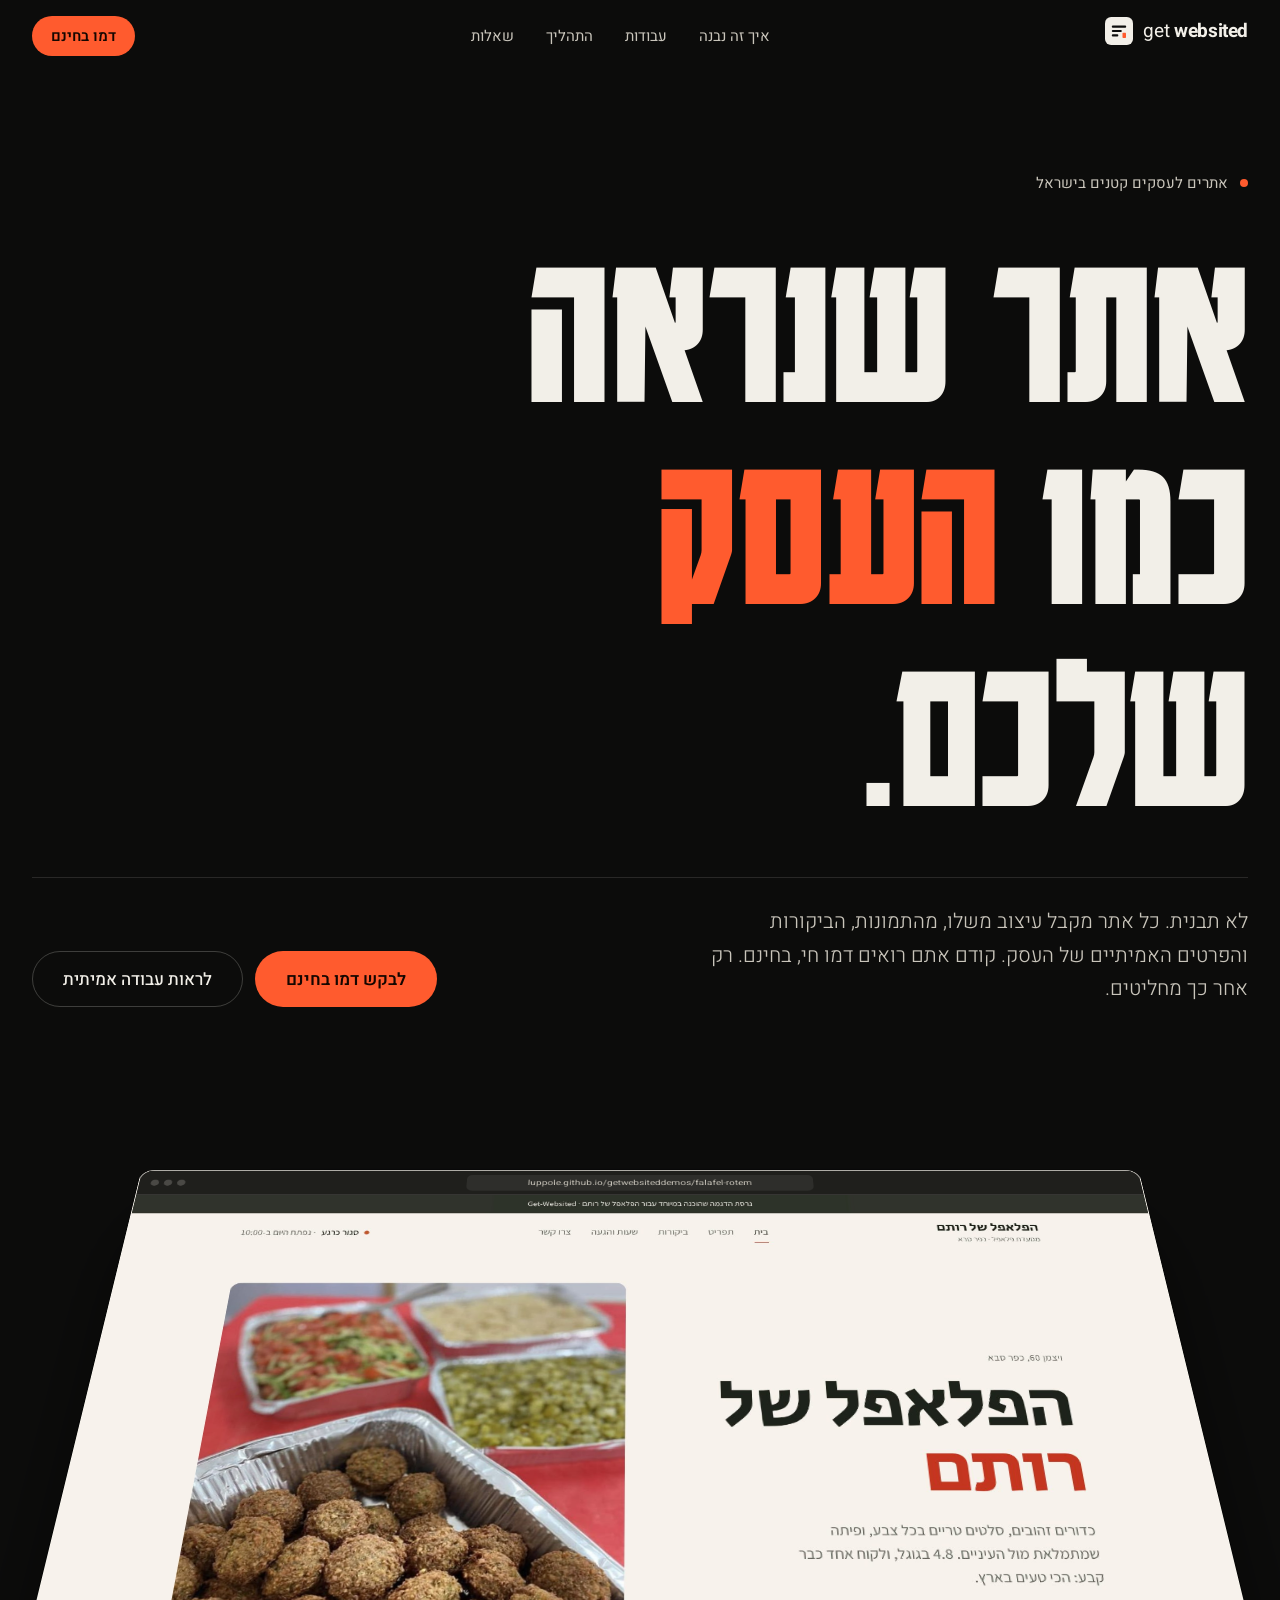
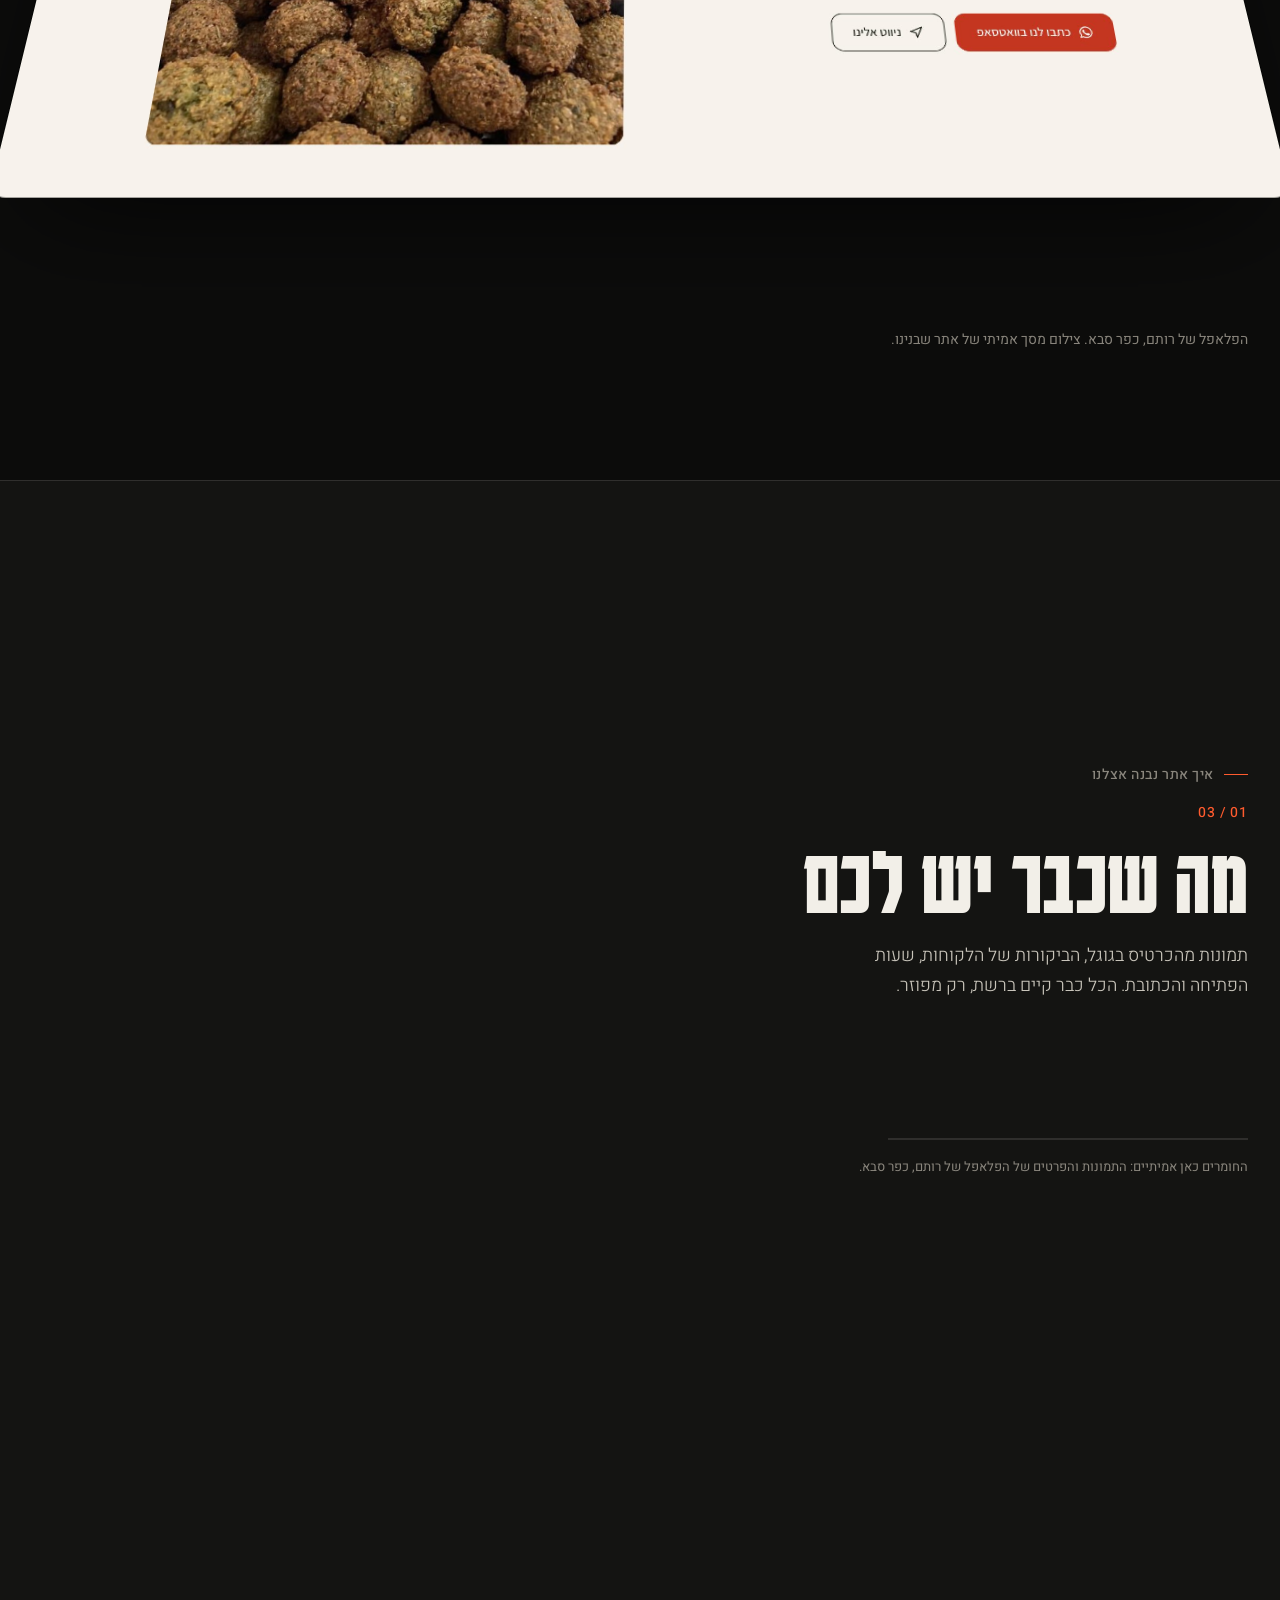
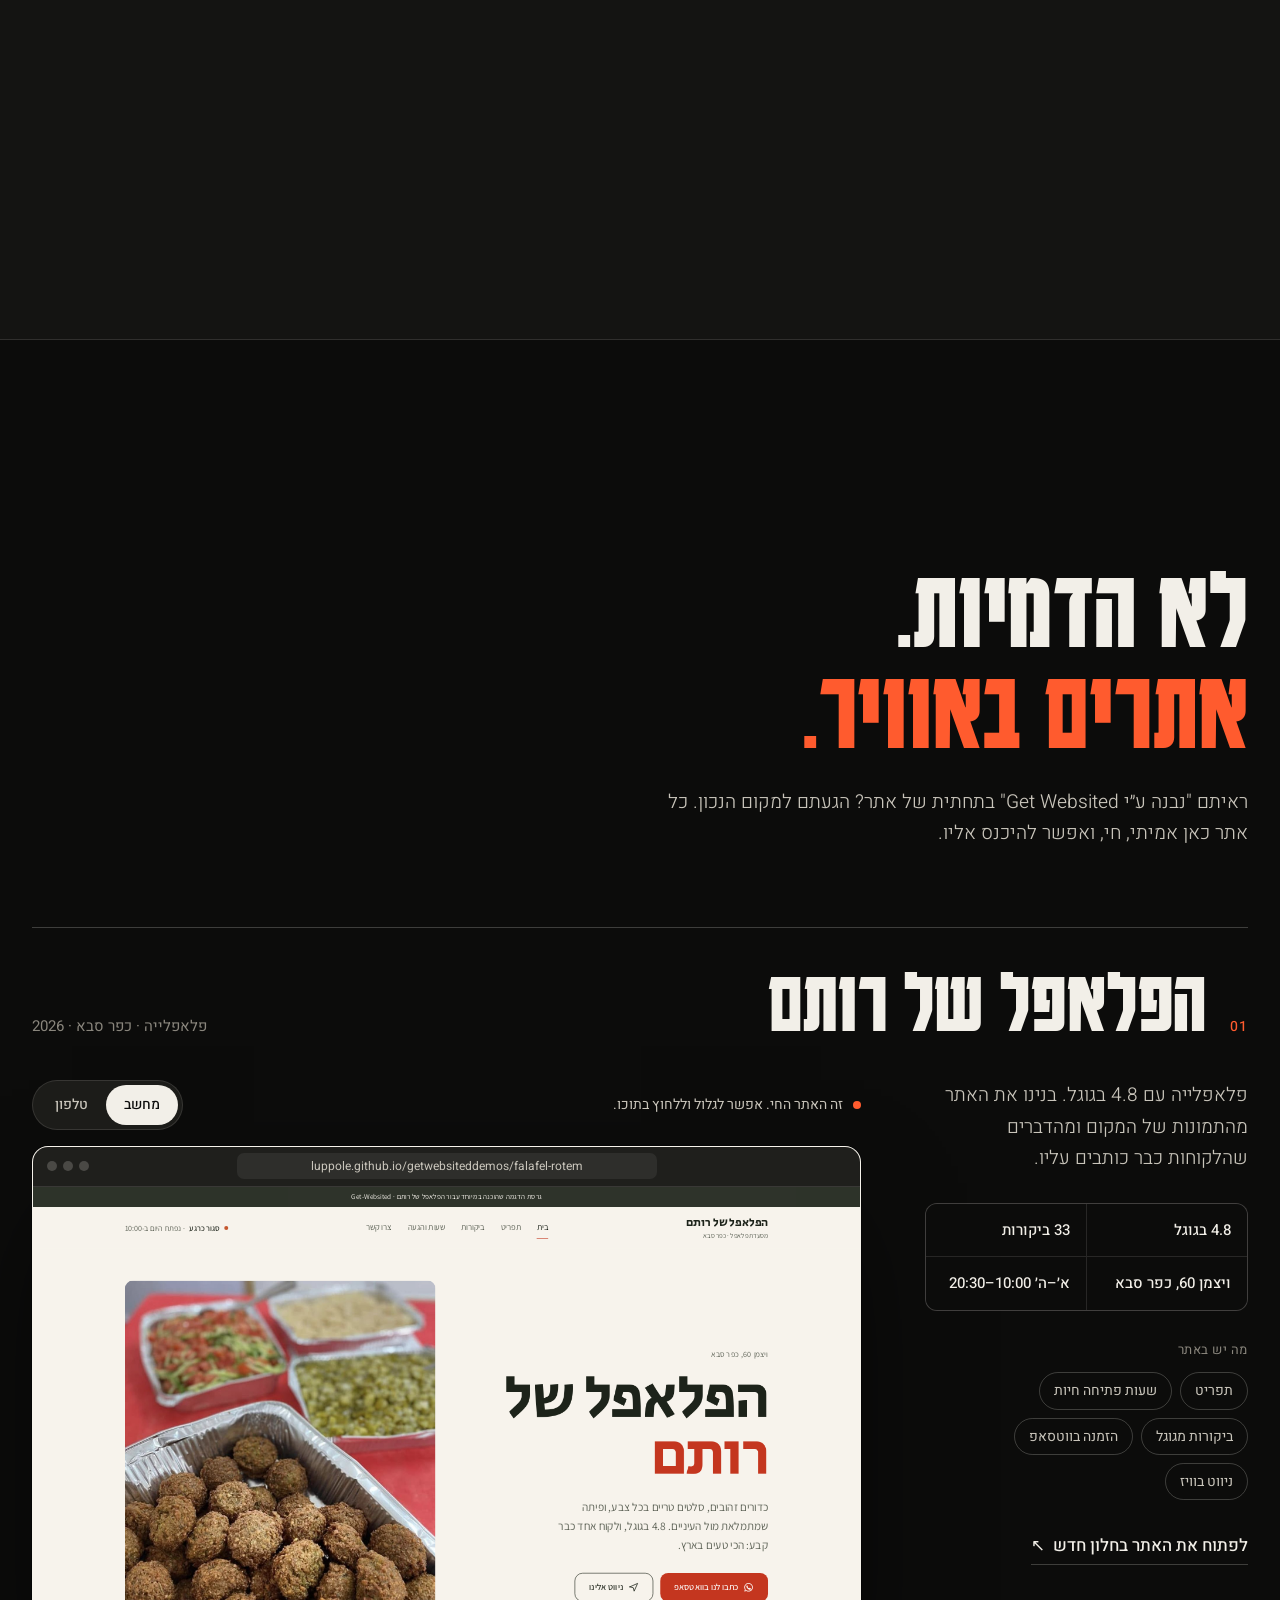
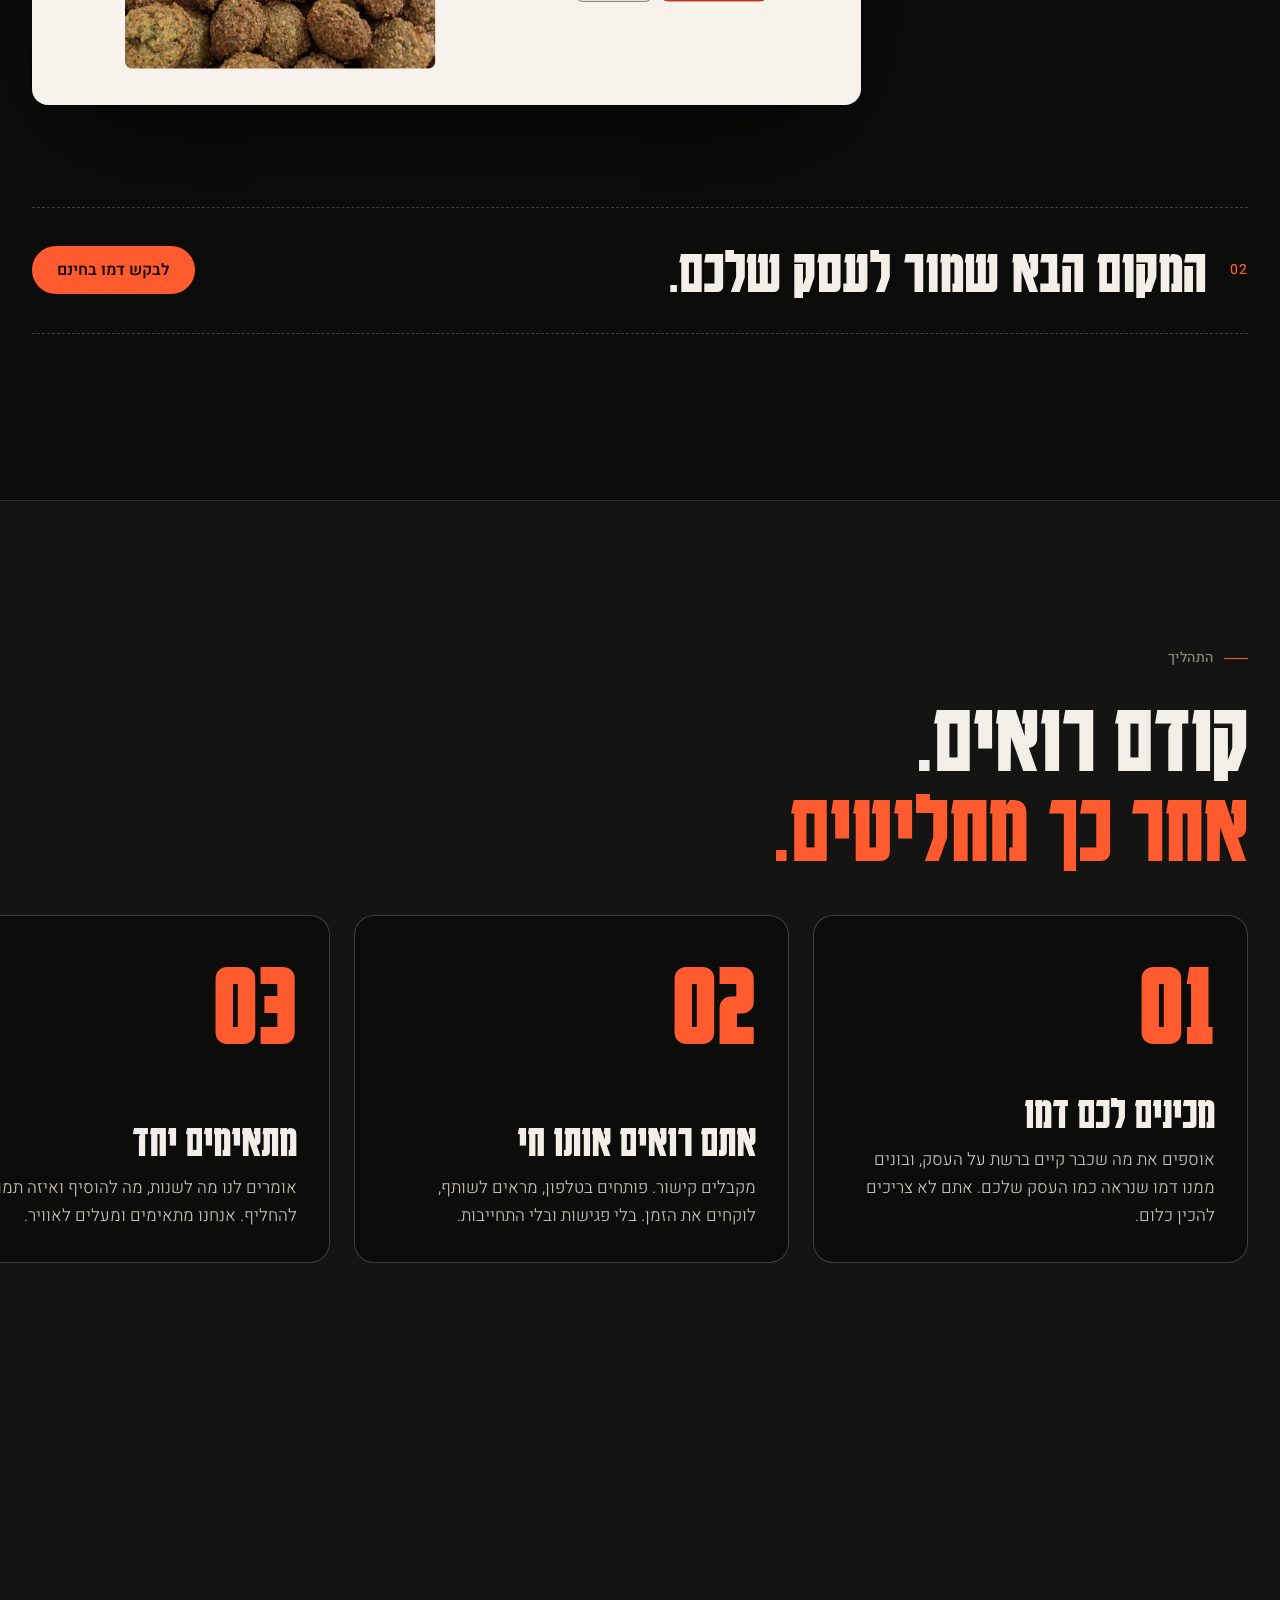
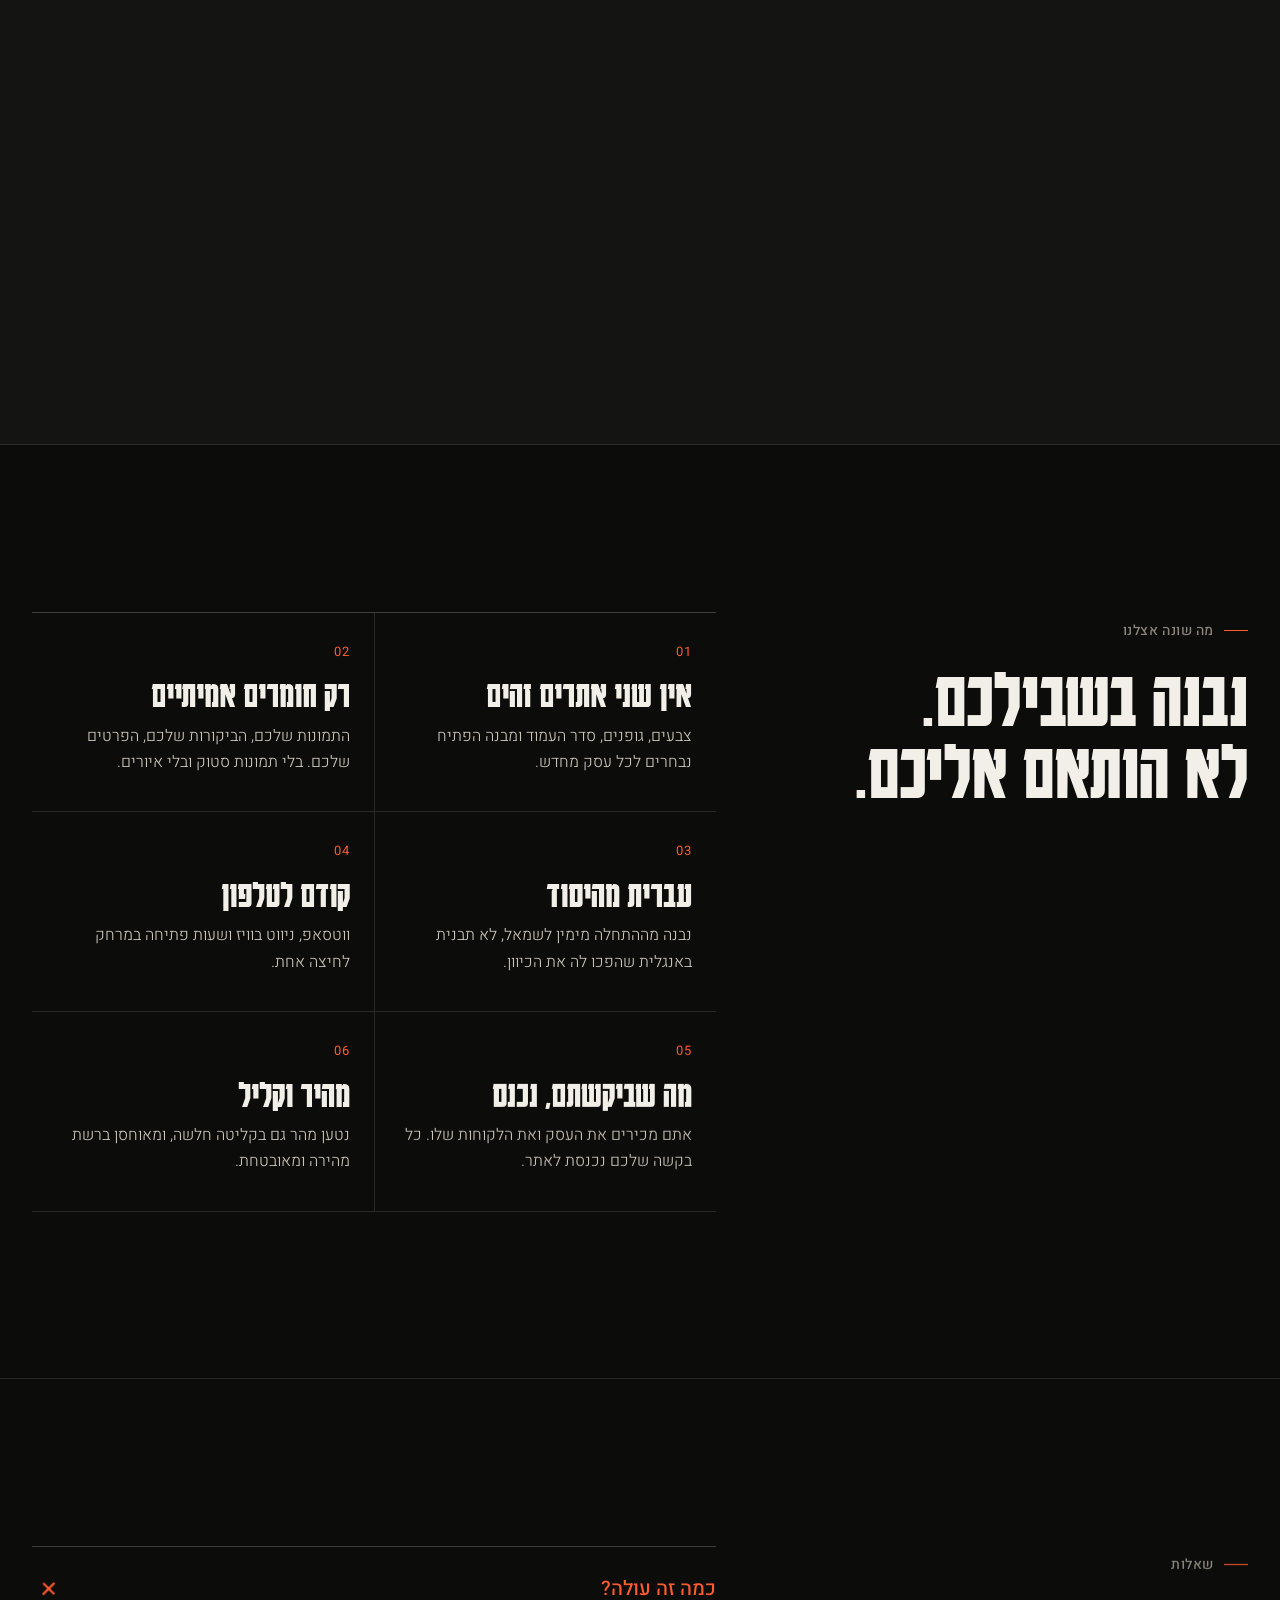
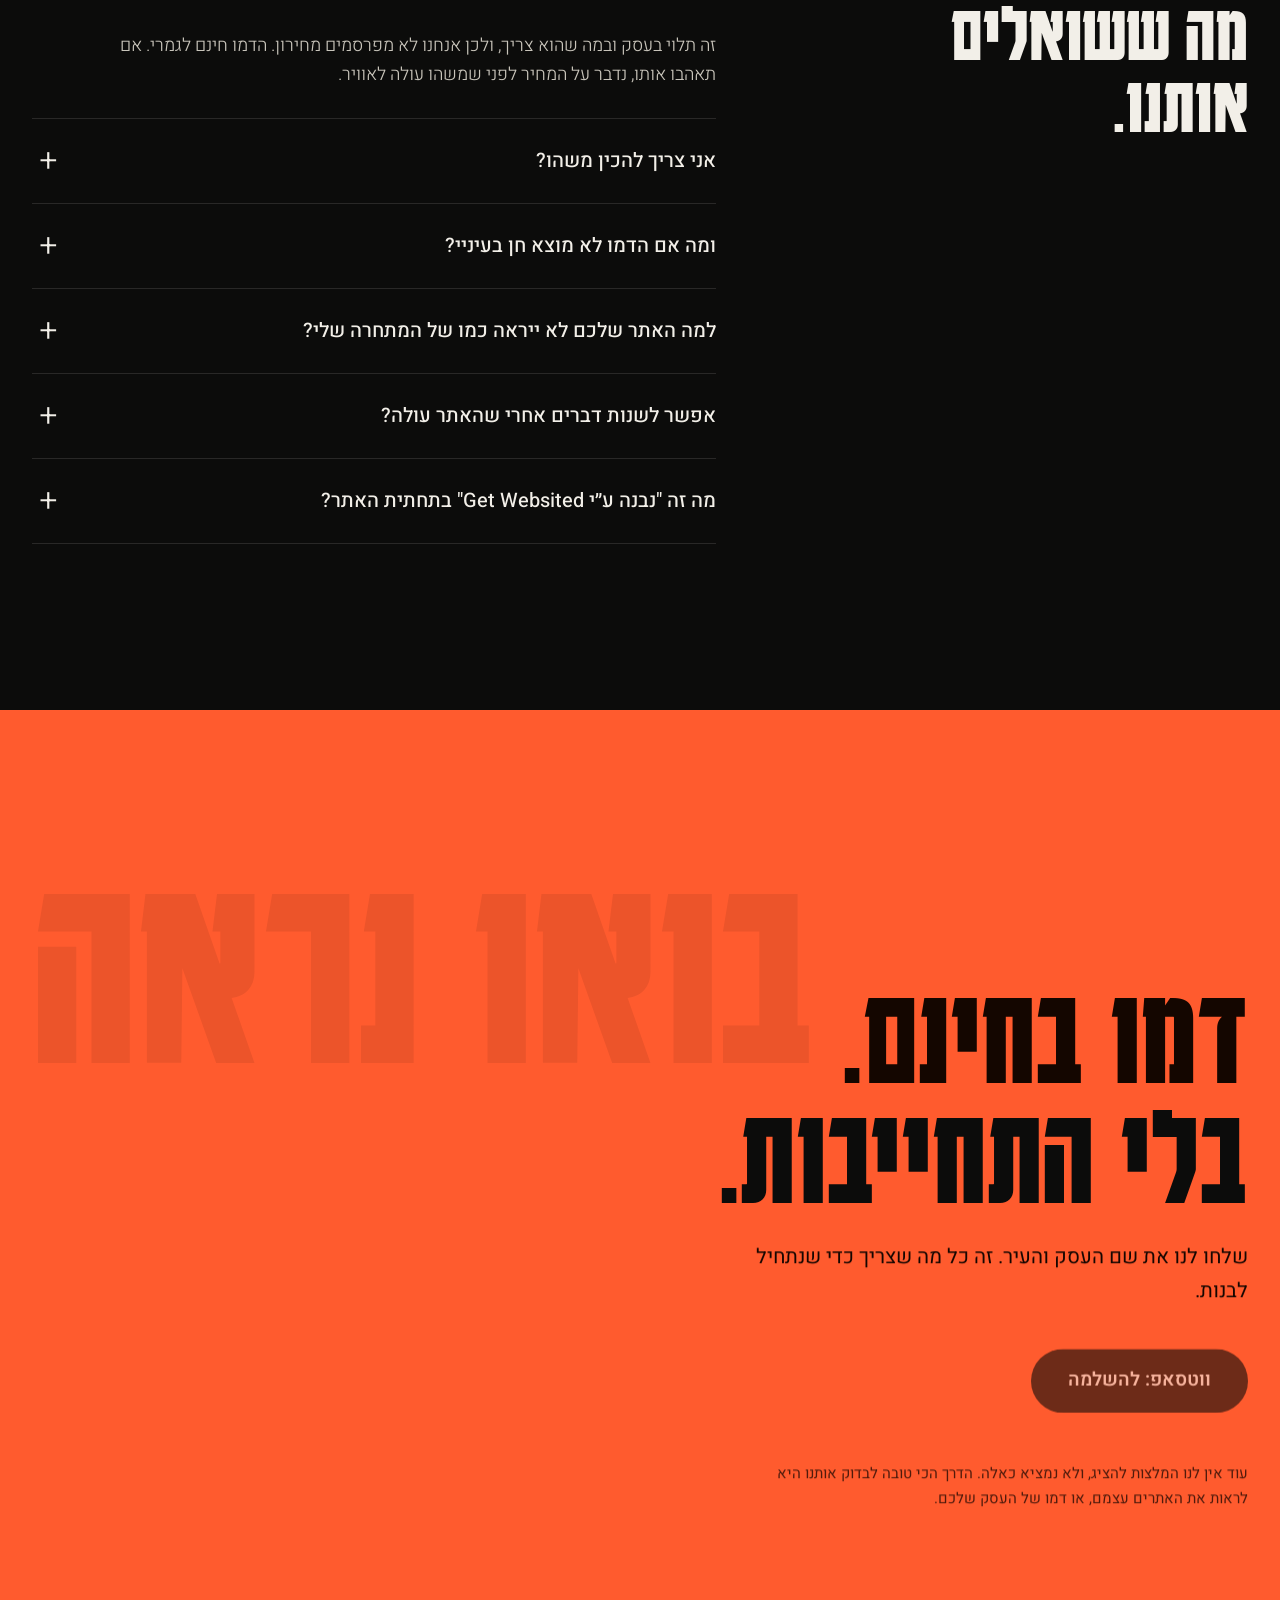
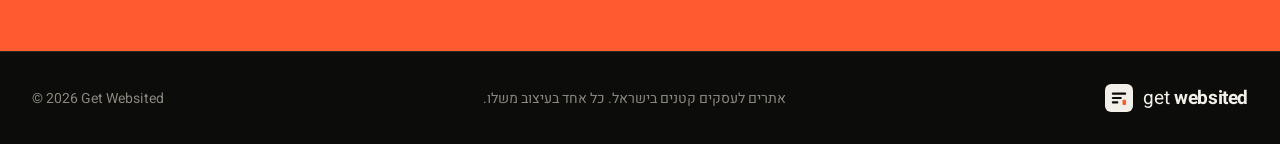
==== index.html @ 69a95e25 "Redesign Get Websited company site Dark editorial look, live embedded demo site, scroll story from r" ====
<!DOCTYPE html>
<html lang="he" dir="rtl">
  <head>
    <meta charset="UTF-8" />
    <meta name="viewport" content="width=device-width, initial-scale=1, viewport-fit=cover" />
    <title>Get Websited | אתרים לעסקים קטנים, כל אחד בעיצוב משלו</title>
    <meta name="description" content="אנחנו בונים אתרים לעסקים קטנים בישראל מהתמונות, הביקורות והפרטים האמיתיים של העסק. קודם רואים דמו בחינם, אחר כך מחליטים." />
    <meta name="theme-color" content="#0c0c0b" />
    <meta property="og:type" content="website" />
    <meta property="og:title" content="Get Websited | אתרים לעסקים קטנים" />
    <meta property="og:description" content="כל אתר בעיצוב משלו, מהחומרים האמיתיים של העסק. קודם דמו בחינם, אחר כך מחליטים." />
    <meta property="og:locale" content="he_IL" />
    <meta property="og:image" content="https://luppole.github.io/getwebsiteddemos/work/falafel-rotem/desktop.jpg" />
    <link rel="icon" href="./favicon.svg" type="image/svg+xml" />
    <link rel="preconnect" href="https://fonts.googleapis.com" />
    <link rel="preconnect" href="https://fonts.gstatic.com" crossorigin />
    <link href="https://fonts.googleapis.com/css2?family=Karantina:wght@400;700&family=Heebo:wght@300;400;500;600;700&display=swap" rel="stylesheet" />
    <script type="module" crossorigin src="./assets/index-DUPj18Sz.js"></script>
    <link rel="stylesheet" crossorigin href="./assets/index-DL4v3IeG.css">
  </head>
  <body>
    <div id="root"></div>
  </body>
</html>
---- assets/index-DL4v3IeG.css ----
:root{--bg: #0c0c0b;--bg-2: #141412;--bg-3: #1c1c19;--fg: #f2efe8;--fg-2: #c9c5bb;--muted: #8a867d;--line: rgba(242, 239, 232, .12);--line-2: rgba(242, 239, 232, .22);--accent: #ff5b2e;--accent-2: #ff7a52;--display: "Karantina", "Heebo", system-ui, sans-serif;--sans: "Heebo", "Assistant", system-ui, sans-serif;--ease: cubic-bezier(.22, 1, .36, 1);--r: 16px}*,*:before,*:after{box-sizing:border-box}html{scroll-behavior:smooth;scroll-padding-top:84px;-webkit-text-size-adjust:100%;background:var(--bg)}@media(prefers-reduced-motion:reduce){html{scroll-behavior:auto}}body{margin:0;background:var(--bg);color:var(--fg);font:400 17px/1.65 var(--sans);-webkit-font-smoothing:antialiased;overflow-x:clip}img{display:block;max-width:100%}a{color:inherit}h1,h2,h3,p{margin:0}ul,ol{margin:0;padding:0;list-style:none}button{font:inherit;color:inherit}::selection{background:var(--accent);color:var(--bg)}:focus-visible{outline:2px solid var(--accent);outline-offset:3px;border-radius:6px}.skip{position:absolute;inset-inline-start:16px;top:-60px;z-index:100;background:var(--fg);color:var(--bg);padding:10px 16px;border-radius:8px;text-decoration:none}.skip:focus{top:16px}.wrap{width:min(1280px,100% - 64px);margin-inline:auto}@media(max-width:640px){.wrap{width:calc(100% - 40px)}}.is-accent{color:var(--accent)}.dot{display:inline-block;width:8px;height:8px;border-radius:50%;background:var(--accent);box-shadow:0 0 #ff5b2e99;animation:pulse 2.4s infinite;flex:none}@keyframes pulse{0%{box-shadow:0 0 #ff5b2e8c}70%{box-shadow:0 0 0 10px #ff5b2e00}to{box-shadow:0 0 #ff5b2e00}}@media(prefers-reduced-motion:reduce){.dot{animation:none}}.logo{display:inline-flex;align-items:center;gap:10px;font:400 19px/1 var(--sans);letter-spacing:-.02em}.logo-word{display:inline-flex;gap:.25em}.logo-websited{font-weight:700}.btn{display:inline-flex;align-items:center;justify-content:center;gap:8px;min-height:48px;padding:0 24px;border-radius:999px;font:500 16px/1 var(--sans);text-decoration:none;white-space:nowrap;border:1px solid transparent;cursor:pointer;transition:transform .25s var(--ease),background-color .2s,border-color .2s,color .2s}.btn:hover{transform:translateY(-2px)}.btn:active{transform:translateY(0) scale(.98)}.btn-sm{min-height:40px;padding:0 18px;font-size:15px}.btn-lg{min-height:56px;padding:0 30px;font-size:17px}.btn-xl{min-height:64px;padding:0 36px;font-size:19px}.btn-accent{background:var(--accent);color:#140600;font-weight:600}.btn-accent:hover{background:var(--accent-2)}.btn-line{border-color:var(--line-2)}.btn-line:hover{border-color:var(--fg)}.btn.is-placeholder{opacity:.5;cursor:not-allowed;transform:none}.link-arrow{display:inline-flex;gap:8px;align-items:center;font-weight:500;text-decoration:none;border-bottom:1px solid var(--line-2);padding-bottom:4px;transition:border-color .2s}.link-arrow:hover{border-color:var(--accent)}.link-arrow span{transition:transform .25s var(--ease)}.link-arrow:hover span{transform:translate(-3px,-3px)}.header{position:fixed;inset-inline:0;top:0;z-index:50;transition:background-color .3s,border-color .3s;border-bottom:1px solid transparent}.header.is-solid{background:#0c0c0beb;border-bottom-color:var(--line)}.header-row{display:flex;align-items:center;justify-content:space-between;gap:24px;height:72px}.header-logo{text-decoration:none}.header-nav{display:flex;gap:32px;font-size:15px}.header-nav a{text-decoration:none;color:var(--fg-2);transition:color .2s}.header-nav a:hover{color:var(--accent)}.header-progress{position:absolute;inset-inline:0;bottom:-1px;height:2px;background:var(--accent);transform-origin:right}@media(max-width:860px){.header-nav{display:none}}.section{padding-block:clamp(96px,13vw,180px)}.section-head{max-width:900px;margin-bottom:clamp(48px,6vw,88px)}.eyebrow{display:inline-flex;align-items:center;gap:10px;font-size:14px;font-weight:500;letter-spacing:.04em;color:var(--muted);margin-bottom:20px}.eyebrow:before{content:"";width:24px;height:1px;background:var(--accent)}.section-title{font:700 clamp(64px,9vw,140px)/.88 var(--display);letter-spacing:0;text-wrap:balance}.section-lede{margin-top:28px;font-size:clamp(18px,1.5vw,21px);color:var(--fg-2);max-width:54ch;font-weight:300}.hero{padding-top:clamp(120px,14vw,168px);overflow:clip}.hero-kicker{display:inline-flex;align-items:center;gap:12px;font-size:15px;color:var(--fg-2);margin-bottom:clamp(16px,2vw,28px)}.hero-title{font:700 clamp(92px,17.5vw,270px)/.8 var(--display);letter-spacing:-.005em;display:flex;flex-direction:column}.hero-line{display:flex;gap:.18em;flex-wrap:wrap}.word-mask{display:inline-block;overflow:hidden;padding-block:.06em .04em}.word{display:inline-block;transform-origin:right bottom}.hero-foot{display:grid;grid-template-columns:1fr auto;gap:32px 64px;align-items:end;margin-top:clamp(28px,4vw,56px);padding-top:28px;border-top:1px solid var(--line)}.hero-lede{font-size:clamp(18px,1.6vw,22px);font-weight:300;color:var(--fg-2);max-width:50ch}.hero-cta{display:flex;gap:12px;flex-wrap:wrap}.hero-stage{margin-top:clamp(64px,8vw,112px);padding-bottom:clamp(80px,10vw,140px);perspective:1600px}.hero-stage-inner{transform-origin:50% 0%;will-change:transform}.hero-caption{margin-top:18px;font-size:14px;color:var(--muted)}@media(max-width:900px){.hero-foot{grid-template-columns:1fr}}@media(max-width:520px){.hero-cta .btn{flex:1 1 100%}}.browser{border-radius:var(--r);overflow:hidden;background:#f7f3ec;border:1px solid var(--line-2);box-shadow:0 40px 120px -40px #000000e6,0 0 0 1px #0006}.browser-bar{display:flex;align-items:center;gap:12px;height:40px;padding:0 14px;background:#1f1f1c;border-bottom:1px solid var(--line)}.dots{display:inline-flex;gap:6px}.dots i{width:10px;height:10px;border-radius:50%;background:#f2efe833}.dots-ghost{visibility:hidden}.browser-url{flex:1;max-width:420px;margin-inline:auto;text-align:center;font:400 12px/26px var(--sans);color:var(--fg-2);background:#f2efe812;border-radius:7px;overflow:hidden;text-overflow:ellipsis;white-space:nowrap;padding:0 10px}.browser-body img{width:100%}.phone{border-radius:40px;padding:9px;background:#050505;border:1px solid var(--line-2);box-shadow:0 40px 90px -30px #000000e6}.phone-screen{border-radius:31px;overflow:hidden;aspect-ratio:390 / 844;background:#f7f3ec;position:relative}.phone-screen>img{width:100%;height:100%;object-fit:cover;object-position:top}.phone-screen .live{position:absolute;top:0;right:0;bottom:0;left:0;aspect-ratio:auto!important}.live{position:relative;overflow:hidden;background:#f7f3ec}.live-poster{position:absolute;top:0;right:0;bottom:0;left:0;width:100%;height:100%;object-fit:cover;object-position:top;transition:opacity .4s;pointer-events:none}.live iframe{position:absolute;top:0;left:0;border:0;transform-origin:0 0;transition:opacity .4s;background:#f7f3ec}.story{position:relative;height:340vh;background:var(--bg-2);border-block:1px solid var(--line)}.story-sticky{position:sticky;top:0;height:100vh;height:100svh;display:flex;align-items:center;overflow:hidden}.story-grid{display:grid;grid-template-columns:.9fr 1.1fr;gap:48px;align-items:center;height:100%;padding-top:72px}.story-caps{position:relative;min-height:300px}.story-cap{position:absolute;top:0;right:0;bottom:0;left:0}.story-cap.is-static{position:static;margin-bottom:40px}.story-k{display:block;font:500 14px/1 var(--sans);color:var(--accent);margin-bottom:18px;letter-spacing:.06em}.story-cap h2,.story-cap h3{font:700 clamp(60px,7.4vw,116px)/.88 var(--display);margin-bottom:20px}.story-cap p{font-size:clamp(17px,1.4vw,20px);color:var(--fg-2);font-weight:300;max-width:42ch}.story-bar{height:2px;background:var(--line);margin-top:32px;max-width:360px}.story-bar span{display:block;height:100%;background:var(--accent);transform-origin:right}.story-note{margin-top:16px;font-size:13px;color:var(--muted)}.story-stage{position:relative;height:min(78vh,720px)}.piece{position:absolute;top:50%;left:50%;translate:-50% -50%;will-change:transform,opacity}.piece-photo img{border-radius:10px;box-shadow:0 24px 60px -20px #000000e6;border:4px solid #f2efe8;aspect-ratio:3 / 4;object-fit:cover}.piece-chip span{display:inline-block;white-space:nowrap;padding:10px 18px;border-radius:999px;background:var(--fg);color:var(--bg);font-weight:600;font-size:clamp(14px,1.2vw,17px);box-shadow:0 18px 40px -14px #000000e6}.story-phone{position:absolute;top:50%;left:50%;translate:-50% -50%;width:min(300px,46%)}.story-static-grid{display:grid;grid-template-columns:1fr 320px;gap:64px;align-items:center}@media(max-width:900px){.story{height:300vh}.story-grid{grid-template-columns:1fr;grid-template-rows:auto 1fr;gap:8px;padding-top:88px;padding-bottom:24px;align-content:start}.story-caps{min-height:220px}.story-cap h2{font-size:56px;margin-bottom:10px}.story-cap p{font-size:16px}.story-bar,.story-note{display:none}.story-stage{height:58vh;height:58svh}.story-phone{width:min(230px,56%)}.story-static-grid{grid-template-columns:1fr}}.case{border-top:1px solid var(--line-2);padding-top:32px}.case-head{display:grid;grid-template-columns:auto 1fr auto;align-items:baseline;gap:24px;margin-bottom:40px}.case-index{font:500 14px/1 var(--sans);color:var(--accent);letter-spacing:.06em}.case-name{font:700 clamp(56px,7vw,104px)/.9 var(--display)}.case-meta{color:var(--muted);font-size:15px}.case-body{display:grid;grid-template-columns:minmax(260px,.7fr) 1.8fr;gap:clamp(32px,5vw,72px);align-items:start}.case-info{position:sticky;top:104px}.case-idea{font-size:19px;font-weight:300;color:var(--fg-2);margin-bottom:28px}.case-facts{display:grid;grid-template-columns:1fr 1fr;gap:1px;background:var(--line);border:1px solid var(--line);border-radius:12px;overflow:hidden;margin-bottom:28px}.case-facts li{background:var(--bg);padding:14px 16px;font-weight:500;font-size:15px}.case-label{font-size:13px;color:var(--muted);margin-bottom:12px;letter-spacing:.04em}.tags{display:flex;flex-wrap:wrap;gap:8px;margin-bottom:32px}.tags li{font-size:14px;padding:6px 14px;border:1px solid var(--line-2);border-radius:999px;color:var(--fg-2)}.case-toolbar{display:flex;justify-content:space-between;align-items:center;gap:16px;margin-bottom:16px;flex-wrap:wrap}.case-live{display:inline-flex;align-items:center;gap:10px;font-size:14px;color:var(--fg-2)}.case-mobile{display:flex;justify-content:center}.case-mobile .phone{width:min(360px,82%)}.toggle{display:inline-flex;padding:4px;border-radius:999px;background:var(--bg-3);border:1px solid var(--line)}.toggle button{position:relative;border:0;background:none;padding:8px 18px;min-height:38px;border-radius:999px;cursor:pointer;font-size:14px;font-weight:500;color:var(--fg-2)}.toggle button[aria-pressed=true]{color:var(--bg)}.toggle-pill{position:absolute;top:0;right:0;bottom:0;left:0;border-radius:999px;background:var(--fg)}.toggle-label{position:relative}.next-slot{margin-top:clamp(64px,8vw,112px);display:grid;grid-template-columns:auto 1fr auto;align-items:center;gap:24px;padding:32px 0;border-block:1px dashed var(--line-2)}.next-title{font:700 clamp(40px,5vw,72px)/.95 var(--display)}@media(max-width:960px){.case-head{grid-template-columns:1fr;gap:10px}.case-body{grid-template-columns:1fr}.case-info{position:static}.next-slot{grid-template-columns:1fr;justify-items:start}}.process{background:var(--bg-2);border-block:1px solid var(--line)}.process-sticky{position:sticky;top:0;height:100vh;height:100svh;display:flex;flex-direction:column;justify-content:center;gap:clamp(32px,5vh,64px);overflow:hidden}.process-head .section-title{font-size:clamp(64px,8vw,128px)}.process-row{display:flex;gap:24px;padding-inline:max(32px,calc((100vw - 1280px)/2));width:max-content}.pcard{width:clamp(340px,34vw,460px);min-height:340px;flex:none;display:flex;flex-direction:column;justify-content:space-between;gap:40px;padding:32px;border:1px solid var(--line-2);border-radius:20px;background:var(--bg);transition:border-color .3s}.pcard:hover{border-color:var(--accent)}.pcard-num{font:700 clamp(96px,10vw,150px)/.8 var(--display);color:var(--accent)}.pcard-title{font:700 clamp(40px,3.6vw,56px)/.95 var(--display);margin-bottom:12px}.pcard-text{color:var(--fg-2);font-weight:300}.process-list{display:grid;gap:16px;margin-top:40px}.process-list .pcard{width:auto;min-height:0}.process:not(.process-h) .process-head{padding:0}.principles-grid{display:grid;grid-template-columns:.8fr 1.2fr;gap:clamp(40px,6vw,96px);align-items:start}.principles-head{position:sticky;top:120px}.plist{display:grid;grid-template-columns:1fr 1fr;border-top:1px solid var(--line-2)}.plist li{border-bottom:1px solid var(--line)}.plist li:nth-child(odd){border-inline-end:1px solid var(--line)}.pitem{padding:28px 24px 36px;height:100%;transition:background-color .3s}.pitem:hover{background:var(--bg-2)}.pitem-num{display:block;font-size:13px;color:var(--accent);margin-bottom:14px;letter-spacing:.06em}.pitem h3{font:700 clamp(34px,3vw,44px)/.95 var(--display);margin-bottom:10px}.pitem p{color:var(--fg-2);font-weight:300;font-size:16px}@media(max-width:900px){.principles-grid{grid-template-columns:1fr}.principles-head{position:static}}@media(max-width:600px){.plist{grid-template-columns:1fr}.plist li:nth-child(odd){border-inline-end:0}.pitem{padding-inline:0}}.faq{border-top:1px solid var(--line)}.faq-grid{display:grid;grid-template-columns:.8fr 1.2fr;gap:clamp(32px,6vw,96px);align-items:start}.faq-list{border-top:1px solid var(--line-2)}.faq-item{border-bottom:1px solid var(--line)}.faq-item h3{font:inherit}.faq-item button{width:100%;display:flex;justify-content:space-between;align-items:center;gap:24px;padding:26px 0;background:none;border:0;cursor:pointer;text-align:start;font:500 20px/1.4 var(--sans);transition:color .2s}.faq-item button:hover,.faq-item.is-open button{color:var(--accent)}.faq-icon{font:300 32px/1 var(--sans);flex:none;width:32px;text-align:center}.faq-a{overflow:hidden}.faq-a p{padding-bottom:28px;color:var(--fg-2);max-width:60ch;font-weight:300;font-size:18px}@media(max-width:900px){.faq-grid{grid-template-columns:1fr}.faq-grid .section-head{margin-bottom:16px}}.cta{position:relative;background:var(--accent);color:#140600;padding-block:clamp(80px,11vw,160px);overflow:hidden}.cta-big{font:700 clamp(120px,22vw,340px)/.8 var(--display);white-space:nowrap;color:#14060014;margin-bottom:clamp(-120px,-8vw,-40px);pointer-events:none;-webkit-user-select:none;user-select:none}.cta-big span{display:inline-block}.cta-inner{position:relative}.cta-title{font:700 clamp(72px,11vw,176px)/.85 var(--display);margin-bottom:28px}.cta .is-accent{color:var(--bg)}.cta-lede{font-size:clamp(18px,1.6vw,22px);max-width:44ch;margin-bottom:40px}.cta-actions{display:flex;flex-wrap:wrap;gap:12px}.cta .btn-accent{background:var(--bg);color:var(--fg)}.cta .btn-accent:hover{background:#222}.cta .btn-line{border-color:#1406004d}.cta .btn.is-placeholder{opacity:.6}.cta-honest{margin-top:48px;font-size:15px;max-width:60ch;opacity:.75}.footer{border-top:1px solid var(--line);color:var(--muted);font-size:14px}.footer-row{display:flex;align-items:center;justify-content:space-between;gap:16px 32px;flex-wrap:wrap;padding-block:32px}.footer .logo{color:var(--fg)}.principles-head .section-title,.faq-grid .section-title{font-size:clamp(60px,6.4vw,104px)}.case-body>*,.story-grid>*,.principles-grid>*,.faq-grid>*,.hero-foot>*{min-width:0}@media(max-width:600px){.piece-chip span{font-size:12px;padding:7px 12px}}
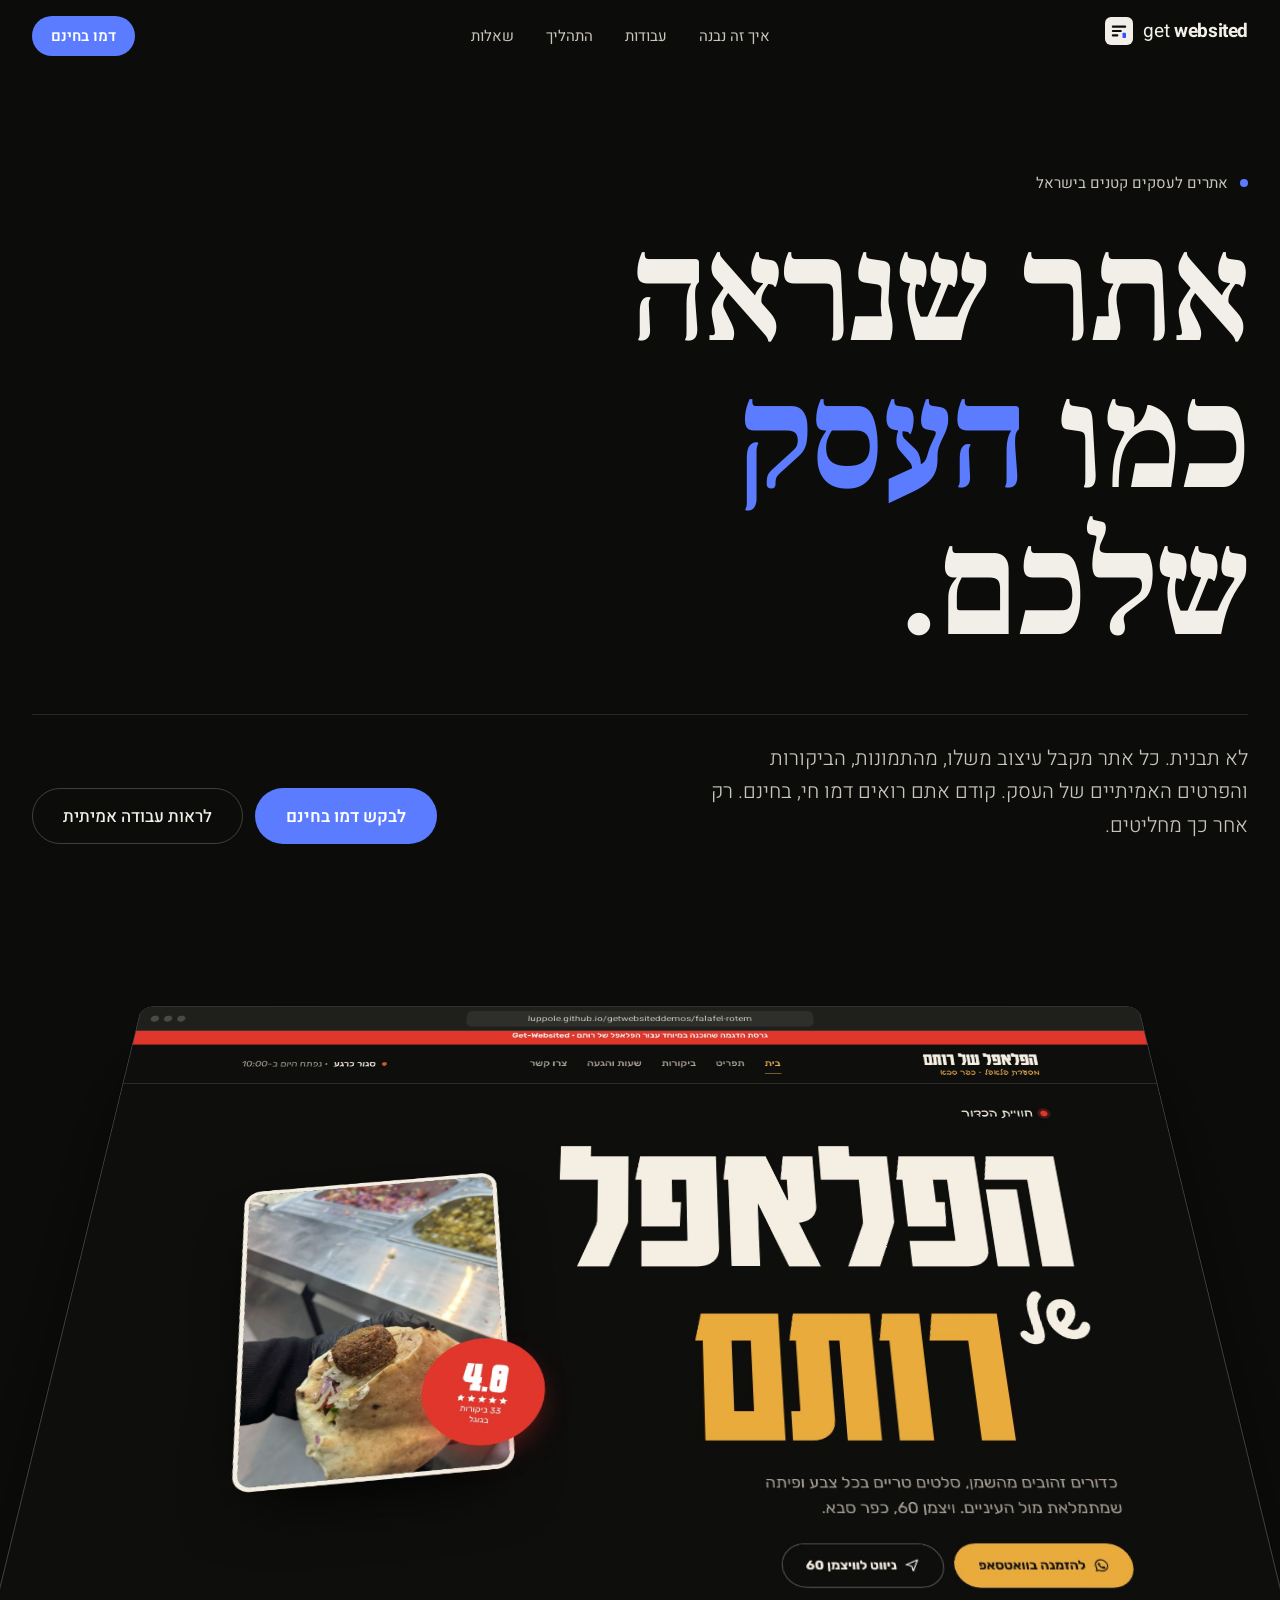
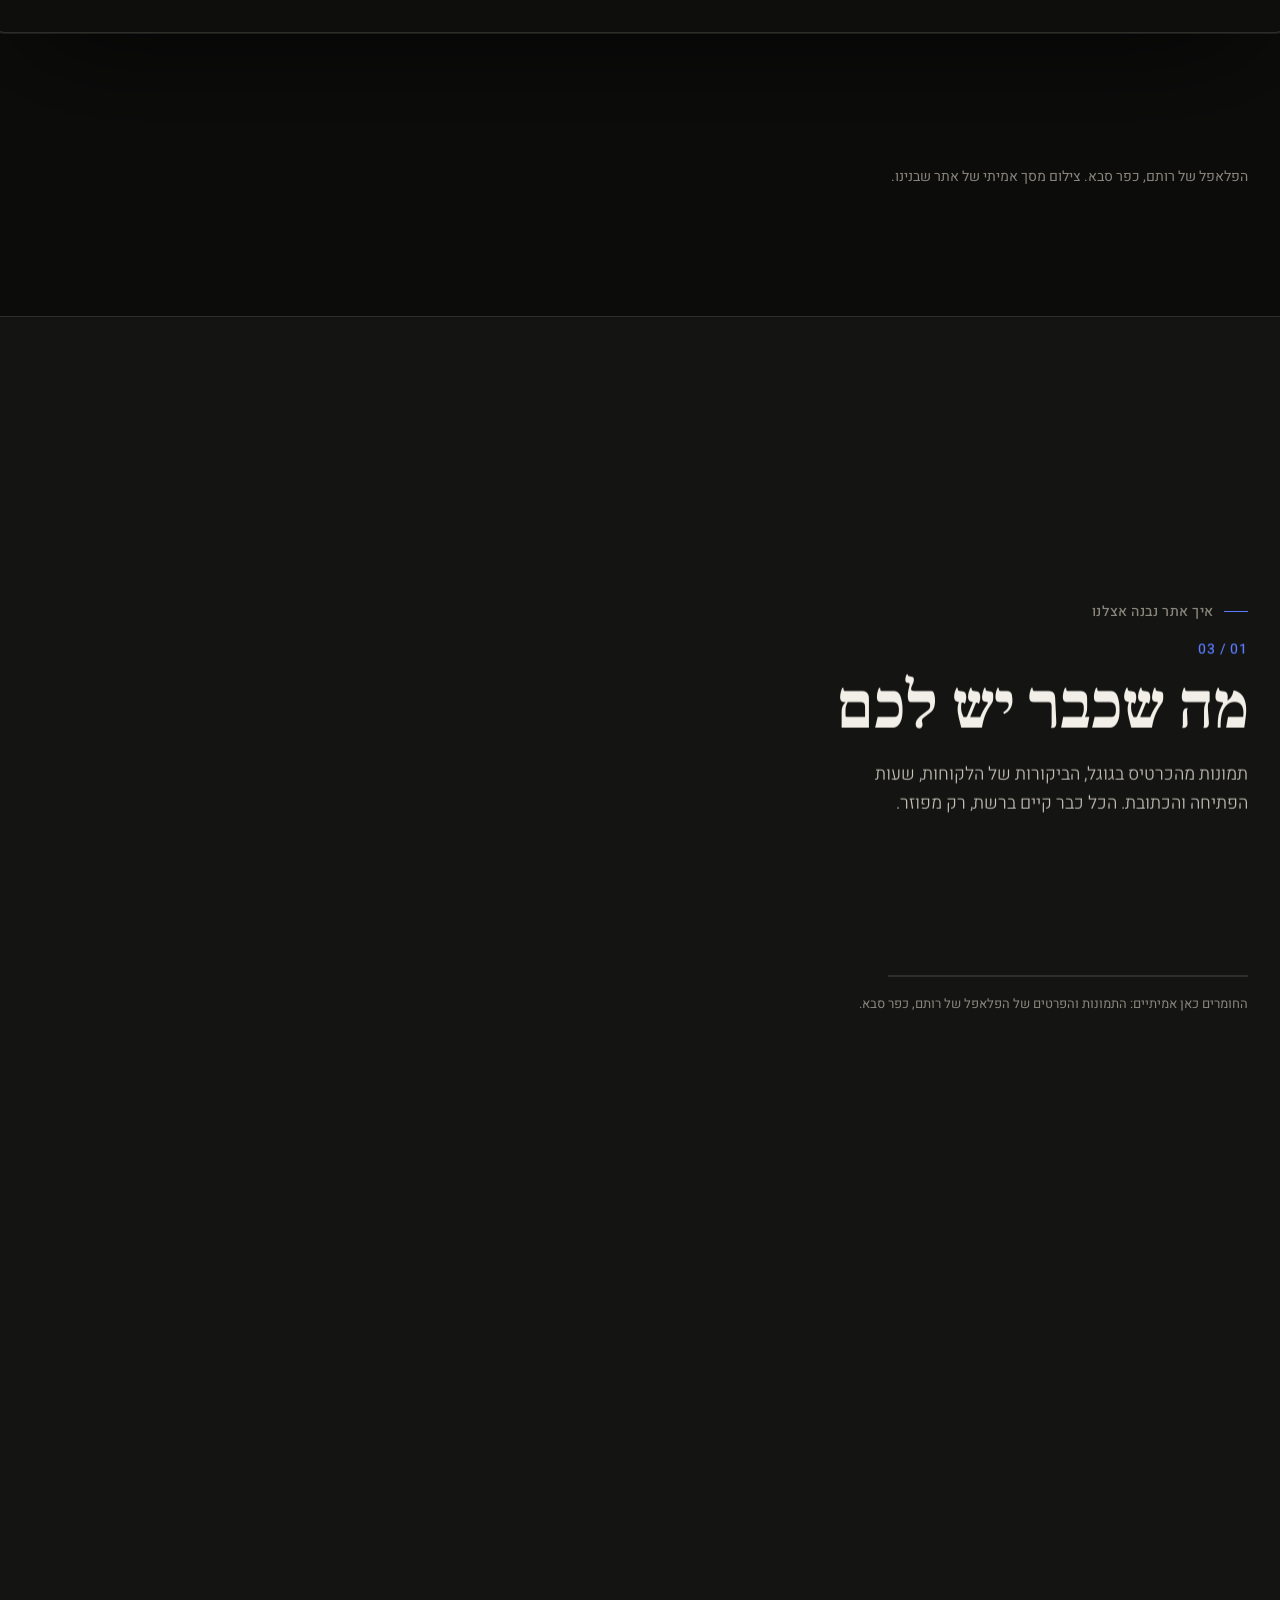
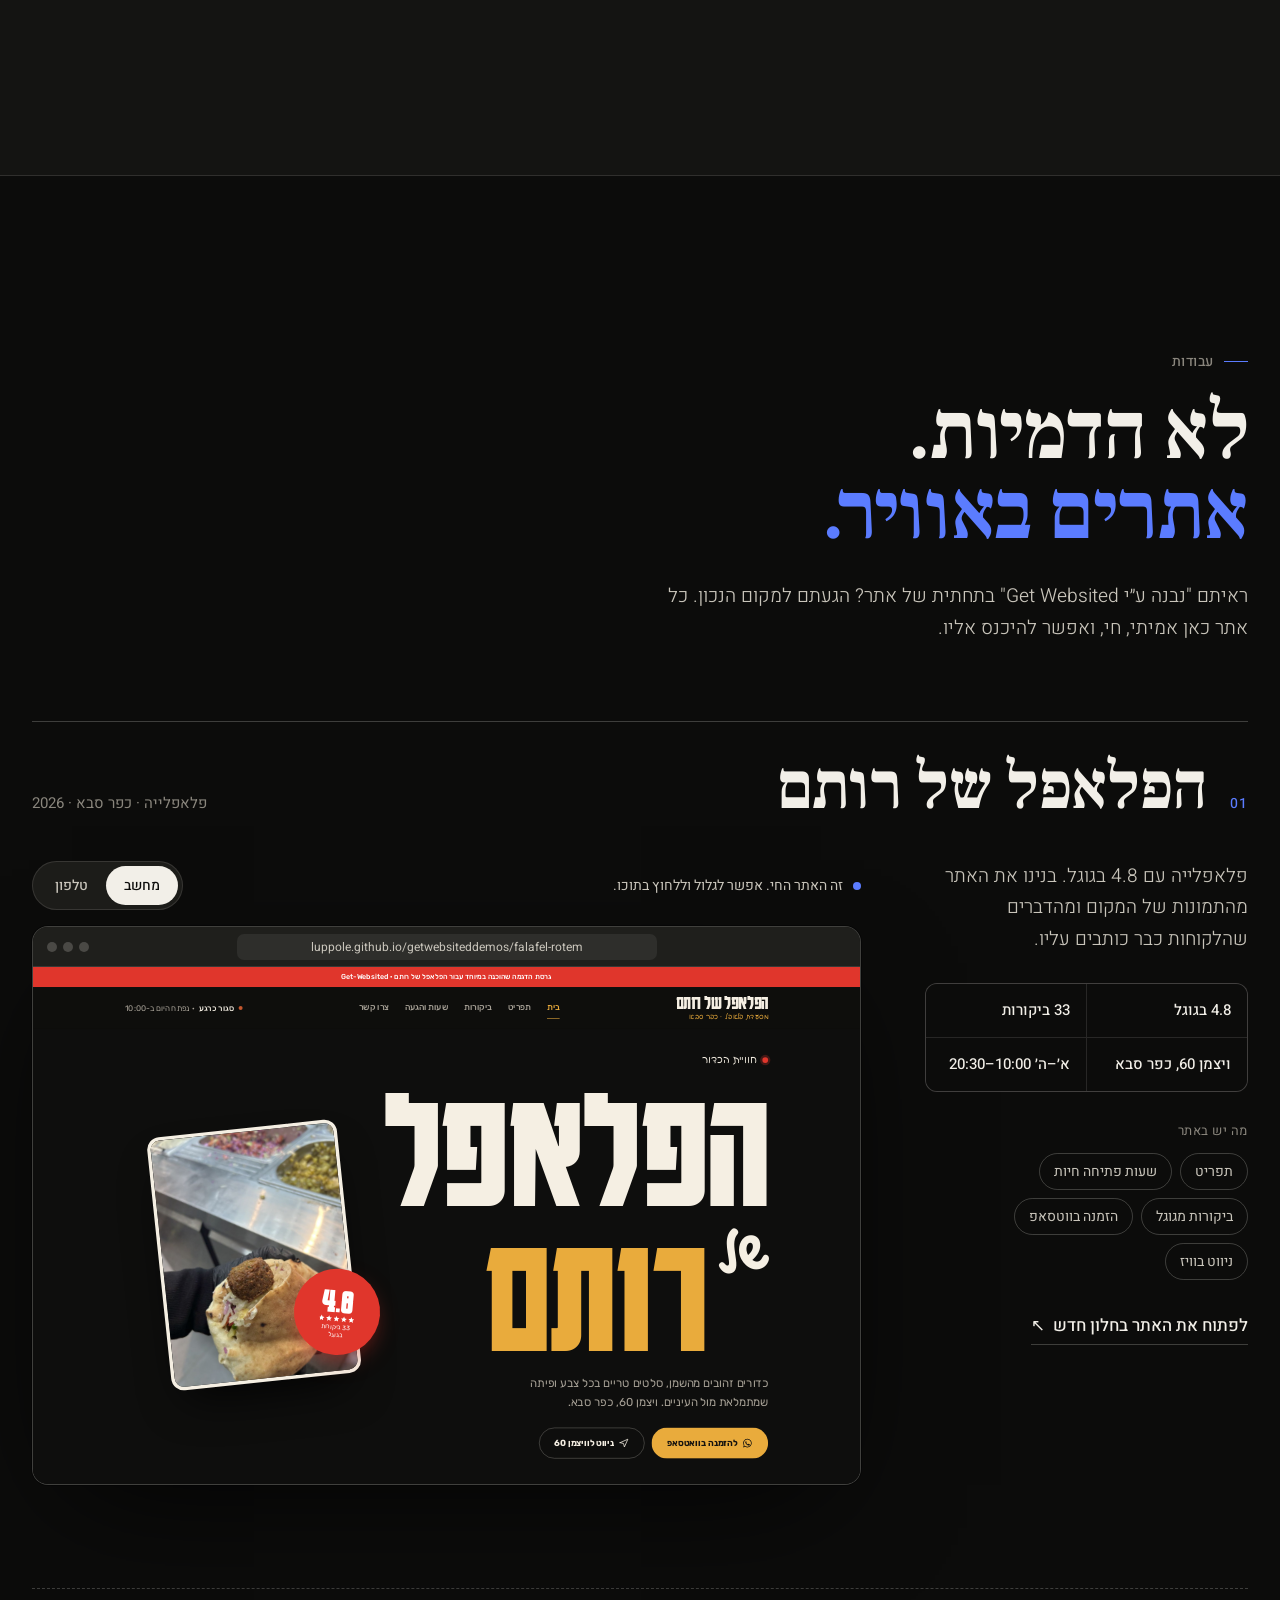
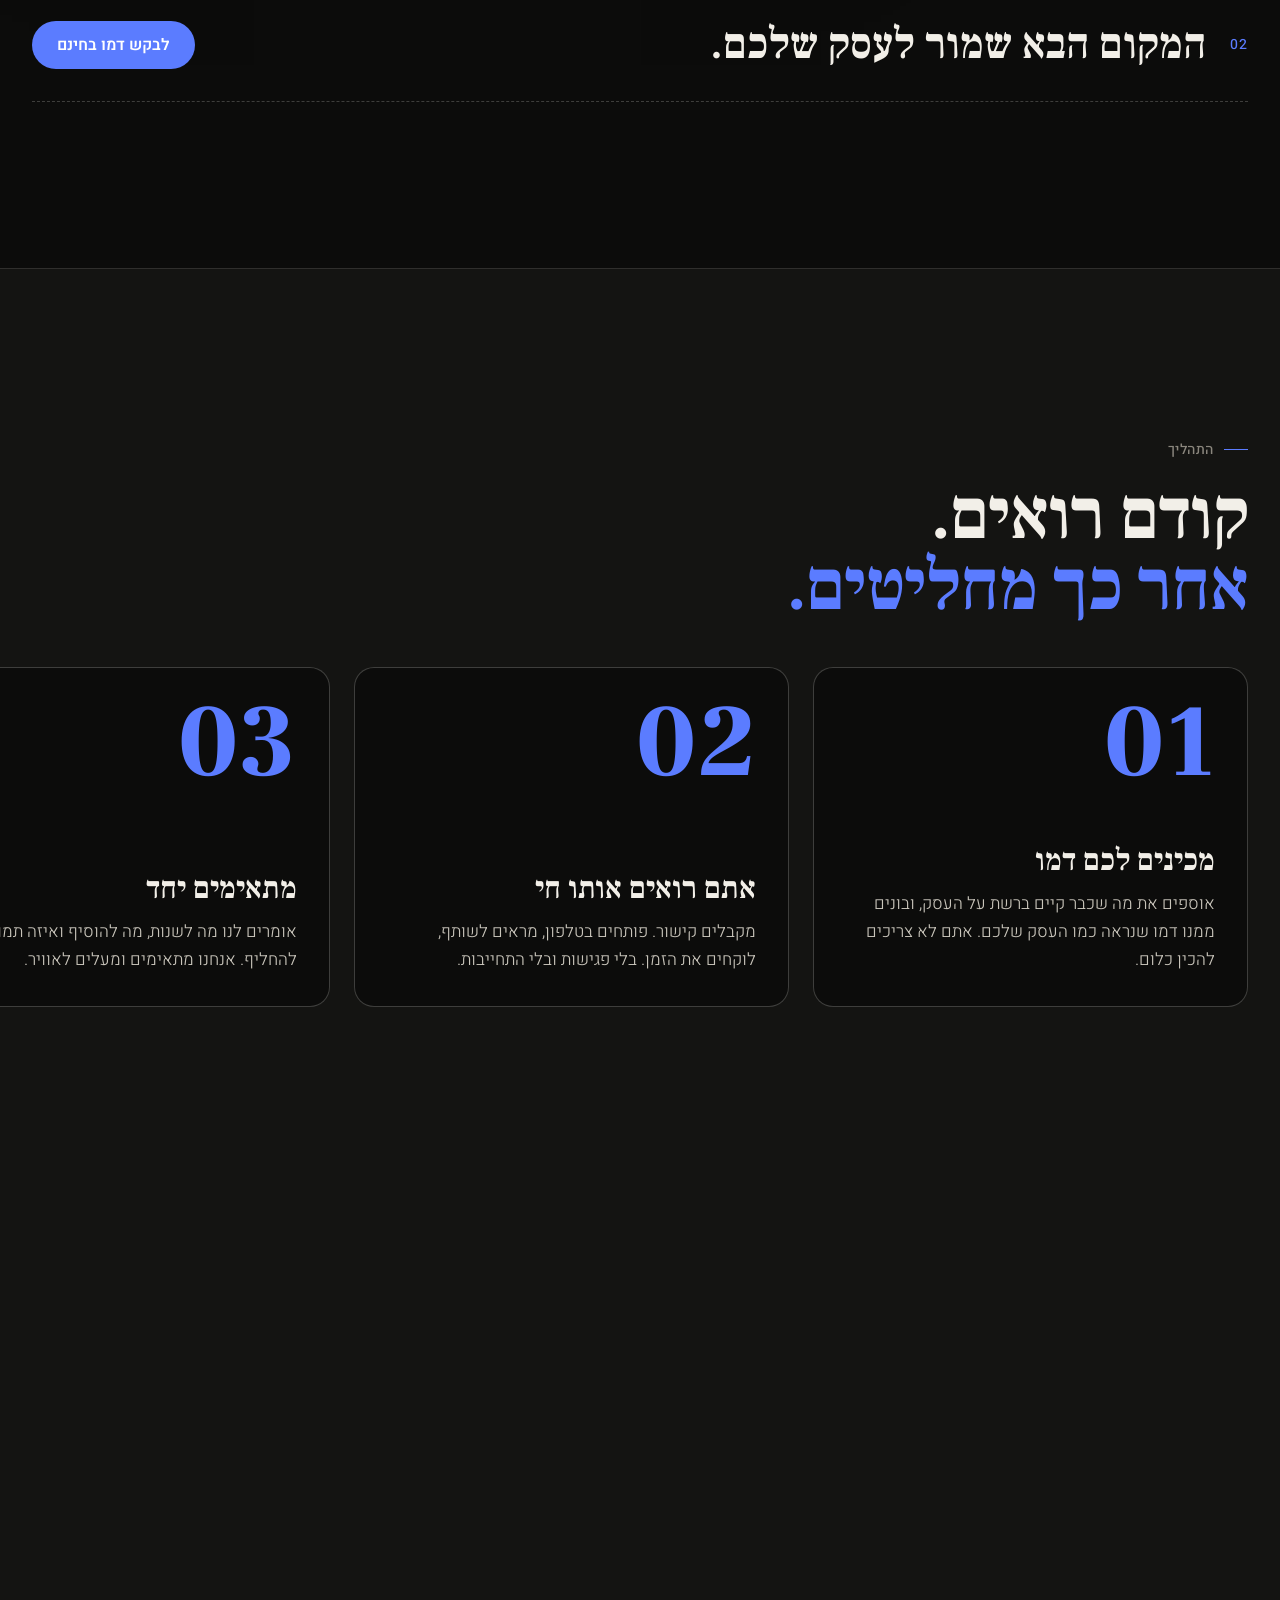
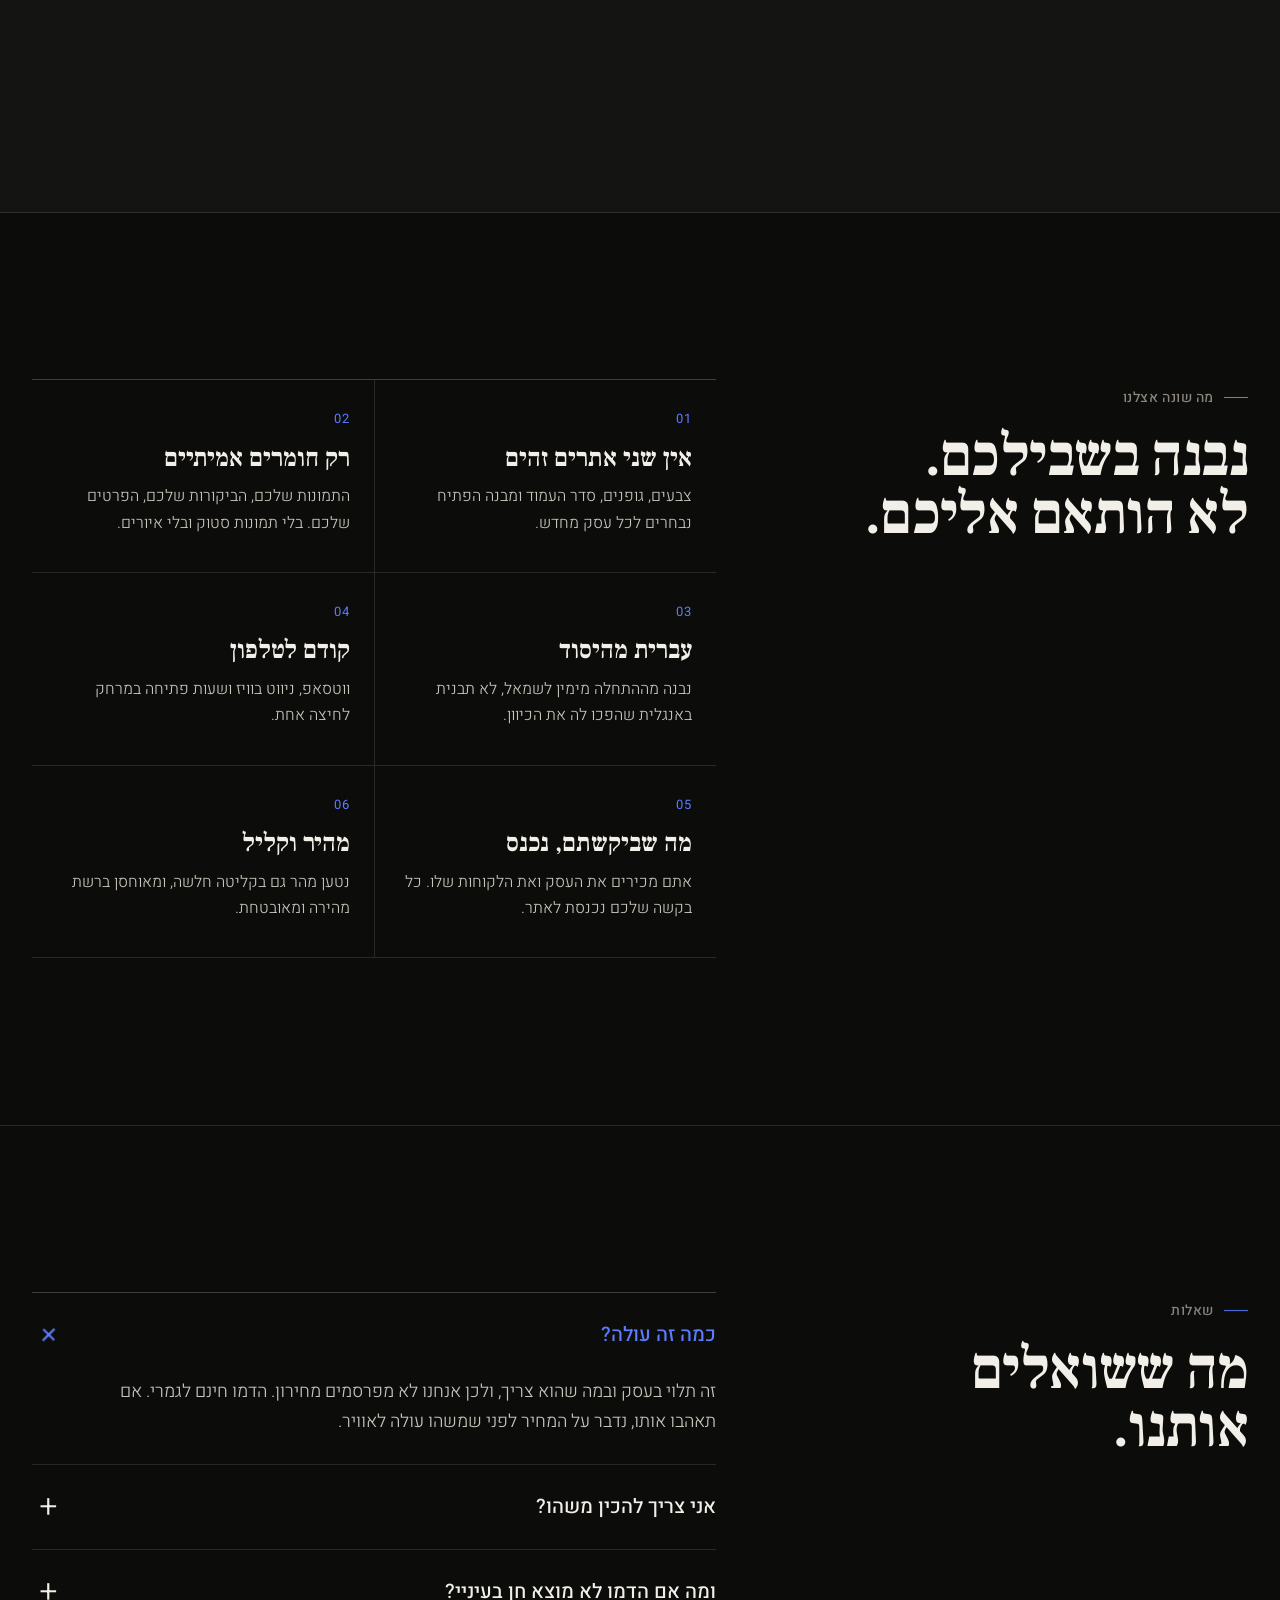
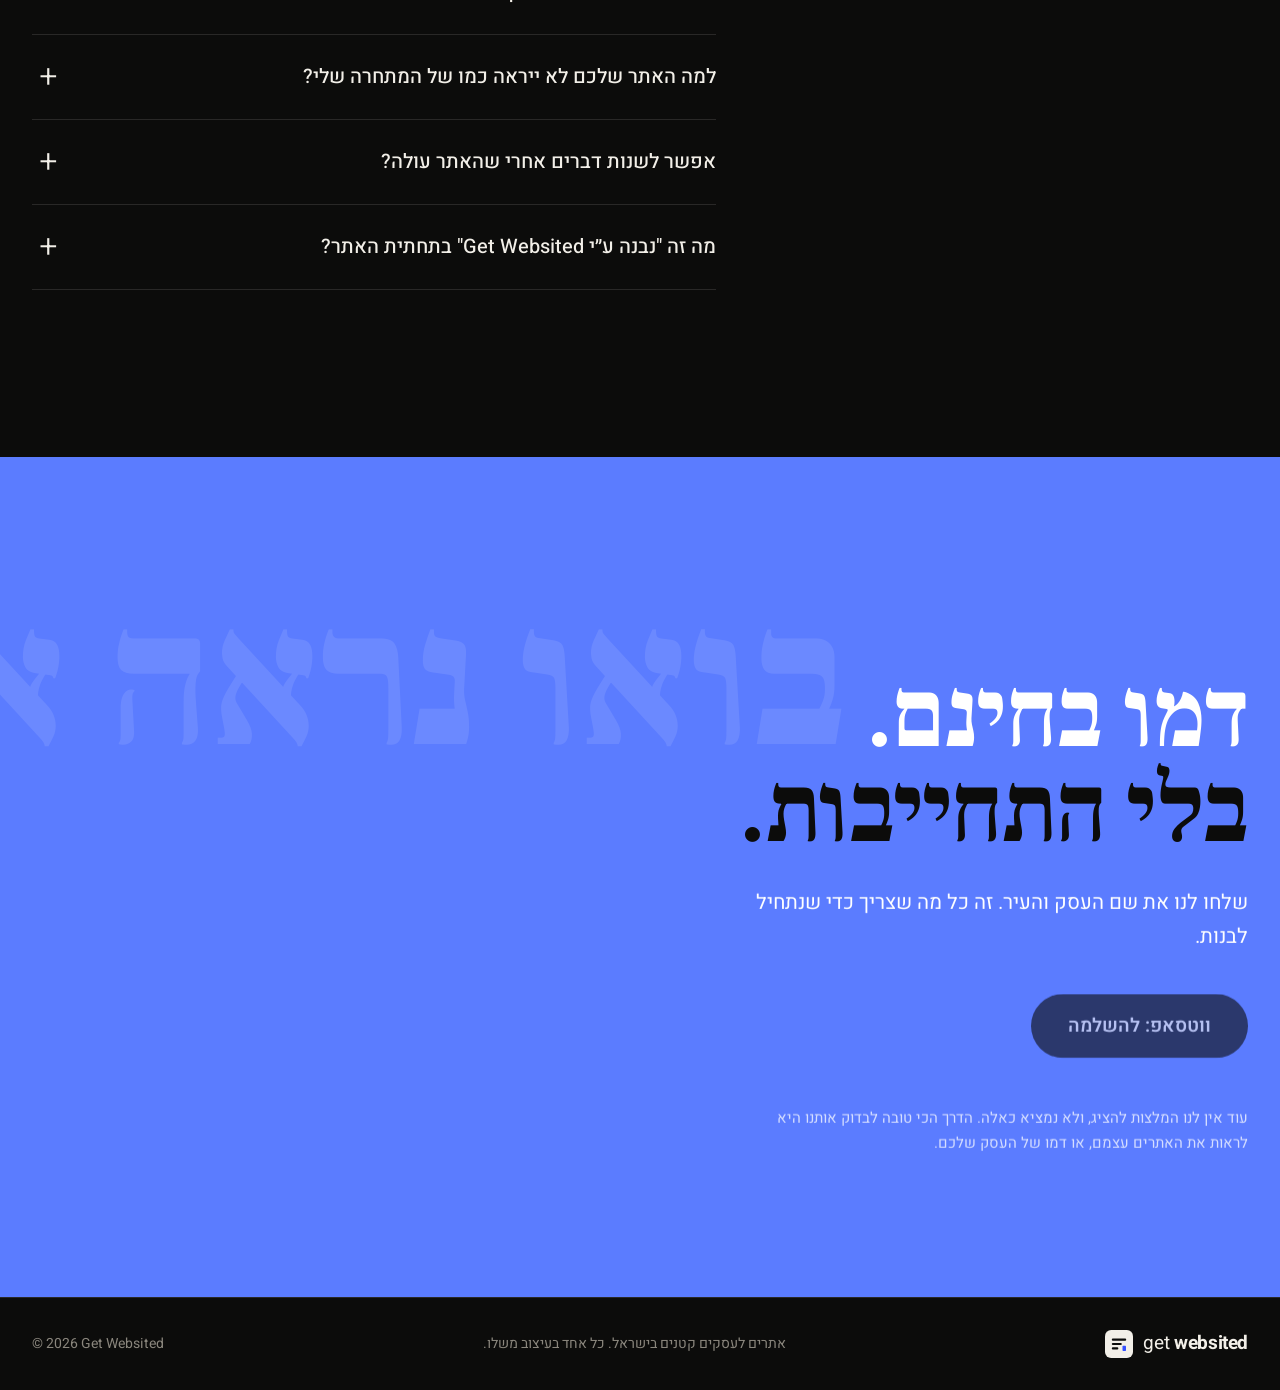
==== commit 6eda8997: "Company site: distinct look from client sites, fresh falafel screenshots Serif display type and the " ====
--- a/index.html
+++ b/index.html
@@ -14,9 +14,9 @@
     <link rel="icon" href="./favicon.svg" type="image/svg+xml" />
     <link rel="preconnect" href="https://fonts.googleapis.com" />
     <link rel="preconnect" href="https://fonts.gstatic.com" crossorigin />
-    <link href="https://fonts.googleapis.com/css2?family=Karantina:wght@400;700&family=Heebo:wght@300;400;500;600;700&display=swap" rel="stylesheet" />
-    <script type="module" crossorigin src="./assets/index-DUPj18Sz.js"></script>
-    <link rel="stylesheet" crossorigin href="./assets/index-DL4v3IeG.css">
+    <link href="https://fonts.googleapis.com/css2?family=Frank+Ruhl+Libre:wght@700;900&family=Heebo:wght@300;400;500;600;700&display=swap" rel="stylesheet" />
+    <script type="module" crossorigin src="./assets/index-CXUCECFC.js"></script>
+    <link rel="stylesheet" crossorigin href="./assets/index-Bu88Hd6n.css">
   </head>
   <body>
     <div id="root"></div>
--- a/assets/index-Bu88Hd6n.css
+++ b/assets/index-Bu88Hd6n.css
@@ -0,0 +1 @@
+:root{--bg: #0c0c0b;--bg-2: #141412;--bg-3: #1c1c19;--fg: #f2efe8;--fg-2: #c9c5bb;--muted: #8a867d;--line: rgba(242, 239, 232, .12);--line-2: rgba(242, 239, 232, .22);--accent: #5b7cff;--accent-2: #7b95ff;--display: "Frank Ruhl Libre", "Times New Roman", serif;--sans: "Heebo", "Assistant", system-ui, sans-serif;--ease: cubic-bezier(.22, 1, .36, 1);--r: 16px}*,*:before,*:after{box-sizing:border-box}html{scroll-behavior:smooth;scroll-padding-top:84px;-webkit-text-size-adjust:100%;background:var(--bg)}@media(prefers-reduced-motion:reduce){html{scroll-behavior:auto}}body{margin:0;background:var(--bg);color:var(--fg);font:400 17px/1.65 var(--sans);-webkit-font-smoothing:antialiased;overflow-x:clip}img{display:block;max-width:100%}a{color:inherit}h1,h2,h3,p{margin:0}ul,ol{margin:0;padding:0;list-style:none}button{font:inherit;color:inherit}::selection{background:var(--accent);color:var(--bg)}:focus-visible{outline:2px solid var(--accent);outline-offset:3px;border-radius:6px}.skip{position:absolute;inset-inline-start:16px;top:-60px;z-index:100;background:var(--fg);color:var(--bg);padding:10px 16px;border-radius:8px;text-decoration:none}.skip:focus{top:16px}.wrap{width:min(1280px,100% - 64px);margin-inline:auto}@media(max-width:640px){.wrap{width:calc(100% - 40px)}}.is-accent{color:var(--accent)}.dot{display:inline-block;width:8px;height:8px;border-radius:50%;background:var(--accent);box-shadow:0 0 #5b7cff99;animation:pulse 2.4s infinite;flex:none}@keyframes pulse{0%{box-shadow:0 0 #5b7cff8c}70%{box-shadow:0 0 0 10px #5b7cff00}to{box-shadow:0 0 #5b7cff00}}@media(prefers-reduced-motion:reduce){.dot{animation:none}}.logo{display:inline-flex;align-items:center;gap:10px;font:400 19px/1 var(--sans);letter-spacing:-.02em}.logo-word{display:inline-flex;gap:.25em}.logo-websited{font-weight:700}.btn{display:inline-flex;align-items:center;justify-content:center;gap:8px;min-height:48px;padding:0 24px;border-radius:999px;font:500 16px/1 var(--sans);text-decoration:none;white-space:nowrap;border:1px solid transparent;cursor:pointer;transition:transform .25s var(--ease),background-color .2s,border-color .2s,color .2s}.btn:hover{transform:translateY(-2px)}.btn:active{transform:translateY(0) scale(.98)}.btn-sm{min-height:40px;padding:0 18px;font-size:15px}.btn-lg{min-height:56px;padding:0 30px;font-size:17px}.btn-xl{min-height:64px;padding:0 36px;font-size:19px}.btn-accent{background:var(--accent);color:#fff;font-weight:600}.btn-accent:hover{background:var(--accent-2)}.btn-line{border-color:var(--line-2)}.btn-line:hover{border-color:var(--fg)}.btn.is-placeholder{opacity:.5;cursor:not-allowed;transform:none}.link-arrow{display:inline-flex;gap:8px;align-items:center;font-weight:500;text-decoration:none;border-bottom:1px solid var(--line-2);padding-bottom:4px;transition:border-color .2s}.link-arrow:hover{border-color:var(--accent)}.link-arrow span{transition:transform .25s var(--ease)}.link-arrow:hover span{transform:translate(-3px,-3px)}.header{position:fixed;inset-inline:0;top:0;z-index:50;transition:background-color .3s,border-color .3s;border-bottom:1px solid transparent}.header.is-solid{background:#0c0c0beb;border-bottom-color:var(--line)}.header-row{display:flex;align-items:center;justify-content:space-between;gap:24px;height:72px}.header-logo{text-decoration:none}.header-nav{display:flex;gap:32px;font-size:15px}.header-nav a{text-decoration:none;color:var(--fg-2);transition:color .2s}.header-nav a:hover{color:var(--accent)}.header-progress{position:absolute;inset-inline:0;bottom:-1px;height:2px;background:var(--accent);transform-origin:right}@media(max-width:860px){.header-nav{display:none}}.section{padding-block:clamp(96px,13vw,180px)}.section-head{max-width:900px;margin-bottom:clamp(48px,6vw,88px)}.eyebrow{display:inline-flex;align-items:center;gap:10px;font-size:14px;font-weight:500;letter-spacing:.04em;color:var(--muted);margin-bottom:20px}.eyebrow:before{content:"";width:24px;height:1px;background:var(--accent)}.section-title{font:700 clamp(48px,6.4vw,100px)/.98 var(--display);letter-spacing:-.01em;text-wrap:balance}.section-lede{margin-top:28px;font-size:clamp(18px,1.5vw,21px);color:var(--fg-2);max-width:54ch;font-weight:300}.hero{padding-top:clamp(120px,14vw,168px);overflow:clip}.hero-kicker{display:inline-flex;align-items:center;gap:12px;font-size:15px;color:var(--fg-2);margin-bottom:clamp(16px,2vw,28px)}.hero-title{font:700 clamp(64px,11.5vw,184px)/.92 var(--display);letter-spacing:-.02em;display:flex;flex-direction:column}.hero-line{display:flex;gap:.22em;flex-wrap:wrap}.word-mask{display:inline-block;overflow:hidden;padding-block:.04em .14em;margin-bottom:-.1em}.word{display:inline-block;transform-origin:right bottom}.hero-foot{display:grid;grid-template-columns:1fr auto;gap:32px 64px;align-items:end;margin-top:clamp(28px,4vw,56px);padding-top:28px;border-top:1px solid var(--line)}.hero-lede{font-size:clamp(18px,1.6vw,22px);font-weight:300;color:var(--fg-2);max-width:50ch}.hero-cta{display:flex;gap:12px;flex-wrap:wrap}.hero-stage{margin-top:clamp(64px,8vw,112px);padding-bottom:clamp(80px,10vw,140px);perspective:1600px}.hero-stage-inner{transform-origin:50% 0%;will-change:transform}.hero-caption{margin-top:18px;font-size:14px;color:var(--muted)}@media(max-width:900px){.hero-foot{grid-template-columns:1fr}}@media(max-width:520px){.hero-cta .btn{flex:1 1 100%}}.browser{border-radius:var(--r);overflow:hidden;background:#0e0e0d;border:1px solid var(--line-2);box-shadow:0 40px 120px -40px #000000e6,0 0 0 1px #0006}.browser-bar{display:flex;align-items:center;gap:12px;height:40px;padding:0 14px;background:#1f1f1c;border-bottom:1px solid var(--line)}.dots{display:inline-flex;gap:6px}.dots i{width:10px;height:10px;border-radius:50%;background:#f2efe833}.dots-ghost{visibility:hidden}.browser-url{flex:1;max-width:420px;margin-inline:auto;text-align:center;font:400 12px/26px var(--sans);color:var(--fg-2);background:#f2efe812;border-radius:7px;overflow:hidden;text-overflow:ellipsis;white-space:nowrap;padding:0 10px}.browser-body img{width:100%}.phone{border-radius:40px;padding:9px;background:#050505;border:1px solid var(--line-2);box-shadow:0 40px 90px -30px #000000e6}.phone-screen{border-radius:31px;overflow:hidden;aspect-ratio:390 / 844;background:#0e0e0d;position:relative}.phone-screen>img{width:100%;height:100%;object-fit:cover;object-position:top}.phone-screen .live{position:absolute;top:0;right:0;bottom:0;left:0;aspect-ratio:auto!important}.live{position:relative;overflow:hidden;background:#0e0e0d}.live-poster{position:absolute;top:0;right:0;bottom:0;left:0;width:100%;height:100%;object-fit:cover;object-position:top;transition:opacity .4s;pointer-events:none}.live iframe{position:absolute;top:0;left:0;border:0;transform-origin:0 0;transition:opacity .4s;background:#0e0e0d}.story{position:relative;height:340vh;background:var(--bg-2);border-block:1px solid var(--line)}.story-sticky{position:sticky;top:0;height:100vh;height:100svh;display:flex;align-items:center;overflow:hidden}.story-grid{display:grid;grid-template-columns:.9fr 1.1fr;gap:48px;align-items:center;height:100%;padding-top:72px}.story-caps{position:relative;min-height:300px}.story-cap{position:absolute;top:0;right:0;bottom:0;left:0}.story-cap.is-static{position:static;margin-bottom:40px}.story-k{display:block;font:500 14px/1 var(--sans);color:var(--accent);margin-bottom:18px;letter-spacing:.06em}.story-cap h2,.story-cap h3{font:700 clamp(44px,5.2vw,84px)/.98 var(--display);letter-spacing:-.01em;margin-bottom:20px}.story-cap p{font-size:clamp(17px,1.4vw,20px);color:var(--fg-2);font-weight:300;max-width:42ch}.story-bar{height:2px;background:var(--line);margin-top:32px;max-width:360px}.story-bar span{display:block;height:100%;background:var(--accent);transform-origin:right}.story-note{margin-top:16px;font-size:13px;color:var(--muted)}.story-stage{position:relative;height:min(78vh,720px)}.piece{position:absolute;top:50%;left:50%;translate:-50% -50%;will-change:transform,opacity}.piece-photo img{border-radius:10px;box-shadow:0 24px 60px -20px #000000e6;border:4px solid #f2efe8;aspect-ratio:3 / 4;object-fit:cover}.piece-chip span{display:inline-block;white-space:nowrap;padding:10px 18px;border-radius:999px;background:var(--fg);color:var(--bg);font-weight:600;font-size:clamp(14px,1.2vw,17px);box-shadow:0 18px 40px -14px #000000e6}.story-phone{position:absolute;top:50%;left:50%;translate:-50% -50%;width:min(300px,46%)}.story-static-grid{display:grid;grid-template-columns:1fr 320px;gap:64px;align-items:center}@media(max-width:900px){.story{height:300vh}.story-grid{grid-template-columns:1fr;grid-template-rows:auto 1fr;gap:8px;padding-top:88px;padding-bottom:24px;align-content:start}.story-caps{min-height:220px}.story-cap h2{font-size:40px;margin-bottom:10px}.story-cap p{font-size:16px}.story-bar,.story-note{display:none}.story-stage{height:58vh;height:58svh}.story-phone{width:min(230px,56%)}.story-static-grid{grid-template-columns:1fr}}.case{border-top:1px solid var(--line-2);padding-top:32px}.case-head{display:grid;grid-template-columns:auto 1fr auto;align-items:baseline;gap:24px;margin-bottom:40px}.case-index{font:500 14px/1 var(--sans);color:var(--accent);letter-spacing:.06em}.case-name{font:700 clamp(44px,5.2vw,80px)/1 var(--display);letter-spacing:-.01em}.case-meta{color:var(--muted);font-size:15px}.case-body{display:grid;grid-template-columns:minmax(260px,.7fr) 1.8fr;gap:clamp(32px,5vw,72px);align-items:start}.case-info{position:sticky;top:104px}.case-idea{font-size:19px;font-weight:300;color:var(--fg-2);margin-bottom:28px}.case-facts{display:grid;grid-template-columns:1fr 1fr;gap:1px;background:var(--line);border:1px solid var(--line);border-radius:12px;overflow:hidden;margin-bottom:28px}.case-facts li{background:var(--bg);padding:14px 16px;font-weight:500;font-size:15px}.case-label{font-size:13px;color:var(--muted);margin-bottom:12px;letter-spacing:.04em}.tags{display:flex;flex-wrap:wrap;gap:8px;margin-bottom:32px}.tags li{font-size:14px;padding:6px 14px;border:1px solid var(--line-2);border-radius:999px;color:var(--fg-2)}.case-toolbar{display:flex;justify-content:space-between;align-items:center;gap:16px;margin-bottom:16px;flex-wrap:wrap}.case-live{display:inline-flex;align-items:center;gap:10px;font-size:14px;color:var(--fg-2)}.case-mobile{display:flex;justify-content:center}.case-mobile .phone{width:min(360px,82%)}.toggle{display:inline-flex;padding:4px;border-radius:999px;background:var(--bg-3);border:1px solid var(--line)}.toggle button{position:relative;border:0;background:none;padding:8px 18px;min-height:38px;border-radius:999px;cursor:pointer;font-size:14px;font-weight:500;color:var(--fg-2)}.toggle button[aria-pressed=true]{color:var(--bg)}.toggle-pill{position:absolute;top:0;right:0;bottom:0;left:0;border-radius:999px;background:var(--fg)}.toggle-label{position:relative}.next-slot{margin-top:clamp(64px,8vw,112px);display:grid;grid-template-columns:auto 1fr auto;align-items:center;gap:24px;padding:32px 0;border-block:1px dashed var(--line-2)}.next-title{font:700 clamp(30px,3.4vw,52px)/1.05 var(--display)}@media(max-width:960px){.case-head{grid-template-columns:1fr;gap:10px}.case-body{grid-template-columns:1fr}.case-info{position:static}.next-slot{grid-template-columns:1fr;justify-items:start}}.process{background:var(--bg-2);border-block:1px solid var(--line)}.process-sticky{position:sticky;top:0;height:100vh;height:100svh;display:flex;flex-direction:column;justify-content:center;gap:clamp(32px,5vh,64px);overflow:hidden}.process-head .section-title{font-size:clamp(48px,5.6vw,92px)}.process-row{display:flex;gap:24px;padding-inline:max(32px,calc((100vw - 1280px)/2));width:max-content}.pcard{width:clamp(340px,34vw,460px);min-height:340px;flex:none;display:flex;flex-direction:column;justify-content:space-between;gap:40px;padding:32px;border:1px solid var(--line-2);border-radius:20px;background:var(--bg);transition:border-color .3s}.pcard:hover{border-color:var(--accent)}.pcard-num{font:900 clamp(80px,8vw,120px)/.85 var(--display);color:var(--accent)}.pcard-title{font:700 clamp(28px,2.4vw,38px)/1.1 var(--display);margin-bottom:12px}.pcard-text{color:var(--fg-2);font-weight:300}.process-list{display:grid;gap:16px;margin-top:40px}.process-list .pcard{width:auto;min-height:0}.process:not(.process-h) .process-head{padding:0}.principles-grid{display:grid;grid-template-columns:.8fr 1.2fr;gap:clamp(40px,6vw,96px);align-items:start}.principles-head{position:sticky;top:120px}.plist{display:grid;grid-template-columns:1fr 1fr;border-top:1px solid var(--line-2)}.plist li{border-bottom:1px solid var(--line)}.plist li:nth-child(odd){border-inline-end:1px solid var(--line)}.pitem{padding:28px 24px 36px;height:100%;transition:background-color .3s}.pitem:hover{background:var(--bg-2)}.pitem-num{display:block;font-size:13px;color:var(--accent);margin-bottom:14px;letter-spacing:.06em}.pitem h3{font:700 clamp(24px,2vw,30px)/1.15 var(--display);margin-bottom:10px}.pitem p{color:var(--fg-2);font-weight:300;font-size:16px}@media(max-width:900px){.principles-grid{grid-template-columns:1fr}.principles-head{position:static}}@media(max-width:600px){.plist{grid-template-columns:1fr}.plist li:nth-child(odd){border-inline-end:0}.pitem{padding-inline:0}}.faq{border-top:1px solid var(--line)}.faq-grid{display:grid;grid-template-columns:.8fr 1.2fr;gap:clamp(32px,6vw,96px);align-items:start}.faq-list{border-top:1px solid var(--line-2)}.faq-item{border-bottom:1px solid var(--line)}.faq-item h3{font:inherit}.faq-item button{width:100%;display:flex;justify-content:space-between;align-items:center;gap:24px;padding:26px 0;background:none;border:0;cursor:pointer;text-align:start;font:500 20px/1.4 var(--sans);transition:color .2s}.faq-item button:hover,.faq-item.is-open button{color:var(--accent)}.faq-icon{font:300 32px/1 var(--sans);flex:none;width:32px;text-align:center}.faq-a{overflow:hidden}.faq-a p{padding-bottom:28px;color:var(--fg-2);max-width:60ch;font-weight:300;font-size:18px}@media(max-width:900px){.faq-grid{grid-template-columns:1fr}.faq-grid .section-head{margin-bottom:16px}}.cta{position:relative;background:var(--accent);color:#fff;padding-block:clamp(80px,11vw,160px);overflow:hidden}.cta-big{font:900 clamp(96px,15vw,240px)/.9 var(--display);white-space:nowrap;color:#ffffff1a;margin-bottom:clamp(-120px,-8vw,-40px);pointer-events:none;-webkit-user-select:none;user-select:none}.cta-big span{display:inline-block}.cta-inner{position:relative}.cta-title{font:700 clamp(52px,7.6vw,124px)/.98 var(--display);letter-spacing:-.015em;margin-bottom:28px}.cta .is-accent{color:var(--bg)}.cta-lede{font-size:clamp(18px,1.6vw,22px);max-width:44ch;margin-bottom:40px}.cta-actions{display:flex;flex-wrap:wrap;gap:12px}.cta .btn-accent{background:var(--bg);color:var(--fg)}.cta .btn-accent:hover{background:#222}.cta .btn-line{border-color:#fff6}.cta .btn.is-placeholder{opacity:.6}.cta-honest{margin-top:48px;font-size:15px;max-width:60ch;opacity:.75}.footer{border-top:1px solid var(--line);color:var(--muted);font-size:14px}.footer-row{display:flex;align-items:center;justify-content:space-between;gap:16px 32px;flex-wrap:wrap;padding-block:32px}.footer .logo{color:var(--fg)}.principles-head .section-title,.faq-grid .section-title{font-size:clamp(44px,4.6vw,76px)}.case-body>*,.story-grid>*,.principles-grid>*,.faq-grid>*,.hero-foot>*{min-width:0}@media(max-width:600px){.piece-chip span{font-size:12px;padding:7px 12px}}.cta-title{color:#fff}
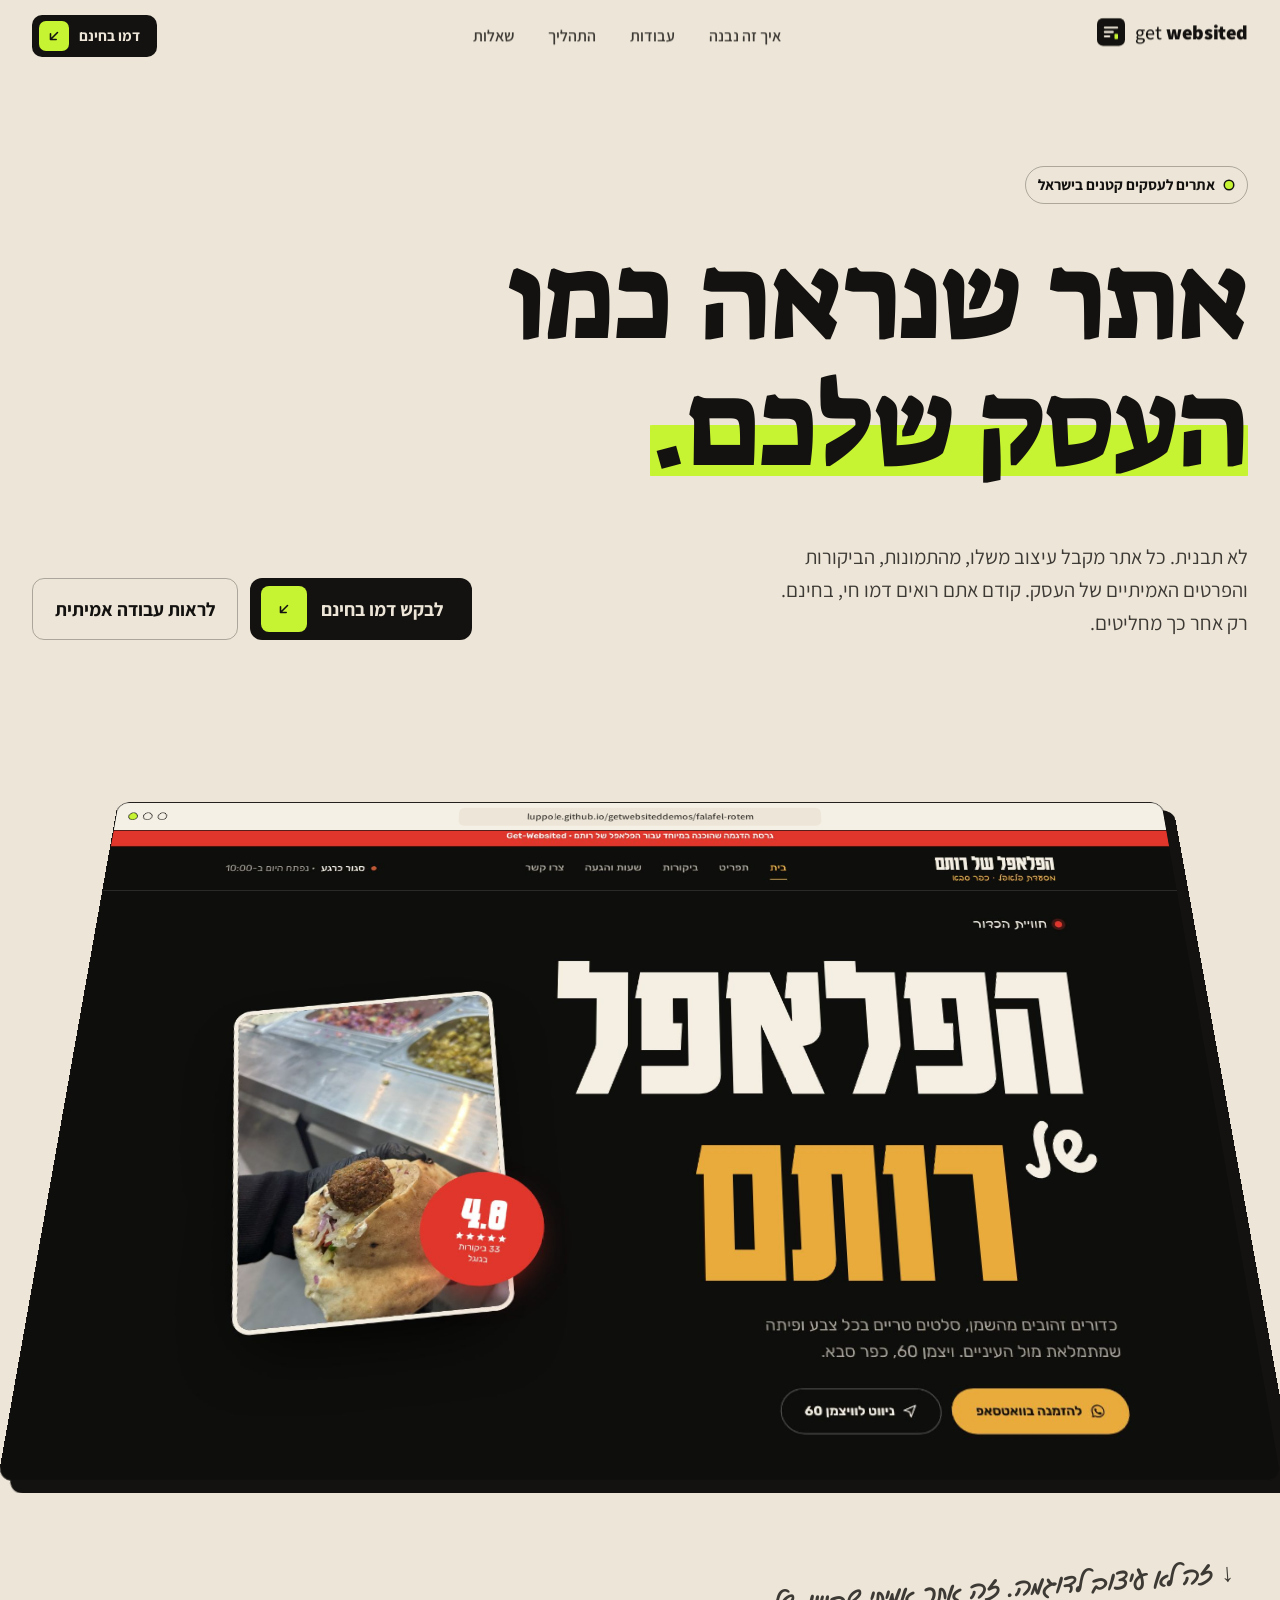
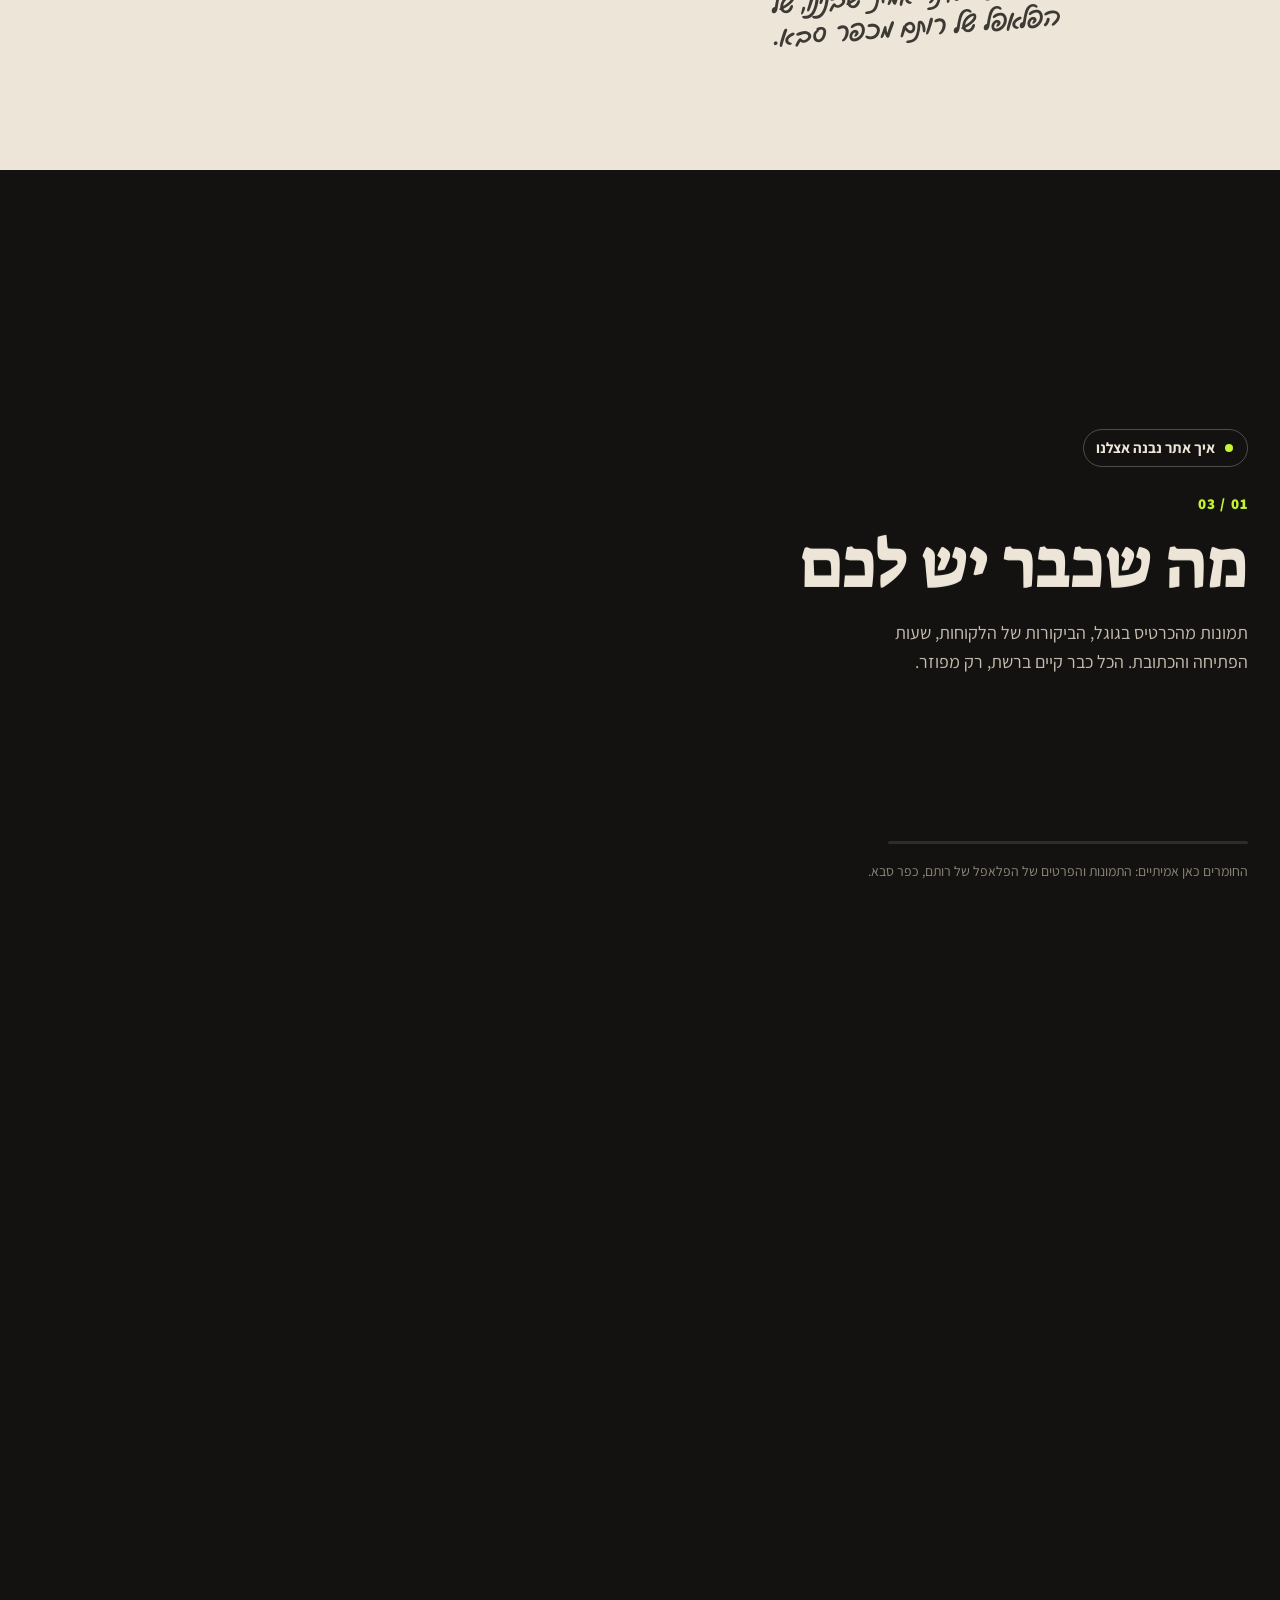
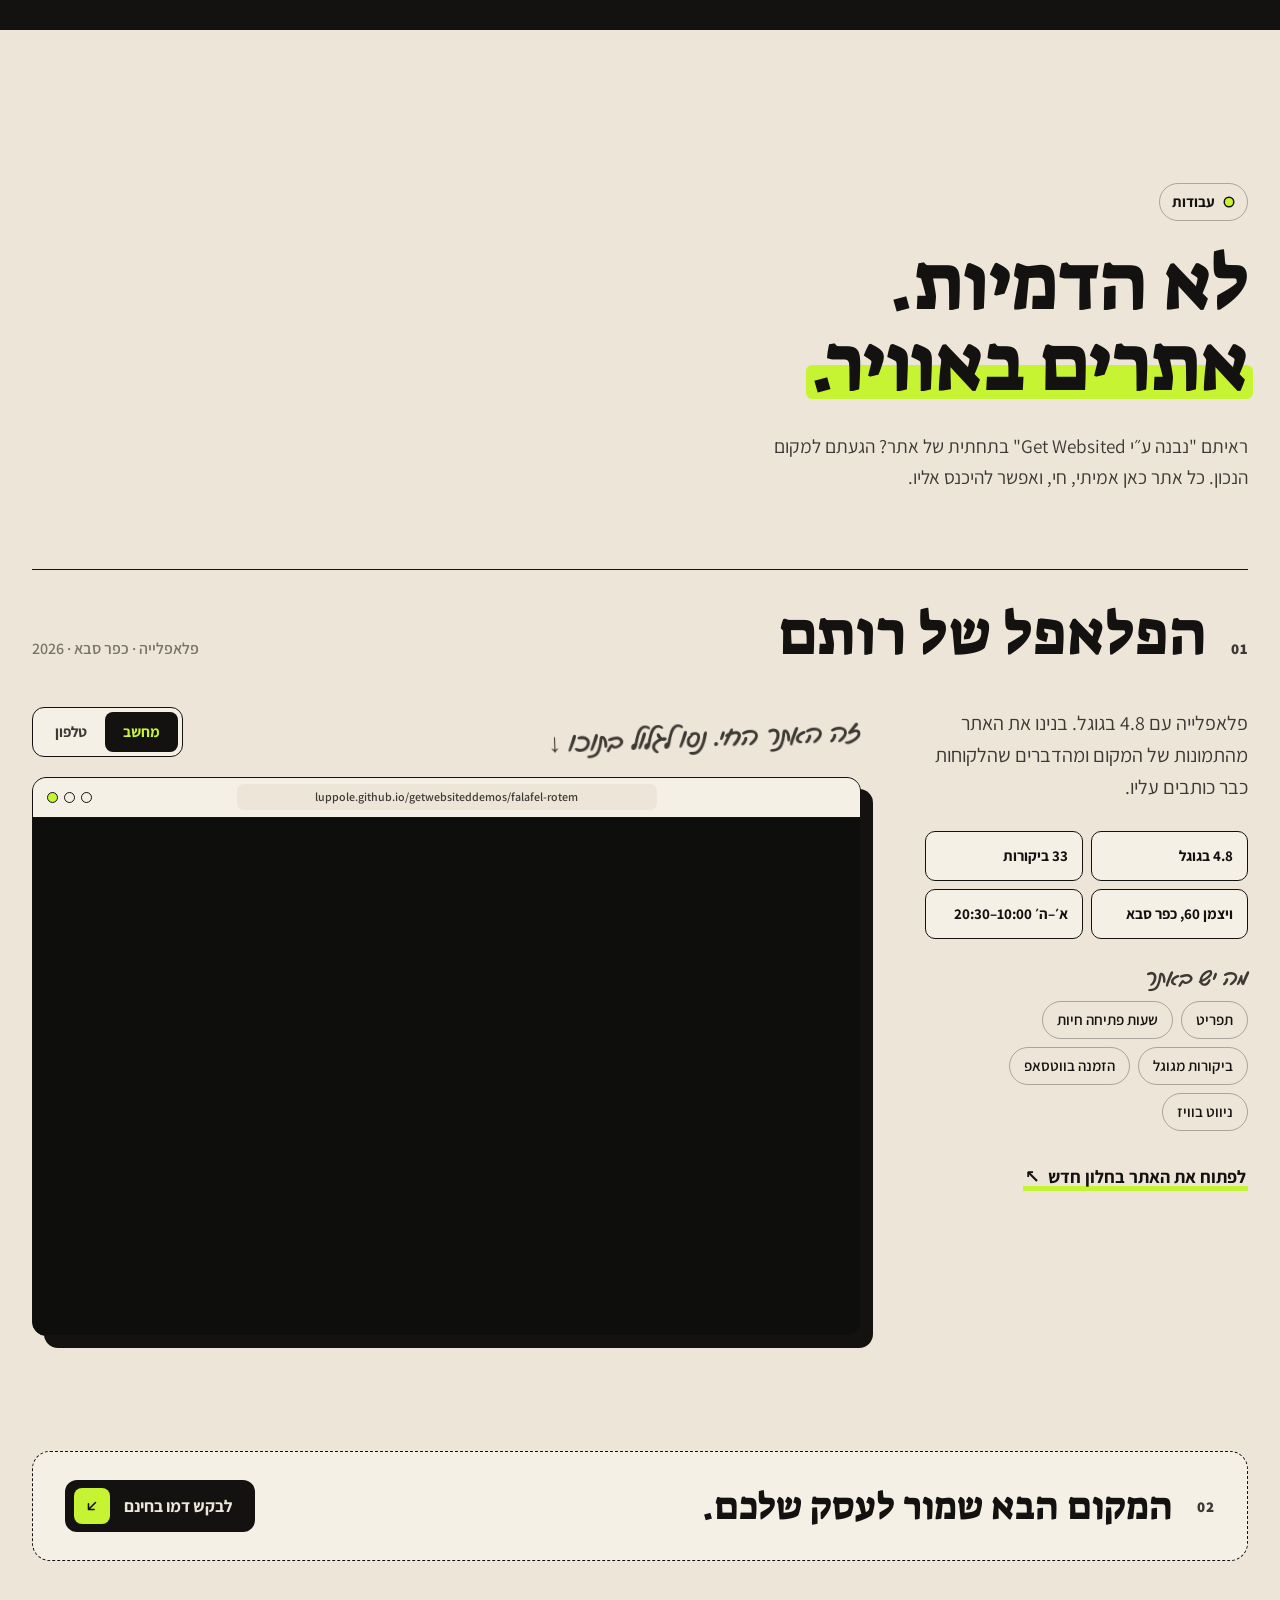
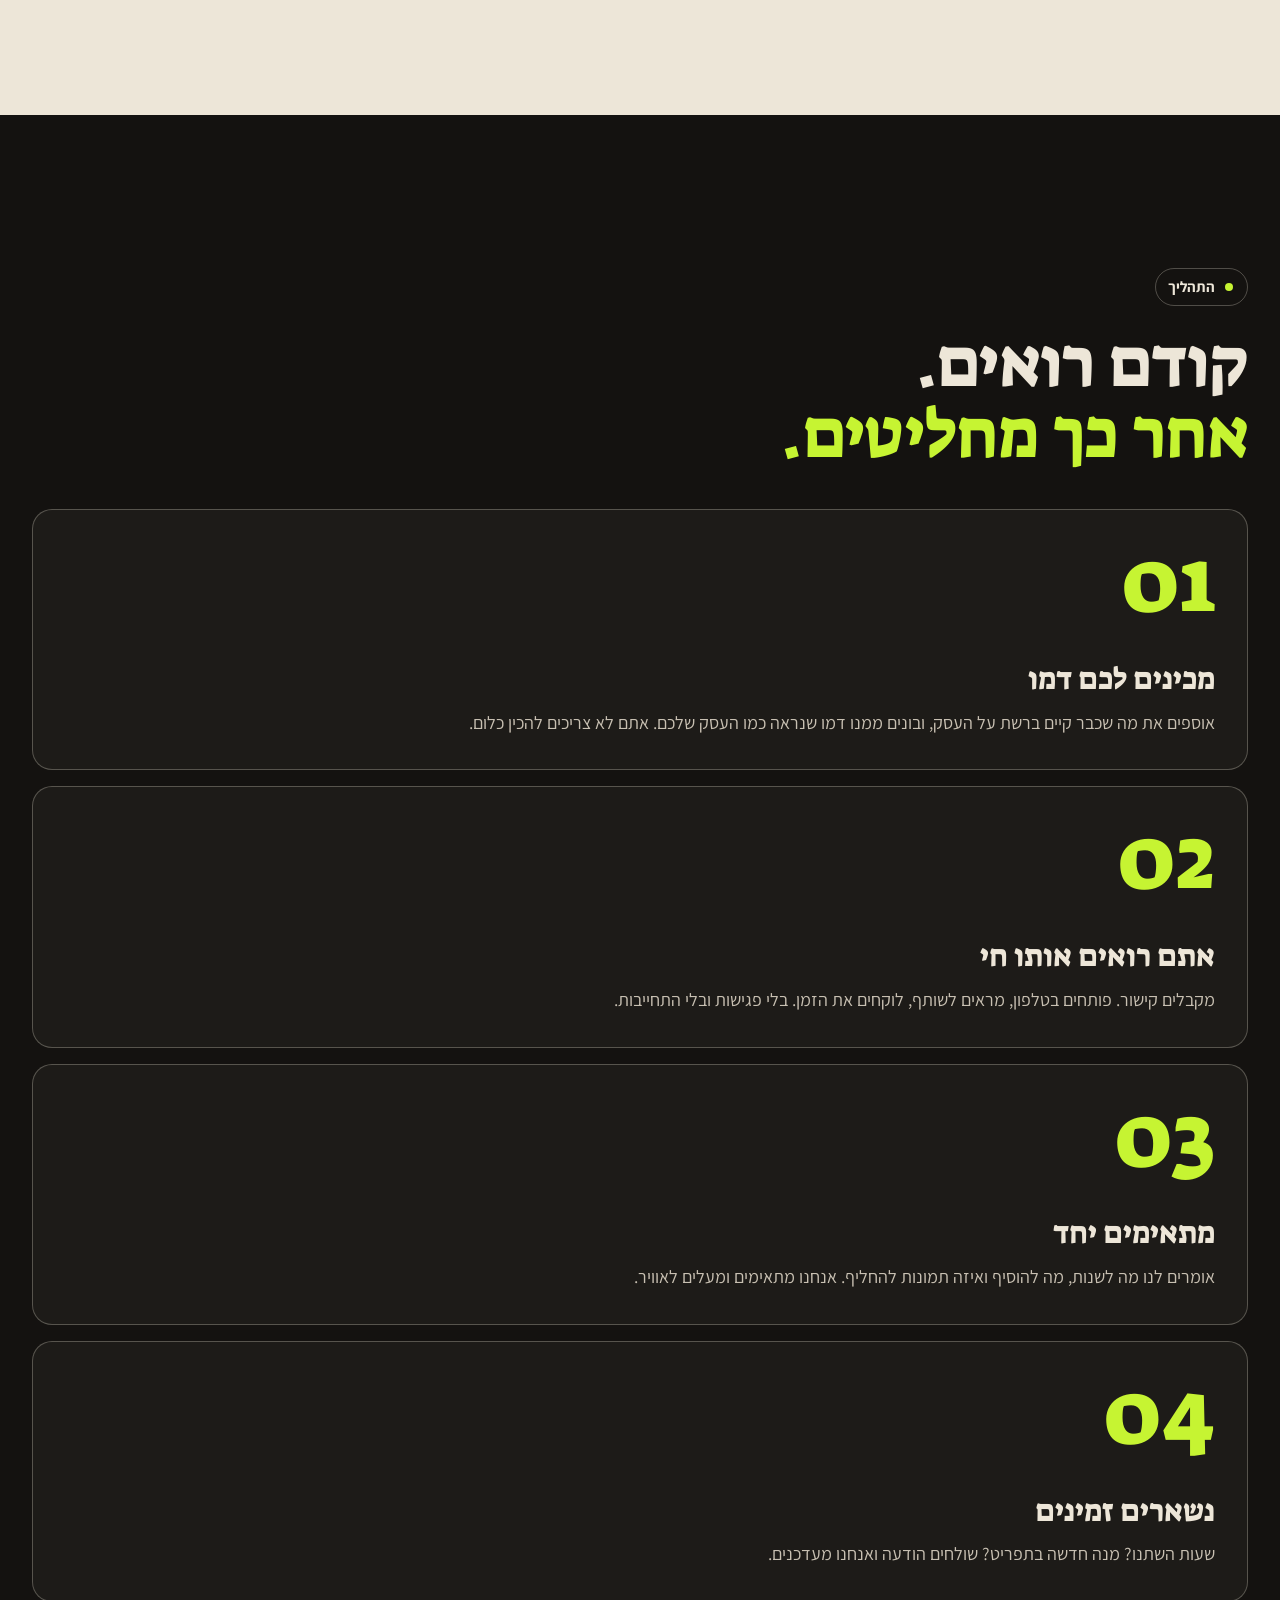
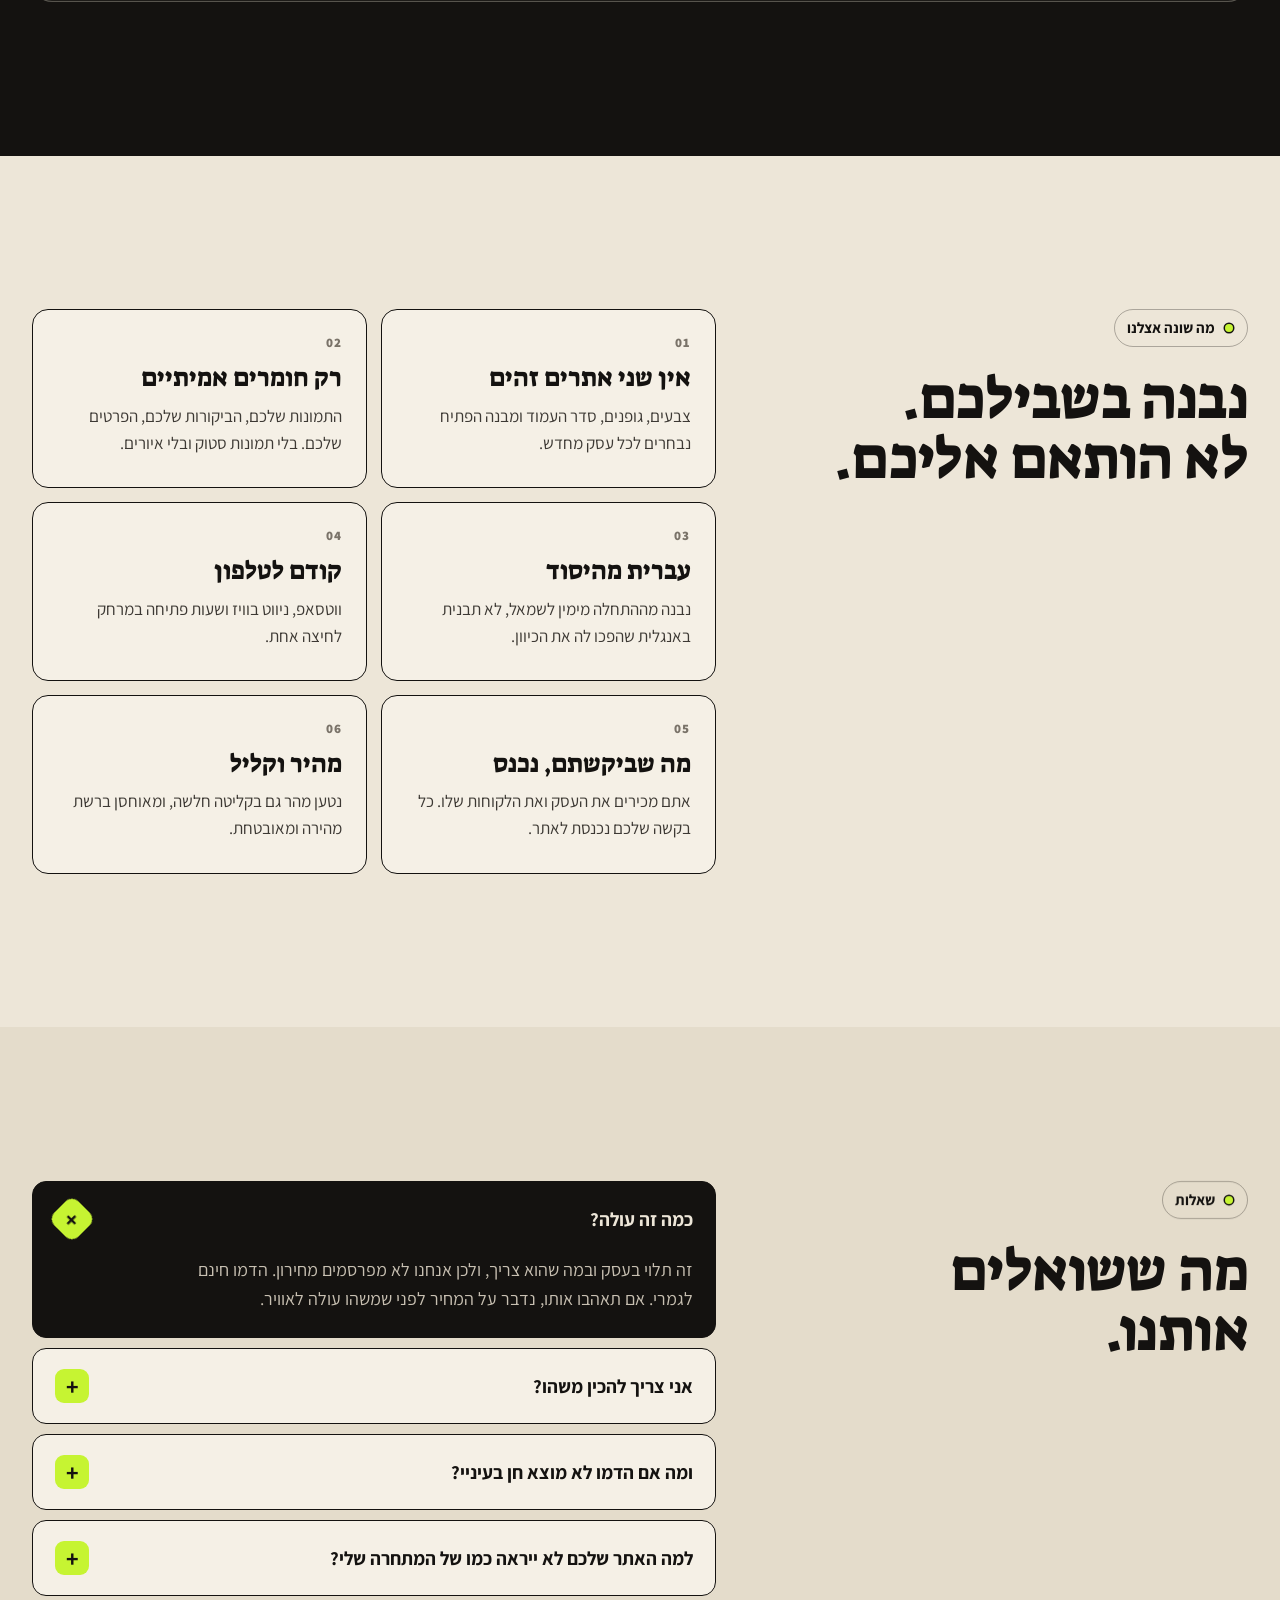
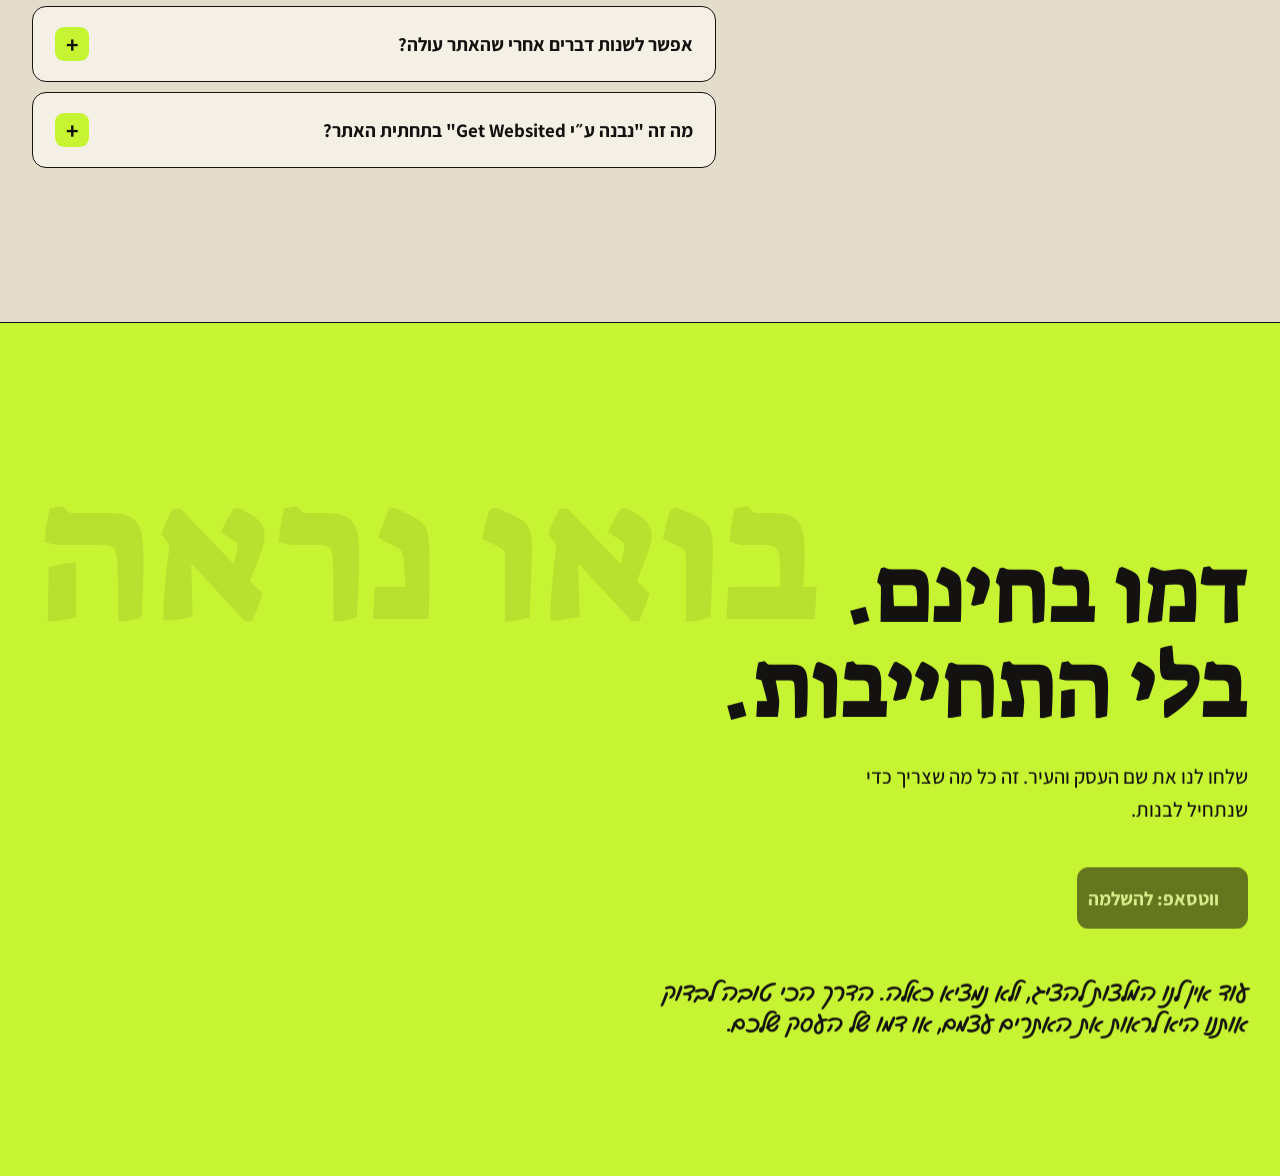
==== commit 219caacd: "Company site: new type, palette and buttons Suez One display with handwritten notes (Gveret Levin), " ====
--- a/index.html
+++ b/index.html
@@ -5,7 +5,7 @@
     <meta name="viewport" content="width=device-width, initial-scale=1, viewport-fit=cover" />
     <title>Get Websited | אתרים לעסקים קטנים, כל אחד בעיצוב משלו</title>
     <meta name="description" content="אנחנו בונים אתרים לעסקים קטנים בישראל מהתמונות, הביקורות והפרטים האמיתיים של העסק. קודם רואים דמו בחינם, אחר כך מחליטים." />
-    <meta name="theme-color" content="#0c0c0b" />
+    <meta name="theme-color" content="#ede6d8" />
     <meta property="og:type" content="website" />
     <meta property="og:title" content="Get Websited | אתרים לעסקים קטנים" />
     <meta property="og:description" content="כל אתר בעיצוב משלו, מהחומרים האמיתיים של העסק. קודם דמו בחינם, אחר כך מחליטים." />
@@ -14,9 +14,9 @@
     <link rel="icon" href="./favicon.svg" type="image/svg+xml" />
     <link rel="preconnect" href="https://fonts.googleapis.com" />
     <link rel="preconnect" href="https://fonts.gstatic.com" crossorigin />
-    <link href="https://fonts.googleapis.com/css2?family=Frank+Ruhl+Libre:wght@700;900&family=Heebo:wght@300;400;500;600;700&display=swap" rel="stylesheet" />
-    <script type="module" crossorigin src="./assets/index-CXUCECFC.js"></script>
-    <link rel="stylesheet" crossorigin href="./assets/index-Bu88Hd6n.css">
+    <link href="https://fonts.googleapis.com/css2?family=Suez+One&family=Gveret+Levin&family=Assistant:wght@300;400;500;600;700;800&display=swap" rel="stylesheet" />
+    <script type="module" crossorigin src="./assets/index-DW4yE-an.js"></script>
+    <link rel="stylesheet" crossorigin href="./assets/index-BqJQcieJ.css">
   </head>
   <body>
     <div id="root"></div>
--- a/assets/index-BqJQcieJ.css
+++ b/assets/index-BqJQcieJ.css
@@ -0,0 +1 @@
+:root{--bg: #ede6d8;--bg-2: #e4dccb;--card: #f5f0e6;--fg: #141210;--fg-2: #3d3934;--muted: #7a7369;--line: rgba(20, 18, 16, .13);--line-2: rgba(20, 18, 16, .3);--lime: #c6f432;--ink: #141210;--display: "Suez One", "Assistant", serif;--hand: "Gveret Levin", "Assistant", cursive;--sans: "Assistant", system-ui, sans-serif;--ease: cubic-bezier(.22, 1, .36, 1);--r: 14px;--logo-paper: #ede6d8}.dark{--bg: #141210;--bg-2: #1d1b18;--card: #1d1b18;--fg: #ede6d8;--fg-2: #c8c0b2;--muted: #8d867b;--line: rgba(237, 230, 216, .12);--line-2: rgba(237, 230, 216, .28);--logo-paper: #141210;background:var(--bg);color:var(--fg)}*,*:before,*:after{box-sizing:border-box}html{scroll-behavior:smooth;scroll-padding-top:84px;-webkit-text-size-adjust:100%;background:var(--bg)}@media(prefers-reduced-motion:reduce){html{scroll-behavior:auto}}body{margin:0;background:var(--bg);color:var(--fg);font:400 18px/1.6 var(--sans);-webkit-font-smoothing:antialiased;overflow-x:clip}img{display:block;max-width:100%}a{color:inherit}h1,h2,h3,p{margin:0}ul,ol{margin:0;padding:0;list-style:none}button{font:inherit;color:inherit}::selection{background:var(--lime);color:var(--ink)}:focus-visible{outline:2px solid var(--fg);outline-offset:3px;border-radius:6px}.skip{position:absolute;inset-inline-start:16px;top:-60px;z-index:100;background:var(--ink);color:var(--bg);padding:10px 16px;border-radius:8px;text-decoration:none}.skip:focus{top:16px}.wrap{width:min(1280px,100% - 64px);margin-inline:auto}@media(max-width:640px){.wrap{width:calc(100% - 40px)}}.mark{position:relative;display:inline-block;white-space:nowrap}.mark-bg{position:absolute;inset-inline:-.06em;bottom:.08em;height:.42em;background:var(--lime);transform-origin:right;border-radius:.08em;z-index:0}.mark-t{position:relative;z-index:1}.dark .mark-bg{height:.1em;bottom:.02em}.dark .mark-t{color:var(--lime)}.note{font:400 clamp(22px,2vw,28px)/1.25 var(--hand);color:var(--fg-2);transform-origin:right center}.logo{display:inline-flex;align-items:center;gap:10px;font:500 20px/1 var(--sans);letter-spacing:-.02em;color:var(--fg)}.logo-word{display:inline-flex;gap:.25em}.logo-websited{font-weight:800}.b{--h: 52px;position:relative;display:inline-flex;align-items:center;gap:14px;height:var(--h);padding-inline:22px 8px;border-radius:12px;font:700 17px/1 var(--sans);text-decoration:none;white-space:nowrap;cursor:pointer;border:1.5px solid transparent;will-change:transform;transition:background-color .25s,color .25s,border-color .25s}.b-sm{--h: 42px;font-size:15px;padding-inline:16px 6px;gap:10px;border-radius:10px}.b-lg{--h: 62px;font-size:19px;padding-inline:28px 10px}.b-roll{position:relative;display:grid;overflow:hidden;height:1.2em;line-height:1.2}.b-t{grid-area:1 / 1;transition:transform .45s var(--ease)}.b-t+.b-t{transform:translateY(110%)}.b:hover .b-t:first-child{transform:translateY(-110%)}.b:hover .b-t+.b-t{transform:translateY(0)}.b-ico{display:grid;place-items:center;width:calc(var(--h) - 16px);height:calc(var(--h) - 16px);border-radius:8px;transition:transform .45s var(--ease),background-color .25s,color .25s}.b-sm .b-ico{width:calc(var(--h) - 12px);height:calc(var(--h) - 12px);border-radius:7px}.b:hover .b-ico{transform:rotate(-45deg)}.b-ink{background:var(--ink);color:#ede6d8}.b-ink .b-ico,.dark .b-ink{background:var(--lime);color:var(--ink)}.dark .b-ink .b-ico{background:var(--ink);color:var(--lime)}.b-lime{background:var(--lime);color:var(--ink)}.b-lime .b-ico{background:var(--ink);color:var(--lime)}.b-ghost{border-color:var(--line-2);color:var(--fg);padding-inline:22px}.b-ghost:hover{border-color:var(--fg)}.b-ghost .b-ico{border:1.5px solid var(--line-2)}.b.is-disabled{opacity:.55;cursor:not-allowed}.b.is-disabled:hover .b-t:first-child{transform:none}.link-arrow{display:inline-flex;gap:8px;align-items:center;font-weight:700;text-decoration:none;background:linear-gradient(var(--lime),var(--lime)) no-repeat right bottom / 100% .3em;padding-inline:2px;transition:background-size .3s var(--ease)}.link-arrow:hover{background-size:100% 100%}.header{position:fixed;inset-inline:0;top:0;z-index:50;transition:background-color .3s,border-color .3s;border-bottom:1px solid transparent}.header.is-solid{background:#ede6d8f0;border-bottom-color:var(--line)}.header-row{display:flex;align-items:center;justify-content:space-between;gap:24px;height:72px}.header-logo{text-decoration:none}.header-nav{display:flex;gap:6px;font-size:16px;font-weight:600}.header-nav a{text-decoration:none;color:var(--fg-2);padding:8px 14px;border-radius:999px;transition:background-color .2s,color .2s}.header-nav a:hover{background:var(--ink);color:var(--lime)}.header-progress{position:absolute;inset-inline:0;bottom:-1px;height:3px;background:var(--lime);transform-origin:right}@media(max-width:860px){.header-nav{display:none}}.section{padding-block:clamp(96px,12vw,168px)}.section-head{max-width:960px;margin-bottom:clamp(48px,6vw,80px)}.eyebrow{display:inline-flex;align-items:center;gap:10px;font-size:15px;font-weight:700;color:var(--fg);margin-bottom:22px;padding:6px 14px 6px 12px;border:1.5px solid var(--line-2);border-radius:999px}.eyebrow:before{content:"";width:8px;height:8px;border-radius:50%;background:var(--lime);box-shadow:0 0 0 1.5px var(--ink)}.section-title{font:400 clamp(46px,6.2vw,96px)/1.02 var(--display);letter-spacing:-.01em;text-wrap:balance}.section-lede{margin-top:26px;font-size:clamp(18px,1.5vw,21px);color:var(--fg-2);max-width:54ch}.hero{padding-top:clamp(124px,13vw,168px);overflow:clip}.hero-kicker{display:inline-flex;align-items:center;gap:10px;font-size:15px;font-weight:700;margin-bottom:clamp(20px,2.4vw,32px);padding:6px 14px 6px 12px;border:1.5px solid var(--line-2);border-radius:999px}.dot{display:inline-block;width:8px;height:8px;border-radius:50%;background:var(--lime);box-shadow:0 0 0 1.5px var(--ink);flex:none}.hero-title{font:400 clamp(56px,9.4vw,152px)/1 var(--display);letter-spacing:-.02em;display:flex;flex-direction:column}.hero-line{display:flex;gap:.22em;flex-wrap:wrap}.word-mask{display:inline-block;overflow:hidden;padding-block:.02em .14em;margin-bottom:-.1em}.word{display:inline-block;transform-origin:right bottom}.hero-foot{display:grid;grid-template-columns:1fr auto;gap:32px 64px;align-items:end;margin-top:clamp(32px,4vw,56px)}.hero-lede{font-size:clamp(19px,1.6vw,23px);color:var(--fg-2);max-width:48ch}.hero-cta{display:flex;gap:12px;flex-wrap:wrap}.hero-stage{position:relative;margin-top:clamp(72px,9vw,120px);padding-bottom:clamp(80px,10vw,140px);perspective:1600px}.hero-stage-inner{transform-origin:50% 0%;will-change:transform}.hero-note{max-width:34ch;margin:0 0 22px auto;text-align:end}@media(max-width:900px){.hero-foot{grid-template-columns:1fr}.hero-stage{margin-top:56px}}.browser{border-radius:var(--r);overflow:hidden;background:#0e0e0d;border:1.5px solid var(--ink);box-shadow:12px 12px 0 var(--ink)}.dark .browser{border-color:var(--line-2);box-shadow:12px 12px 0 var(--lime)}.browser-bar{display:flex;align-items:center;gap:12px;height:40px;padding:0 14px;background:var(--card);border-bottom:1.5px solid var(--ink)}.dark .browser-bar{border-bottom-color:var(--line-2)}.dots{display:inline-flex;gap:6px}.dots i{width:11px;height:11px;border-radius:50%;border:1.5px solid var(--fg)}.dots i:first-child{background:var(--lime)}.dots-ghost{visibility:hidden}.browser-url{flex:1;max-width:420px;margin-inline:auto;text-align:center;font:600 12px/26px var(--sans);color:var(--fg-2);background:var(--bg);border-radius:7px;overflow:hidden;text-overflow:ellipsis;white-space:nowrap;padding:0 10px}.browser-body img{width:100%}.phone{border-radius:40px;padding:9px;background:var(--ink);border:1.5px solid var(--ink);box-shadow:10px 10px 0 var(--lime)}.phone-screen{border-radius:31px;overflow:hidden;aspect-ratio:390 / 844;background:#0e0e0d;position:relative}.phone-screen>img{width:100%;height:100%;object-fit:cover;object-position:top}.phone-screen .live{position:absolute;top:0;right:0;bottom:0;left:0;aspect-ratio:auto!important}.live{position:relative;overflow:hidden;background:#0e0e0d}.live-poster{position:absolute;top:0;right:0;bottom:0;left:0;width:100%;height:100%;object-fit:cover;object-position:top;transition:opacity .4s;pointer-events:none}.live iframe{position:absolute;top:0;left:0;border:0;transform-origin:0 0;transition:opacity .4s;background:#0e0e0d}.story{position:relative;height:340vh}.story-sticky{position:sticky;top:0;height:100vh;height:100svh;display:flex;align-items:center;overflow:hidden}.story-grid{display:grid;grid-template-columns:.9fr 1.1fr;gap:48px;align-items:center;height:100%;padding-top:72px}.story-caps{position:relative;min-height:320px}.story-cap{position:absolute;top:0;right:0;bottom:0;left:0}.story-cap.is-static{position:static;margin-bottom:40px}.story-k{display:inline-block;font:800 15px/1 var(--sans);letter-spacing:.08em;color:var(--lime);margin-bottom:18px}.story-cap h2,.story-cap h3{font:400 clamp(44px,5.4vw,86px)/1.02 var(--display);margin-bottom:20px;letter-spacing:-.01em}.story-cap p{font-size:clamp(18px,1.4vw,21px);color:var(--fg-2);max-width:42ch}.story-bar{height:3px;background:var(--line);margin-top:32px;max-width:360px;border-radius:2px;overflow:hidden}.story-bar span{display:block;height:100%;background:var(--lime);transform-origin:right}.story-note{margin-top:16px;font-size:14px;color:var(--muted)}.story-stage{position:relative;height:min(78vh,720px)}.piece{position:absolute;top:50%;left:50%;translate:-50% -50%;will-change:transform,opacity}.piece-photo img{border-radius:10px;border:5px solid #ede6d8;aspect-ratio:3 / 4;object-fit:cover;box-shadow:8px 8px #00000080}.piece-chip span{display:inline-block;white-space:nowrap;padding:10px 18px;border-radius:999px;background:var(--lime);color:var(--ink);font-weight:800;font-size:clamp(14px,1.2vw,17px);border:1.5px solid var(--ink)}.story-phone{position:absolute;top:50%;left:50%;translate:-50% -50%;width:min(300px,46%)}.story-static-grid{display:grid;grid-template-columns:1fr 320px;gap:64px;align-items:center}@media(max-width:900px){.story{height:300vh}.story-grid{grid-template-columns:1fr;grid-template-rows:auto 1fr;gap:8px;padding-top:88px;padding-bottom:24px;align-content:start}.story-caps{min-height:220px}.story-cap h2{font-size:38px;margin-bottom:10px}.story-cap p{font-size:16px}.story-bar,.story-note{display:none}.story-stage{height:58vh;height:58svh}.story-phone{width:min(230px,56%)}.story-static-grid{grid-template-columns:1fr}}@media(max-width:600px){.piece-chip span{font-size:12px;padding:7px 12px}}.case{border-top:1.5px solid var(--ink);padding-top:32px}.case-head{display:grid;grid-template-columns:auto 1fr auto;align-items:baseline;gap:24px;margin-bottom:40px}.case-index{font:800 15px/1 var(--sans);letter-spacing:.08em;color:var(--fg-2)}.case-name{font:400 clamp(40px,4.8vw,72px)/1.05 var(--display)}.case-meta{color:var(--muted);font-size:16px;font-weight:600}.case-body{display:grid;grid-template-columns:minmax(260px,.7fr) 1.8fr;gap:clamp(32px,5vw,72px);align-items:start}.case-info{position:sticky;top:104px}.case-idea{font-size:20px;color:var(--fg-2);margin-bottom:28px}.case-facts{display:grid;grid-template-columns:1fr 1fr;gap:8px;margin-bottom:28px}.case-facts li{background:var(--card);border:1.5px solid var(--ink);border-radius:10px;padding:12px 14px;font-weight:700;font-size:15px}.case-label{font:400 22px/1 var(--hand);color:var(--fg-2);margin-bottom:12px}.tags{display:flex;flex-wrap:wrap;gap:8px;margin-bottom:32px}.tags li{font-size:15px;font-weight:600;padding:6px 14px;border:1.5px solid var(--line-2);border-radius:999px}.case-toolbar{display:flex;justify-content:space-between;align-items:center;gap:16px;margin-bottom:20px;flex-wrap:wrap}.case-note{font-size:26px}.case-mobile{display:flex;justify-content:center}.case-mobile .phone{width:min(360px,82%)}.toggle{display:inline-flex;padding:4px;border-radius:12px;background:var(--card);border:1.5px solid var(--ink)}.toggle button{position:relative;border:0;background:none;padding:8px 18px;min-height:38px;border-radius:8px;cursor:pointer;font-size:15px;font-weight:700;color:var(--fg-2)}.toggle button[aria-pressed=true]{color:var(--lime)}.toggle-pill{position:absolute;top:0;right:0;bottom:0;left:0;border-radius:8px;background:var(--ink)}.toggle-label{position:relative}.next-slot{margin-top:clamp(80px,9vw,128px);display:grid;grid-template-columns:auto 1fr auto;align-items:center;gap:24px;padding:28px 32px;border:1.5px dashed var(--ink);border-radius:18px;background:var(--card)}.next-title{font:400 clamp(28px,3vw,46px)/1.1 var(--display)}@media(max-width:960px){.case-head{grid-template-columns:1fr;gap:10px}.case-body{grid-template-columns:1fr}.case-info{position:static}.next-slot{grid-template-columns:1fr;justify-items:start;padding:24px}}.process-sticky{position:sticky;top:0;height:100vh;height:100svh;display:flex;flex-direction:column;justify-content:center;gap:clamp(32px,5vh,64px);overflow:hidden}.process-head .section-title{font-size:clamp(44px,5.4vw,88px)}.process-row{display:flex;gap:24px;padding-inline:max(32px,calc((100vw - 1280px)/2));width:max-content}.pcard{width:clamp(340px,34vw,460px);min-height:340px;flex:none;display:flex;flex-direction:column;justify-content:space-between;gap:40px;padding:32px;border:1.5px solid var(--line-2);border-radius:20px;background:var(--card);transition:background-color .35s,color .35s,transform .35s var(--ease)}.pcard:hover{background:var(--lime);color:var(--ink);transform:rotate(-1.2deg)}.pcard:hover .pcard-text,.pcard:hover .pcard-num{color:var(--ink)}.pcard-num{font:400 clamp(72px,7vw,112px)/.9 var(--display);color:var(--lime);transition:color .35s}.pcard-title{font:400 clamp(28px,2.4vw,38px)/1.1 var(--display);margin-bottom:12px}.pcard-text{color:var(--fg-2);transition:color .35s}.process-list{display:grid;gap:16px;margin-top:40px}.process-list .pcard{width:auto;min-height:0}.process:not(.process-h) .process-head{padding:0}.principles-grid{display:grid;grid-template-columns:.8fr 1.2fr;gap:clamp(40px,6vw,96px);align-items:start}.principles-head{position:sticky;top:120px}.principles-head .section-title,.faq-grid .section-title{font-size:clamp(42px,4.6vw,74px)}.plist{display:grid;grid-template-columns:1fr 1fr;gap:14px}.pitem{padding:26px 24px 30px;height:100%;border:1.5px solid var(--ink);border-radius:16px;background:var(--card);transition:transform .35s var(--ease),box-shadow .35s var(--ease)}.pitem:hover{transform:translate(-4px,-4px);box-shadow:6px 6px 0 var(--ink)}.pitem-num{display:block;font:800 13px/1 var(--sans);letter-spacing:.08em;color:var(--muted);margin-bottom:14px}.pitem h3{font:400 clamp(24px,2vw,30px)/1.15 var(--display);margin-bottom:10px}.pitem p{color:var(--fg-2);font-size:17px}@media(max-width:900px){.principles-grid{grid-template-columns:1fr}.principles-head{position:static}}@media(max-width:600px){.plist{grid-template-columns:1fr}}.faq{background:var(--bg-2)}.faq-grid{display:grid;grid-template-columns:.8fr 1.2fr;gap:clamp(32px,6vw,96px);align-items:start}.faq-list{display:grid;gap:10px}.faq-item{border:1.5px solid var(--ink);border-radius:14px;background:var(--card);overflow:hidden;transition:background-color .25s}.faq-item.is-open{background:var(--ink);color:#ede6d8}.faq-item h3{font:inherit}.faq-item button{width:100%;display:flex;justify-content:space-between;align-items:center;gap:24px;padding:20px 22px;background:none;border:0;cursor:pointer;text-align:start;font:700 19px/1.4 var(--sans)}.faq-icon{display:grid;place-items:center;flex:none;width:34px;height:34px;border-radius:9px;background:var(--lime);color:var(--ink);font:700 24px/1 var(--sans)}.faq-a{overflow:hidden}.faq-a p{padding:0 22px 24px;color:#c8c0b2;max-width:60ch;font-size:18px}@media(max-width:900px){.faq-grid{grid-template-columns:1fr}.faq-grid .section-head{margin-bottom:16px}}.cta{position:relative;background:var(--lime);color:var(--ink);padding-block:clamp(80px,11vw,160px);overflow:hidden;border-top:1.5px solid var(--ink)}.cta-big{font:400 clamp(96px,15vw,240px)/.95 var(--display);white-space:nowrap;color:#14121014;margin-bottom:clamp(-120px,-8vw,-40px);pointer-events:none;-webkit-user-select:none;user-select:none}.cta-big span{display:inline-block}.cta-inner{position:relative}.cta-title{font:400 clamp(52px,7.4vw,120px)/1 var(--display);margin-bottom:28px;letter-spacing:-.015em}.cta-lede{font-size:clamp(19px,1.6vw,23px);max-width:44ch;margin-bottom:40px;font-weight:500}.cta-actions{display:flex;flex-wrap:wrap;gap:12px}.cta .b-ink .b-ico{background:var(--lime)}.cta-honest{margin-top:48px;font:400 24px/1.3 var(--hand);max-width:46ch}.footer{color:var(--muted);font-size:15px}.footer-row{display:flex;align-items:center;justify-content:space-between;gap:16px 32px;flex-wrap:wrap;padding-block:32px}.case-body>*,.story-grid>*,.principles-grid>*,.faq-grid>*,.hero-foot>*{min-width:0}
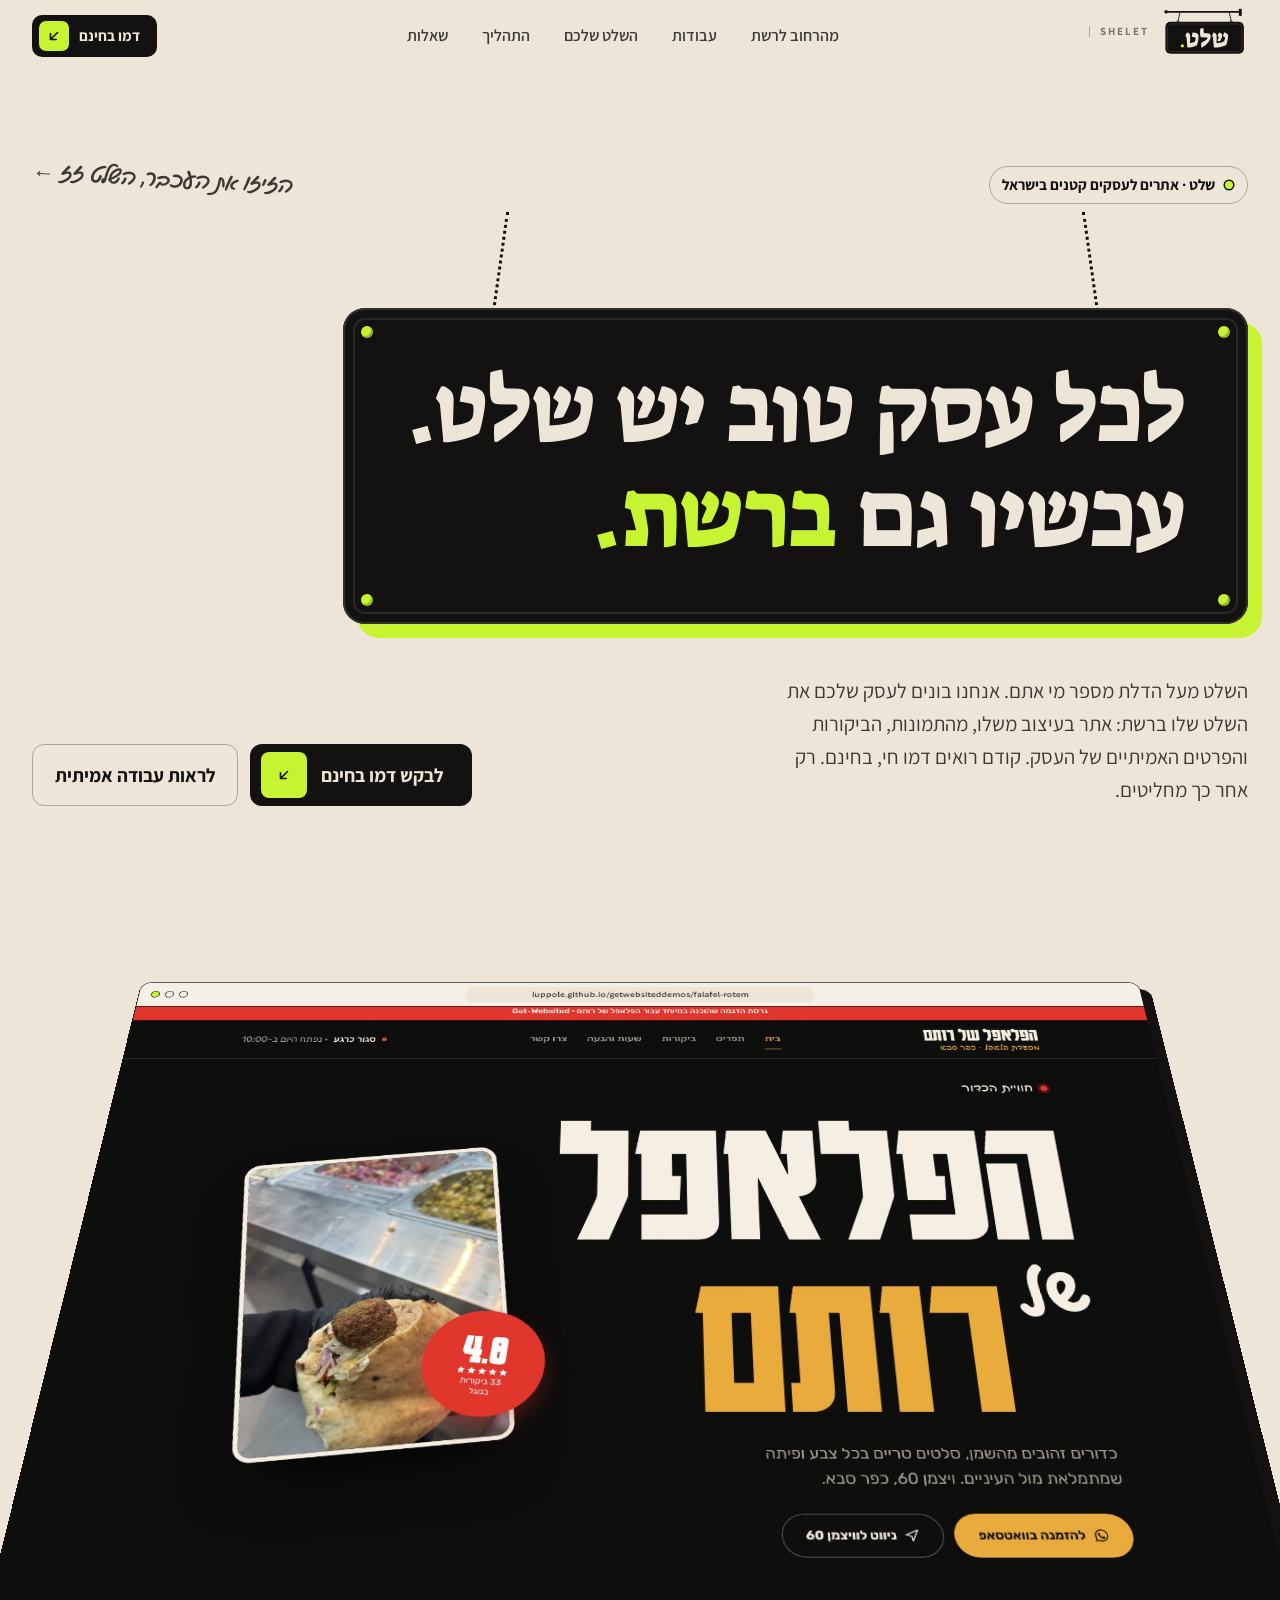
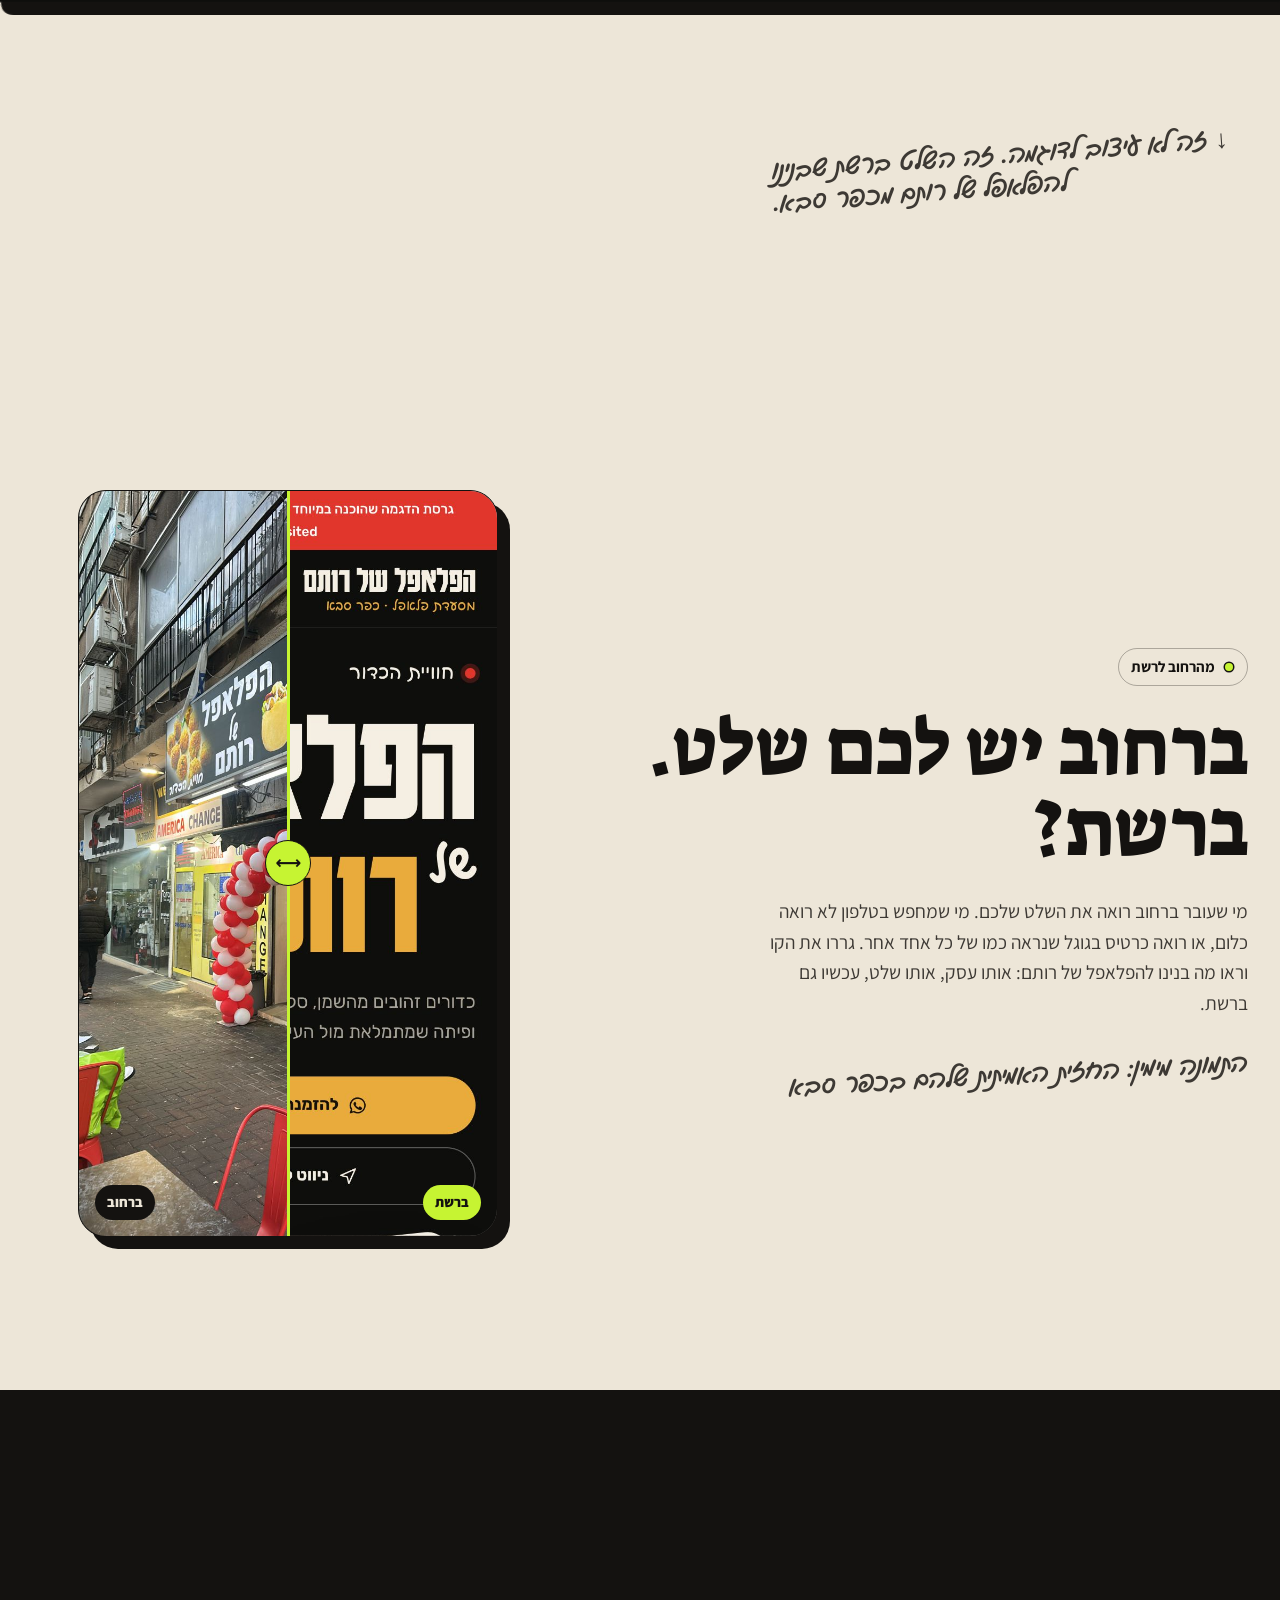
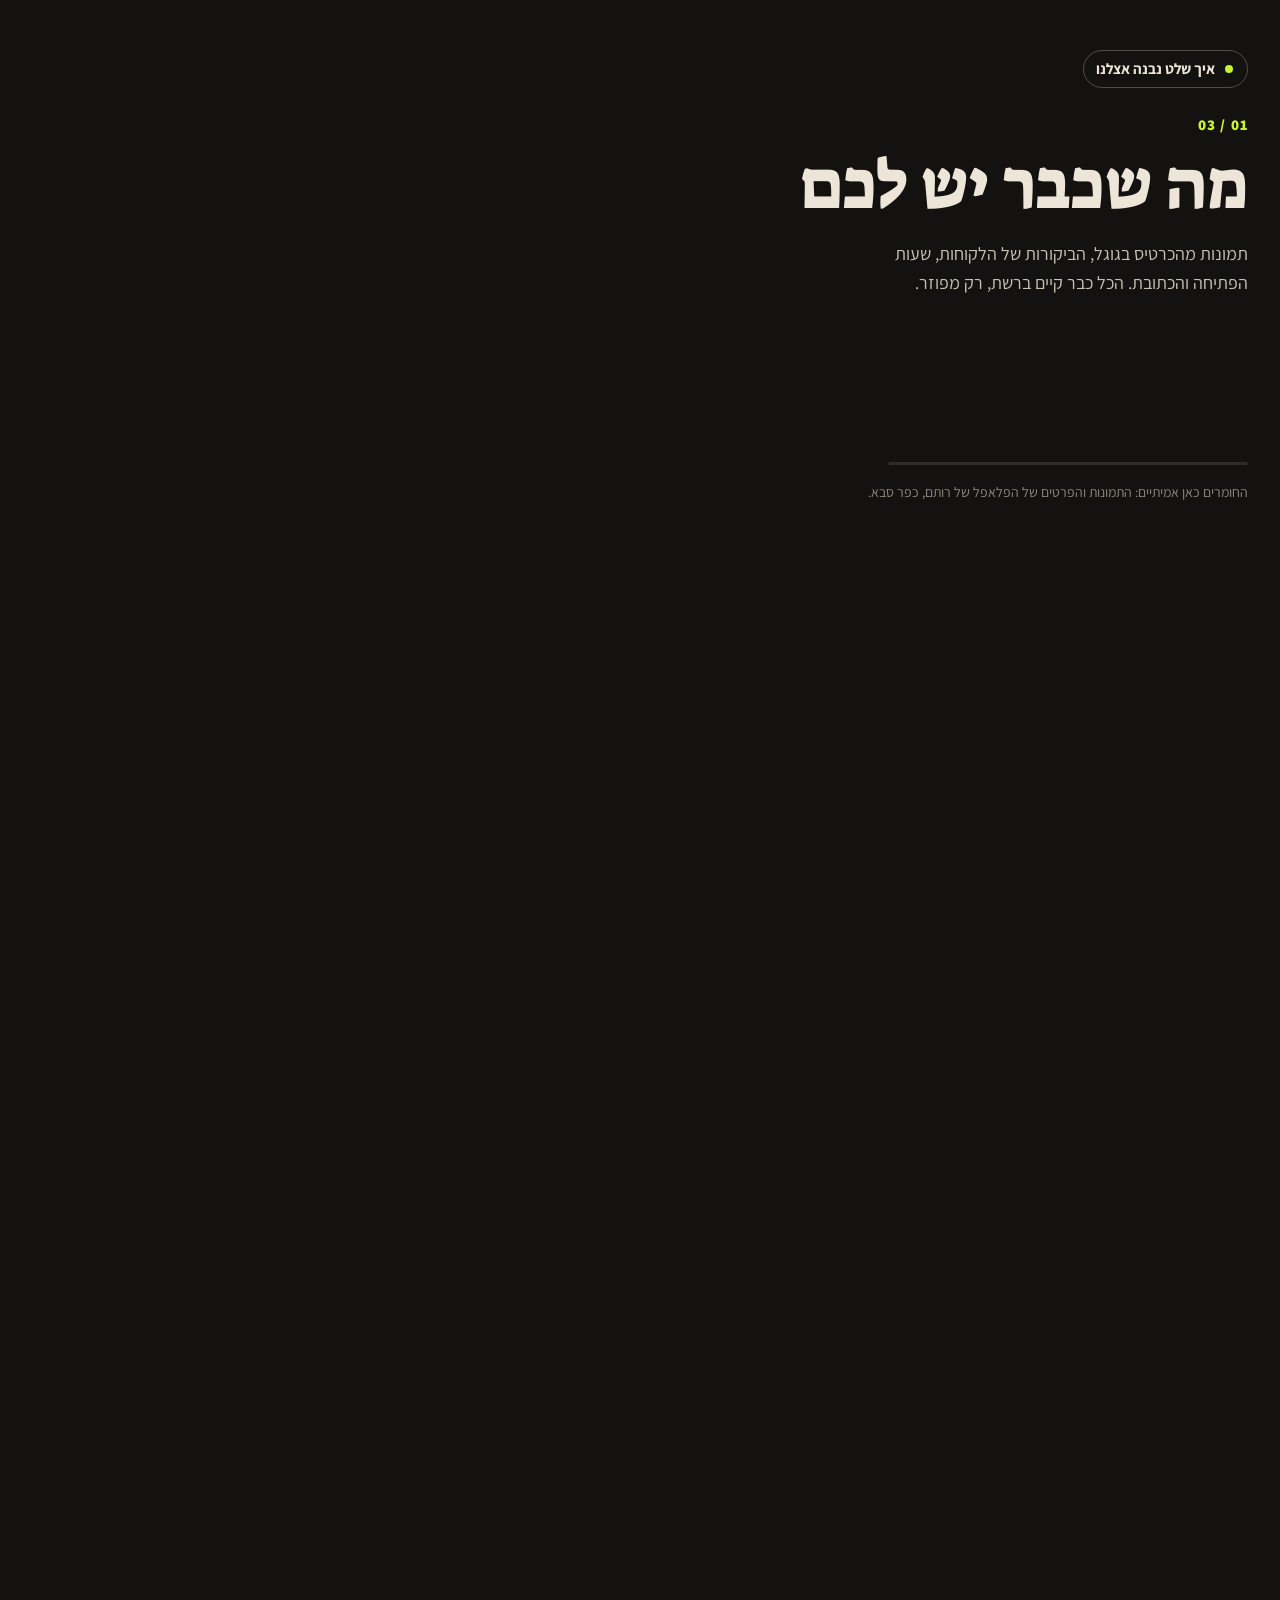
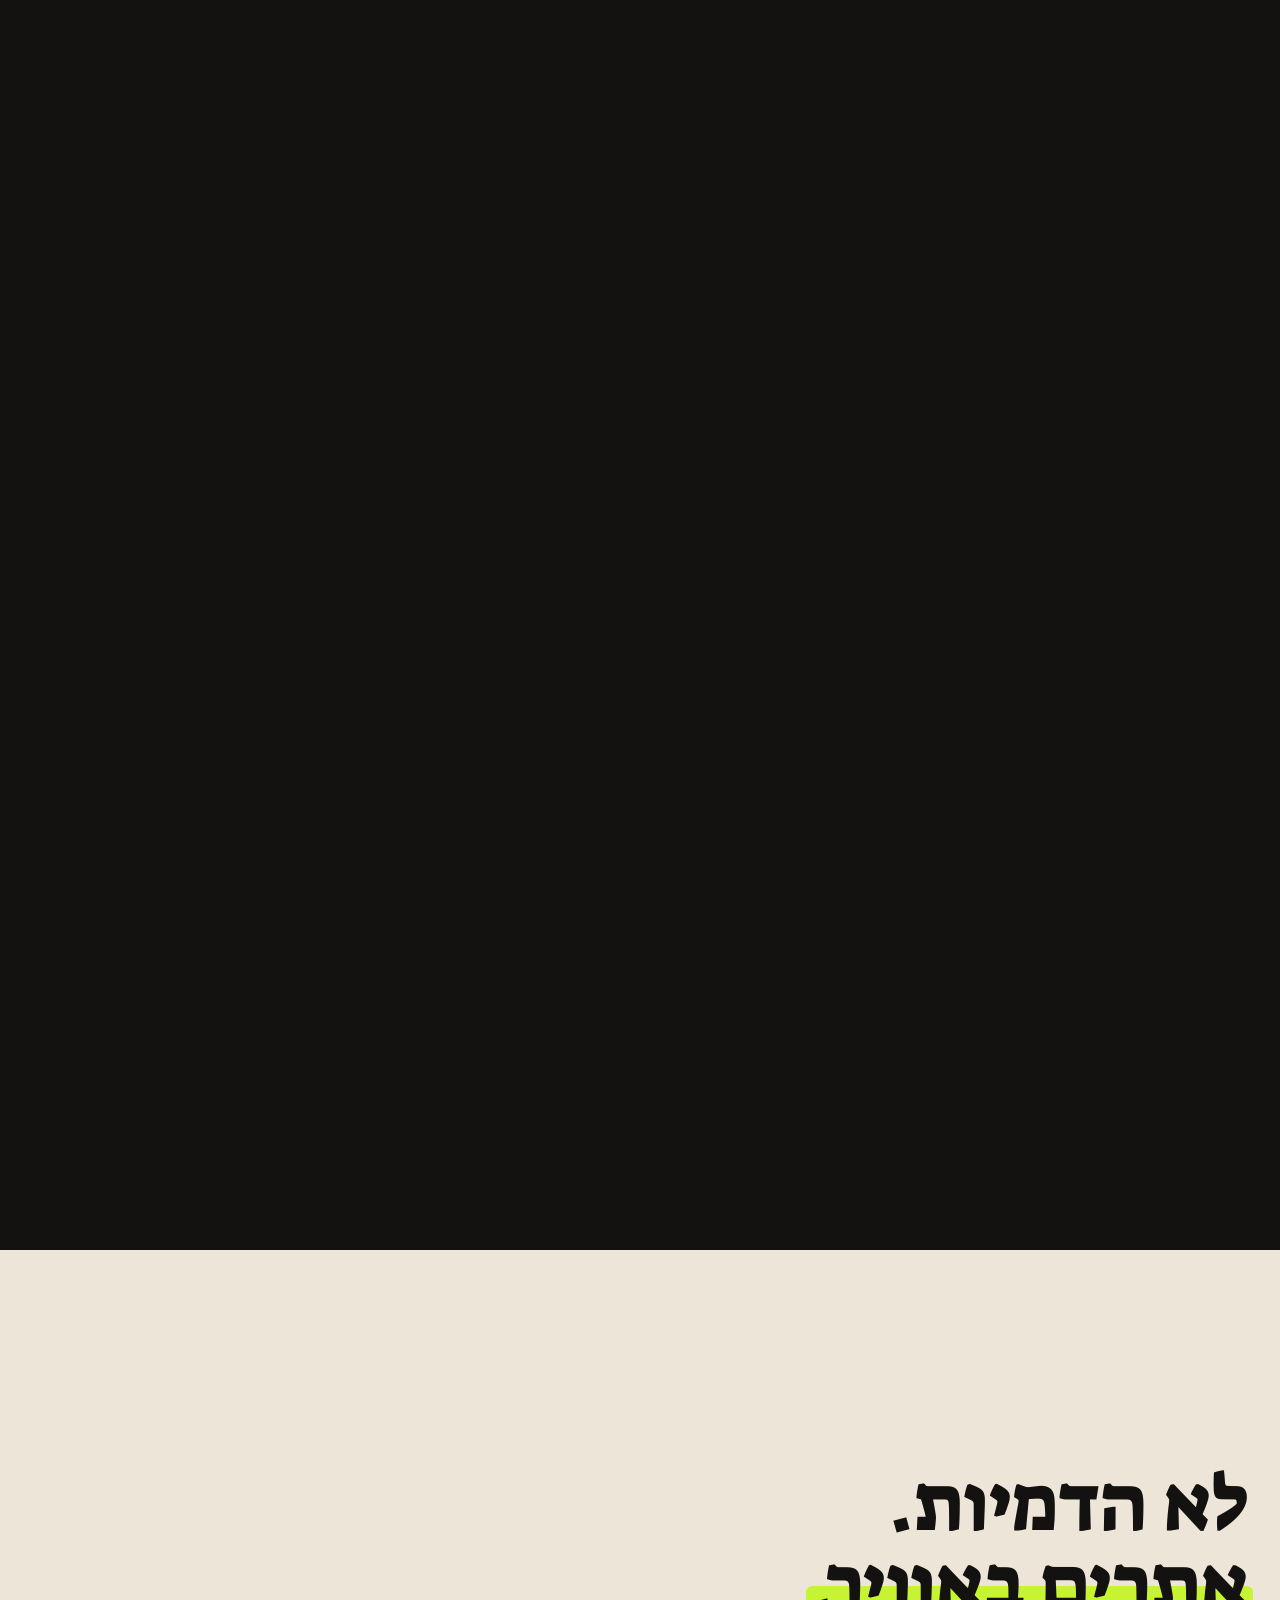
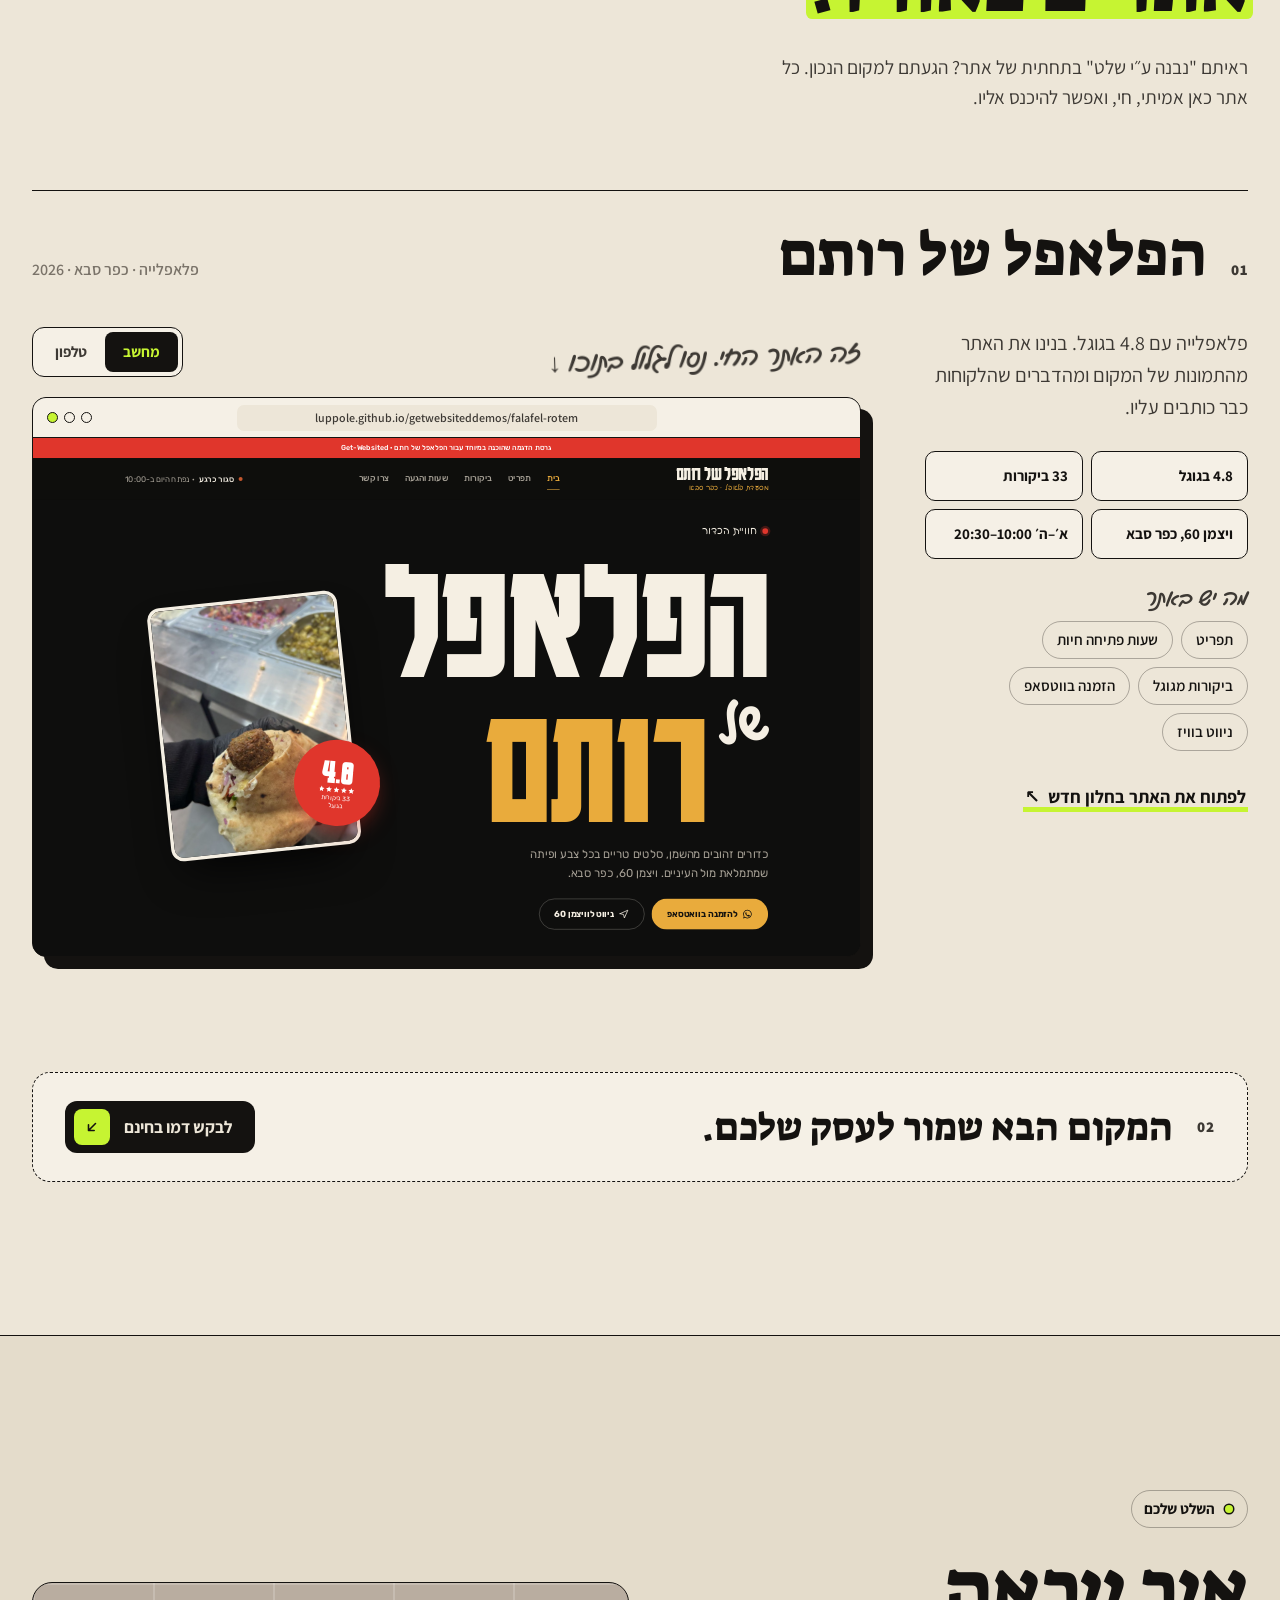
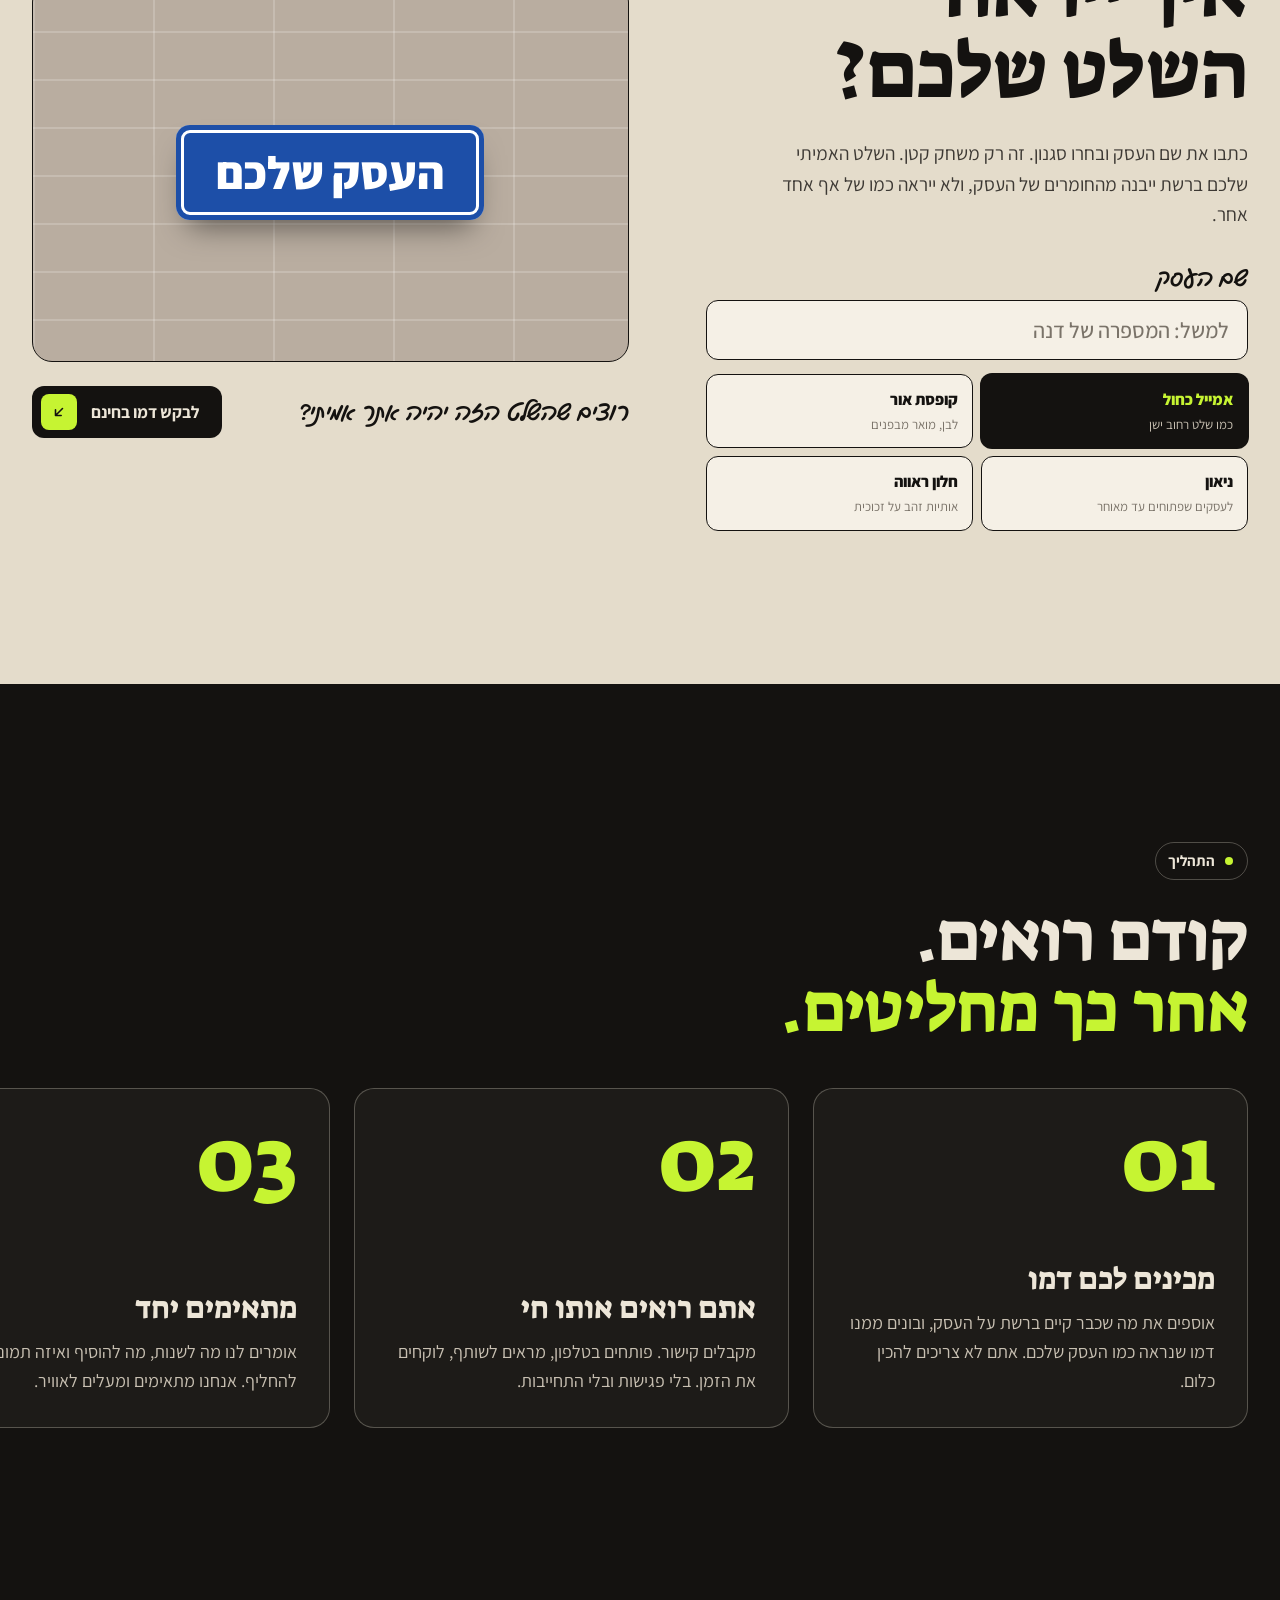
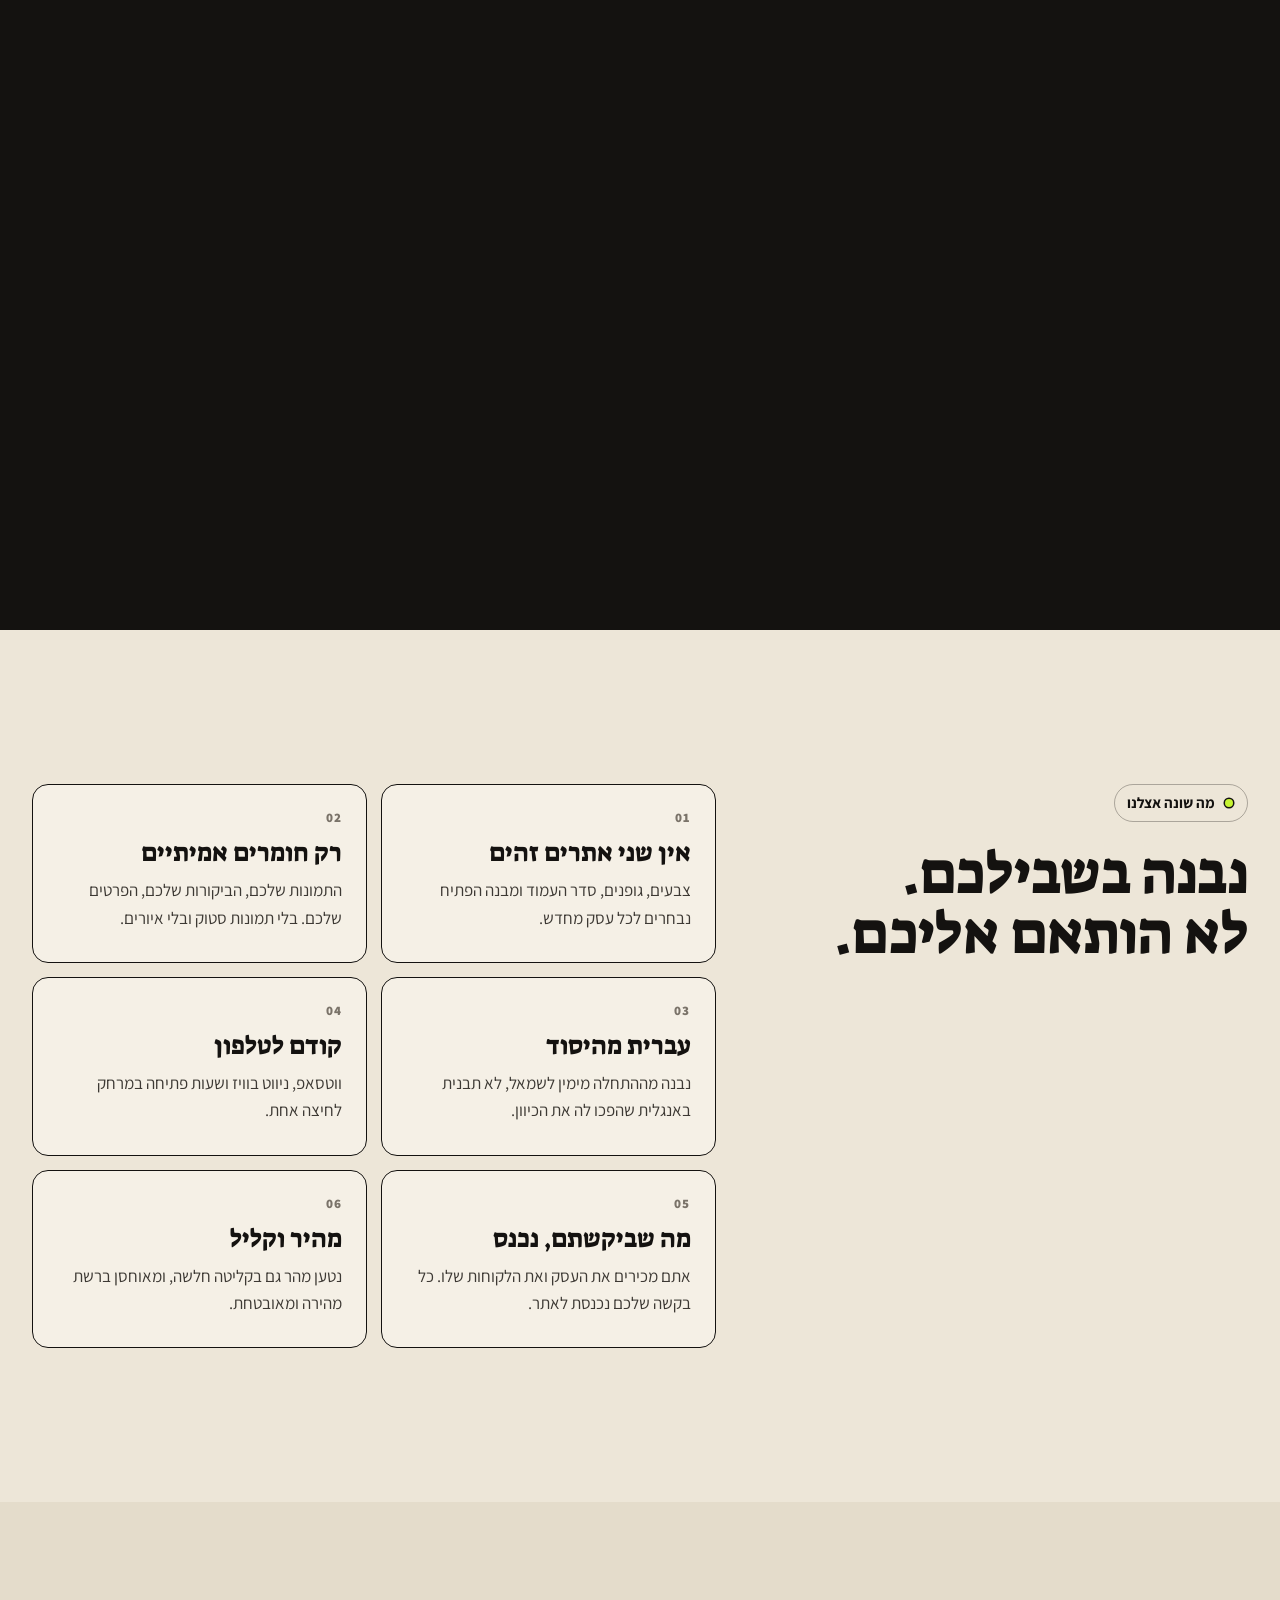
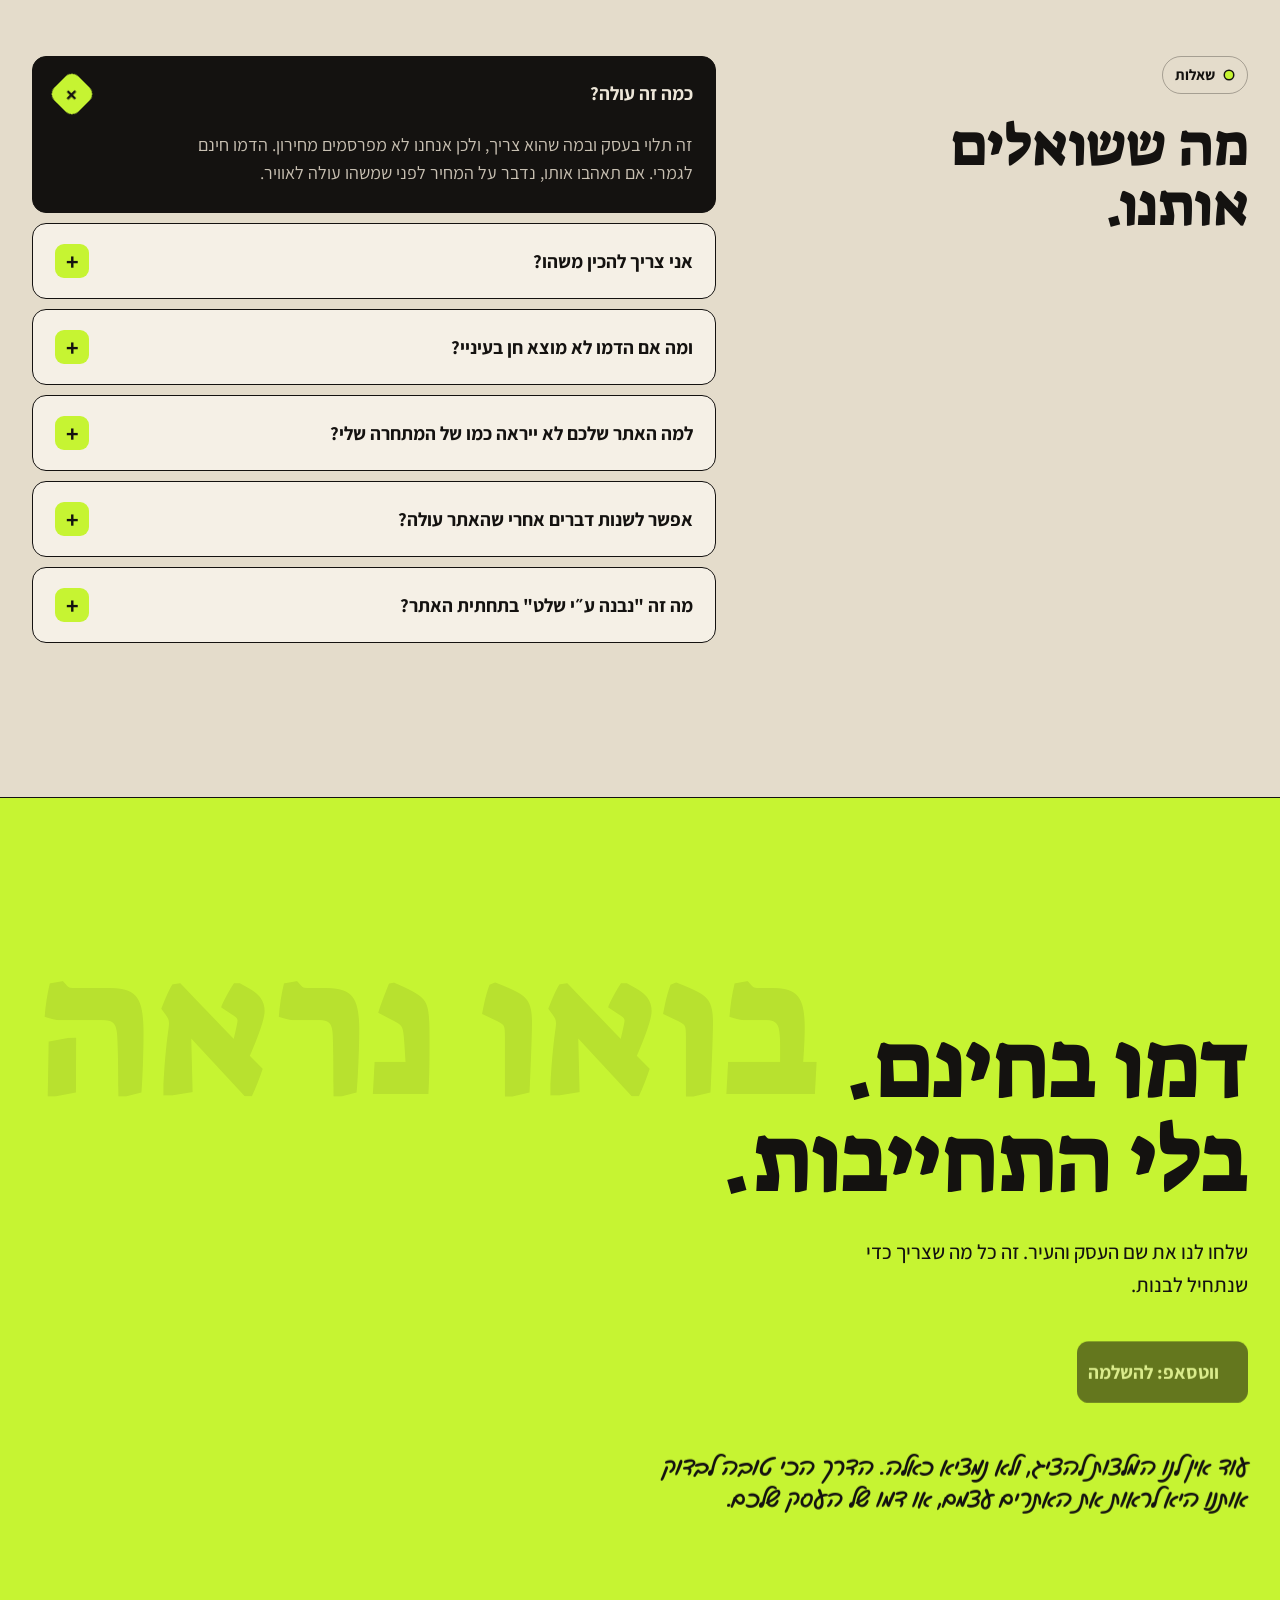
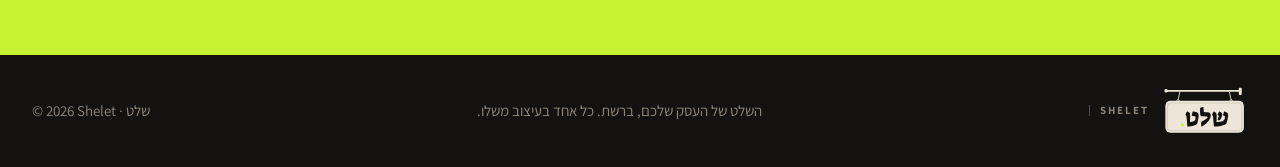
==== commit 8214cc8c: "Rebrand company site to שלט · Shelet Hanging-sign logo (outlined Suez One letters), swinging sign he" ====
--- a/index.html
+++ b/index.html
@@ -3,11 +3,11 @@
   <head>
     <meta charset="UTF-8" />
     <meta name="viewport" content="width=device-width, initial-scale=1, viewport-fit=cover" />
-    <title>Get Websited | אתרים לעסקים קטנים, כל אחד בעיצוב משלו</title>
+    <title>שלט · Shelet | השלט של העסק שלכם, ברשת</title>
     <meta name="description" content="אנחנו בונים אתרים לעסקים קטנים בישראל מהתמונות, הביקורות והפרטים האמיתיים של העסק. קודם רואים דמו בחינם, אחר כך מחליטים." />
     <meta name="theme-color" content="#ede6d8" />
     <meta property="og:type" content="website" />
-    <meta property="og:title" content="Get Websited | אתרים לעסקים קטנים" />
+    <meta property="og:title" content="שלט · Shelet | השלט של העסק שלכם, ברשת" />
     <meta property="og:description" content="כל אתר בעיצוב משלו, מהחומרים האמיתיים של העסק. קודם דמו בחינם, אחר כך מחליטים." />
     <meta property="og:locale" content="he_IL" />
     <meta property="og:image" content="https://luppole.github.io/getwebsiteddemos/work/falafel-rotem/desktop.jpg" />
@@ -15,8 +15,8 @@
     <link rel="preconnect" href="https://fonts.googleapis.com" />
     <link rel="preconnect" href="https://fonts.gstatic.com" crossorigin />
     <link href="https://fonts.googleapis.com/css2?family=Suez+One&family=Gveret+Levin&family=Assistant:wght@300;400;500;600;700;800&display=swap" rel="stylesheet" />
-    <script type="module" crossorigin src="./assets/index-DW4yE-an.js"></script>
-    <link rel="stylesheet" crossorigin href="./assets/index-BqJQcieJ.css">
+    <script type="module" crossorigin src="./assets/index-DASx9olA.js"></script>
+    <link rel="stylesheet" crossorigin href="./assets/index-nnXDGe0d.css">
   </head>
   <body>
     <div id="root"></div>
--- a/assets/index-nnXDGe0d.css
+++ b/assets/index-nnXDGe0d.css
@@ -0,0 +1 @@
+:root{--bg: #ede6d8;--bg-2: #e4dccb;--card: #f5f0e6;--fg: #141210;--fg-2: #3d3934;--muted: #7a7369;--line: rgba(20, 18, 16, .13);--line-2: rgba(20, 18, 16, .3);--lime: #c6f432;--ink: #141210;--display: "Suez One", "Assistant", serif;--hand: "Gveret Levin", "Assistant", cursive;--sans: "Assistant", system-ui, sans-serif;--ease: cubic-bezier(.22, 1, .36, 1);--r: 14px;--logo-paper: #ede6d8}.dark{--bg: #141210;--bg-2: #1d1b18;--card: #1d1b18;--fg: #ede6d8;--fg-2: #c8c0b2;--muted: #8d867b;--line: rgba(237, 230, 216, .12);--line-2: rgba(237, 230, 216, .28);--logo-paper: #141210;background:var(--bg);color:var(--fg)}*,*:before,*:after{box-sizing:border-box}html{scroll-behavior:smooth;scroll-padding-top:84px;-webkit-text-size-adjust:100%;background:var(--bg)}@media(prefers-reduced-motion:reduce){html{scroll-behavior:auto}}body{margin:0;background:var(--bg);color:var(--fg);font:400 18px/1.6 var(--sans);-webkit-font-smoothing:antialiased;overflow-x:clip}img{display:block;max-width:100%}a{color:inherit}h1,h2,h3,p{margin:0}ul,ol{margin:0;padding:0;list-style:none}button{font:inherit;color:inherit}::selection{background:var(--lime);color:var(--ink)}:focus-visible{outline:2px solid var(--fg);outline-offset:3px;border-radius:6px}.skip{position:absolute;inset-inline-start:16px;top:-60px;z-index:100;background:var(--ink);color:var(--bg);padding:10px 16px;border-radius:8px;text-decoration:none}.skip:focus{top:16px}.wrap{width:min(1280px,100% - 64px);margin-inline:auto}@media(max-width:640px){.wrap{width:calc(100% - 40px)}}.mark{position:relative;display:inline-block;white-space:nowrap}.mark-bg{position:absolute;inset-inline:-.06em;bottom:.08em;height:.42em;background:var(--lime);transform-origin:right;border-radius:.08em;z-index:0}.mark-t{position:relative;z-index:1}.dark .mark-bg{height:.1em;bottom:.02em}.dark .mark-t{color:var(--lime)}.note{font:400 clamp(22px,2vw,28px)/1.25 var(--hand);color:var(--fg-2);transform-origin:right center}.logo{display:inline-flex;align-items:center;gap:12px;color:var(--fg)}.logo svg{display:block}.logo-latin{font:700 11px/1 var(--sans);letter-spacing:.18em;text-transform:uppercase;color:var(--muted);padding-inline-start:10px;border-inline-start:1.5px solid var(--line-2)}.b{--h: 52px;position:relative;display:inline-flex;align-items:center;gap:14px;height:var(--h);padding-inline:22px 8px;border-radius:12px;font:700 17px/1 var(--sans);text-decoration:none;white-space:nowrap;cursor:pointer;border:1.5px solid transparent;will-change:transform;transition:background-color .25s,color .25s,border-color .25s}.b-sm{--h: 42px;font-size:15px;padding-inline:16px 6px;gap:10px;border-radius:10px}.b-lg{--h: 62px;font-size:19px;padding-inline:28px 10px}.b-roll{position:relative;display:grid;overflow:hidden;height:1.2em;line-height:1.2}.b-t{grid-area:1 / 1;transition:transform .45s var(--ease)}.b-t+.b-t{transform:translateY(110%)}.b:hover .b-t:first-child{transform:translateY(-110%)}.b:hover .b-t+.b-t{transform:translateY(0)}.b-ico{display:grid;place-items:center;width:calc(var(--h) - 16px);height:calc(var(--h) - 16px);border-radius:8px;transition:transform .45s var(--ease),background-color .25s,color .25s}.b-sm .b-ico{width:calc(var(--h) - 12px);height:calc(var(--h) - 12px);border-radius:7px}.b:hover .b-ico{transform:rotate(-45deg)}.b-ink{background:var(--ink);color:#ede6d8}.b-ink .b-ico,.dark .b-ink{background:var(--lime);color:var(--ink)}.dark .b-ink .b-ico{background:var(--ink);color:var(--lime)}.b-lime{background:var(--lime);color:var(--ink)}.b-lime .b-ico{background:var(--ink);color:var(--lime)}.b-ghost{border-color:var(--line-2);color:var(--fg);padding-inline:22px}.b-ghost:hover{border-color:var(--fg)}.b-ghost .b-ico{border:1.5px solid var(--line-2)}.b.is-disabled{opacity:.55;cursor:not-allowed}.b.is-disabled:hover .b-t:first-child{transform:none}.link-arrow{display:inline-flex;gap:8px;align-items:center;font-weight:700;text-decoration:none;background:linear-gradient(var(--lime),var(--lime)) no-repeat right bottom / 100% .3em;padding-inline:2px;transition:background-size .3s var(--ease)}.link-arrow:hover{background-size:100% 100%}.header{position:fixed;inset-inline:0;top:0;z-index:50;transition:background-color .3s,border-color .3s;border-bottom:1px solid transparent}.header.is-solid{background:#ede6d8f0;border-bottom-color:var(--line)}.header-row{display:flex;align-items:center;justify-content:space-between;gap:24px;height:72px}.header-logo{text-decoration:none}.header-nav{display:flex;gap:6px;font-size:16px;font-weight:600}.header-nav a{text-decoration:none;color:var(--fg-2);padding:8px 14px;border-radius:999px;transition:background-color .2s,color .2s}.header-nav a:hover{background:var(--ink);color:var(--lime)}.header-progress{position:absolute;inset-inline:0;bottom:-1px;height:3px;background:var(--lime);transform-origin:right}@media(max-width:860px){.header-nav{display:none}}.section{padding-block:clamp(96px,12vw,168px)}.section-head{max-width:960px;margin-bottom:clamp(48px,6vw,80px)}.eyebrow{display:inline-flex;align-items:center;gap:10px;font-size:15px;font-weight:700;color:var(--fg);margin-bottom:22px;padding:6px 14px 6px 12px;border:1.5px solid var(--line-2);border-radius:999px}.eyebrow:before{content:"";width:8px;height:8px;border-radius:50%;background:var(--lime);box-shadow:0 0 0 1.5px var(--ink)}.section-title{font:400 clamp(46px,6.2vw,96px)/1.02 var(--display);letter-spacing:-.01em;text-wrap:balance}.section-lede{margin-top:26px;font-size:clamp(18px,1.5vw,21px);color:var(--fg-2);max-width:54ch}.hero{padding-top:clamp(124px,13vw,168px);overflow:clip}.hero-kicker{display:inline-flex;align-items:center;gap:10px;font-size:15px;font-weight:700;margin-bottom:clamp(20px,2.4vw,32px);padding:6px 14px 6px 12px;border:1.5px solid var(--line-2);border-radius:999px}.dot{display:inline-block;width:8px;height:8px;border-radius:50%;background:var(--lime);box-shadow:0 0 0 1.5px var(--ink);flex:none}.hero-title{font:400 clamp(56px,9.4vw,152px)/1 var(--display);letter-spacing:-.02em;display:flex;flex-direction:column}.hero-line{display:flex;gap:.22em;flex-wrap:wrap}.word-mask{display:inline-block;overflow:hidden;padding-block:.02em .14em;margin-bottom:-.1em}.word{display:inline-block;transform-origin:right bottom}.hero-foot{display:grid;grid-template-columns:1fr auto;gap:32px 64px;align-items:end;margin-top:clamp(32px,4vw,56px)}.hero-lede{font-size:clamp(19px,1.6vw,23px);color:var(--fg-2);max-width:48ch}.hero-cta{display:flex;gap:12px;flex-wrap:wrap}.hero-stage{position:relative;margin-top:clamp(72px,9vw,120px);padding-bottom:clamp(80px,10vw,140px);perspective:1600px}.hero-stage-inner{transform-origin:50% 0%;will-change:transform}.hero-note{max-width:34ch;margin:0 0 22px auto;text-align:end}@media(max-width:900px){.hero-foot{grid-template-columns:1fr}.hero-stage{margin-top:56px}}.browser{border-radius:var(--r);overflow:hidden;background:#0e0e0d;border:1.5px solid var(--ink);box-shadow:12px 12px 0 var(--ink)}.dark .browser{border-color:var(--line-2);box-shadow:12px 12px 0 var(--lime)}.browser-bar{display:flex;align-items:center;gap:12px;height:40px;padding:0 14px;background:var(--card);border-bottom:1.5px solid var(--ink)}.dark .browser-bar{border-bottom-color:var(--line-2)}.dots{display:inline-flex;gap:6px}.dots i{width:11px;height:11px;border-radius:50%;border:1.5px solid var(--fg)}.dots i:first-child{background:var(--lime)}.dots-ghost{visibility:hidden}.browser-url{flex:1;max-width:420px;margin-inline:auto;text-align:center;font:600 12px/26px var(--sans);color:var(--fg-2);background:var(--bg);border-radius:7px;overflow:hidden;text-overflow:ellipsis;white-space:nowrap;padding:0 10px}.browser-body img{width:100%}.phone{border-radius:40px;padding:9px;background:var(--ink);border:1.5px solid var(--ink);box-shadow:10px 10px 0 var(--lime)}.phone-screen{border-radius:31px;overflow:hidden;aspect-ratio:390 / 844;background:#0e0e0d;position:relative}.phone-screen>img{width:100%;height:100%;object-fit:cover;object-position:top}.phone-screen .live{position:absolute;top:0;right:0;bottom:0;left:0;aspect-ratio:auto!important}.live{position:relative;overflow:hidden;background:#0e0e0d}.live-poster{position:absolute;top:0;right:0;bottom:0;left:0;width:100%;height:100%;object-fit:cover;object-position:top;transition:opacity .4s;pointer-events:none}.live iframe{position:absolute;top:0;left:0;border:0;transform-origin:0 0;transition:opacity .4s;background:#0e0e0d}.story{position:relative;height:340vh}.story-sticky{position:sticky;top:0;height:100vh;height:100svh;display:flex;align-items:center;overflow:hidden}.story-grid{display:grid;grid-template-columns:.9fr 1.1fr;gap:48px;align-items:center;height:100%;padding-top:72px}.story-caps{position:relative;min-height:320px}.story-cap{position:absolute;top:0;right:0;bottom:0;left:0}.story-cap.is-static{position:static;margin-bottom:40px}.story-k{display:inline-block;font:800 15px/1 var(--sans);letter-spacing:.08em;color:var(--lime);margin-bottom:18px}.story-cap h2,.story-cap h3{font:400 clamp(44px,5.4vw,86px)/1.02 var(--display);margin-bottom:20px;letter-spacing:-.01em}.story-cap p{font-size:clamp(18px,1.4vw,21px);color:var(--fg-2);max-width:42ch}.story-bar{height:3px;background:var(--line);margin-top:32px;max-width:360px;border-radius:2px;overflow:hidden}.story-bar span{display:block;height:100%;background:var(--lime);transform-origin:right}.story-note{margin-top:16px;font-size:14px;color:var(--muted)}.story-stage{position:relative;height:min(78vh,720px)}.piece{position:absolute;top:50%;left:50%;translate:-50% -50%;will-change:transform,opacity}.piece-photo img{border-radius:10px;border:5px solid #ede6d8;aspect-ratio:3 / 4;object-fit:cover;box-shadow:8px 8px #00000080}.piece-chip span{display:inline-block;white-space:nowrap;padding:10px 18px;border-radius:999px;background:var(--lime);color:var(--ink);font-weight:800;font-size:clamp(14px,1.2vw,17px);border:1.5px solid var(--ink)}.story-phone{position:absolute;top:50%;left:50%;translate:-50% -50%;width:min(300px,46%)}.story-static-grid{display:grid;grid-template-columns:1fr 320px;gap:64px;align-items:center}@media(max-width:900px){.story{height:300vh}.story-grid{grid-template-columns:1fr;grid-template-rows:auto 1fr;gap:8px;padding-top:88px;padding-bottom:24px;align-content:start}.story-caps{min-height:220px}.story-cap h2{font-size:38px;margin-bottom:10px}.story-cap p{font-size:16px}.story-bar,.story-note{display:none}.story-stage{height:58vh;height:58svh}.story-phone{width:min(230px,56%)}.story-static-grid{grid-template-columns:1fr}}@media(max-width:600px){.piece-chip span{font-size:12px;padding:7px 12px}}.case{border-top:1.5px solid var(--ink);padding-top:32px}.case-head{display:grid;grid-template-columns:auto 1fr auto;align-items:baseline;gap:24px;margin-bottom:40px}.case-index{font:800 15px/1 var(--sans);letter-spacing:.08em;color:var(--fg-2)}.case-name{font:400 clamp(40px,4.8vw,72px)/1.05 var(--display)}.case-meta{color:var(--muted);font-size:16px;font-weight:600}.case-body{display:grid;grid-template-columns:minmax(260px,.7fr) 1.8fr;gap:clamp(32px,5vw,72px);align-items:start}.case-info{position:sticky;top:104px}.case-idea{font-size:20px;color:var(--fg-2);margin-bottom:28px}.case-facts{display:grid;grid-template-columns:1fr 1fr;gap:8px;margin-bottom:28px}.case-facts li{background:var(--card);border:1.5px solid var(--ink);border-radius:10px;padding:12px 14px;font-weight:700;font-size:15px}.case-label{font:400 22px/1 var(--hand);color:var(--fg-2);margin-bottom:12px}.tags{display:flex;flex-wrap:wrap;gap:8px;margin-bottom:32px}.tags li{font-size:15px;font-weight:600;padding:6px 14px;border:1.5px solid var(--line-2);border-radius:999px}.case-toolbar{display:flex;justify-content:space-between;align-items:center;gap:16px;margin-bottom:20px;flex-wrap:wrap}.case-note{font-size:26px}.case-mobile{display:flex;justify-content:center}.case-mobile .phone{width:min(360px,82%)}.toggle{display:inline-flex;padding:4px;border-radius:12px;background:var(--card);border:1.5px solid var(--ink)}.toggle button{position:relative;border:0;background:none;padding:8px 18px;min-height:38px;border-radius:8px;cursor:pointer;font-size:15px;font-weight:700;color:var(--fg-2)}.toggle button[aria-pressed=true]{color:var(--lime)}.toggle-pill{position:absolute;top:0;right:0;bottom:0;left:0;border-radius:8px;background:var(--ink)}.toggle-label{position:relative}.next-slot{margin-top:clamp(80px,9vw,128px);display:grid;grid-template-columns:auto 1fr auto;align-items:center;gap:24px;padding:28px 32px;border:1.5px dashed var(--ink);border-radius:18px;background:var(--card)}.next-title{font:400 clamp(28px,3vw,46px)/1.1 var(--display)}@media(max-width:960px){.case-head{grid-template-columns:1fr;gap:10px}.case-body{grid-template-columns:1fr}.case-info{position:static}.next-slot{grid-template-columns:1fr;justify-items:start;padding:24px}}.process-sticky{position:sticky;top:0;height:100vh;height:100svh;display:flex;flex-direction:column;justify-content:center;gap:clamp(32px,5vh,64px);overflow:hidden}.process-head .section-title{font-size:clamp(44px,5.4vw,88px)}.process-row{display:flex;gap:24px;padding-inline:max(32px,calc((100vw - 1280px)/2));width:max-content}.pcard{width:clamp(340px,34vw,460px);min-height:340px;flex:none;display:flex;flex-direction:column;justify-content:space-between;gap:40px;padding:32px;border:1.5px solid var(--line-2);border-radius:20px;background:var(--card);transition:background-color .35s,color .35s,transform .35s var(--ease)}.pcard:hover{background:var(--lime);color:var(--ink);transform:rotate(-1.2deg)}.pcard:hover .pcard-text,.pcard:hover .pcard-num{color:var(--ink)}.pcard-num{font:400 clamp(72px,7vw,112px)/.9 var(--display);color:var(--lime);transition:color .35s}.pcard-title{font:400 clamp(28px,2.4vw,38px)/1.1 var(--display);margin-bottom:12px}.pcard-text{color:var(--fg-2);transition:color .35s}.process-list{display:grid;gap:16px;margin-top:40px}.process-list .pcard{width:auto;min-height:0}.process:not(.process-h) .process-head{padding:0}.principles-grid{display:grid;grid-template-columns:.8fr 1.2fr;gap:clamp(40px,6vw,96px);align-items:start}.principles-head{position:sticky;top:120px}.principles-head .section-title,.faq-grid .section-title{font-size:clamp(42px,4.6vw,74px)}.plist{display:grid;grid-template-columns:1fr 1fr;gap:14px}.pitem{padding:26px 24px 30px;height:100%;border:1.5px solid var(--ink);border-radius:16px;background:var(--card);transition:transform .35s var(--ease),box-shadow .35s var(--ease)}.pitem:hover{transform:translate(-4px,-4px);box-shadow:6px 6px 0 var(--ink)}.pitem-num{display:block;font:800 13px/1 var(--sans);letter-spacing:.08em;color:var(--muted);margin-bottom:14px}.pitem h3{font:400 clamp(24px,2vw,30px)/1.15 var(--display);margin-bottom:10px}.pitem p{color:var(--fg-2);font-size:17px}@media(max-width:900px){.principles-grid{grid-template-columns:1fr}.principles-head{position:static}}@media(max-width:600px){.plist{grid-template-columns:1fr}}.faq{background:var(--bg-2)}.faq-grid{display:grid;grid-template-columns:.8fr 1.2fr;gap:clamp(32px,6vw,96px);align-items:start}.faq-list{display:grid;gap:10px}.faq-item{border:1.5px solid var(--ink);border-radius:14px;background:var(--card);overflow:hidden;transition:background-color .25s}.faq-item.is-open{background:var(--ink);color:#ede6d8}.faq-item h3{font:inherit}.faq-item button{width:100%;display:flex;justify-content:space-between;align-items:center;gap:24px;padding:20px 22px;background:none;border:0;cursor:pointer;text-align:start;font:700 19px/1.4 var(--sans)}.faq-icon{display:grid;place-items:center;flex:none;width:34px;height:34px;border-radius:9px;background:var(--lime);color:var(--ink);font:700 24px/1 var(--sans)}.faq-a{overflow:hidden}.faq-a p{padding:0 22px 24px;color:#c8c0b2;max-width:60ch;font-size:18px}@media(max-width:900px){.faq-grid{grid-template-columns:1fr}.faq-grid .section-head{margin-bottom:16px}}.cta{position:relative;background:var(--lime);color:var(--ink);padding-block:clamp(80px,11vw,160px);overflow:hidden;border-top:1.5px solid var(--ink)}.cta-big{font:400 clamp(96px,15vw,240px)/.95 var(--display);white-space:nowrap;color:#14121014;margin-bottom:clamp(-120px,-8vw,-40px);pointer-events:none;-webkit-user-select:none;user-select:none}.cta-big span{display:inline-block}.cta-inner{position:relative}.cta-title{font:400 clamp(52px,7.4vw,120px)/1 var(--display);margin-bottom:28px;letter-spacing:-.015em}.cta-lede{font-size:clamp(19px,1.6vw,23px);max-width:44ch;margin-bottom:40px;font-weight:500}.cta-actions{display:flex;flex-wrap:wrap;gap:12px}.cta .b-ink .b-ico{background:var(--lime)}.cta-honest{margin-top:48px;font:400 24px/1.3 var(--hand);max-width:46ch}.footer{color:var(--muted);font-size:15px}.footer-row{display:flex;align-items:center;justify-content:space-between;gap:16px 32px;flex-wrap:wrap;padding-block:32px}.case-body>*,.story-grid>*,.principles-grid>*,.faq-grid>*,.hero-foot>*{min-width:0}.hero-top{display:flex;justify-content:space-between;align-items:center;gap:16px;margin-bottom:8px}.hero-top .hero-kicker{margin-bottom:0}.hero-hint{font-size:22px}@media(hover:none){.hero-hint{display:none}}.hang{position:relative;display:inline-block;transform-origin:50% -90px;margin-top:96px;max-width:100%}.hang-chain{position:absolute;top:-96px;width:0;height:100px;border-inline-start:3px dotted var(--ink)}.hang-chain-r{right:18%;transform:rotate(-8deg);transform-origin:top}.hang-chain-l{left:18%;transform:rotate(8deg);transform-origin:top}.hang-board{position:relative;background:var(--ink);color:#ede6d8;border-radius:22px;padding:clamp(28px,4vw,56px) clamp(28px,5vw,72px) clamp(32px,4.4vw,60px);box-shadow:14px 14px 0 var(--lime),inset 0 0 0 2px #ede6d824,inset 0 0 0 10px var(--ink),inset 0 0 0 12px #ede6d81a}.screw{position:absolute;width:12px;height:12px;border-radius:50%;background:var(--lime);box-shadow:inset -2px -2px #00000040}.screw:nth-of-type(1){top:18px;right:18px}.screw:nth-of-type(2){top:18px;left:18px}.screw:nth-of-type(3){bottom:18px;right:18px}.screw:nth-of-type(4){bottom:18px;left:18px}.hero-sign .hero-title{font-size:clamp(44px,7.4vw,124px);line-height:1.04}.hero-sign .word.is-accent{color:var(--lime)}@media(max-width:640px){.hang{margin-top:72px}.hang-chain{top:-72px;height:76px}.hang-board{border-radius:16px;box-shadow:8px 8px 0 var(--lime)}.screw{width:9px;height:9px}}.street-grid{display:grid;grid-template-columns:1.1fr .9fr;gap:clamp(40px,6vw,96px);align-items:center}.street-head{margin-bottom:0}.street-note{margin-top:28px}.street-stage{display:flex;justify-content:center}.compare{position:relative;width:min(420px,100%);aspect-ratio:9 / 16;border-radius:28px;overflow:hidden;border:1.5px solid var(--ink);box-shadow:12px 12px 0 var(--ink);cursor:ew-resize;touch-action:pan-y;-webkit-user-select:none;user-select:none;background:#0e0e0d}.compare img{position:absolute;top:0;right:0;bottom:0;left:0;width:100%;height:100%;object-fit:cover;object-position:top;pointer-events:none}.compare-a{object-position:center}.compare-b{position:absolute;top:0;right:0;bottom:0;left:0}.compare-handle{position:absolute;top:0;bottom:0;width:3px;margin-right:-1.5px;background:var(--lime);pointer-events:none}.compare-knob{position:absolute;top:50%;left:50%;translate:-50% -50%;display:grid;place-items:center;width:46px;height:46px;border-radius:50%;background:var(--lime);color:var(--ink);font-weight:800;border:1.5px solid var(--ink)}.compare-tag{position:absolute;bottom:16px;padding:6px 12px;border-radius:999px;background:var(--ink);color:#ede6d8;font-weight:800;font-size:14px;pointer-events:none}.compare-tag-a{left:16px}.compare-tag-b{right:16px;background:var(--lime);color:var(--ink)}.compare-range{position:absolute;inset:auto 0 0 0;width:100%;opacity:0;height:1px}.compare-range:focus-visible+*,.compare:focus-within{outline:2px solid var(--ink);outline-offset:4px}@media(max-width:900px){.street-grid{grid-template-columns:1fr}}.maker{background:var(--bg-2);border-block:1.5px solid var(--ink)}.maker-grid{display:grid;grid-template-columns:1fr 1.1fr;gap:clamp(40px,6vw,96px);align-items:center}.maker-head{margin-bottom:0}.maker-form{margin-top:36px}.maker-label{display:block;font:400 24px/1 var(--hand);margin-bottom:10px}.maker-input{width:100%;height:60px;padding:0 18px;border-radius:12px;border:1.5px solid var(--ink);background:var(--card);font:700 22px/1 var(--sans);color:var(--fg);outline:none;transition:box-shadow .2s}.maker-input:focus{box-shadow:5px 5px 0 var(--lime)}.maker-input::placeholder{color:var(--muted);font-weight:500}.maker-styles{display:grid;grid-template-columns:1fr 1fr;gap:8px;margin-top:14px}.maker-style{position:relative;text-align:start;padding:12px 14px;border-radius:12px;border:1.5px solid var(--ink);background:var(--card);cursor:pointer;display:grid;gap:2px}.maker-pill{position:absolute;top:-1.5px;right:-1.5px;bottom:-1.5px;left:-1.5px;border-radius:12px;background:var(--ink)}.maker-style-t{position:relative;font-weight:800;font-size:16px}.maker-style-h{position:relative;font-size:13px;color:var(--muted)}.maker-style[aria-checked=true] .maker-style-t{color:var(--lime)}.maker-style[aria-checked=true] .maker-style-h{color:#c8c0b2}.maker-stage{display:grid;gap:24px}.maker-wall{perspective:900px;display:grid;place-items:center;min-height:380px;padding:40px 24px;border-radius:20px;border:1.5px solid var(--ink);background-color:#b9ada0;background-image:linear-gradient(rgba(255,255,255,.18) 2px,transparent 2px),linear-gradient(90deg,rgba(255,255,255,.18) 2px,transparent 2px);background-size:100% 48px,120px 100%;overflow:hidden}.sign{transform-origin:50% 0;max-width:100%;text-align:center}.sign-text{display:block;overflow-wrap:anywhere}.sign-enamel{background:#1d4fa8;color:#fff;padding:22px 40px;border-radius:14px;box-shadow:inset 0 0 0 5px #1d4fa8,inset 0 0 0 8px #fff,0 18px 30px -12px #00000080;font:800 clamp(30px,3.6vw,52px)/1.1 var(--sans)}.sign-lightbox{background:#fbfaf5;color:var(--ink);padding:26px 44px;border-radius:6px;border:10px solid #2a2724;box-shadow:0 0 60px #fffce6e6,0 0 0 1px #000;font:400 clamp(32px,4vw,58px)/1.1 var(--display)}.sign-neon{background:#141210;padding:30px 46px;border-radius:18px;font:400 clamp(36px,4.6vw,66px)/1.1 var(--hand);color:#f4ffd0;text-shadow:0 0 4px #fff,0 0 12px var(--lime),0 0 28px var(--lime),0 0 52px var(--lime);animation:flicker 2.8s .3s both}@keyframes flicker{0%,12%,18%,30%{opacity:1}10%,16%{opacity:.3}0%{opacity:0}}@media(prefers-reduced-motion:reduce){.sign-neon{animation:none}}.sign-vitrine{background:linear-gradient(135deg,#1e2224eb,#0c0e0ff2);padding:30px 46px;border-radius:4px;border:6px solid #3a2f22;font:400 clamp(32px,4vw,58px)/1.1 var(--display);color:transparent;background-clip:padding-box}.sign-vitrine .sign-text{background:linear-gradient(180deg,#f7e3a1,#c9962e 55%,#f3d98a);-webkit-background-clip:text;background-clip:text}.maker-cta{display:flex;align-items:center;justify-content:space-between;gap:16px;flex-wrap:wrap;font:400 24px/1.2 var(--hand)}@media(max-width:900px){.maker-grid{grid-template-columns:1fr}.maker-wall{min-height:260px}}
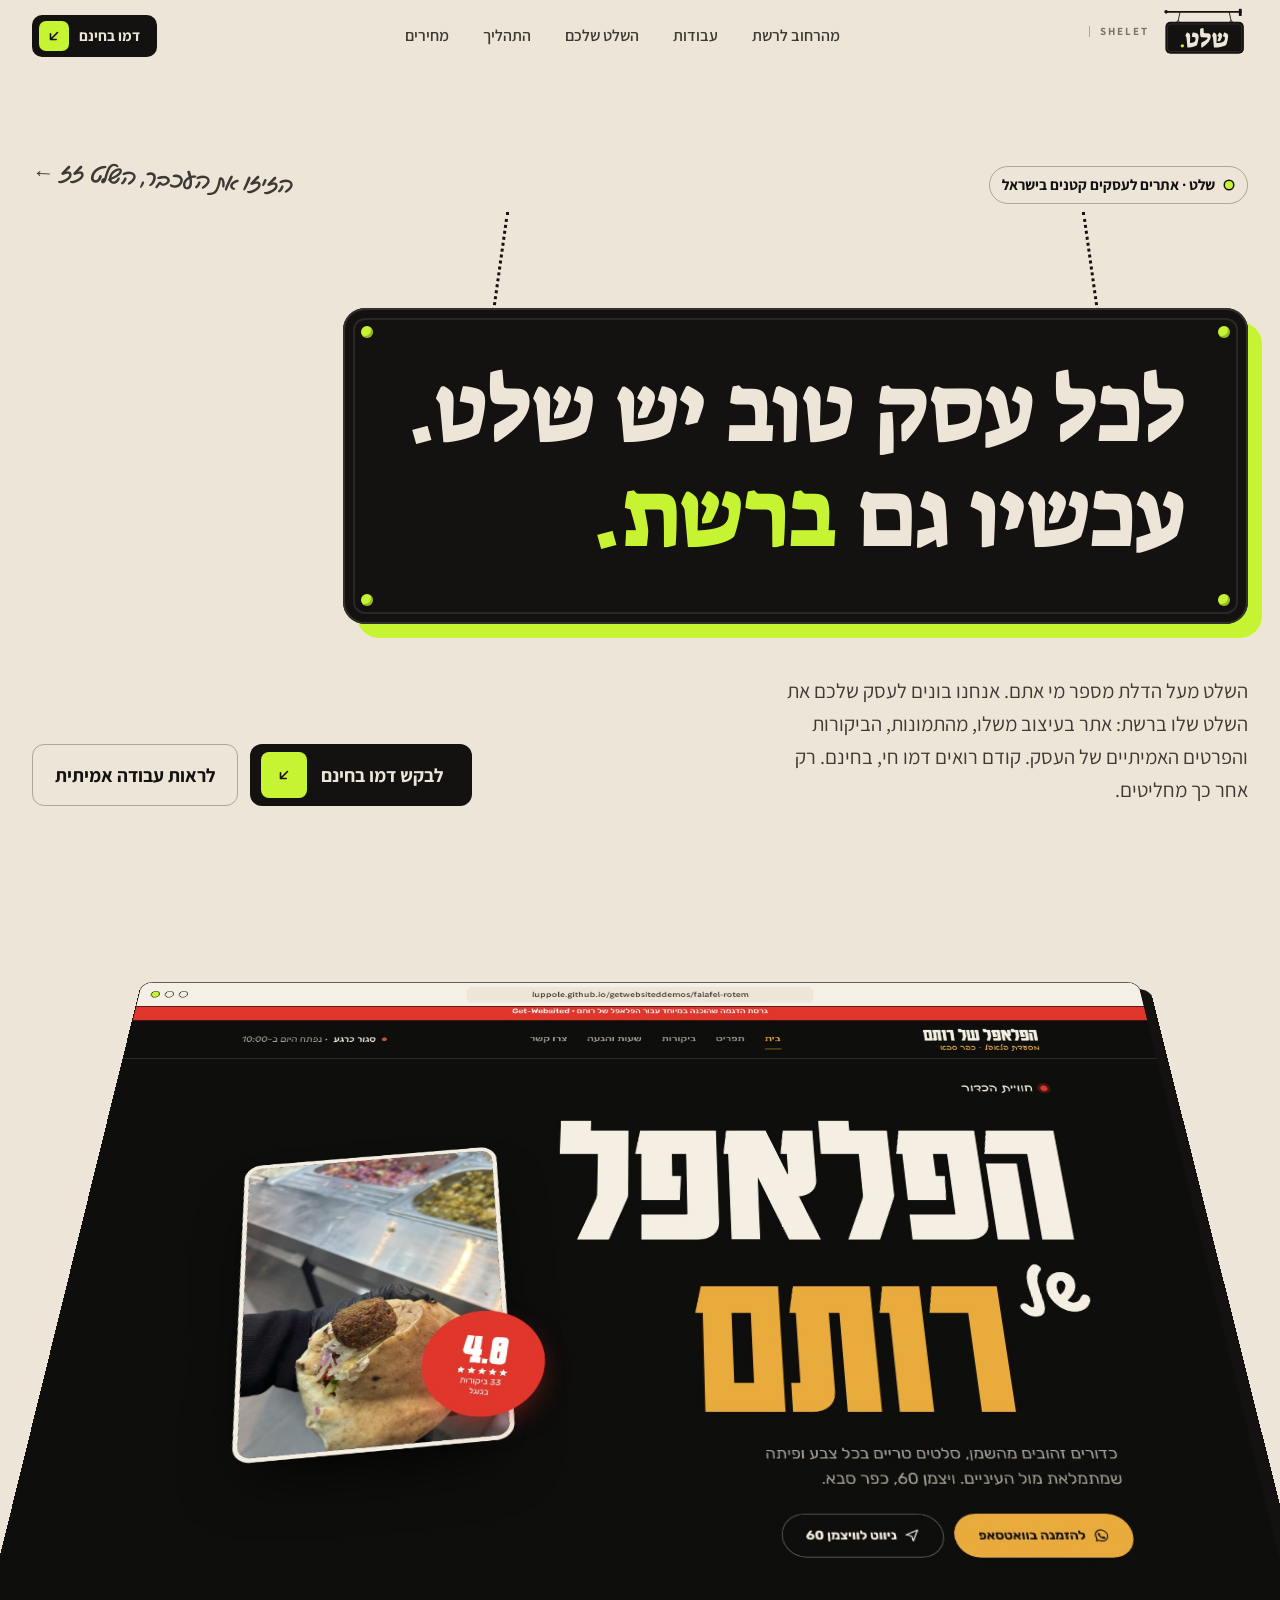
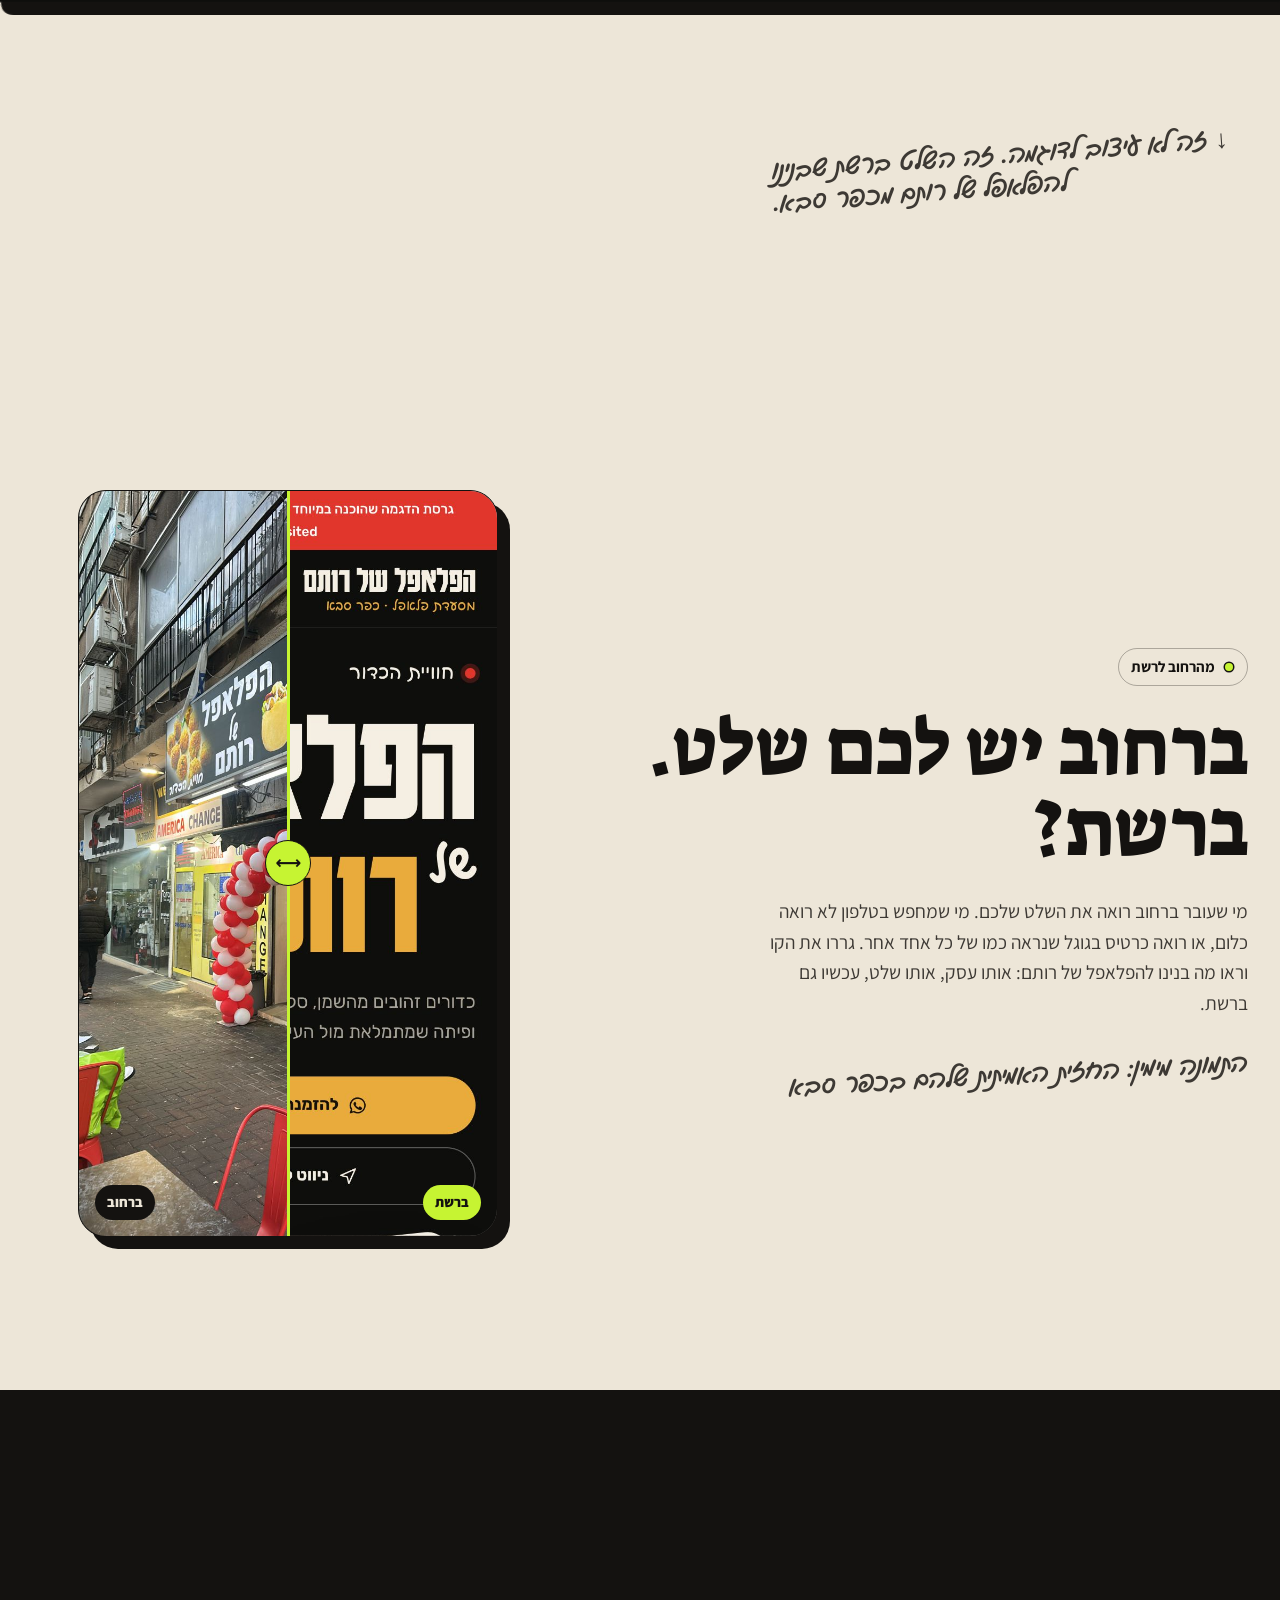
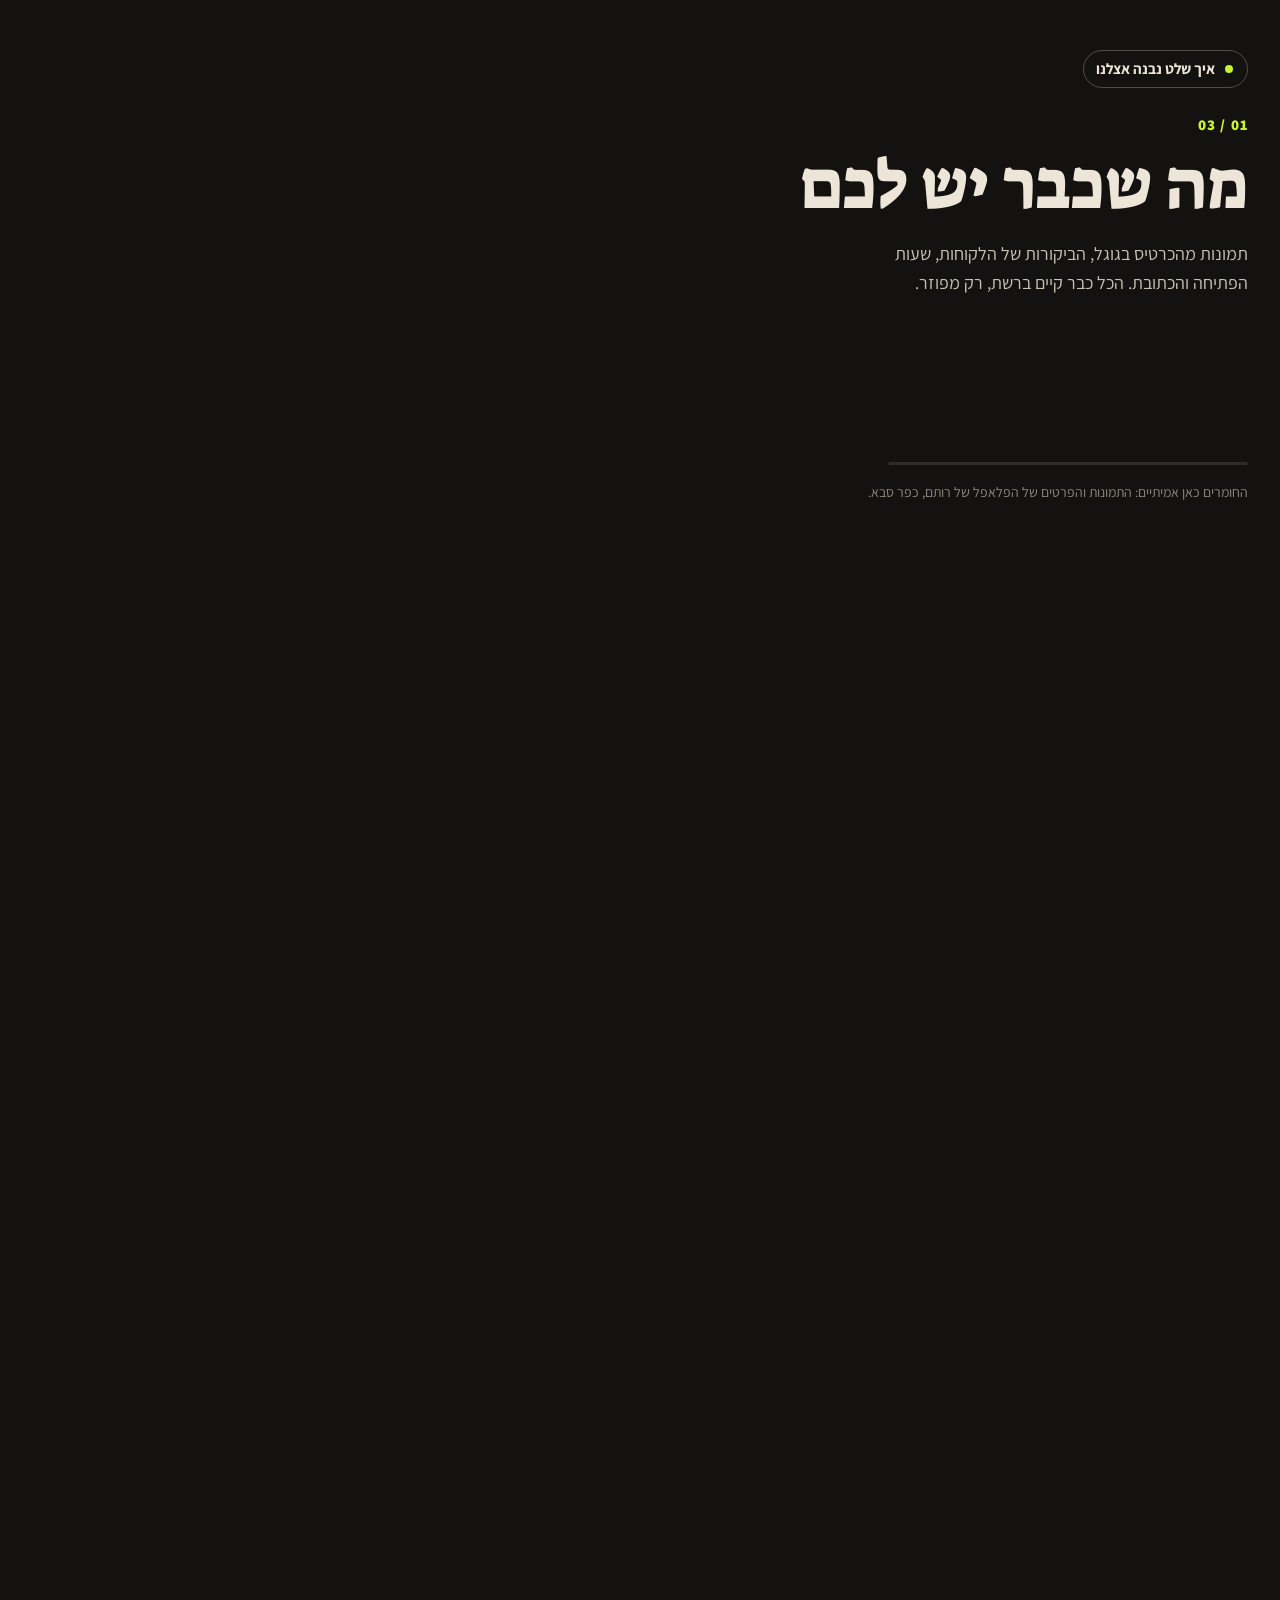
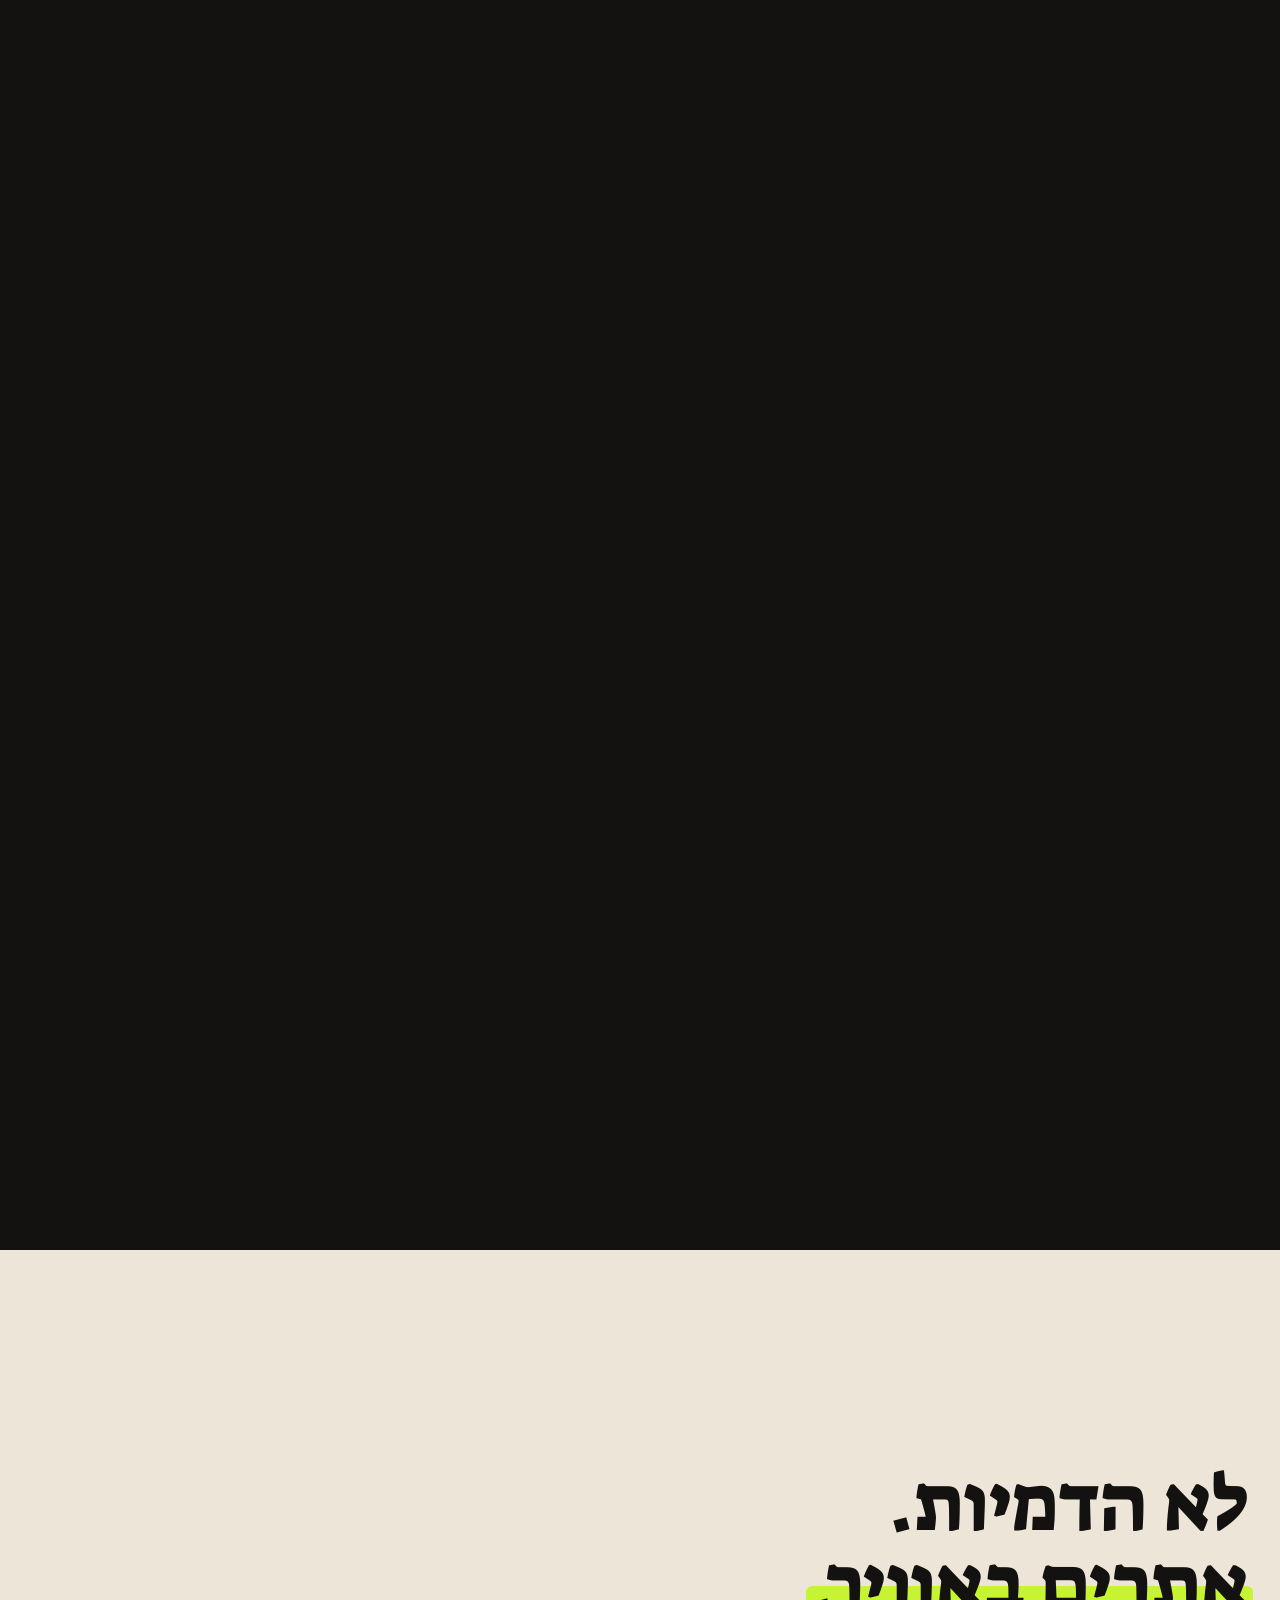
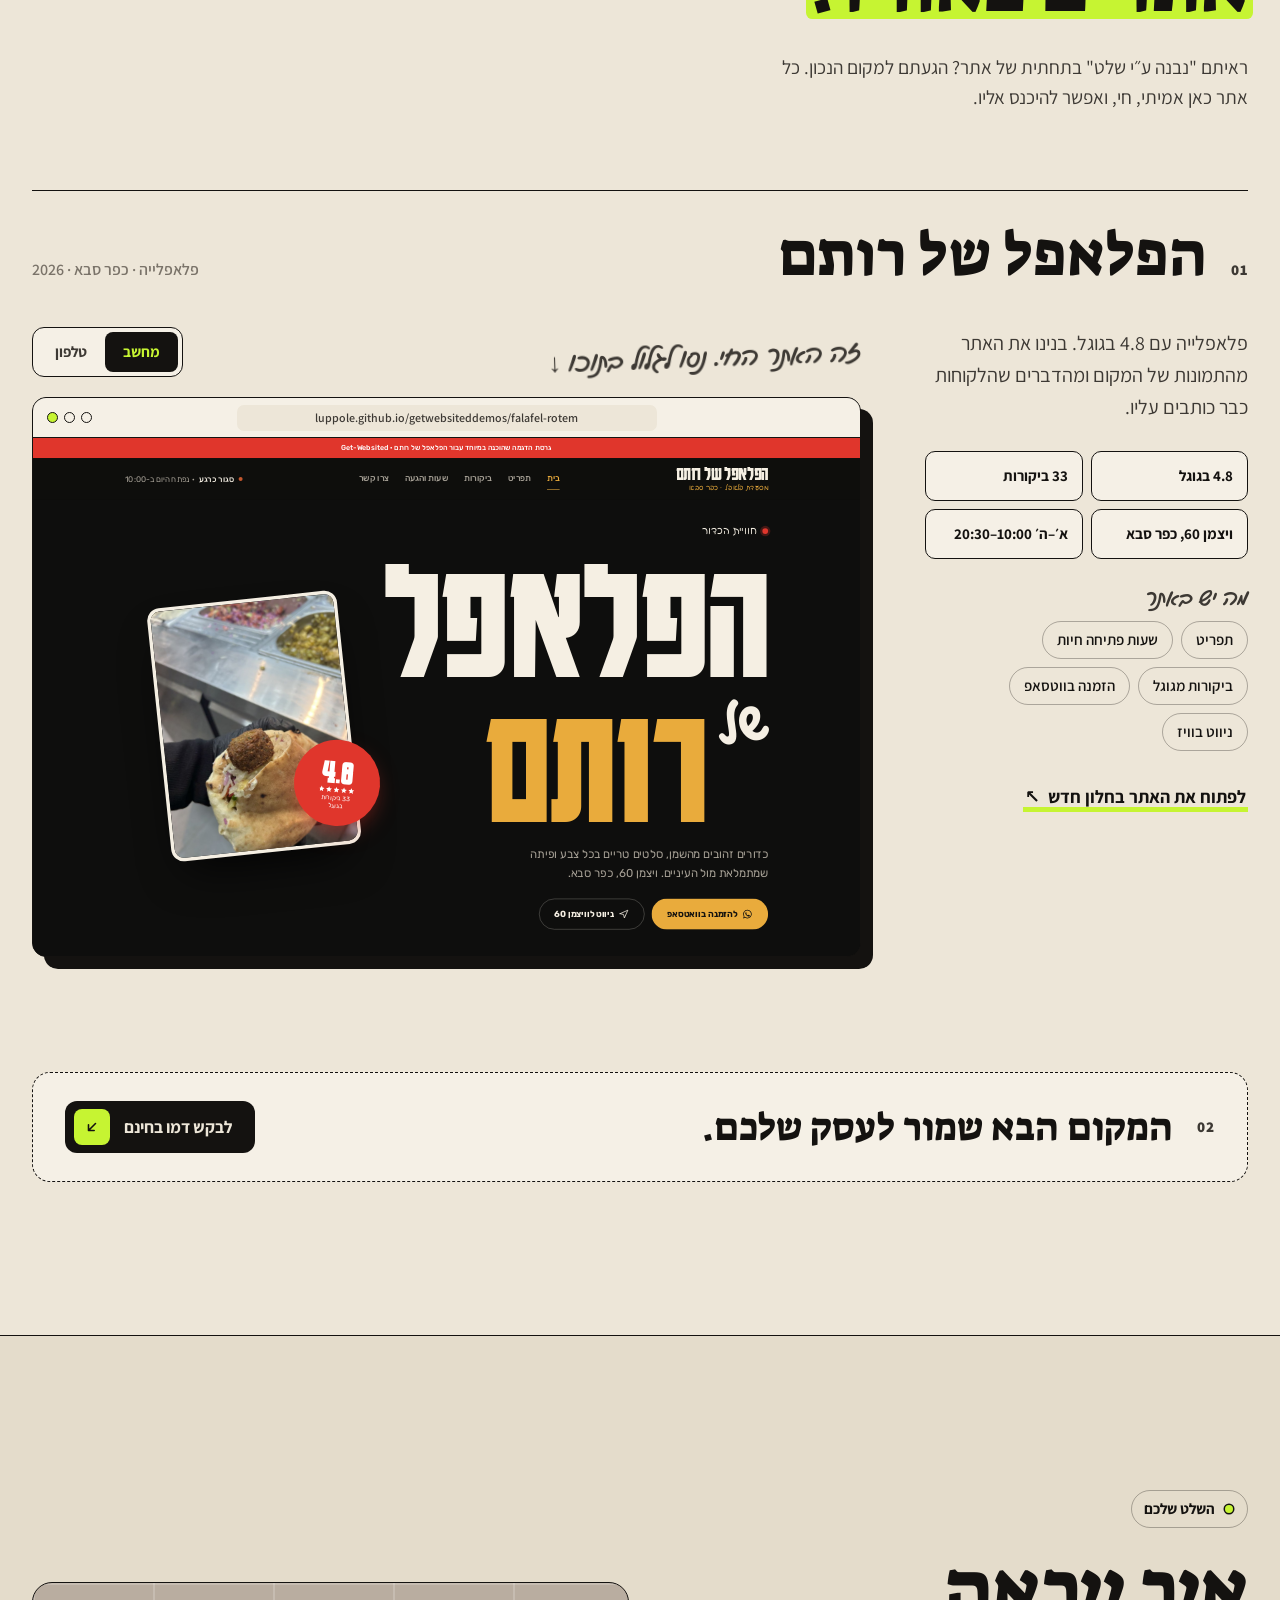
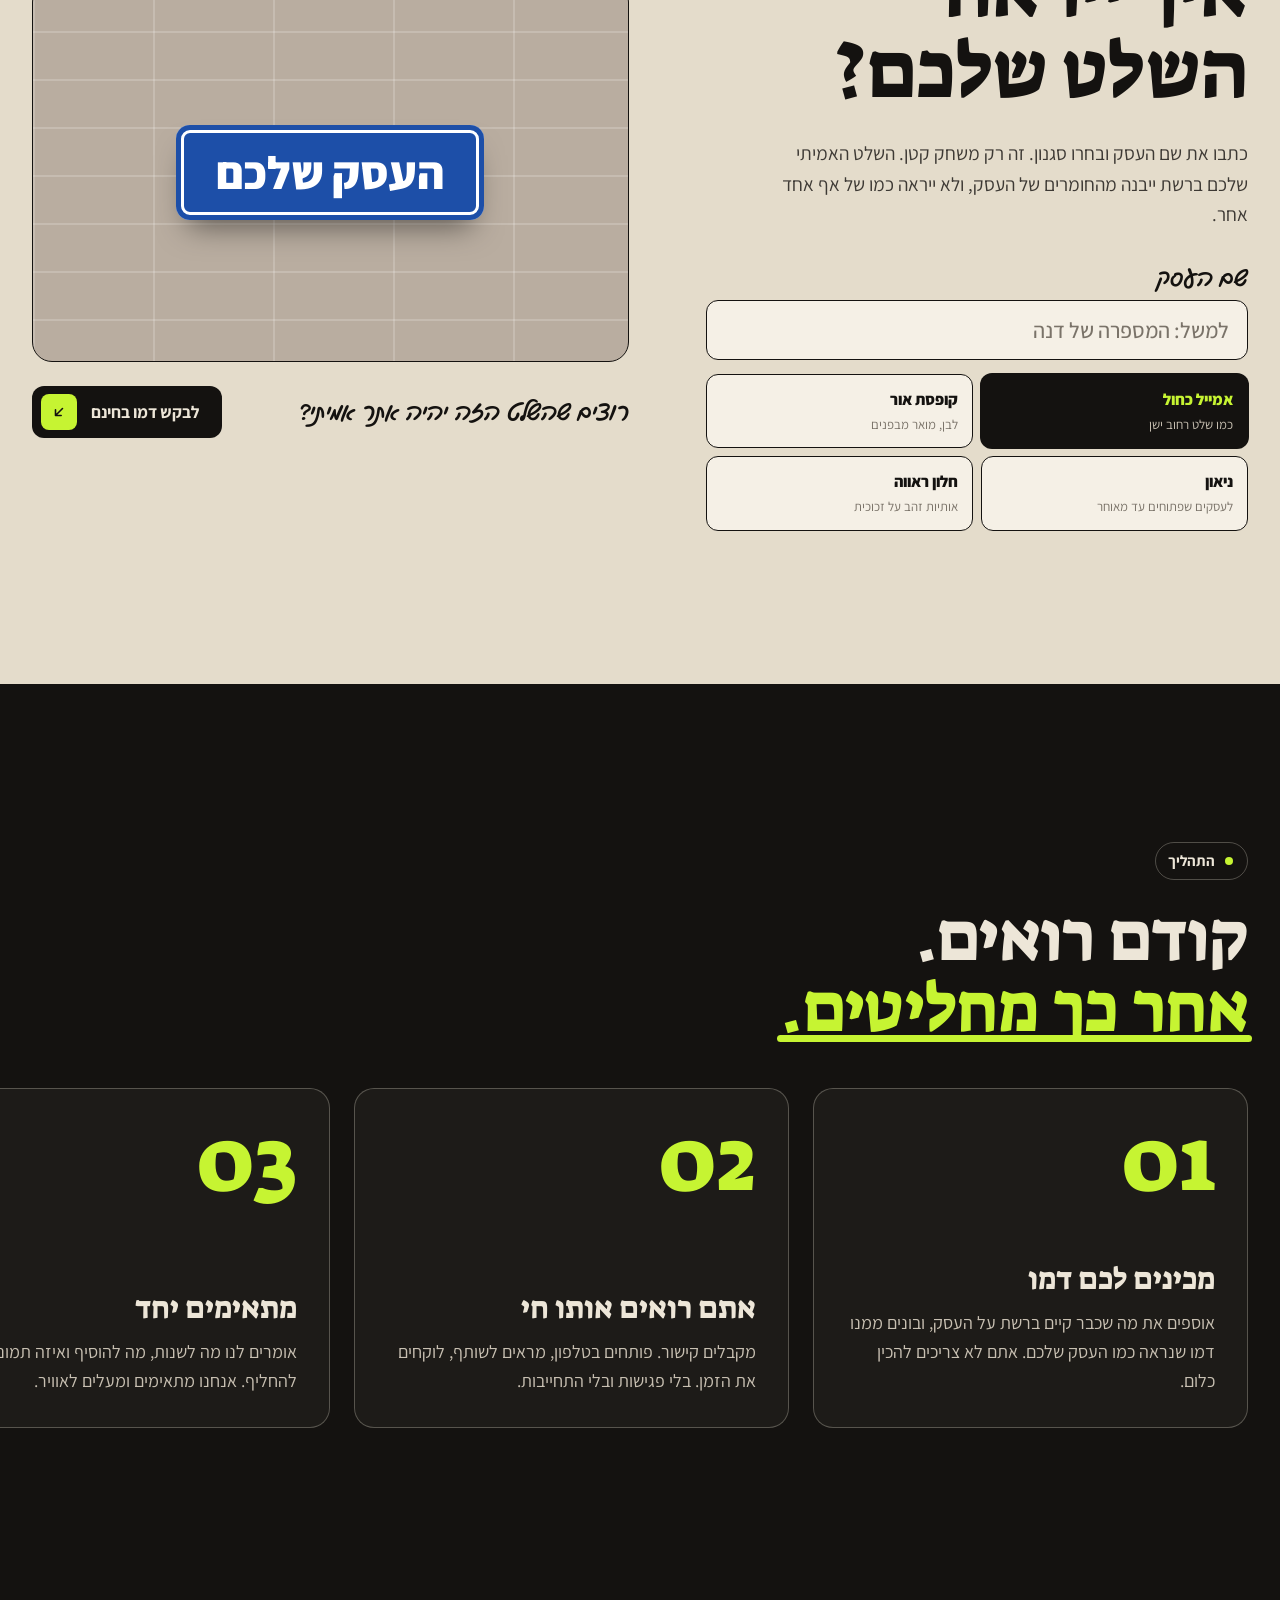
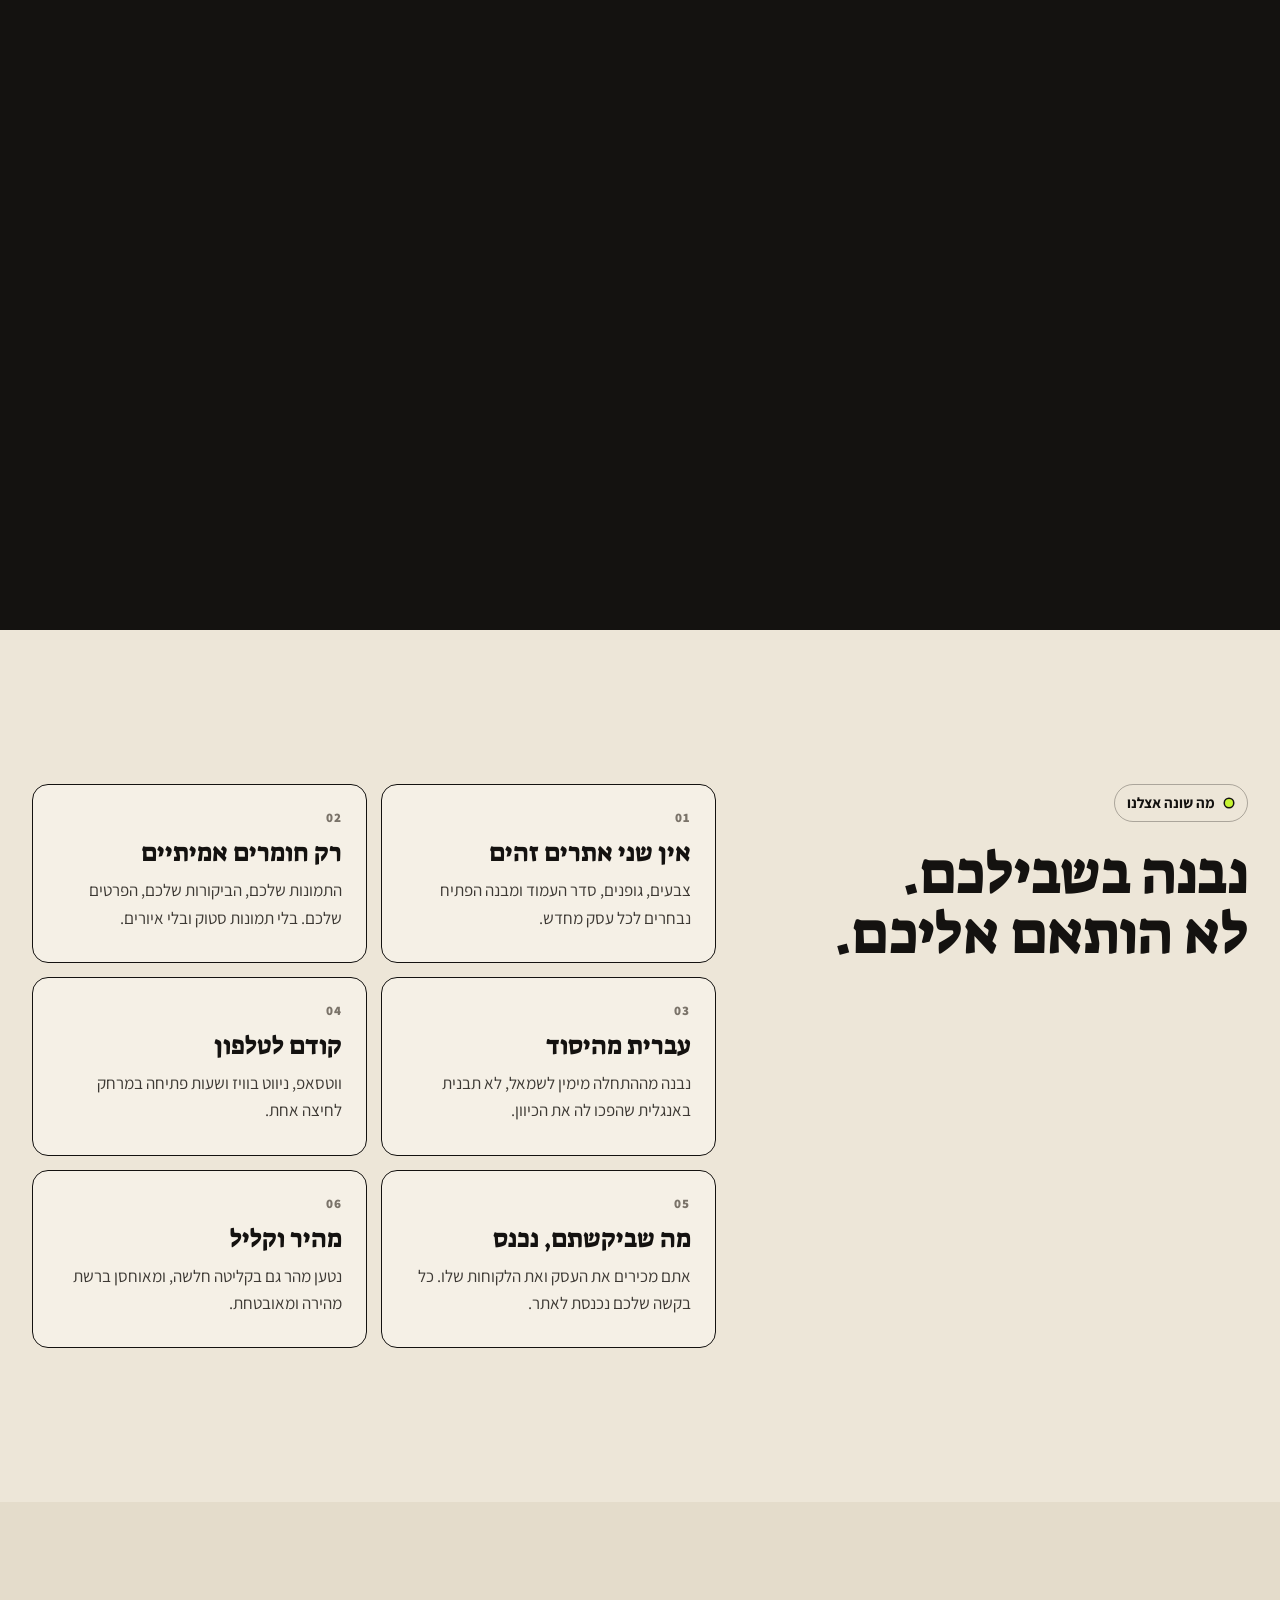
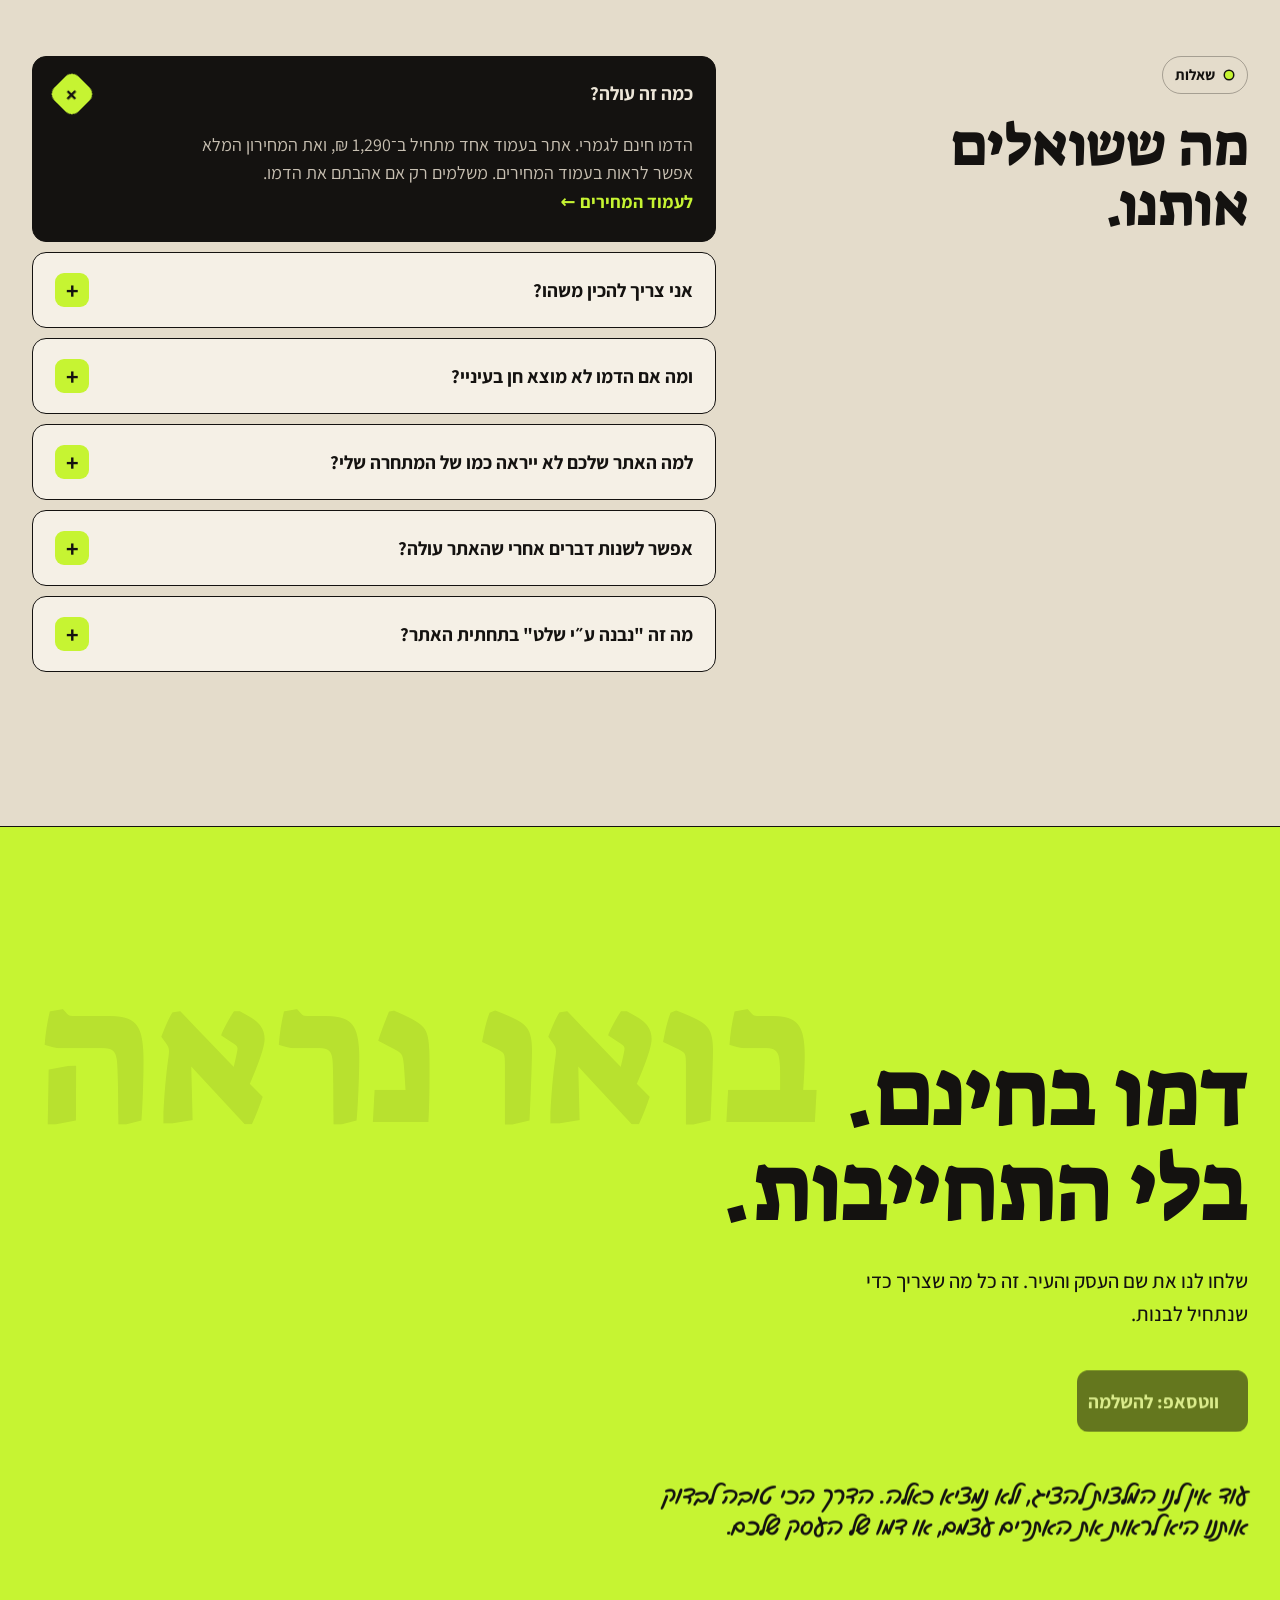
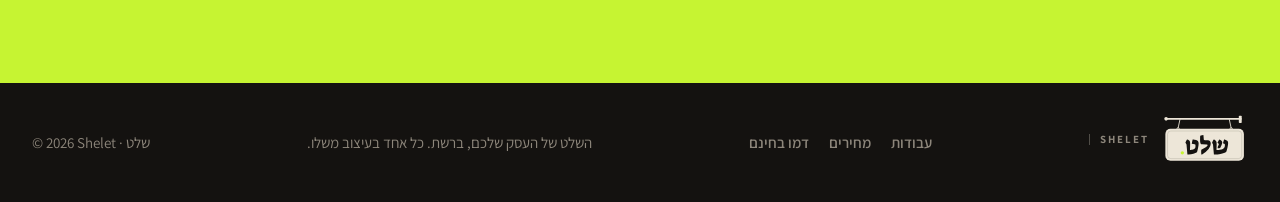
==== commit fa68cdba: "Add pricing page (מחירים) to שלט site Co-Authored-By: Claude Opus 5.5 <noreply@anthropic.com> Claude" ====
--- a/index.html
+++ b/index.html
@@ -15,8 +15,9 @@
     <link rel="preconnect" href="https://fonts.googleapis.com" />
     <link rel="preconnect" href="https://fonts.gstatic.com" crossorigin />
     <link href="https://fonts.googleapis.com/css2?family=Suez+One&family=Gveret+Levin&family=Assistant:wght@300;400;500;600;700;800&display=swap" rel="stylesheet" />
-    <script type="module" crossorigin src="./assets/index-DASx9olA.js"></script>
-    <link rel="stylesheet" crossorigin href="./assets/index-nnXDGe0d.css">
+    <script type="module" crossorigin src="./assets/main-Qomo72n8.js"></script>
+    <link rel="modulepreload" crossorigin href="./assets/styles-B3P1HKO7.js">
+    <link rel="stylesheet" crossorigin href="./assets/styles-C33STU-N.css">
   </head>
   <body>
     <div id="root"></div>
--- a/assets/styles-C33STU-N.css
+++ b/assets/styles-C33STU-N.css
@@ -0,0 +1 @@
+:root{--bg: #ede6d8;--bg-2: #e4dccb;--card: #f5f0e6;--fg: #141210;--fg-2: #3d3934;--muted: #7a7369;--line: rgba(20, 18, 16, .13);--line-2: rgba(20, 18, 16, .3);--lime: #c6f432;--ink: #141210;--display: "Suez One", "Assistant", serif;--hand: "Gveret Levin", "Assistant", cursive;--sans: "Assistant", system-ui, sans-serif;--ease: cubic-bezier(.22, 1, .36, 1);--r: 14px;--logo-paper: #ede6d8}.dark{--bg: #141210;--bg-2: #1d1b18;--card: #1d1b18;--fg: #ede6d8;--fg-2: #c8c0b2;--muted: #8d867b;--line: rgba(237, 230, 216, .12);--line-2: rgba(237, 230, 216, .28);--logo-paper: #141210;background:var(--bg);color:var(--fg)}*,*:before,*:after{box-sizing:border-box}html{scroll-behavior:smooth;scroll-padding-top:84px;-webkit-text-size-adjust:100%;background:var(--bg)}@media(prefers-reduced-motion:reduce){html{scroll-behavior:auto}}body{margin:0;background:var(--bg);color:var(--fg);font:400 18px/1.6 var(--sans);-webkit-font-smoothing:antialiased;overflow-x:clip}img{display:block;max-width:100%}a{color:inherit}h1,h2,h3,p{margin:0}ul,ol{margin:0;padding:0;list-style:none}button{font:inherit;color:inherit}::selection{background:var(--lime);color:var(--ink)}:focus-visible{outline:2px solid var(--fg);outline-offset:3px;border-radius:6px}.skip{position:absolute;inset-inline-start:16px;top:-60px;z-index:100;background:var(--ink);color:var(--bg);padding:10px 16px;border-radius:8px;text-decoration:none}.skip:focus{top:16px}.wrap{width:min(1280px,100% - 64px);margin-inline:auto}@media(max-width:640px){.wrap{width:calc(100% - 40px)}}.mark{position:relative;display:inline-block;white-space:nowrap}.mark-bg{position:absolute;inset-inline:-.06em;bottom:.08em;height:.42em;background:var(--lime);transform-origin:right;border-radius:.08em;z-index:0}.mark-t{position:relative;z-index:1}.dark .mark-bg{height:.1em;bottom:.02em}.dark .mark-t{color:var(--lime)}.note{font:400 clamp(22px,2vw,28px)/1.25 var(--hand);color:var(--fg-2);transform-origin:right center}.logo{display:inline-flex;align-items:center;gap:12px;color:var(--fg)}.logo svg{display:block}.logo-latin{font:700 11px/1 var(--sans);letter-spacing:.18em;text-transform:uppercase;color:var(--muted);padding-inline-start:10px;border-inline-start:1.5px solid var(--line-2)}.b{--h: 52px;position:relative;display:inline-flex;align-items:center;gap:14px;height:var(--h);padding-inline:22px 8px;border-radius:12px;font:700 17px/1 var(--sans);text-decoration:none;white-space:nowrap;cursor:pointer;border:1.5px solid transparent;will-change:transform;transition:background-color .25s,color .25s,border-color .25s}.b-sm{--h: 42px;font-size:15px;padding-inline:16px 6px;gap:10px;border-radius:10px}.b-lg{--h: 62px;font-size:19px;padding-inline:28px 10px}.b-roll{position:relative;display:grid;overflow:hidden;height:1.2em;line-height:1.2}.b-t{grid-area:1 / 1;transition:transform .45s var(--ease)}.b-t+.b-t{transform:translateY(110%)}.b:hover .b-t:first-child{transform:translateY(-110%)}.b:hover .b-t+.b-t{transform:translateY(0)}.b-ico{display:grid;place-items:center;width:calc(var(--h) - 16px);height:calc(var(--h) - 16px);border-radius:8px;transition:transform .45s var(--ease),background-color .25s,color .25s}.b-sm .b-ico{width:calc(var(--h) - 12px);height:calc(var(--h) - 12px);border-radius:7px}.b:hover .b-ico{transform:rotate(-45deg)}.b-ink{background:var(--ink);color:#ede6d8}.b-ink .b-ico,.dark .b-ink{background:var(--lime);color:var(--ink)}.dark .b-ink .b-ico{background:var(--ink);color:var(--lime)}.b-lime{background:var(--lime);color:var(--ink)}.b-lime .b-ico{background:var(--ink);color:var(--lime)}.b-ghost{border-color:var(--line-2);color:var(--fg);padding-inline:22px}.b-ghost:hover{border-color:var(--fg)}.b-ghost .b-ico{border:1.5px solid var(--line-2)}.b.is-disabled{opacity:.55;cursor:not-allowed}.b.is-disabled:hover .b-t:first-child{transform:none}.link-arrow{display:inline-flex;gap:8px;align-items:center;font-weight:700;text-decoration:none;background:linear-gradient(var(--lime),var(--lime)) no-repeat right bottom / 100% .3em;padding-inline:2px;transition:background-size .3s var(--ease)}.link-arrow:hover{background-size:100% 100%}.header{position:fixed;inset-inline:0;top:0;z-index:50;transition:background-color .3s,border-color .3s;border-bottom:1px solid transparent}.header.is-solid{background:#ede6d8f0;border-bottom-color:var(--line)}.header-row{display:flex;align-items:center;justify-content:space-between;gap:24px;height:72px}.header-logo{text-decoration:none}.header-nav{display:flex;gap:6px;font-size:16px;font-weight:600}.header-nav a{text-decoration:none;color:var(--fg-2);padding:8px 14px;border-radius:999px;transition:background-color .2s,color .2s}.header-nav a:hover{background:var(--ink);color:var(--lime)}.header-progress{position:absolute;inset-inline:0;bottom:-1px;height:3px;background:var(--lime);transform-origin:right}@media(max-width:860px){.header-nav{display:none}}.section{padding-block:clamp(96px,12vw,168px)}.section-head{max-width:960px;margin-bottom:clamp(48px,6vw,80px)}.eyebrow{display:inline-flex;align-items:center;gap:10px;font-size:15px;font-weight:700;color:var(--fg);margin-bottom:22px;padding:6px 14px 6px 12px;border:1.5px solid var(--line-2);border-radius:999px}.eyebrow:before{content:"";width:8px;height:8px;border-radius:50%;background:var(--lime);box-shadow:0 0 0 1.5px var(--ink)}.section-title{font:400 clamp(46px,6.2vw,96px)/1.02 var(--display);letter-spacing:-.01em;text-wrap:balance}.section-lede{margin-top:26px;font-size:clamp(18px,1.5vw,21px);color:var(--fg-2);max-width:54ch}.hero{padding-top:clamp(124px,13vw,168px);overflow:clip}.hero-kicker{display:inline-flex;align-items:center;gap:10px;font-size:15px;font-weight:700;margin-bottom:clamp(20px,2.4vw,32px);padding:6px 14px 6px 12px;border:1.5px solid var(--line-2);border-radius:999px}.dot{display:inline-block;width:8px;height:8px;border-radius:50%;background:var(--lime);box-shadow:0 0 0 1.5px var(--ink);flex:none}.hero-title{font:400 clamp(56px,9.4vw,152px)/1 var(--display);letter-spacing:-.02em;display:flex;flex-direction:column}.hero-line{display:flex;gap:.22em;flex-wrap:wrap}.word-mask{display:inline-block;overflow:hidden;padding-block:.02em .14em;margin-bottom:-.1em}.word{display:inline-block;transform-origin:right bottom}.hero-foot{display:grid;grid-template-columns:1fr auto;gap:32px 64px;align-items:end;margin-top:clamp(32px,4vw,56px)}.hero-lede{font-size:clamp(19px,1.6vw,23px);color:var(--fg-2);max-width:48ch}.hero-cta{display:flex;gap:12px;flex-wrap:wrap}.hero-stage{position:relative;margin-top:clamp(72px,9vw,120px);padding-bottom:clamp(80px,10vw,140px);perspective:1600px}.hero-stage-inner{transform-origin:50% 0%;will-change:transform}.hero-note{max-width:34ch;margin:0 0 22px auto;text-align:end}@media(max-width:900px){.hero-foot{grid-template-columns:1fr}.hero-stage{margin-top:56px}}.browser{border-radius:var(--r);overflow:hidden;background:#0e0e0d;border:1.5px solid var(--ink);box-shadow:12px 12px 0 var(--ink)}.dark .browser{border-color:var(--line-2);box-shadow:12px 12px 0 var(--lime)}.browser-bar{display:flex;align-items:center;gap:12px;height:40px;padding:0 14px;background:var(--card);border-bottom:1.5px solid var(--ink)}.dark .browser-bar{border-bottom-color:var(--line-2)}.dots{display:inline-flex;gap:6px}.dots i{width:11px;height:11px;border-radius:50%;border:1.5px solid var(--fg)}.dots i:first-child{background:var(--lime)}.dots-ghost{visibility:hidden}.browser-url{flex:1;max-width:420px;margin-inline:auto;text-align:center;font:600 12px/26px var(--sans);color:var(--fg-2);background:var(--bg);border-radius:7px;overflow:hidden;text-overflow:ellipsis;white-space:nowrap;padding:0 10px}.browser-body img{width:100%}.phone{border-radius:40px;padding:9px;background:var(--ink);border:1.5px solid var(--ink);box-shadow:10px 10px 0 var(--lime)}.phone-screen{border-radius:31px;overflow:hidden;aspect-ratio:390 / 844;background:#0e0e0d;position:relative}.phone-screen>img{width:100%;height:100%;object-fit:cover;object-position:top}.phone-screen .live{position:absolute;top:0;right:0;bottom:0;left:0;aspect-ratio:auto!important}.live{position:relative;overflow:hidden;background:#0e0e0d}.live-poster{position:absolute;top:0;right:0;bottom:0;left:0;width:100%;height:100%;object-fit:cover;object-position:top;transition:opacity .4s;pointer-events:none}.live iframe{position:absolute;top:0;left:0;border:0;transform-origin:0 0;transition:opacity .4s;background:#0e0e0d}.story{position:relative;height:340vh}.story-sticky{position:sticky;top:0;height:100vh;height:100svh;display:flex;align-items:center;overflow:hidden}.story-grid{display:grid;grid-template-columns:.9fr 1.1fr;gap:48px;align-items:center;height:100%;padding-top:72px}.story-caps{position:relative;min-height:320px}.story-cap{position:absolute;top:0;right:0;bottom:0;left:0}.story-cap.is-static{position:static;margin-bottom:40px}.story-k{display:inline-block;font:800 15px/1 var(--sans);letter-spacing:.08em;color:var(--lime);margin-bottom:18px}.story-cap h2,.story-cap h3{font:400 clamp(44px,5.4vw,86px)/1.02 var(--display);margin-bottom:20px;letter-spacing:-.01em}.story-cap p{font-size:clamp(18px,1.4vw,21px);color:var(--fg-2);max-width:42ch}.story-bar{height:3px;background:var(--line);margin-top:32px;max-width:360px;border-radius:2px;overflow:hidden}.story-bar span{display:block;height:100%;background:var(--lime);transform-origin:right}.story-note{margin-top:16px;font-size:14px;color:var(--muted)}.story-stage{position:relative;height:min(78vh,720px)}.piece{position:absolute;top:50%;left:50%;translate:-50% -50%;will-change:transform,opacity}.piece-photo img{border-radius:10px;border:5px solid #ede6d8;aspect-ratio:3 / 4;object-fit:cover;box-shadow:8px 8px #00000080}.piece-chip span{display:inline-block;white-space:nowrap;padding:10px 18px;border-radius:999px;background:var(--lime);color:var(--ink);font-weight:800;font-size:clamp(14px,1.2vw,17px);border:1.5px solid var(--ink)}.story-phone{position:absolute;top:50%;left:50%;translate:-50% -50%;width:min(300px,46%)}.story-static-grid{display:grid;grid-template-columns:1fr 320px;gap:64px;align-items:center}@media(max-width:900px){.story{height:300vh}.story-grid{grid-template-columns:1fr;grid-template-rows:auto 1fr;gap:8px;padding-top:88px;padding-bottom:24px;align-content:start}.story-caps{min-height:220px}.story-cap h2{font-size:38px;margin-bottom:10px}.story-cap p{font-size:16px}.story-bar,.story-note{display:none}.story-stage{height:58vh;height:58svh}.story-phone{width:min(230px,56%)}.story-static-grid{grid-template-columns:1fr}}@media(max-width:600px){.piece-chip span{font-size:12px;padding:7px 12px}}.case{border-top:1.5px solid var(--ink);padding-top:32px}.case-head{display:grid;grid-template-columns:auto 1fr auto;align-items:baseline;gap:24px;margin-bottom:40px}.case-index{font:800 15px/1 var(--sans);letter-spacing:.08em;color:var(--fg-2)}.case-name{font:400 clamp(40px,4.8vw,72px)/1.05 var(--display)}.case-meta{color:var(--muted);font-size:16px;font-weight:600}.case-body{display:grid;grid-template-columns:minmax(260px,.7fr) 1.8fr;gap:clamp(32px,5vw,72px);align-items:start}.case-info{position:sticky;top:104px}.case-idea{font-size:20px;color:var(--fg-2);margin-bottom:28px}.case-facts{display:grid;grid-template-columns:1fr 1fr;gap:8px;margin-bottom:28px}.case-facts li{background:var(--card);border:1.5px solid var(--ink);border-radius:10px;padding:12px 14px;font-weight:700;font-size:15px}.case-label{font:400 22px/1 var(--hand);color:var(--fg-2);margin-bottom:12px}.tags{display:flex;flex-wrap:wrap;gap:8px;margin-bottom:32px}.tags li{font-size:15px;font-weight:600;padding:6px 14px;border:1.5px solid var(--line-2);border-radius:999px}.case-toolbar{display:flex;justify-content:space-between;align-items:center;gap:16px;margin-bottom:20px;flex-wrap:wrap}.case-note{font-size:26px}.case-mobile{display:flex;justify-content:center}.case-mobile .phone{width:min(360px,82%)}.toggle{display:inline-flex;padding:4px;border-radius:12px;background:var(--card);border:1.5px solid var(--ink)}.toggle button{position:relative;border:0;background:none;padding:8px 18px;min-height:38px;border-radius:8px;cursor:pointer;font-size:15px;font-weight:700;color:var(--fg-2)}.toggle button[aria-pressed=true]{color:var(--lime)}.toggle-pill{position:absolute;top:0;right:0;bottom:0;left:0;border-radius:8px;background:var(--ink)}.toggle-label{position:relative}.next-slot{margin-top:clamp(80px,9vw,128px);display:grid;grid-template-columns:auto 1fr auto;align-items:center;gap:24px;padding:28px 32px;border:1.5px dashed var(--ink);border-radius:18px;background:var(--card)}.next-title{font:400 clamp(28px,3vw,46px)/1.1 var(--display)}@media(max-width:960px){.case-head{grid-template-columns:1fr;gap:10px}.case-body{grid-template-columns:1fr}.case-info{position:static}.next-slot{grid-template-columns:1fr;justify-items:start;padding:24px}}.process-sticky{position:sticky;top:0;height:100vh;height:100svh;display:flex;flex-direction:column;justify-content:center;gap:clamp(32px,5vh,64px);overflow:hidden}.process-head .section-title{font-size:clamp(44px,5.4vw,88px)}.process-row{display:flex;gap:24px;padding-inline:max(32px,calc((100vw - 1280px)/2));width:max-content}.pcard{width:clamp(340px,34vw,460px);min-height:340px;flex:none;display:flex;flex-direction:column;justify-content:space-between;gap:40px;padding:32px;border:1.5px solid var(--line-2);border-radius:20px;background:var(--card);transition:background-color .35s,color .35s,transform .35s var(--ease)}.pcard:hover{background:var(--lime);color:var(--ink);transform:rotate(-1.2deg)}.pcard:hover .pcard-text,.pcard:hover .pcard-num{color:var(--ink)}.pcard-num{font:400 clamp(72px,7vw,112px)/.9 var(--display);color:var(--lime);transition:color .35s}.pcard-title{font:400 clamp(28px,2.4vw,38px)/1.1 var(--display);margin-bottom:12px}.pcard-text{color:var(--fg-2);transition:color .35s}.process-list{display:grid;gap:16px;margin-top:40px}.process-list .pcard{width:auto;min-height:0}.process:not(.process-h) .process-head{padding:0}.principles-grid{display:grid;grid-template-columns:.8fr 1.2fr;gap:clamp(40px,6vw,96px);align-items:start}.principles-head{position:sticky;top:120px}.principles-head .section-title,.faq-grid .section-title{font-size:clamp(42px,4.6vw,74px)}.plist{display:grid;grid-template-columns:1fr 1fr;gap:14px}.pitem{padding:26px 24px 30px;height:100%;border:1.5px solid var(--ink);border-radius:16px;background:var(--card);transition:transform .35s var(--ease),box-shadow .35s var(--ease)}.pitem:hover{transform:translate(-4px,-4px);box-shadow:6px 6px 0 var(--ink)}.pitem-num{display:block;font:800 13px/1 var(--sans);letter-spacing:.08em;color:var(--muted);margin-bottom:14px}.pitem h3{font:400 clamp(24px,2vw,30px)/1.15 var(--display);margin-bottom:10px}.pitem p{color:var(--fg-2);font-size:17px}@media(max-width:900px){.principles-grid{grid-template-columns:1fr}.principles-head{position:static}}@media(max-width:600px){.plist{grid-template-columns:1fr}}.faq{background:var(--bg-2)}.faq-grid{display:grid;grid-template-columns:.8fr 1.2fr;gap:clamp(32px,6vw,96px);align-items:start}.faq-list{display:grid;gap:10px}.faq-item{border:1.5px solid var(--ink);border-radius:14px;background:var(--card);overflow:hidden;transition:background-color .25s}.faq-item.is-open{background:var(--ink);color:#ede6d8}.faq-item h3{font:inherit}.faq-item button{width:100%;display:flex;justify-content:space-between;align-items:center;gap:24px;padding:20px 22px;background:none;border:0;cursor:pointer;text-align:start;font:700 19px/1.4 var(--sans)}.faq-icon{display:grid;place-items:center;flex:none;width:34px;height:34px;border-radius:9px;background:var(--lime);color:var(--ink);font:700 24px/1 var(--sans)}.faq-a{overflow:hidden}.faq-a p{padding:0 22px 24px;color:#c8c0b2;max-width:60ch;font-size:18px}@media(max-width:900px){.faq-grid{grid-template-columns:1fr}.faq-grid .section-head{margin-bottom:16px}}.cta{position:relative;background:var(--lime);color:var(--ink);padding-block:clamp(80px,11vw,160px);overflow:hidden;border-top:1.5px solid var(--ink)}.cta-big{font:400 clamp(96px,15vw,240px)/.95 var(--display);white-space:nowrap;color:#14121014;margin-bottom:clamp(-120px,-8vw,-40px);pointer-events:none;-webkit-user-select:none;user-select:none}.cta-big span{display:inline-block}.cta-inner{position:relative}.cta-title{font:400 clamp(52px,7.4vw,120px)/1 var(--display);margin-bottom:28px;letter-spacing:-.015em}.cta-lede{font-size:clamp(19px,1.6vw,23px);max-width:44ch;margin-bottom:40px;font-weight:500}.cta-actions{display:flex;flex-wrap:wrap;gap:12px}.cta .b-ink .b-ico{background:var(--lime)}.cta-honest{margin-top:48px;font:400 24px/1.3 var(--hand);max-width:46ch}.footer{color:var(--muted);font-size:15px}.footer-row{display:flex;align-items:center;justify-content:space-between;gap:16px 32px;flex-wrap:wrap;padding-block:32px}.case-body>*,.story-grid>*,.principles-grid>*,.faq-grid>*,.hero-foot>*{min-width:0}.hero-top{display:flex;justify-content:space-between;align-items:center;gap:16px;margin-bottom:8px}.hero-top .hero-kicker{margin-bottom:0}.hero-hint{font-size:22px}@media(hover:none){.hero-hint{display:none}}.hang{position:relative;display:inline-block;transform-origin:50% -90px;margin-top:96px;max-width:100%}.hang-chain{position:absolute;top:-96px;width:0;height:100px;border-inline-start:3px dotted var(--ink)}.hang-chain-r{right:18%;transform:rotate(-8deg);transform-origin:top}.hang-chain-l{left:18%;transform:rotate(8deg);transform-origin:top}.hang-board{position:relative;background:var(--ink);color:#ede6d8;border-radius:22px;padding:clamp(28px,4vw,56px) clamp(28px,5vw,72px) clamp(32px,4.4vw,60px);box-shadow:14px 14px 0 var(--lime),inset 0 0 0 2px #ede6d824,inset 0 0 0 10px var(--ink),inset 0 0 0 12px #ede6d81a}.screw{position:absolute;width:12px;height:12px;border-radius:50%;background:var(--lime);box-shadow:inset -2px -2px #00000040}.screw:nth-of-type(1){top:18px;right:18px}.screw:nth-of-type(2){top:18px;left:18px}.screw:nth-of-type(3){bottom:18px;right:18px}.screw:nth-of-type(4){bottom:18px;left:18px}.hero-sign .hero-title{font-size:clamp(44px,7.4vw,124px);line-height:1.04}.hero-sign .word.is-accent{color:var(--lime)}@media(max-width:640px){.hang{margin-top:72px}.hang-chain{top:-72px;height:76px}.hang-board{border-radius:16px;box-shadow:8px 8px 0 var(--lime)}.screw{width:9px;height:9px}}.street-grid{display:grid;grid-template-columns:1.1fr .9fr;gap:clamp(40px,6vw,96px);align-items:center}.street-head{margin-bottom:0}.street-note{margin-top:28px}.street-stage{display:flex;justify-content:center}.compare{position:relative;width:min(420px,100%);aspect-ratio:9 / 16;border-radius:28px;overflow:hidden;border:1.5px solid var(--ink);box-shadow:12px 12px 0 var(--ink);cursor:ew-resize;touch-action:pan-y;-webkit-user-select:none;user-select:none;background:#0e0e0d}.compare img{position:absolute;top:0;right:0;bottom:0;left:0;width:100%;height:100%;object-fit:cover;object-position:top;pointer-events:none}.compare-a{object-position:center}.compare-b{position:absolute;top:0;right:0;bottom:0;left:0}.compare-handle{position:absolute;top:0;bottom:0;width:3px;margin-right:-1.5px;background:var(--lime);pointer-events:none}.compare-knob{position:absolute;top:50%;left:50%;translate:-50% -50%;display:grid;place-items:center;width:46px;height:46px;border-radius:50%;background:var(--lime);color:var(--ink);font-weight:800;border:1.5px solid var(--ink)}.compare-tag{position:absolute;bottom:16px;padding:6px 12px;border-radius:999px;background:var(--ink);color:#ede6d8;font-weight:800;font-size:14px;pointer-events:none}.compare-tag-a{left:16px}.compare-tag-b{right:16px;background:var(--lime);color:var(--ink)}.compare-range{position:absolute;inset:auto 0 0 0;width:100%;opacity:0;height:1px}.compare-range:focus-visible+*,.compare:focus-within{outline:2px solid var(--ink);outline-offset:4px}@media(max-width:900px){.street-grid{grid-template-columns:1fr}}.maker{background:var(--bg-2);border-block:1.5px solid var(--ink)}.maker-grid{display:grid;grid-template-columns:1fr 1.1fr;gap:clamp(40px,6vw,96px);align-items:center}.maker-head{margin-bottom:0}.maker-form{margin-top:36px}.maker-label{display:block;font:400 24px/1 var(--hand);margin-bottom:10px}.maker-input{width:100%;height:60px;padding:0 18px;border-radius:12px;border:1.5px solid var(--ink);background:var(--card);font:700 22px/1 var(--sans);color:var(--fg);outline:none;transition:box-shadow .2s}.maker-input:focus{box-shadow:5px 5px 0 var(--lime)}.maker-input::placeholder{color:var(--muted);font-weight:500}.maker-styles{display:grid;grid-template-columns:1fr 1fr;gap:8px;margin-top:14px}.maker-style{position:relative;text-align:start;padding:12px 14px;border-radius:12px;border:1.5px solid var(--ink);background:var(--card);cursor:pointer;display:grid;gap:2px}.maker-pill{position:absolute;top:-1.5px;right:-1.5px;bottom:-1.5px;left:-1.5px;border-radius:12px;background:var(--ink)}.maker-style-t{position:relative;font-weight:800;font-size:16px}.maker-style-h{position:relative;font-size:13px;color:var(--muted)}.maker-style[aria-checked=true] .maker-style-t{color:var(--lime)}.maker-style[aria-checked=true] .maker-style-h{color:#c8c0b2}.maker-stage{display:grid;gap:24px}.maker-wall{perspective:900px;display:grid;place-items:center;min-height:380px;padding:40px 24px;border-radius:20px;border:1.5px solid var(--ink);background-color:#b9ada0;background-image:linear-gradient(rgba(255,255,255,.18) 2px,transparent 2px),linear-gradient(90deg,rgba(255,255,255,.18) 2px,transparent 2px);background-size:100% 48px,120px 100%;overflow:hidden}.sign{transform-origin:50% 0;max-width:100%;text-align:center}.sign-text{display:block;overflow-wrap:anywhere}.sign-enamel{background:#1d4fa8;color:#fff;padding:22px 40px;border-radius:14px;box-shadow:inset 0 0 0 5px #1d4fa8,inset 0 0 0 8px #fff,0 18px 30px -12px #00000080;font:800 clamp(30px,3.6vw,52px)/1.1 var(--sans)}.sign-lightbox{background:#fbfaf5;color:var(--ink);padding:26px 44px;border-radius:6px;border:10px solid #2a2724;box-shadow:0 0 60px #fffce6e6,0 0 0 1px #000;font:400 clamp(32px,4vw,58px)/1.1 var(--display)}.sign-neon{background:#141210;padding:30px 46px;border-radius:18px;font:400 clamp(36px,4.6vw,66px)/1.1 var(--hand);color:#f4ffd0;text-shadow:0 0 4px #fff,0 0 12px var(--lime),0 0 28px var(--lime),0 0 52px var(--lime);animation:flicker 2.8s .3s both}@keyframes flicker{0%,12%,18%,30%{opacity:1}10%,16%{opacity:.3}0%{opacity:0}}@media(prefers-reduced-motion:reduce){.sign-neon{animation:none}}.sign-vitrine{background:linear-gradient(135deg,#1e2224eb,#0c0e0ff2);padding:30px 46px;border-radius:4px;border:6px solid #3a2f22;font:400 clamp(32px,4vw,58px)/1.1 var(--display);color:transparent;background-clip:padding-box}.sign-vitrine .sign-text{background:linear-gradient(180deg,#f7e3a1,#c9962e 55%,#f3d98a);-webkit-background-clip:text;background-clip:text}.maker-cta{display:flex;align-items:center;justify-content:space-between;gap:16px;flex-wrap:wrap;font:400 24px/1.2 var(--hand)}@media(max-width:900px){.maker-grid{grid-template-columns:1fr}.maker-wall{min-height:260px}}.header-end{display:flex;align-items:center;gap:8px}.header-price{display:none;text-decoration:none;font-weight:700;font-size:16px;padding:8px 12px;border-radius:999px;color:var(--fg)}@media(max-width:860px){.header-price{display:inline-block}}.header-nav a.is-current{background:var(--ink);color:var(--lime)}.footer-nav{display:flex;gap:20px}.footer-nav a{color:inherit;text-decoration:none;font-weight:600}.footer-nav a:hover{color:var(--lime)}.faq-link{color:var(--lime);font-weight:700;text-decoration:none;white-space:nowrap}.faq-link:hover{text-decoration:underline}.pricing-hero{padding-top:clamp(140px,16vw,200px)}.pricing-extras{background:var(--bg-2);border-top:1.5px solid var(--ink)}.rail-wrap{position:relative;padding-top:18px}.rail{position:absolute;top:0;inset-inline:-12px;height:12px;border-radius:6px;background:var(--ink);box-shadow:0 5px #1412101f}.rail:before,.rail:after{content:"";position:absolute;top:-6px;width:24px;height:24px;border-radius:50%;background:var(--lime);border:3px solid var(--ink)}.rail:before{right:-6px}.rail:after{left:-6px}.ptags{display:grid;gap:clamp(20px,3vw,44px);align-items:start}.ptags-sites{grid-template-columns:repeat(2,minmax(0,1fr))}.ptags-extras{grid-template-columns:repeat(2,minmax(0,1fr));max-width:980px}.tag{position:relative;transform-origin:50% -64px;padding-top:64px;min-width:0}.tag-string{position:absolute;top:-18px;left:50%;width:3px;height:98px;margin-left:-1.5px;background:repeating-linear-gradient(to bottom,var(--ink) 0 6px,transparent 6px 9px)}.tag-card{position:relative;padding:2px;background:var(--ink);border-radius:0 0 18px 18px;clip-path:polygon(0 34px,34px 0,calc(100% - 34px) 0,100% 34px,100% 100%,0 100%)}.tag-in{position:relative;padding:62px clamp(22px,3vw,42px) clamp(26px,3vw,38px);background:var(--card);color:var(--ink);border-radius:0 0 16px 16px;clip-path:polygon(0 33.2px,33.2px 0,calc(100% - 33.2px) 0,100% 33.2px,100% 100%,0 100%);box-shadow:inset 0 0 0 7px var(--card),inset 0 0 0 8.5px #14121029}.tag-hole{position:absolute;top:20px;left:50%;width:22px;height:22px;margin-left:-11px;border-radius:50%;background:var(--bg);border:2px solid var(--ink);box-shadow:0 0 0 5px var(--lime),0 0 0 7px var(--ink)}.tag-ink .tag-in{background:var(--ink);color:#ede6d8;box-shadow:inset 0 0 0 7px var(--ink),inset 0 0 0 8.5px #ede6d833}.tag-lime .tag-in{background:var(--lime);box-shadow:inset 0 0 0 7px var(--lime),inset 0 0 0 8.5px #14121040}.pricing-extras .tag-hole{background:var(--bg-2)}.tag-name{font:400 clamp(26px,2.4vw,34px)/1.1 var(--display)}.tag-price{display:flex;align-items:baseline;gap:8px;margin:18px 0 14px;font-family:var(--sans)}.tag-num{font:800 clamp(64px,7vw,104px)/.9 var(--sans);letter-spacing:-.04em;font-variant-numeric:tabular-nums}.tag-cur{font:800 clamp(28px,2.6vw,40px)/1 var(--sans)}.tag-per{font-size:18px;font-weight:700;padding:4px 12px;border-radius:999px;border:1.5px solid currentColor;margin-inline-start:6px}.tag-for{font-size:18px;font-weight:500;max-width:40ch;opacity:.85}.tag-list{list-style:none;margin-top:22px;padding-top:20px;border-top:1.5px dashed currentColor;display:grid;gap:10px;font-size:17px}.tag-list li{position:relative;padding-inline-start:28px}.tag-list li:before{content:"";position:absolute;right:0;top:.42em;width:14px;height:8px;border-inline-start:2.5px solid currentColor;border-bottom:2.5px solid currentColor;transform:rotate(-45deg) scaleX(-1)}.tag-ink .tag-list li:before{border-color:var(--lime)}.pricing-note{margin-top:28px;font-size:26px}@media(hover:none){.pricing-note{display:none}}.steps{list-style:none;display:grid;grid-template-columns:repeat(3,minmax(0,1fr));gap:16px}.step{border:1.5px solid rgba(237,230,216,.22);border-radius:18px;padding:28px;min-width:0}.step-num{display:inline-grid;place-items:center;width:48px;height:48px;border-radius:12px;background:var(--lime);color:var(--ink);font:800 18px/1 var(--sans);margin-bottom:22px}.step h3{font:400 30px/1.1 var(--display);margin-bottom:10px}.step p{color:#c8c0b2;font-size:18px}.steps-cta{margin-top:44px}@media(max-width:900px){.ptags-sites,.ptags-extras,.steps{grid-template-columns:1fr}.ptags{gap:0}.tag+.tag{margin-top:8px}.rail{inset-inline:-8px}}
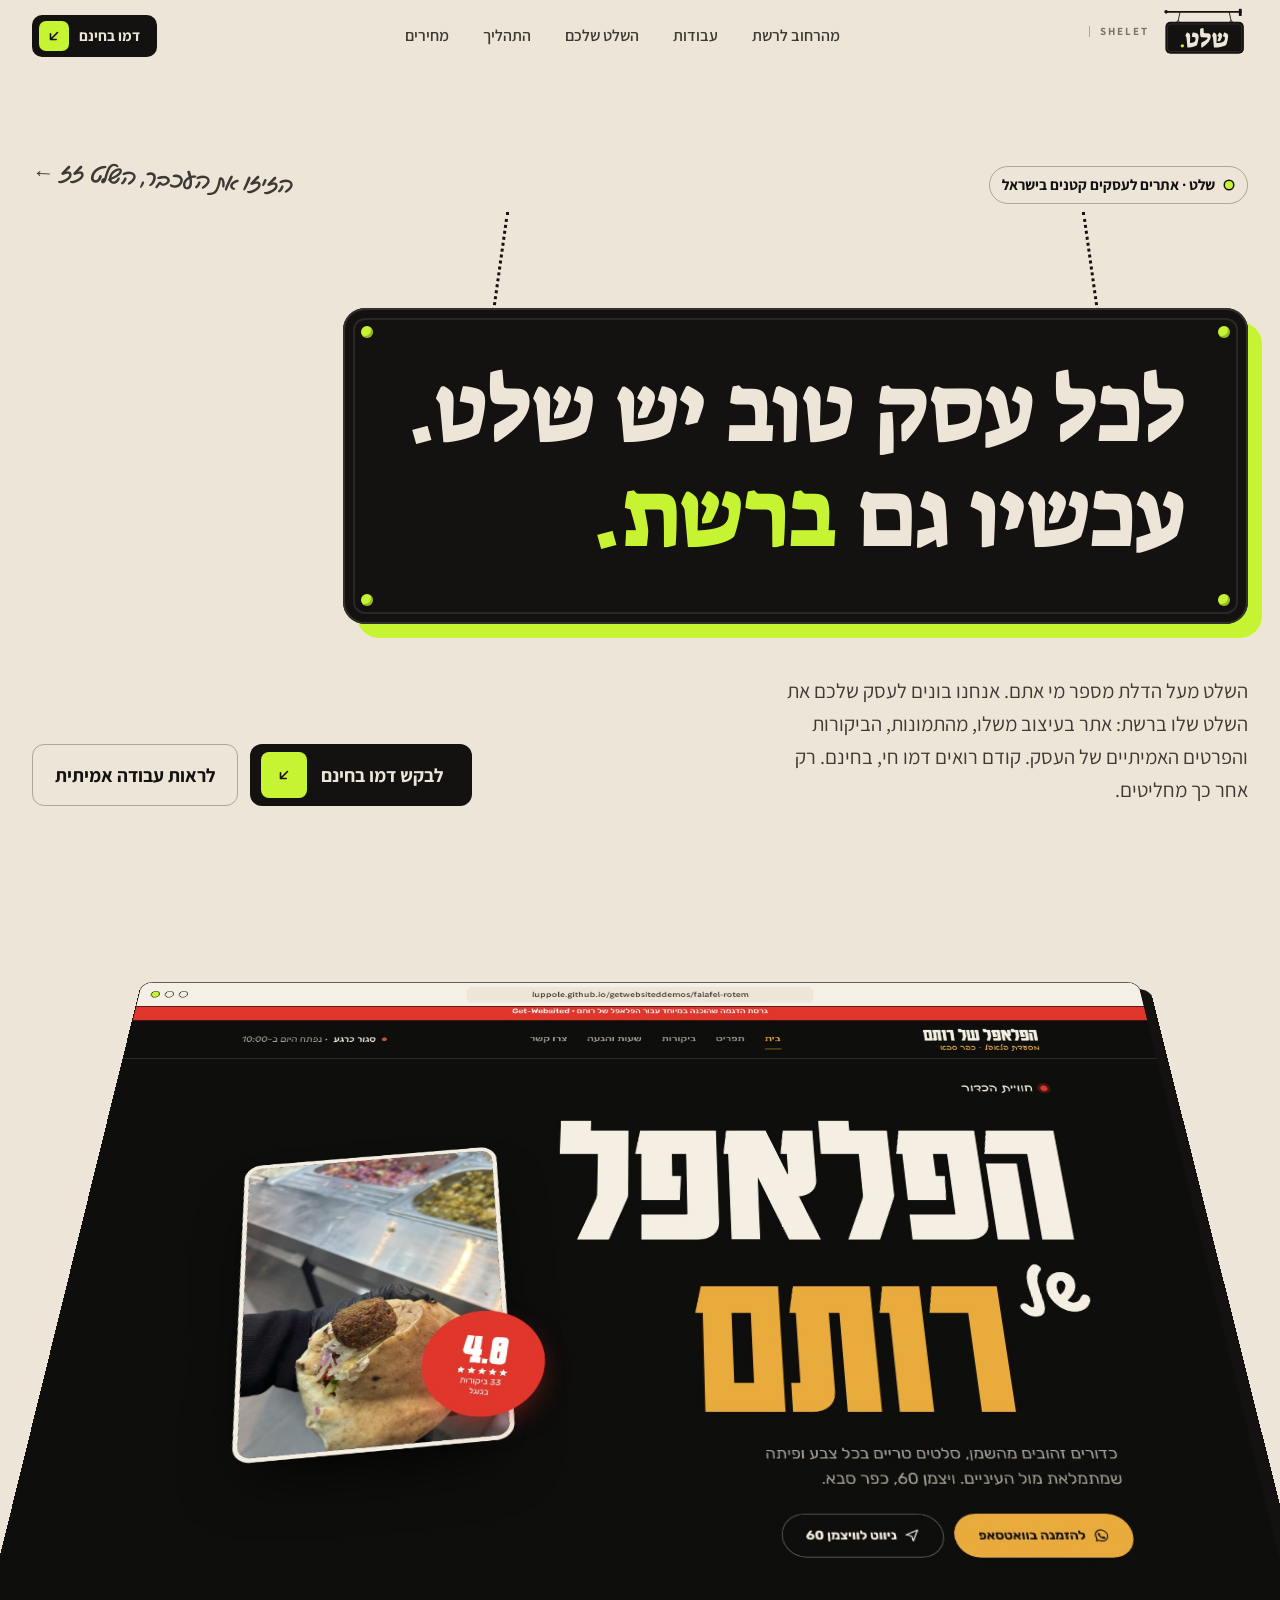
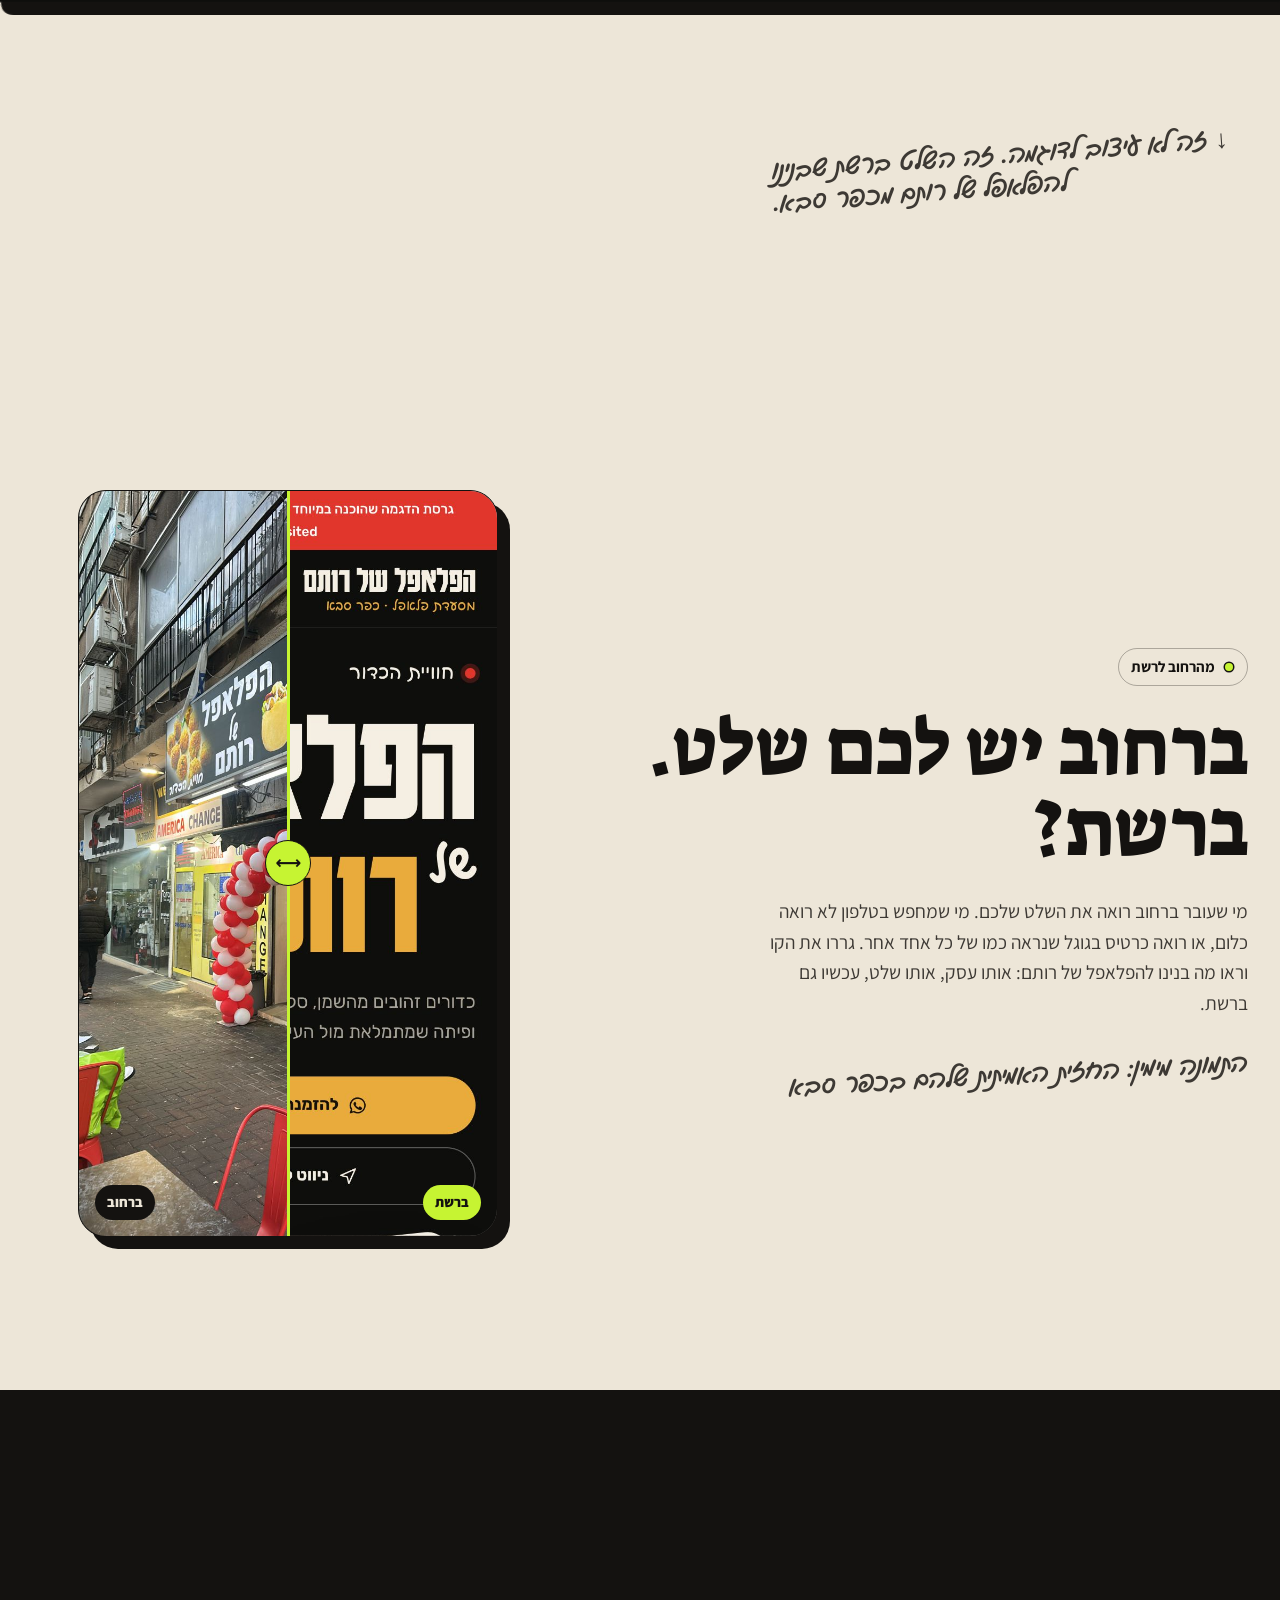
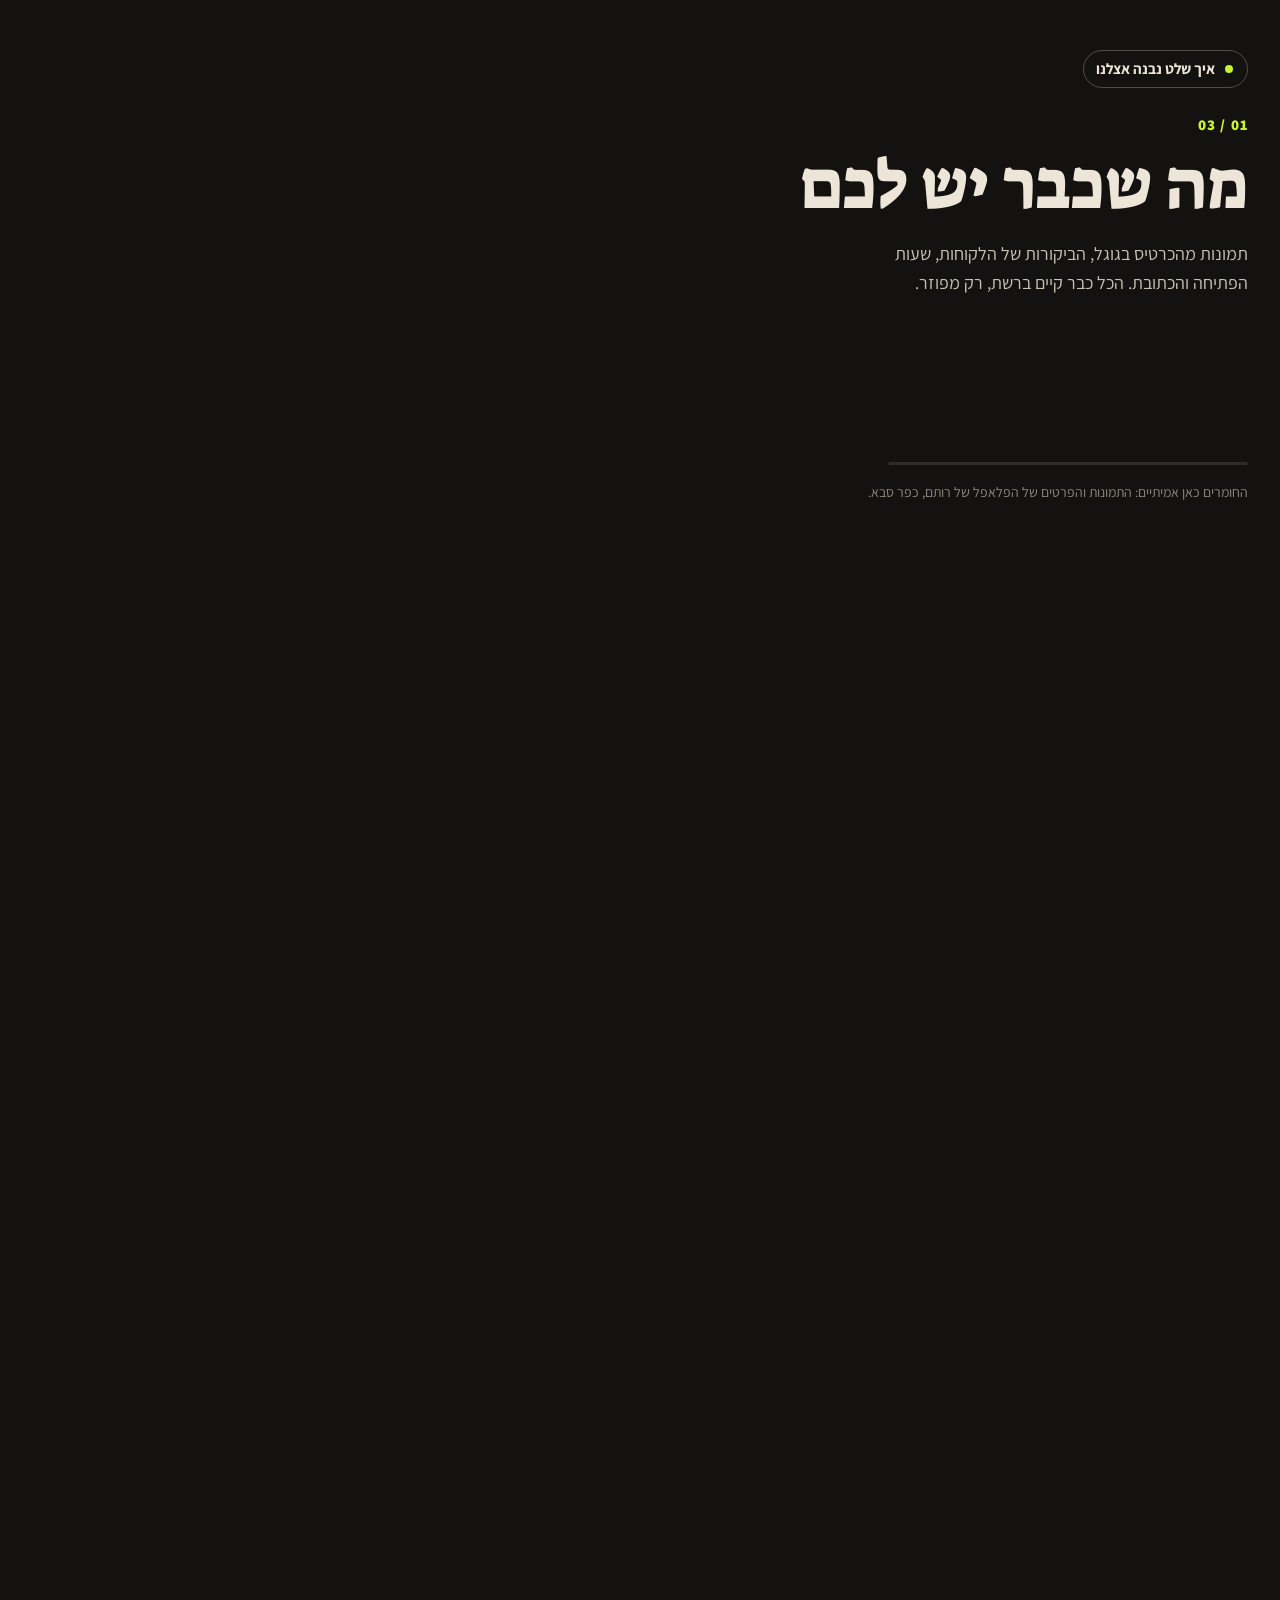
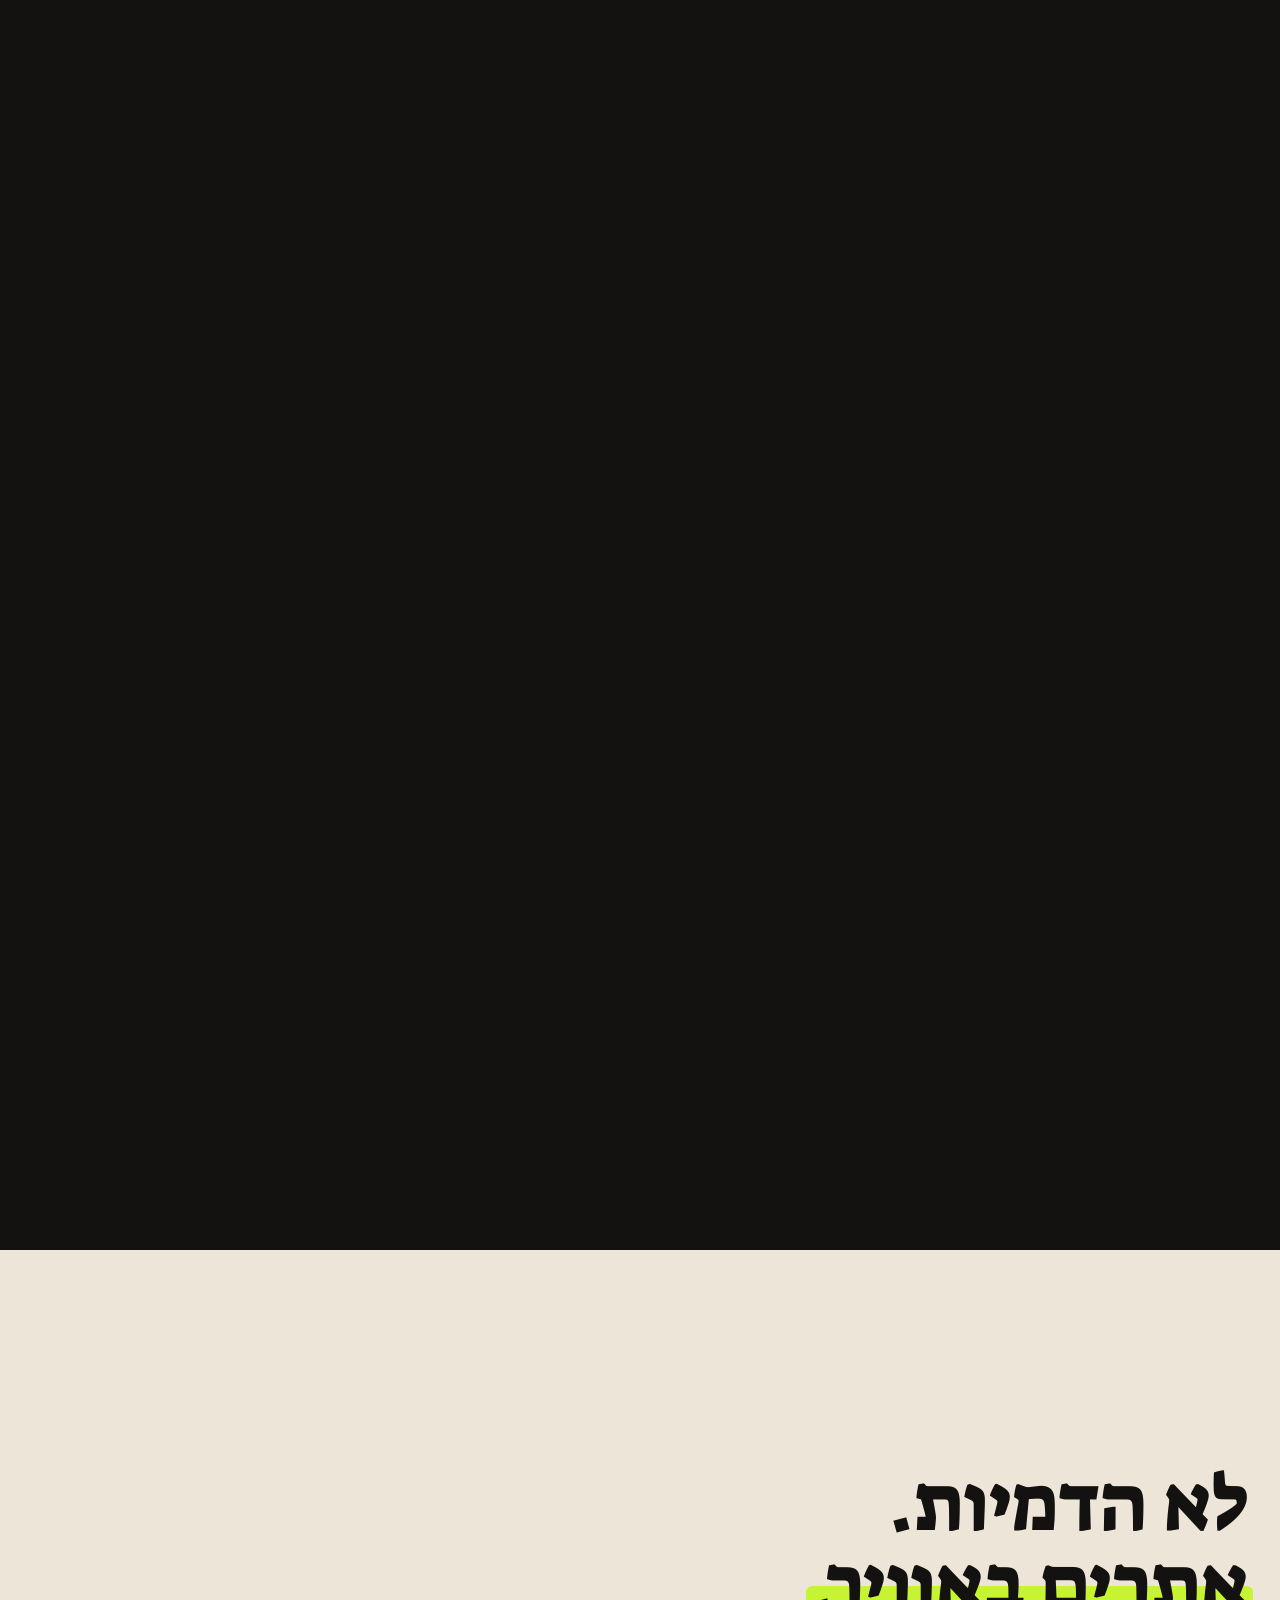
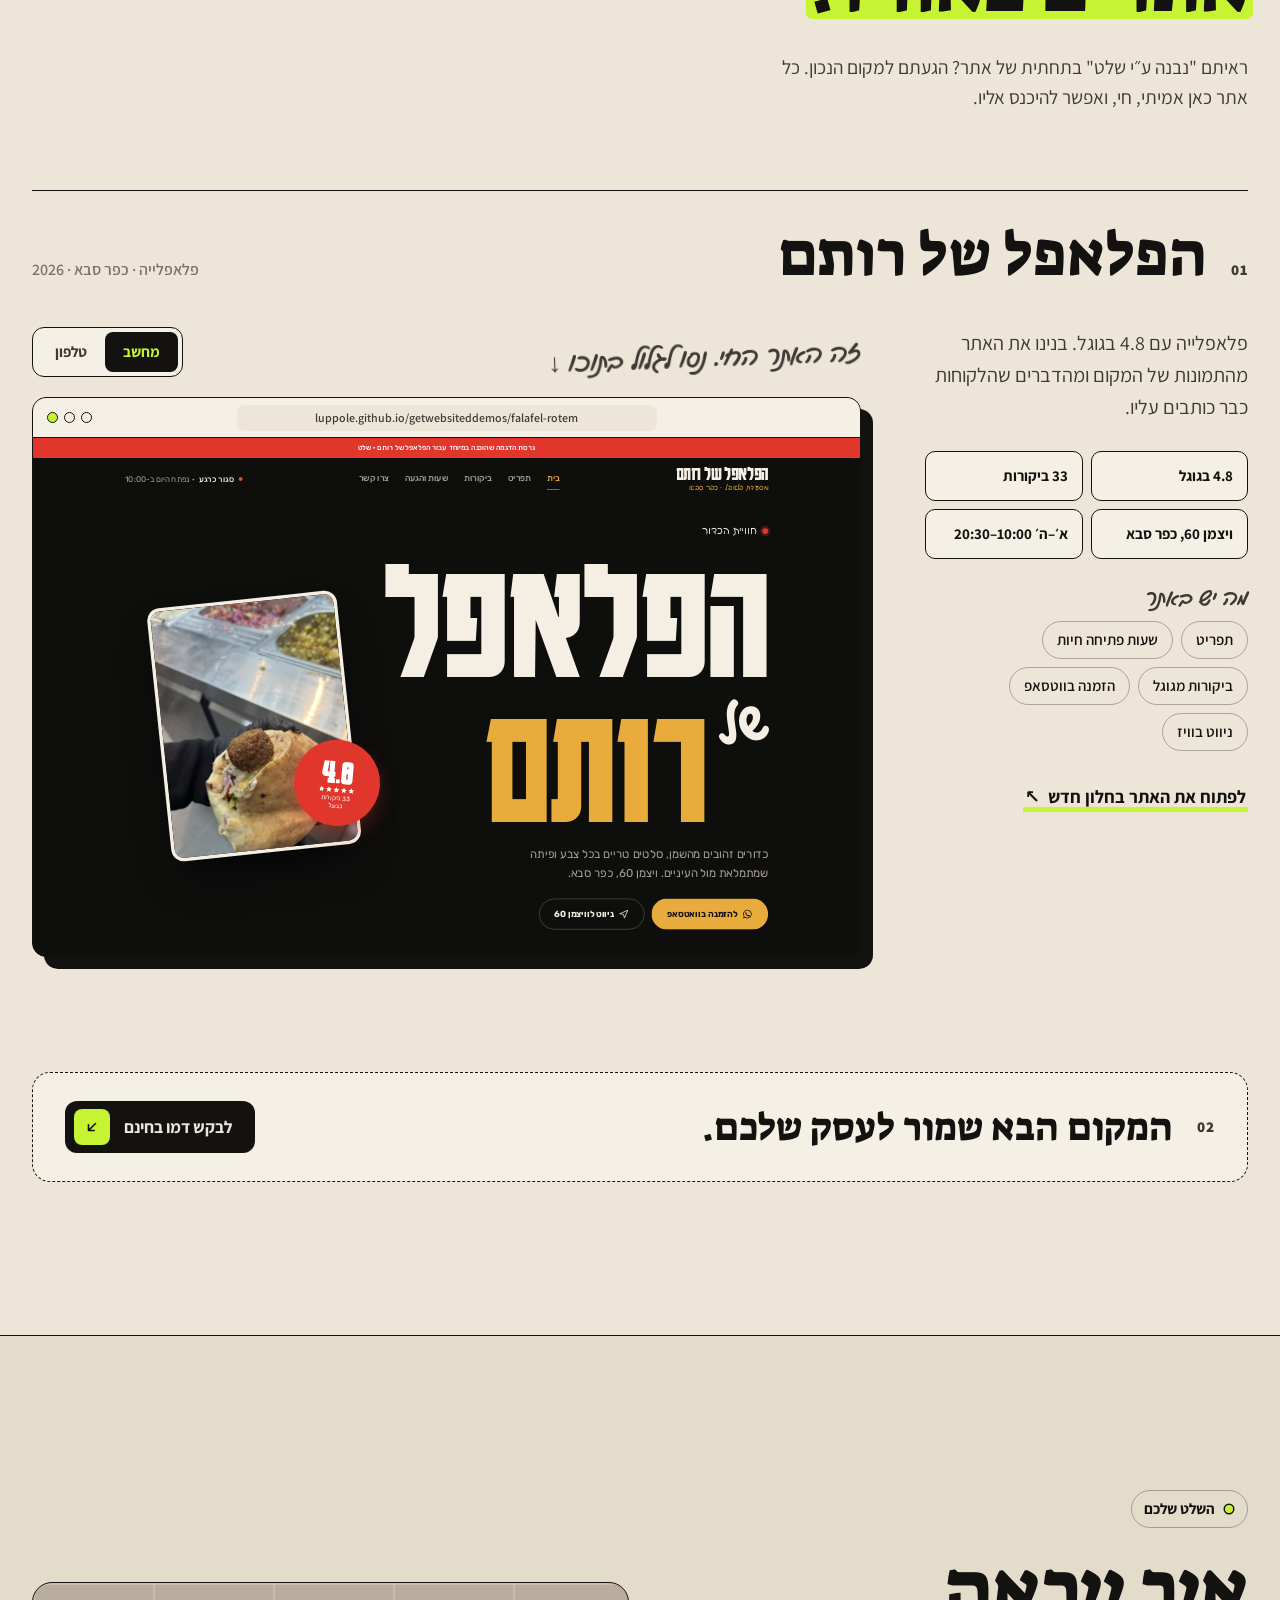
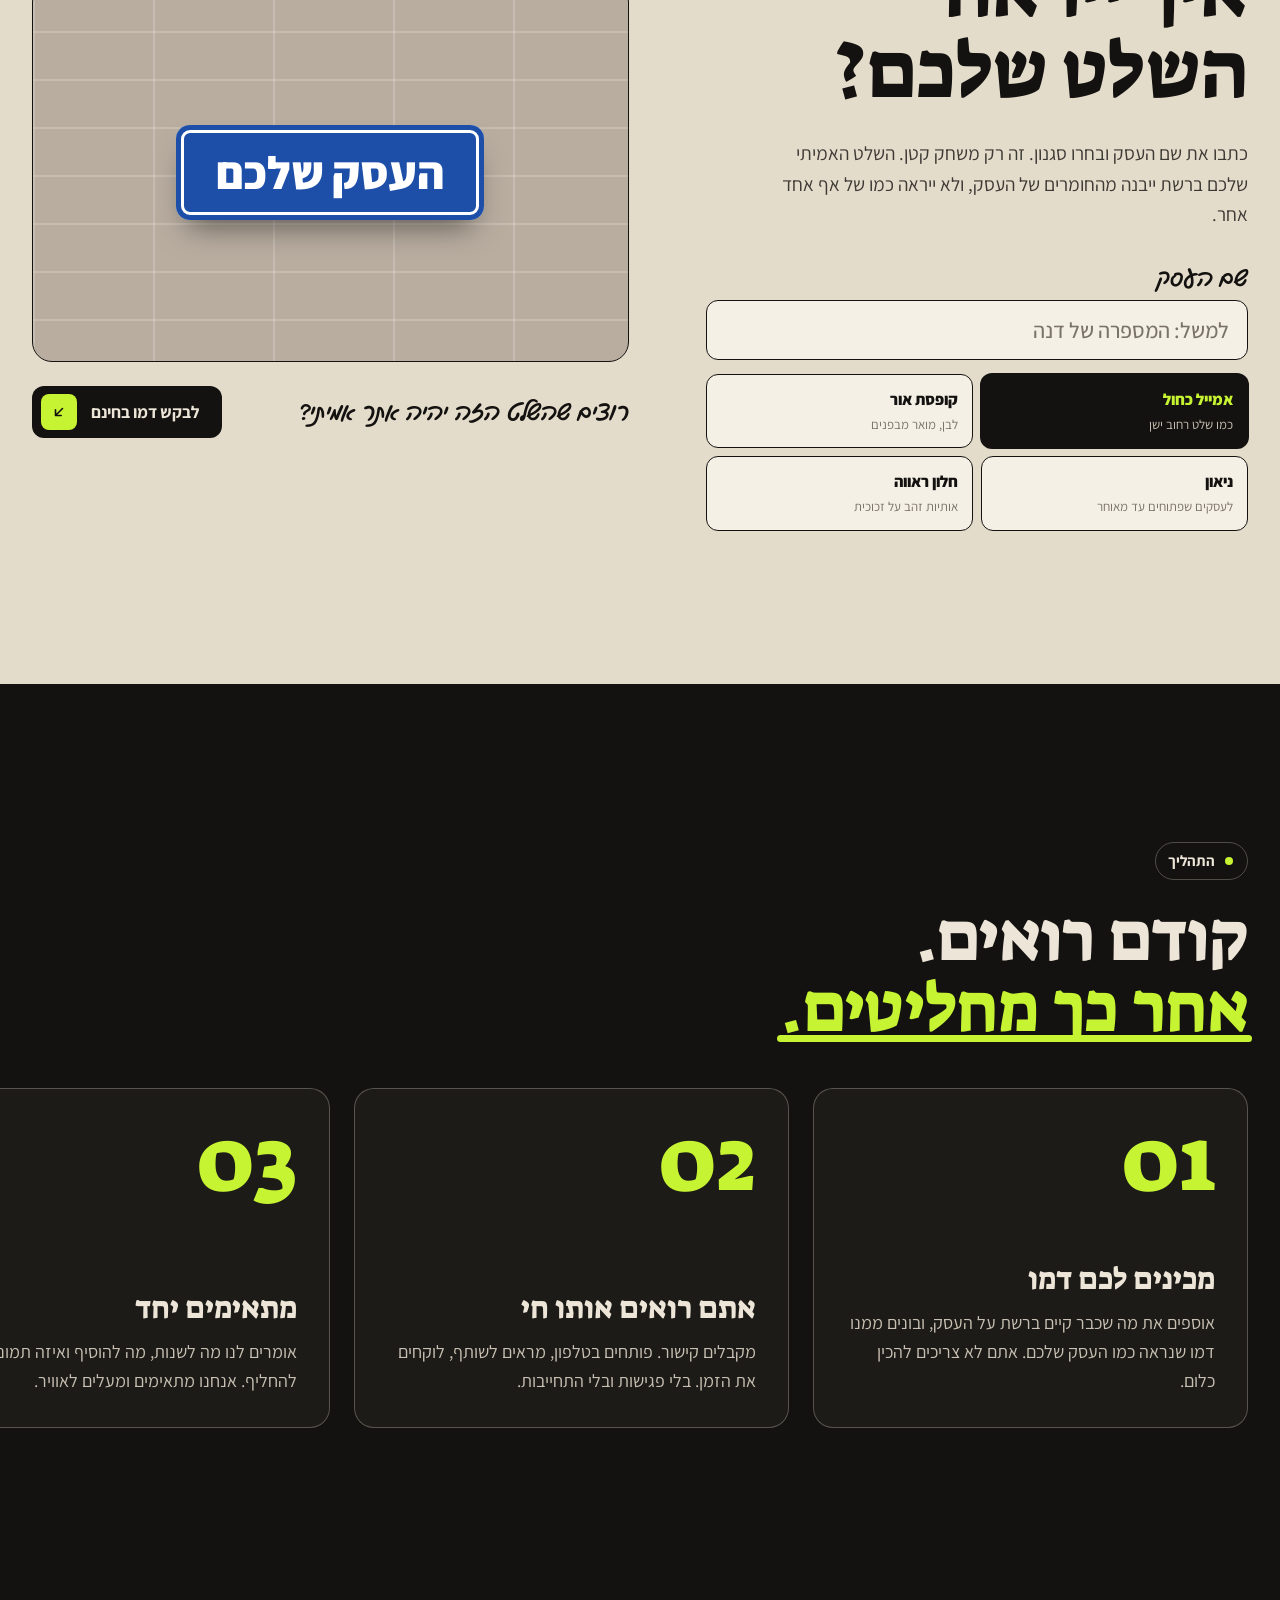
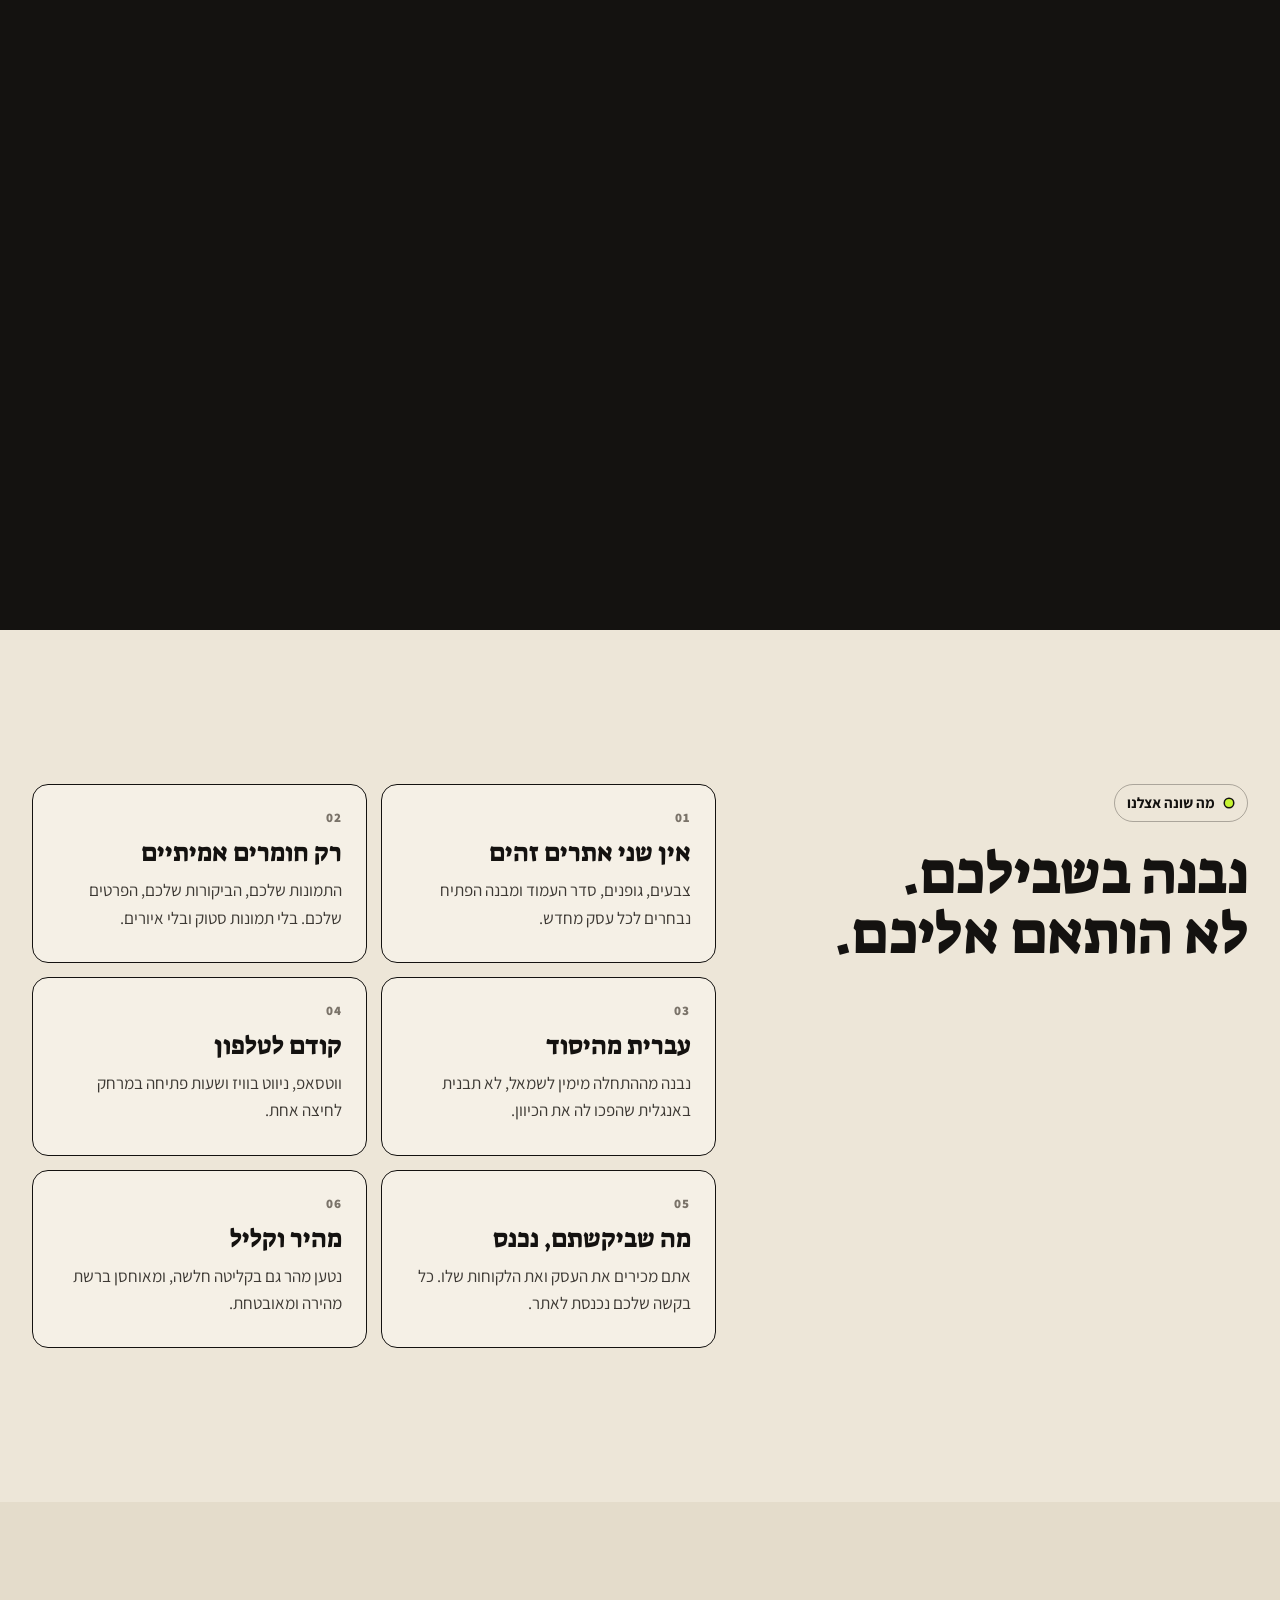
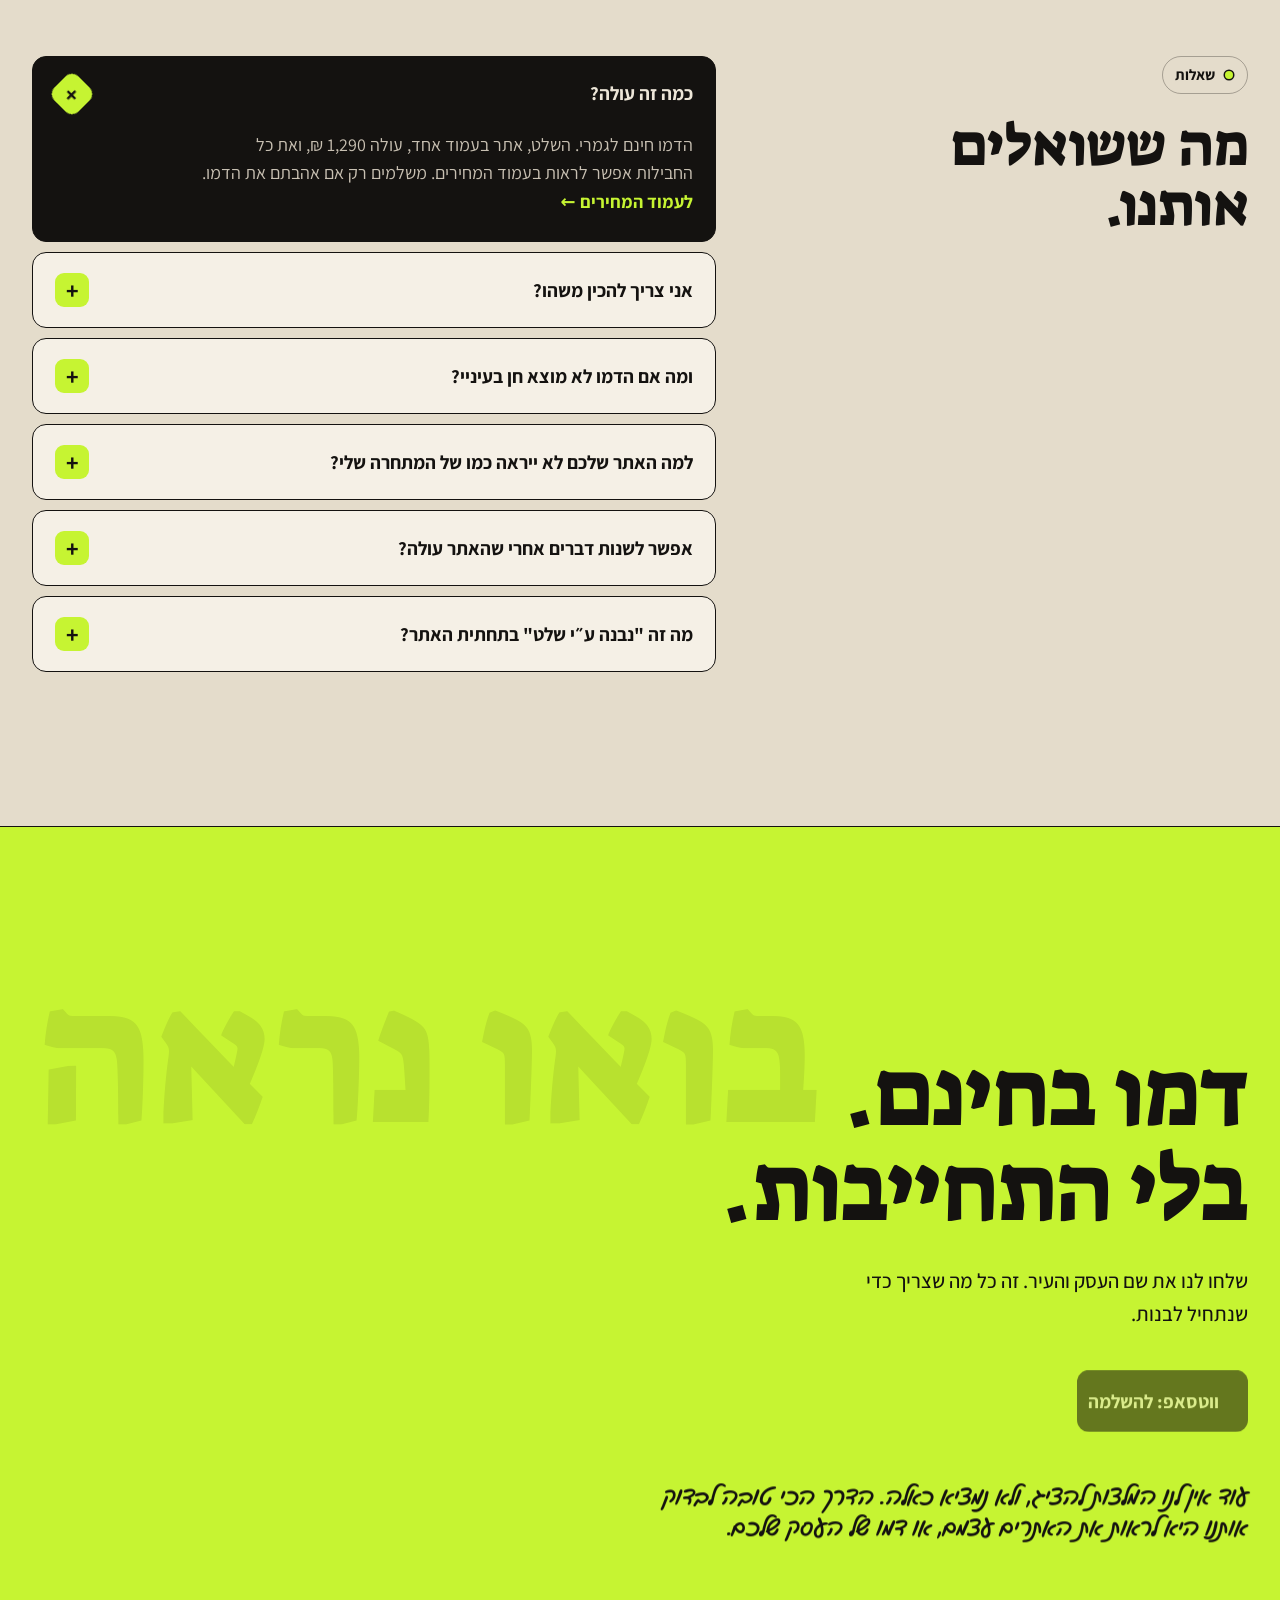
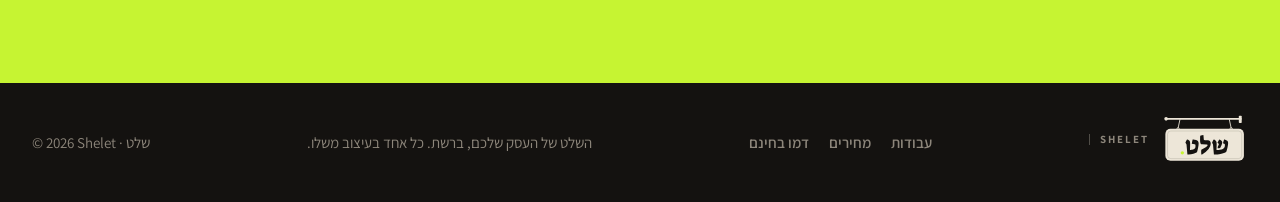
==== commit a3b719be: "Fix mobile navbar, brand pricing packages (שלט, חזית, תאורה, חץ הכוונה) Co-Authored-By: Claude Opus " ====
--- a/index.html
+++ b/index.html
@@ -15,9 +15,9 @@
     <link rel="preconnect" href="https://fonts.googleapis.com" />
     <link rel="preconnect" href="https://fonts.gstatic.com" crossorigin />
     <link href="https://fonts.googleapis.com/css2?family=Suez+One&family=Gveret+Levin&family=Assistant:wght@300;400;500;600;700;800&display=swap" rel="stylesheet" />
-    <script type="module" crossorigin src="./assets/main-Qomo72n8.js"></script>
-    <link rel="modulepreload" crossorigin href="./assets/styles-B3P1HKO7.js">
-    <link rel="stylesheet" crossorigin href="./assets/styles-C33STU-N.css">
+    <script type="module" crossorigin src="./assets/main-CWzND5nR.js"></script>
+    <link rel="modulepreload" crossorigin href="./assets/styles-lZXIpfrH.js">
+    <link rel="stylesheet" crossorigin href="./assets/styles-BldX84eD.css">
   </head>
   <body>
     <div id="root"></div>
--- a/assets/styles-BldX84eD.css
+++ b/assets/styles-BldX84eD.css
@@ -0,0 +1 @@
+:root{--bg: #ede6d8;--bg-2: #e4dccb;--card: #f5f0e6;--fg: #141210;--fg-2: #3d3934;--muted: #7a7369;--line: rgba(20, 18, 16, .13);--line-2: rgba(20, 18, 16, .3);--lime: #c6f432;--ink: #141210;--display: "Suez One", "Assistant", serif;--hand: "Gveret Levin", "Assistant", cursive;--sans: "Assistant", system-ui, sans-serif;--ease: cubic-bezier(.22, 1, .36, 1);--r: 14px;--logo-paper: #ede6d8}.dark{--bg: #141210;--bg-2: #1d1b18;--card: #1d1b18;--fg: #ede6d8;--fg-2: #c8c0b2;--muted: #8d867b;--line: rgba(237, 230, 216, .12);--line-2: rgba(237, 230, 216, .28);--logo-paper: #141210;background:var(--bg);color:var(--fg)}*,*:before,*:after{box-sizing:border-box}html{scroll-behavior:smooth;scroll-padding-top:84px;-webkit-text-size-adjust:100%;background:var(--bg)}@media(prefers-reduced-motion:reduce){html{scroll-behavior:auto}}body{margin:0;background:var(--bg);color:var(--fg);font:400 18px/1.6 var(--sans);-webkit-font-smoothing:antialiased;overflow-x:clip}img{display:block;max-width:100%}a{color:inherit}h1,h2,h3,p{margin:0}ul,ol{margin:0;padding:0;list-style:none}button{font:inherit;color:inherit}::selection{background:var(--lime);color:var(--ink)}:focus-visible{outline:2px solid var(--fg);outline-offset:3px;border-radius:6px}.skip{position:absolute;inset-inline-start:16px;top:-60px;z-index:100;background:var(--ink);color:var(--bg);padding:10px 16px;border-radius:8px;text-decoration:none}.skip:focus{top:16px}.wrap{width:min(1280px,100% - 64px);margin-inline:auto}@media(max-width:640px){.wrap{width:calc(100% - 40px)}}.mark{position:relative;display:inline-block;white-space:nowrap}.mark-bg{position:absolute;inset-inline:-.06em;bottom:.08em;height:.42em;background:var(--lime);transform-origin:right;border-radius:.08em;z-index:0}.mark-t{position:relative;z-index:1}.dark .mark-bg{height:.1em;bottom:.02em}.dark .mark-t{color:var(--lime)}.note{font:400 clamp(22px,2vw,28px)/1.25 var(--hand);color:var(--fg-2);transform-origin:right center}.logo{display:inline-flex;align-items:center;gap:12px;color:var(--fg)}.logo svg{display:block}.logo-latin{font:700 11px/1 var(--sans);letter-spacing:.18em;text-transform:uppercase;color:var(--muted);padding-inline-start:10px;border-inline-start:1.5px solid var(--line-2)}.b{--h: 52px;position:relative;display:inline-flex;align-items:center;gap:14px;height:var(--h);padding-inline:22px 8px;border-radius:12px;font:700 17px/1 var(--sans);text-decoration:none;white-space:nowrap;cursor:pointer;border:1.5px solid transparent;will-change:transform;transition:background-color .25s,color .25s,border-color .25s}.b-sm{--h: 42px;font-size:15px;padding-inline:16px 6px;gap:10px;border-radius:10px}.b-lg{--h: 62px;font-size:19px;padding-inline:28px 10px}.b-roll{position:relative;display:grid;overflow:hidden;height:1.2em;line-height:1.2}.b-t{grid-area:1 / 1;transition:transform .45s var(--ease)}.b-t+.b-t{transform:translateY(110%)}.b:hover .b-t:first-child{transform:translateY(-110%)}.b:hover .b-t+.b-t{transform:translateY(0)}.b-ico{display:grid;place-items:center;width:calc(var(--h) - 16px);height:calc(var(--h) - 16px);border-radius:8px;transition:transform .45s var(--ease),background-color .25s,color .25s}.b-sm .b-ico{width:calc(var(--h) - 12px);height:calc(var(--h) - 12px);border-radius:7px}.b:hover .b-ico{transform:rotate(-45deg)}.b-ink{background:var(--ink);color:#ede6d8}.b-ink .b-ico,.dark .b-ink{background:var(--lime);color:var(--ink)}.dark .b-ink .b-ico{background:var(--ink);color:var(--lime)}.b-lime{background:var(--lime);color:var(--ink)}.b-lime .b-ico{background:var(--ink);color:var(--lime)}.b-ghost{border-color:var(--line-2);color:var(--fg);padding-inline:22px}.b-ghost:hover{border-color:var(--fg)}.b-ghost .b-ico{border:1.5px solid var(--line-2)}.b.is-disabled{opacity:.55;cursor:not-allowed}.b.is-disabled:hover .b-t:first-child{transform:none}.link-arrow{display:inline-flex;gap:8px;align-items:center;font-weight:700;text-decoration:none;background:linear-gradient(var(--lime),var(--lime)) no-repeat right bottom / 100% .3em;padding-inline:2px;transition:background-size .3s var(--ease)}.link-arrow:hover{background-size:100% 100%}.header{position:fixed;inset-inline:0;top:0;z-index:50;transition:background-color .3s,border-color .3s;border-bottom:1px solid transparent}.header.is-solid{background:#ede6d8f0;border-bottom-color:var(--line)}.header-row{display:flex;align-items:center;justify-content:space-between;gap:24px;height:72px}.header-logo{text-decoration:none}.header-nav{display:flex;gap:6px;font-size:16px;font-weight:600}.header-nav a{text-decoration:none;color:var(--fg-2);padding:8px 14px;border-radius:999px;transition:background-color .2s,color .2s}.header-nav a:hover{background:var(--ink);color:var(--lime)}.header-progress{position:absolute;inset-inline:0;bottom:-1px;height:3px;background:var(--lime);transform-origin:right}@media(max-width:860px){.header-nav{display:none}}.section{padding-block:clamp(96px,12vw,168px)}.section-head{max-width:960px;margin-bottom:clamp(48px,6vw,80px)}.eyebrow{display:inline-flex;align-items:center;gap:10px;font-size:15px;font-weight:700;color:var(--fg);margin-bottom:22px;padding:6px 14px 6px 12px;border:1.5px solid var(--line-2);border-radius:999px}.eyebrow:before{content:"";width:8px;height:8px;border-radius:50%;background:var(--lime);box-shadow:0 0 0 1.5px var(--ink)}.section-title{font:400 clamp(46px,6.2vw,96px)/1.02 var(--display);letter-spacing:-.01em;text-wrap:balance}.section-lede{margin-top:26px;font-size:clamp(18px,1.5vw,21px);color:var(--fg-2);max-width:54ch}.hero{padding-top:clamp(124px,13vw,168px);overflow:clip}.hero-kicker{display:inline-flex;align-items:center;gap:10px;font-size:15px;font-weight:700;margin-bottom:clamp(20px,2.4vw,32px);padding:6px 14px 6px 12px;border:1.5px solid var(--line-2);border-radius:999px}.dot{display:inline-block;width:8px;height:8px;border-radius:50%;background:var(--lime);box-shadow:0 0 0 1.5px var(--ink);flex:none}.hero-title{font:400 clamp(56px,9.4vw,152px)/1 var(--display);letter-spacing:-.02em;display:flex;flex-direction:column}.hero-line{display:flex;gap:.22em;flex-wrap:wrap}.word-mask{display:inline-block;overflow:hidden;padding-block:.02em .14em;margin-bottom:-.1em}.word{display:inline-block;transform-origin:right bottom}.hero-foot{display:grid;grid-template-columns:1fr auto;gap:32px 64px;align-items:end;margin-top:clamp(32px,4vw,56px)}.hero-lede{font-size:clamp(19px,1.6vw,23px);color:var(--fg-2);max-width:48ch}.hero-cta{display:flex;gap:12px;flex-wrap:wrap}.hero-stage{position:relative;margin-top:clamp(72px,9vw,120px);padding-bottom:clamp(80px,10vw,140px);perspective:1600px}.hero-stage-inner{transform-origin:50% 0%;will-change:transform}.hero-note{max-width:34ch;margin:0 0 22px auto;text-align:end}@media(max-width:900px){.hero-foot{grid-template-columns:1fr}.hero-stage{margin-top:56px}}.browser{border-radius:var(--r);overflow:hidden;background:#0e0e0d;border:1.5px solid var(--ink);box-shadow:12px 12px 0 var(--ink)}.dark .browser{border-color:var(--line-2);box-shadow:12px 12px 0 var(--lime)}.browser-bar{display:flex;align-items:center;gap:12px;height:40px;padding:0 14px;background:var(--card);border-bottom:1.5px solid var(--ink)}.dark .browser-bar{border-bottom-color:var(--line-2)}.dots{display:inline-flex;gap:6px}.dots i{width:11px;height:11px;border-radius:50%;border:1.5px solid var(--fg)}.dots i:first-child{background:var(--lime)}.dots-ghost{visibility:hidden}.browser-url{flex:1;max-width:420px;margin-inline:auto;text-align:center;font:600 12px/26px var(--sans);color:var(--fg-2);background:var(--bg);border-radius:7px;overflow:hidden;text-overflow:ellipsis;white-space:nowrap;padding:0 10px}.browser-body img{width:100%}.phone{border-radius:40px;padding:9px;background:var(--ink);border:1.5px solid var(--ink);box-shadow:10px 10px 0 var(--lime)}.phone-screen{border-radius:31px;overflow:hidden;aspect-ratio:390 / 844;background:#0e0e0d;position:relative}.phone-screen>img{width:100%;height:100%;object-fit:cover;object-position:top}.phone-screen .live{position:absolute;top:0;right:0;bottom:0;left:0;aspect-ratio:auto!important}.live{position:relative;overflow:hidden;background:#0e0e0d}.live-poster{position:absolute;top:0;right:0;bottom:0;left:0;width:100%;height:100%;object-fit:cover;object-position:top;transition:opacity .4s;pointer-events:none}.live iframe{position:absolute;top:0;left:0;border:0;transform-origin:0 0;transition:opacity .4s;background:#0e0e0d}.story{position:relative;height:340vh}.story-sticky{position:sticky;top:0;height:100vh;height:100svh;display:flex;align-items:center;overflow:hidden}.story-grid{display:grid;grid-template-columns:.9fr 1.1fr;gap:48px;align-items:center;height:100%;padding-top:72px}.story-caps{position:relative;min-height:320px}.story-cap{position:absolute;top:0;right:0;bottom:0;left:0}.story-cap.is-static{position:static;margin-bottom:40px}.story-k{display:inline-block;font:800 15px/1 var(--sans);letter-spacing:.08em;color:var(--lime);margin-bottom:18px}.story-cap h2,.story-cap h3{font:400 clamp(44px,5.4vw,86px)/1.02 var(--display);margin-bottom:20px;letter-spacing:-.01em}.story-cap p{font-size:clamp(18px,1.4vw,21px);color:var(--fg-2);max-width:42ch}.story-bar{height:3px;background:var(--line);margin-top:32px;max-width:360px;border-radius:2px;overflow:hidden}.story-bar span{display:block;height:100%;background:var(--lime);transform-origin:right}.story-note{margin-top:16px;font-size:14px;color:var(--muted)}.story-stage{position:relative;height:min(78vh,720px)}.piece{position:absolute;top:50%;left:50%;translate:-50% -50%;will-change:transform,opacity}.piece-photo img{border-radius:10px;border:5px solid #ede6d8;aspect-ratio:3 / 4;object-fit:cover;box-shadow:8px 8px #00000080}.piece-chip span{display:inline-block;white-space:nowrap;padding:10px 18px;border-radius:999px;background:var(--lime);color:var(--ink);font-weight:800;font-size:clamp(14px,1.2vw,17px);border:1.5px solid var(--ink)}.story-phone{position:absolute;top:50%;left:50%;translate:-50% -50%;width:min(300px,46%)}.story-static-grid{display:grid;grid-template-columns:1fr 320px;gap:64px;align-items:center}@media(max-width:900px){.story{height:300vh}.story-grid{grid-template-columns:1fr;grid-template-rows:auto 1fr;gap:8px;padding-top:88px;padding-bottom:24px;align-content:start}.story-caps{min-height:220px}.story-cap h2{font-size:38px;margin-bottom:10px}.story-cap p{font-size:16px}.story-bar,.story-note{display:none}.story-stage{height:58vh;height:58svh}.story-phone{width:min(230px,56%)}.story-static-grid{grid-template-columns:1fr}}@media(max-width:600px){.piece-chip span{font-size:12px;padding:7px 12px}}.case{border-top:1.5px solid var(--ink);padding-top:32px}.case-head{display:grid;grid-template-columns:auto 1fr auto;align-items:baseline;gap:24px;margin-bottom:40px}.case-index{font:800 15px/1 var(--sans);letter-spacing:.08em;color:var(--fg-2)}.case-name{font:400 clamp(40px,4.8vw,72px)/1.05 var(--display)}.case-meta{color:var(--muted);font-size:16px;font-weight:600}.case-body{display:grid;grid-template-columns:minmax(260px,.7fr) 1.8fr;gap:clamp(32px,5vw,72px);align-items:start}.case-info{position:sticky;top:104px}.case-idea{font-size:20px;color:var(--fg-2);margin-bottom:28px}.case-facts{display:grid;grid-template-columns:1fr 1fr;gap:8px;margin-bottom:28px}.case-facts li{background:var(--card);border:1.5px solid var(--ink);border-radius:10px;padding:12px 14px;font-weight:700;font-size:15px}.case-label{font:400 22px/1 var(--hand);color:var(--fg-2);margin-bottom:12px}.tags{display:flex;flex-wrap:wrap;gap:8px;margin-bottom:32px}.tags li{font-size:15px;font-weight:600;padding:6px 14px;border:1.5px solid var(--line-2);border-radius:999px}.case-toolbar{display:flex;justify-content:space-between;align-items:center;gap:16px;margin-bottom:20px;flex-wrap:wrap}.case-note{font-size:26px}.case-mobile{display:flex;justify-content:center}.case-mobile .phone{width:min(360px,82%)}.toggle{display:inline-flex;padding:4px;border-radius:12px;background:var(--card);border:1.5px solid var(--ink)}.toggle button{position:relative;border:0;background:none;padding:8px 18px;min-height:38px;border-radius:8px;cursor:pointer;font-size:15px;font-weight:700;color:var(--fg-2)}.toggle button[aria-pressed=true]{color:var(--lime)}.toggle-pill{position:absolute;top:0;right:0;bottom:0;left:0;border-radius:8px;background:var(--ink)}.toggle-label{position:relative}.next-slot{margin-top:clamp(80px,9vw,128px);display:grid;grid-template-columns:auto 1fr auto;align-items:center;gap:24px;padding:28px 32px;border:1.5px dashed var(--ink);border-radius:18px;background:var(--card)}.next-title{font:400 clamp(28px,3vw,46px)/1.1 var(--display)}@media(max-width:960px){.case-head{grid-template-columns:1fr;gap:10px}.case-body{grid-template-columns:1fr}.case-info{position:static}.next-slot{grid-template-columns:1fr;justify-items:start;padding:24px}}.process-sticky{position:sticky;top:0;height:100vh;height:100svh;display:flex;flex-direction:column;justify-content:center;gap:clamp(32px,5vh,64px);overflow:hidden}.process-head .section-title{font-size:clamp(44px,5.4vw,88px)}.process-row{display:flex;gap:24px;padding-inline:max(32px,calc((100vw - 1280px)/2));width:max-content}.pcard{width:clamp(340px,34vw,460px);min-height:340px;flex:none;display:flex;flex-direction:column;justify-content:space-between;gap:40px;padding:32px;border:1.5px solid var(--line-2);border-radius:20px;background:var(--card);transition:background-color .35s,color .35s,transform .35s var(--ease)}.pcard:hover{background:var(--lime);color:var(--ink);transform:rotate(-1.2deg)}.pcard:hover .pcard-text,.pcard:hover .pcard-num{color:var(--ink)}.pcard-num{font:400 clamp(72px,7vw,112px)/.9 var(--display);color:var(--lime);transition:color .35s}.pcard-title{font:400 clamp(28px,2.4vw,38px)/1.1 var(--display);margin-bottom:12px}.pcard-text{color:var(--fg-2);transition:color .35s}.process-list{display:grid;gap:16px;margin-top:40px}.process-list .pcard{width:auto;min-height:0}.process:not(.process-h) .process-head{padding:0}.principles-grid{display:grid;grid-template-columns:.8fr 1.2fr;gap:clamp(40px,6vw,96px);align-items:start}.principles-head{position:sticky;top:120px}.principles-head .section-title,.faq-grid .section-title{font-size:clamp(42px,4.6vw,74px)}.plist{display:grid;grid-template-columns:1fr 1fr;gap:14px}.pitem{padding:26px 24px 30px;height:100%;border:1.5px solid var(--ink);border-radius:16px;background:var(--card);transition:transform .35s var(--ease),box-shadow .35s var(--ease)}.pitem:hover{transform:translate(-4px,-4px);box-shadow:6px 6px 0 var(--ink)}.pitem-num{display:block;font:800 13px/1 var(--sans);letter-spacing:.08em;color:var(--muted);margin-bottom:14px}.pitem h3{font:400 clamp(24px,2vw,30px)/1.15 var(--display);margin-bottom:10px}.pitem p{color:var(--fg-2);font-size:17px}@media(max-width:900px){.principles-grid{grid-template-columns:1fr}.principles-head{position:static}}@media(max-width:600px){.plist{grid-template-columns:1fr}}.faq{background:var(--bg-2)}.faq-grid{display:grid;grid-template-columns:.8fr 1.2fr;gap:clamp(32px,6vw,96px);align-items:start}.faq-list{display:grid;gap:10px}.faq-item{border:1.5px solid var(--ink);border-radius:14px;background:var(--card);overflow:hidden;transition:background-color .25s}.faq-item.is-open{background:var(--ink);color:#ede6d8}.faq-item h3{font:inherit}.faq-item button{width:100%;display:flex;justify-content:space-between;align-items:center;gap:24px;padding:20px 22px;background:none;border:0;cursor:pointer;text-align:start;font:700 19px/1.4 var(--sans)}.faq-icon{display:grid;place-items:center;flex:none;width:34px;height:34px;border-radius:9px;background:var(--lime);color:var(--ink);font:700 24px/1 var(--sans)}.faq-a{overflow:hidden}.faq-a p{padding:0 22px 24px;color:#c8c0b2;max-width:60ch;font-size:18px}@media(max-width:900px){.faq-grid{grid-template-columns:1fr}.faq-grid .section-head{margin-bottom:16px}}.cta{position:relative;background:var(--lime);color:var(--ink);padding-block:clamp(80px,11vw,160px);overflow:hidden;border-top:1.5px solid var(--ink)}.cta-big{font:400 clamp(96px,15vw,240px)/.95 var(--display);white-space:nowrap;color:#14121014;margin-bottom:clamp(-120px,-8vw,-40px);pointer-events:none;-webkit-user-select:none;user-select:none}.cta-big span{display:inline-block}.cta-inner{position:relative}.cta-title{font:400 clamp(52px,7.4vw,120px)/1 var(--display);margin-bottom:28px;letter-spacing:-.015em}.cta-lede{font-size:clamp(19px,1.6vw,23px);max-width:44ch;margin-bottom:40px;font-weight:500}.cta-actions{display:flex;flex-wrap:wrap;gap:12px}.cta .b-ink .b-ico{background:var(--lime)}.cta-honest{margin-top:48px;font:400 24px/1.3 var(--hand);max-width:46ch}.footer{color:var(--muted);font-size:15px}.footer-row{display:flex;align-items:center;justify-content:space-between;gap:16px 32px;flex-wrap:wrap;padding-block:32px}.case-body>*,.story-grid>*,.principles-grid>*,.faq-grid>*,.hero-foot>*{min-width:0}.hero-top{display:flex;justify-content:space-between;align-items:center;gap:16px;margin-bottom:8px}.hero-top .hero-kicker{margin-bottom:0}.hero-hint{font-size:22px}@media(hover:none){.hero-hint{display:none}}.hang{position:relative;display:inline-block;transform-origin:50% -90px;margin-top:96px;max-width:100%}.hang-chain{position:absolute;top:-96px;width:0;height:100px;border-inline-start:3px dotted var(--ink)}.hang-chain-r{right:18%;transform:rotate(-8deg);transform-origin:top}.hang-chain-l{left:18%;transform:rotate(8deg);transform-origin:top}.hang-board{position:relative;background:var(--ink);color:#ede6d8;border-radius:22px;padding:clamp(28px,4vw,56px) clamp(28px,5vw,72px) clamp(32px,4.4vw,60px);box-shadow:14px 14px 0 var(--lime),inset 0 0 0 2px #ede6d824,inset 0 0 0 10px var(--ink),inset 0 0 0 12px #ede6d81a}.screw{position:absolute;width:12px;height:12px;border-radius:50%;background:var(--lime);box-shadow:inset -2px -2px #00000040}.screw:nth-of-type(1){top:18px;right:18px}.screw:nth-of-type(2){top:18px;left:18px}.screw:nth-of-type(3){bottom:18px;right:18px}.screw:nth-of-type(4){bottom:18px;left:18px}.hero-sign .hero-title{font-size:clamp(44px,7.4vw,124px);line-height:1.04}.hero-sign .word.is-accent{color:var(--lime)}@media(max-width:640px){.hang{margin-top:72px}.hang-chain{top:-72px;height:76px}.hang-board{border-radius:16px;box-shadow:8px 8px 0 var(--lime)}.screw{width:9px;height:9px}}.street-grid{display:grid;grid-template-columns:1.1fr .9fr;gap:clamp(40px,6vw,96px);align-items:center}.street-head{margin-bottom:0}.street-note{margin-top:28px}.street-stage{display:flex;justify-content:center}.compare{position:relative;width:min(420px,100%);aspect-ratio:9 / 16;border-radius:28px;overflow:hidden;border:1.5px solid var(--ink);box-shadow:12px 12px 0 var(--ink);cursor:ew-resize;touch-action:pan-y;-webkit-user-select:none;user-select:none;background:#0e0e0d}.compare img{position:absolute;top:0;right:0;bottom:0;left:0;width:100%;height:100%;object-fit:cover;object-position:top;pointer-events:none}.compare-a{object-position:center}.compare-b{position:absolute;top:0;right:0;bottom:0;left:0}.compare-handle{position:absolute;top:0;bottom:0;width:3px;margin-right:-1.5px;background:var(--lime);pointer-events:none}.compare-knob{position:absolute;top:50%;left:50%;translate:-50% -50%;display:grid;place-items:center;width:46px;height:46px;border-radius:50%;background:var(--lime);color:var(--ink);font-weight:800;border:1.5px solid var(--ink)}.compare-tag{position:absolute;bottom:16px;padding:6px 12px;border-radius:999px;background:var(--ink);color:#ede6d8;font-weight:800;font-size:14px;pointer-events:none}.compare-tag-a{left:16px}.compare-tag-b{right:16px;background:var(--lime);color:var(--ink)}.compare-range{position:absolute;inset:auto 0 0 0;width:100%;opacity:0;height:1px}.compare-range:focus-visible+*,.compare:focus-within{outline:2px solid var(--ink);outline-offset:4px}@media(max-width:900px){.street-grid{grid-template-columns:1fr}}.maker{background:var(--bg-2);border-block:1.5px solid var(--ink)}.maker-grid{display:grid;grid-template-columns:1fr 1.1fr;gap:clamp(40px,6vw,96px);align-items:center}.maker-head{margin-bottom:0}.maker-form{margin-top:36px}.maker-label{display:block;font:400 24px/1 var(--hand);margin-bottom:10px}.maker-input{width:100%;height:60px;padding:0 18px;border-radius:12px;border:1.5px solid var(--ink);background:var(--card);font:700 22px/1 var(--sans);color:var(--fg);outline:none;transition:box-shadow .2s}.maker-input:focus{box-shadow:5px 5px 0 var(--lime)}.maker-input::placeholder{color:var(--muted);font-weight:500}.maker-styles{display:grid;grid-template-columns:1fr 1fr;gap:8px;margin-top:14px}.maker-style{position:relative;text-align:start;padding:12px 14px;border-radius:12px;border:1.5px solid var(--ink);background:var(--card);cursor:pointer;display:grid;gap:2px}.maker-pill{position:absolute;top:-1.5px;right:-1.5px;bottom:-1.5px;left:-1.5px;border-radius:12px;background:var(--ink)}.maker-style-t{position:relative;font-weight:800;font-size:16px}.maker-style-h{position:relative;font-size:13px;color:var(--muted)}.maker-style[aria-checked=true] .maker-style-t{color:var(--lime)}.maker-style[aria-checked=true] .maker-style-h{color:#c8c0b2}.maker-stage{display:grid;gap:24px}.maker-wall{perspective:900px;display:grid;place-items:center;min-height:380px;padding:40px 24px;border-radius:20px;border:1.5px solid var(--ink);background-color:#b9ada0;background-image:linear-gradient(rgba(255,255,255,.18) 2px,transparent 2px),linear-gradient(90deg,rgba(255,255,255,.18) 2px,transparent 2px);background-size:100% 48px,120px 100%;overflow:hidden}.sign{transform-origin:50% 0;max-width:100%;text-align:center}.sign-text{display:block;overflow-wrap:anywhere}.sign-enamel{background:#1d4fa8;color:#fff;padding:22px 40px;border-radius:14px;box-shadow:inset 0 0 0 5px #1d4fa8,inset 0 0 0 8px #fff,0 18px 30px -12px #00000080;font:800 clamp(30px,3.6vw,52px)/1.1 var(--sans)}.sign-lightbox{background:#fbfaf5;color:var(--ink);padding:26px 44px;border-radius:6px;border:10px solid #2a2724;box-shadow:0 0 60px #fffce6e6,0 0 0 1px #000;font:400 clamp(32px,4vw,58px)/1.1 var(--display)}.sign-neon{background:#141210;padding:30px 46px;border-radius:18px;font:400 clamp(36px,4.6vw,66px)/1.1 var(--hand);color:#f4ffd0;text-shadow:0 0 4px #fff,0 0 12px var(--lime),0 0 28px var(--lime),0 0 52px var(--lime);animation:flicker 2.8s .3s both}@keyframes flicker{0%,12%,18%,30%{opacity:1}10%,16%{opacity:.3}0%{opacity:0}}@media(prefers-reduced-motion:reduce){.sign-neon{animation:none}}.sign-vitrine{background:linear-gradient(135deg,#1e2224eb,#0c0e0ff2);padding:30px 46px;border-radius:4px;border:6px solid #3a2f22;font:400 clamp(32px,4vw,58px)/1.1 var(--display);color:transparent;background-clip:padding-box}.sign-vitrine .sign-text{background:linear-gradient(180deg,#f7e3a1,#c9962e 55%,#f3d98a);-webkit-background-clip:text;background-clip:text}.maker-cta{display:flex;align-items:center;justify-content:space-between;gap:16px;flex-wrap:wrap;font:400 24px/1.2 var(--hand)}@media(max-width:900px){.maker-grid{grid-template-columns:1fr}.maker-wall{min-height:260px}}.header-end{display:flex;align-items:center;gap:8px}.header-price{display:none;text-decoration:none;font-weight:700;font-size:16px;padding:8px 12px;border-radius:999px;color:var(--fg)}@media(max-width:860px){.header-price{display:inline-block}}.header-nav a.is-current{background:var(--ink);color:var(--lime)}.footer-nav{display:flex;gap:20px}.footer-nav a{color:inherit;text-decoration:none;font-weight:600}.footer-nav a:hover{color:var(--lime)}.faq-link{color:var(--lime);font-weight:700;text-decoration:none;white-space:nowrap}.faq-link:hover{text-decoration:underline}.pricing-hero{padding-top:clamp(140px,16vw,200px)}.pricing-extras{background:var(--bg-2);border-top:1.5px solid var(--ink)}.rail-wrap{position:relative;padding-top:18px}.rail{position:absolute;top:0;inset-inline:-12px;height:12px;border-radius:6px;background:var(--ink);box-shadow:0 5px #1412101f}.rail:before,.rail:after{content:"";position:absolute;top:-6px;width:24px;height:24px;border-radius:50%;background:var(--lime);border:3px solid var(--ink)}.rail:before{right:-6px}.rail:after{left:-6px}.ptags{display:grid;gap:clamp(20px,3vw,44px);align-items:start}.ptags-sites{grid-template-columns:repeat(2,minmax(0,1fr))}.ptags-extras{grid-template-columns:repeat(2,minmax(0,1fr));max-width:980px}.tag{position:relative;transform-origin:50% -64px;padding-top:64px;min-width:0}.tag-string{position:absolute;top:-18px;left:50%;width:3px;height:98px;margin-left:-1.5px;background:repeating-linear-gradient(to bottom,var(--ink) 0 6px,transparent 6px 9px)}.tag-card{position:relative;padding:2px;background:var(--ink);border-radius:0 0 18px 18px;clip-path:polygon(0 34px,34px 0,calc(100% - 34px) 0,100% 34px,100% 100%,0 100%)}.tag-in{position:relative;padding:62px clamp(22px,3vw,42px) clamp(26px,3vw,38px);background:var(--card);color:var(--ink);border-radius:0 0 16px 16px;clip-path:polygon(0 33.2px,33.2px 0,calc(100% - 33.2px) 0,100% 33.2px,100% 100%,0 100%);box-shadow:inset 0 0 0 7px var(--card),inset 0 0 0 8.5px #14121029}.tag-hole{position:absolute;top:20px;left:50%;width:22px;height:22px;margin-left:-11px;border-radius:50%;background:var(--bg);border:2px solid var(--ink);box-shadow:0 0 0 5px var(--lime),0 0 0 7px var(--ink)}.tag-ink .tag-in{background:var(--ink);color:#ede6d8;box-shadow:inset 0 0 0 7px var(--ink),inset 0 0 0 8.5px #ede6d833}.tag-lime .tag-in{background:var(--lime);box-shadow:inset 0 0 0 7px var(--lime),inset 0 0 0 8.5px #14121040}.pricing-extras .tag-hole{background:var(--bg-2)}.tag-kicker{font-size:15px;font-weight:700;letter-spacing:.02em;opacity:.7;margin-bottom:4px}.tag-name{font:400 clamp(52px,5.6vw,84px)/1 var(--display);letter-spacing:-.01em;margin-bottom:12px}.tag-ink .tag-name{color:var(--lime)}.tag-ribbon{position:absolute;top:18px;inset-inline-start:26px;padding:7px 12px;border-radius:8px;background:var(--lime);color:var(--ink);font:800 14px/1 var(--sans);transform:rotate(4deg)}.tag-market{display:inline-flex;align-items:center;gap:8px;font-size:15px;font-weight:600;opacity:.75}.tag-market:before{content:"";flex:none;width:14px;height:2px;background:currentColor}.tag-price{display:flex;align-items:baseline;gap:8px;margin:22px 0 10px;font-family:var(--sans)}.tag-num{font:800 clamp(64px,7vw,104px)/.9 var(--sans);letter-spacing:-.04em;font-variant-numeric:tabular-nums}.tag-cur{font:800 clamp(28px,2.6vw,40px)/1 var(--sans)}.tag-per{font-size:18px;font-weight:700;padding:4px 12px;border-radius:999px;border:1.5px solid currentColor;margin-inline-start:6px}.tag-for{font-size:18px;font-weight:500;max-width:40ch;opacity:.85}.tag-list{list-style:none;margin-top:22px;padding-top:20px;border-top:1.5px dashed currentColor;display:grid;gap:10px;font-size:17px}.tag-list li{position:relative;padding-inline-start:28px}.tag-list li:before{content:"";position:absolute;right:0;top:.42em;width:14px;height:8px;border-inline-start:2.5px solid currentColor;border-bottom:2.5px solid currentColor;transform:rotate(-45deg) scaleX(-1)}.tag-ink .tag-list li:before{border-color:var(--lime)}.pricing-note{margin-top:28px;font-size:26px}@media(hover:none){.pricing-note{display:none}}.steps{list-style:none;display:grid;grid-template-columns:repeat(3,minmax(0,1fr));gap:16px}.step{border:1.5px solid rgba(237,230,216,.22);border-radius:18px;padding:28px;min-width:0}.step-num{display:inline-grid;place-items:center;width:48px;height:48px;border-radius:12px;background:var(--lime);color:var(--ink);font:800 18px/1 var(--sans);margin-bottom:22px}.step h3{font:400 30px/1.1 var(--display);margin-bottom:10px}.step p{color:#c8c0b2;font-size:18px}.steps-cta{margin-top:44px}@media(max-width:900px){.ptags-sites,.ptags-extras,.steps{grid-template-columns:1fr}.ptags{gap:0}.tag+.tag{margin-top:8px}.rail{inset-inline:-8px}}@media(max-width:640px){.header-row{gap:10px;height:64px}.header .logo-latin{display:none}.header .logo svg{height:38px;width:auto}.header-end{gap:2px}.header-price{padding:8px 10px;font-size:15px}.header .b-sm{--h: 40px;font-size:14px;padding-inline:12px 5px;gap:8px}}@media(max-width:350px){.header-price{display:none}}.promises{list-style:none;display:flex;flex-wrap:wrap;gap:10px;margin-top:30px}.promises li{display:inline-flex;align-items:center;gap:10px;padding:10px 16px 10px 18px;border:1.5px solid var(--ink);border-radius:999px;background:var(--card);font-weight:700;font-size:16px}.promises li:before{content:"";width:9px;height:5px;border-inline-start:2.5px solid var(--ink);border-bottom:2.5px solid var(--ink);transform:rotate(-45deg) scaleX(-1) translateY(-2px)}.combo{margin-top:clamp(56px,7vw,96px);padding:clamp(28px,4vw,52px);border:2px solid var(--ink);border-radius:22px;background:var(--card);box-shadow:12px 12px 0 var(--ink);display:grid;gap:14px;justify-items:start;max-width:980px}.combo-k{font-weight:700;font-size:16px;color:var(--fg-2)}.combo-t{font:400 clamp(44px,6vw,88px)/1 var(--display)}.combo-t b{font-weight:400}.combo-t b:last-child{background:var(--lime);padding:0 .15em;border-radius:10px}.combo-p{font-size:clamp(18px,1.5vw,21px);max-width:52ch;margin-bottom:12px}.combo-p span{font-weight:800}@media(max-width:640px){.combo{box-shadow:7px 7px 0 var(--ink)}.promises li{font-size:15px}}
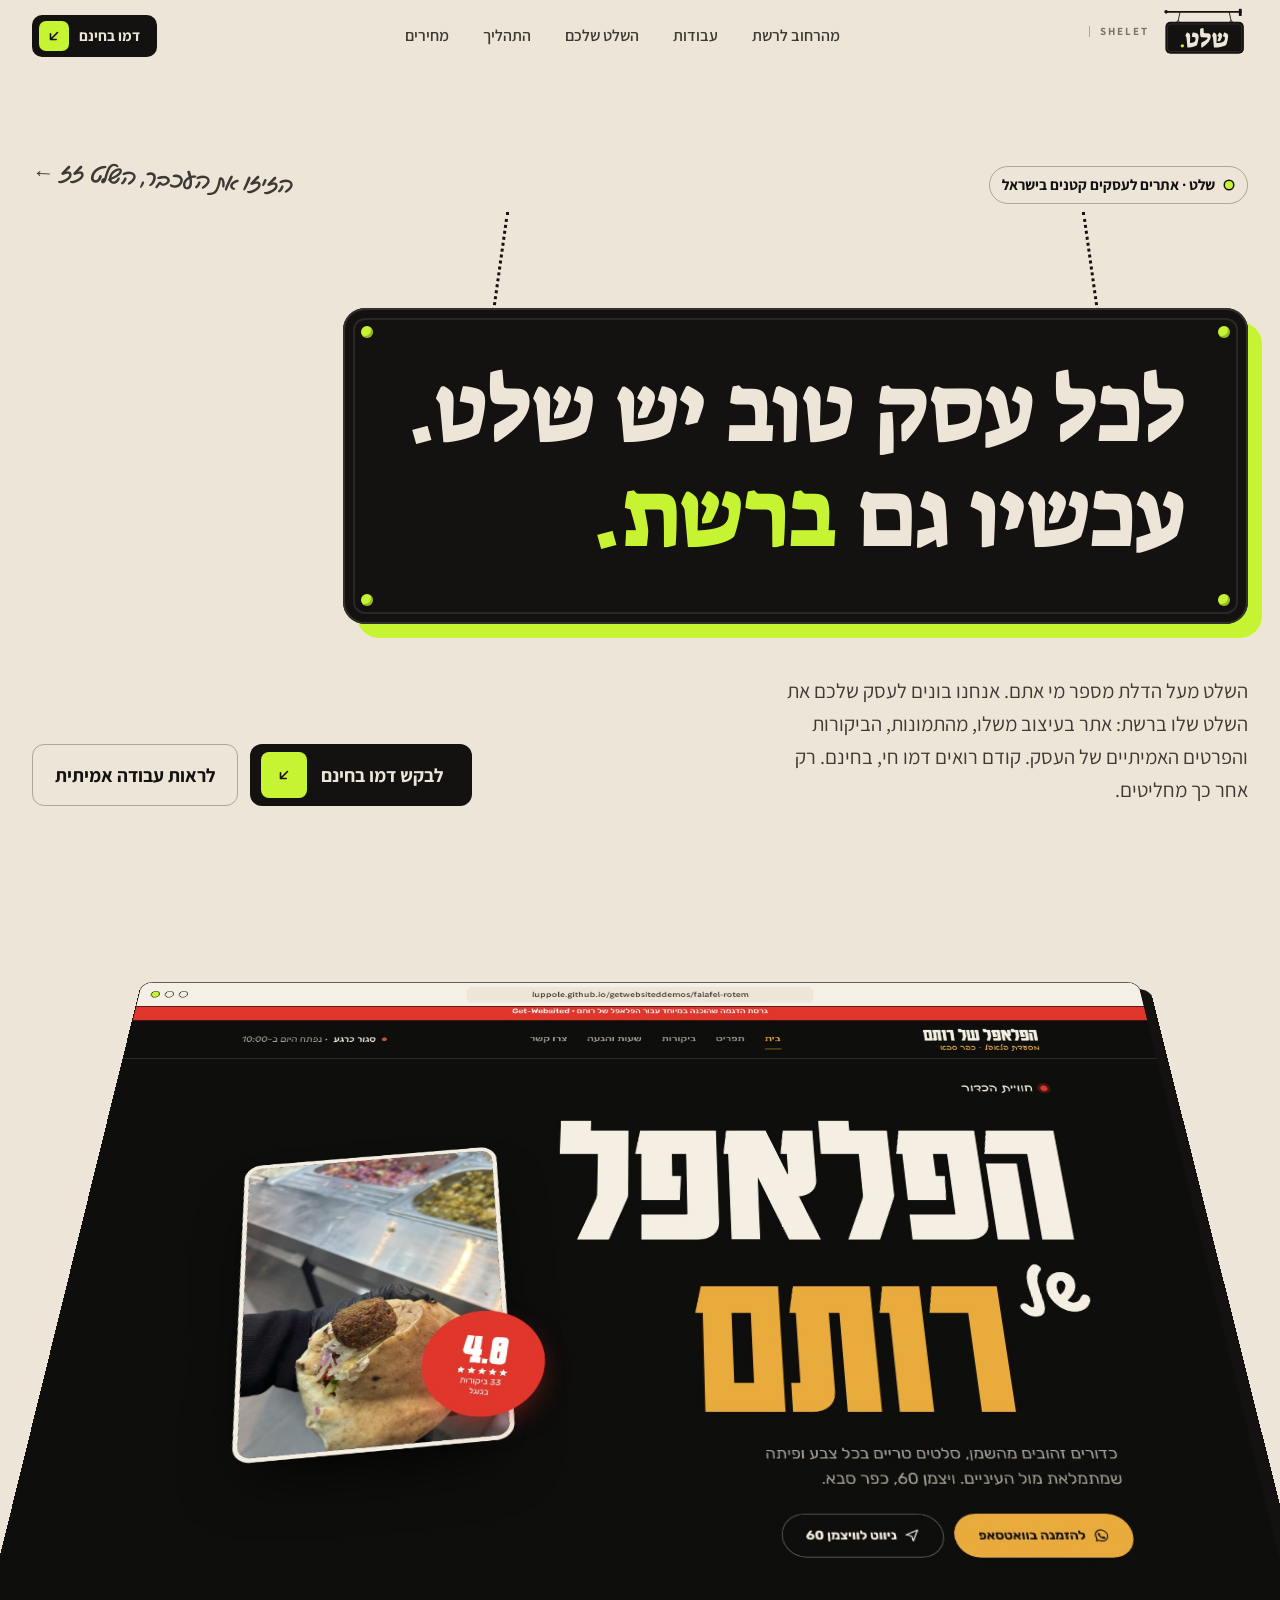
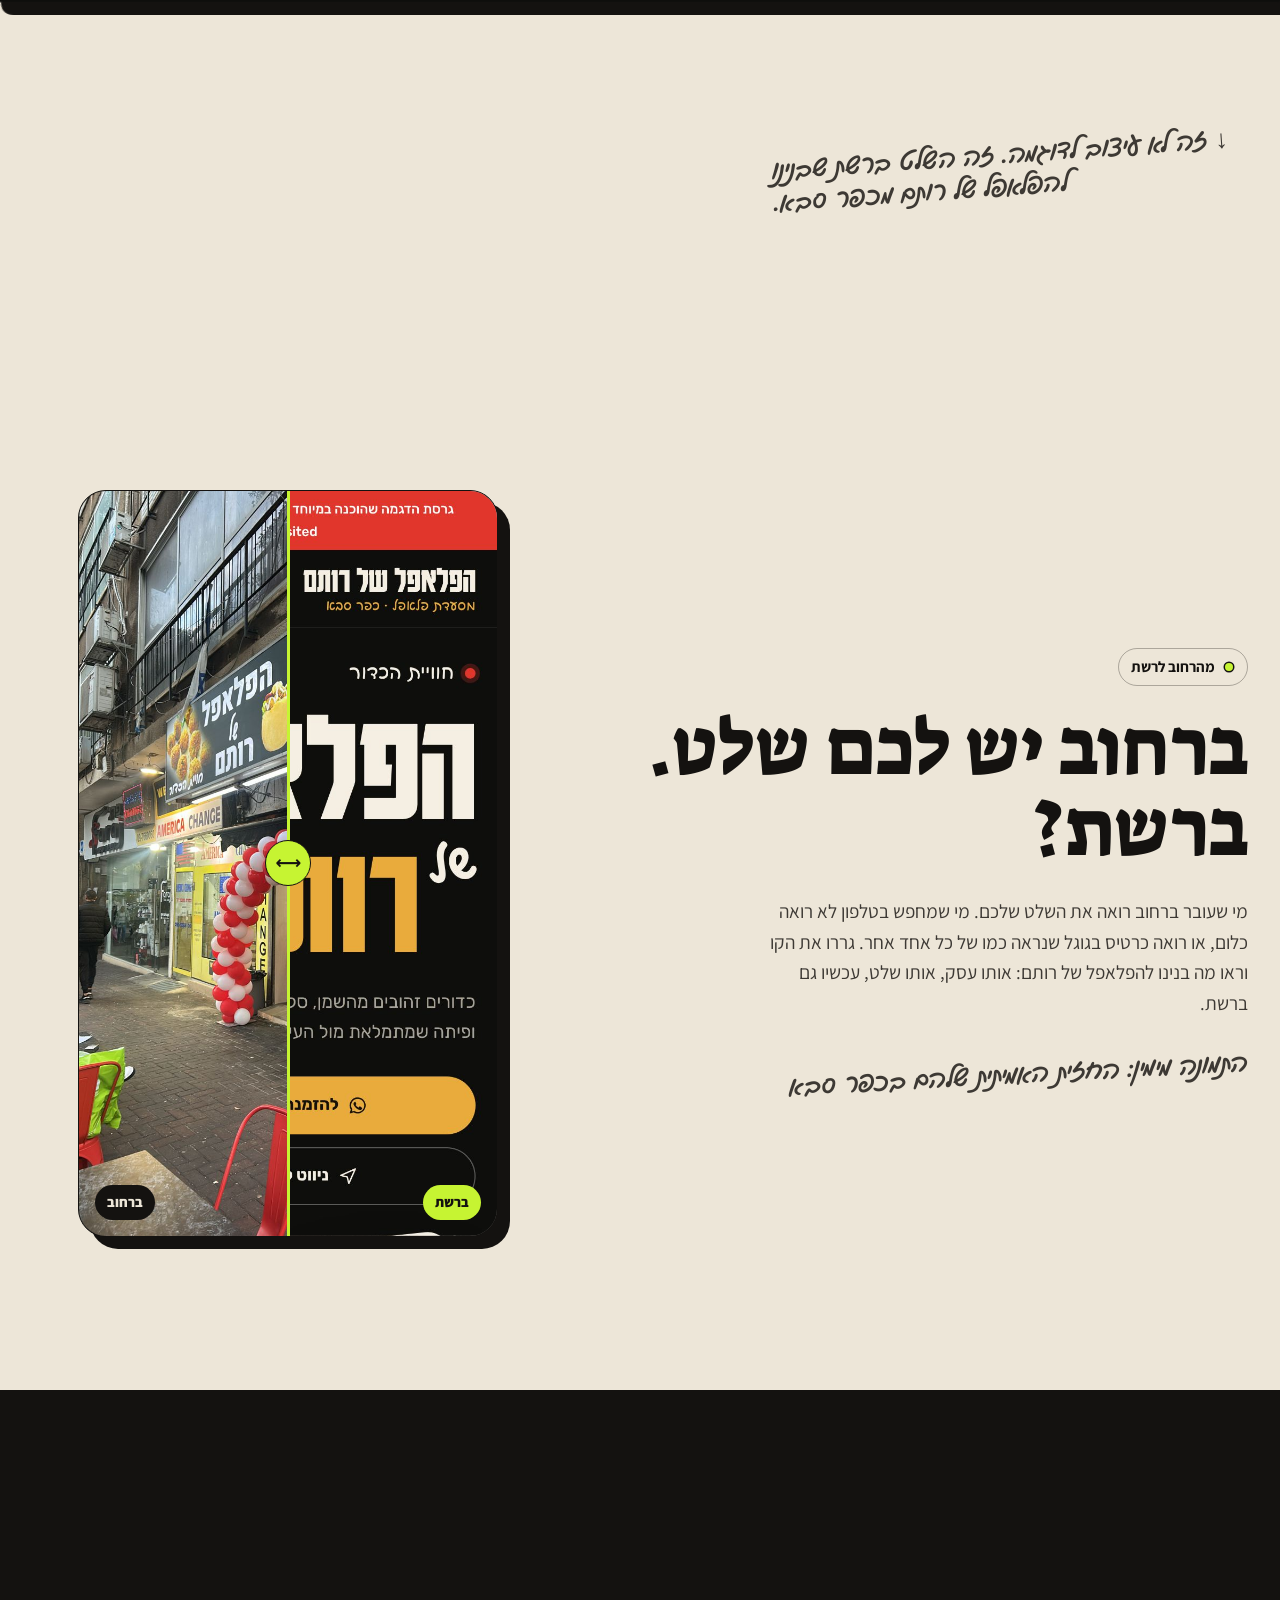
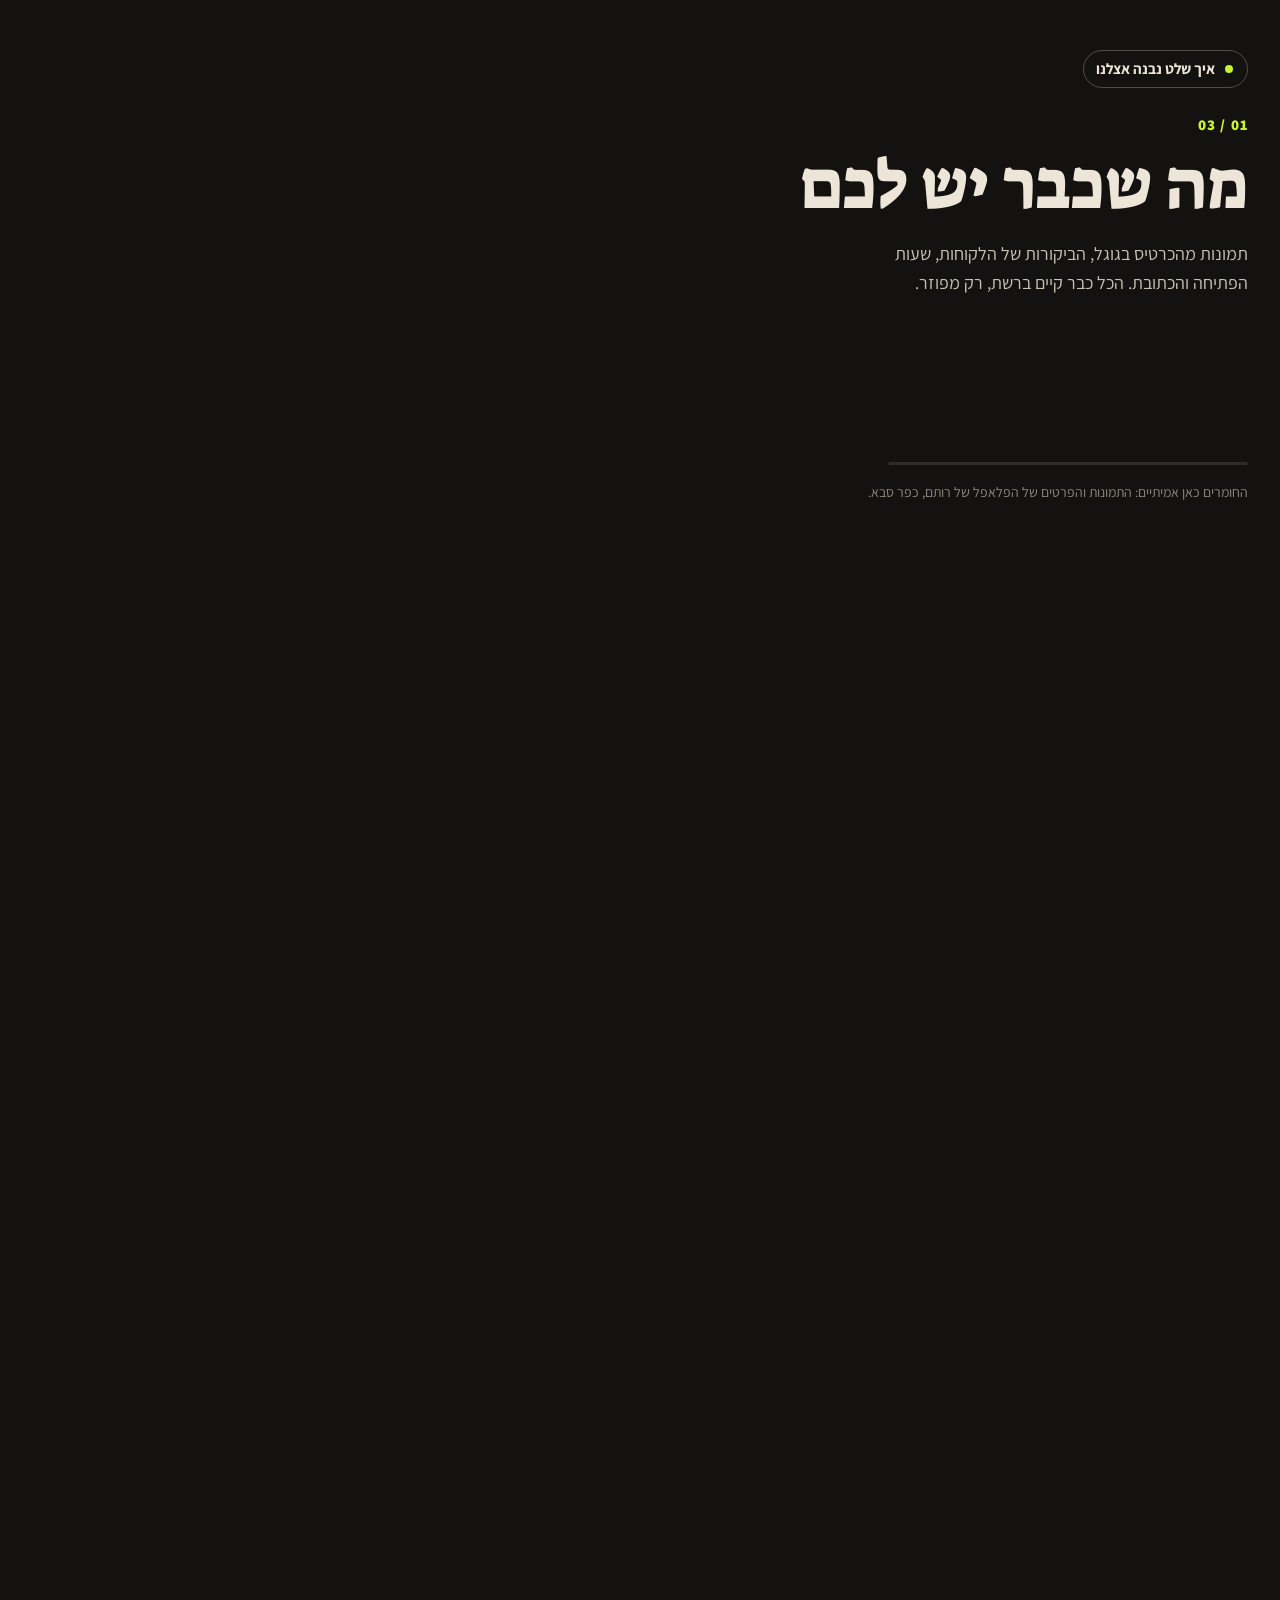
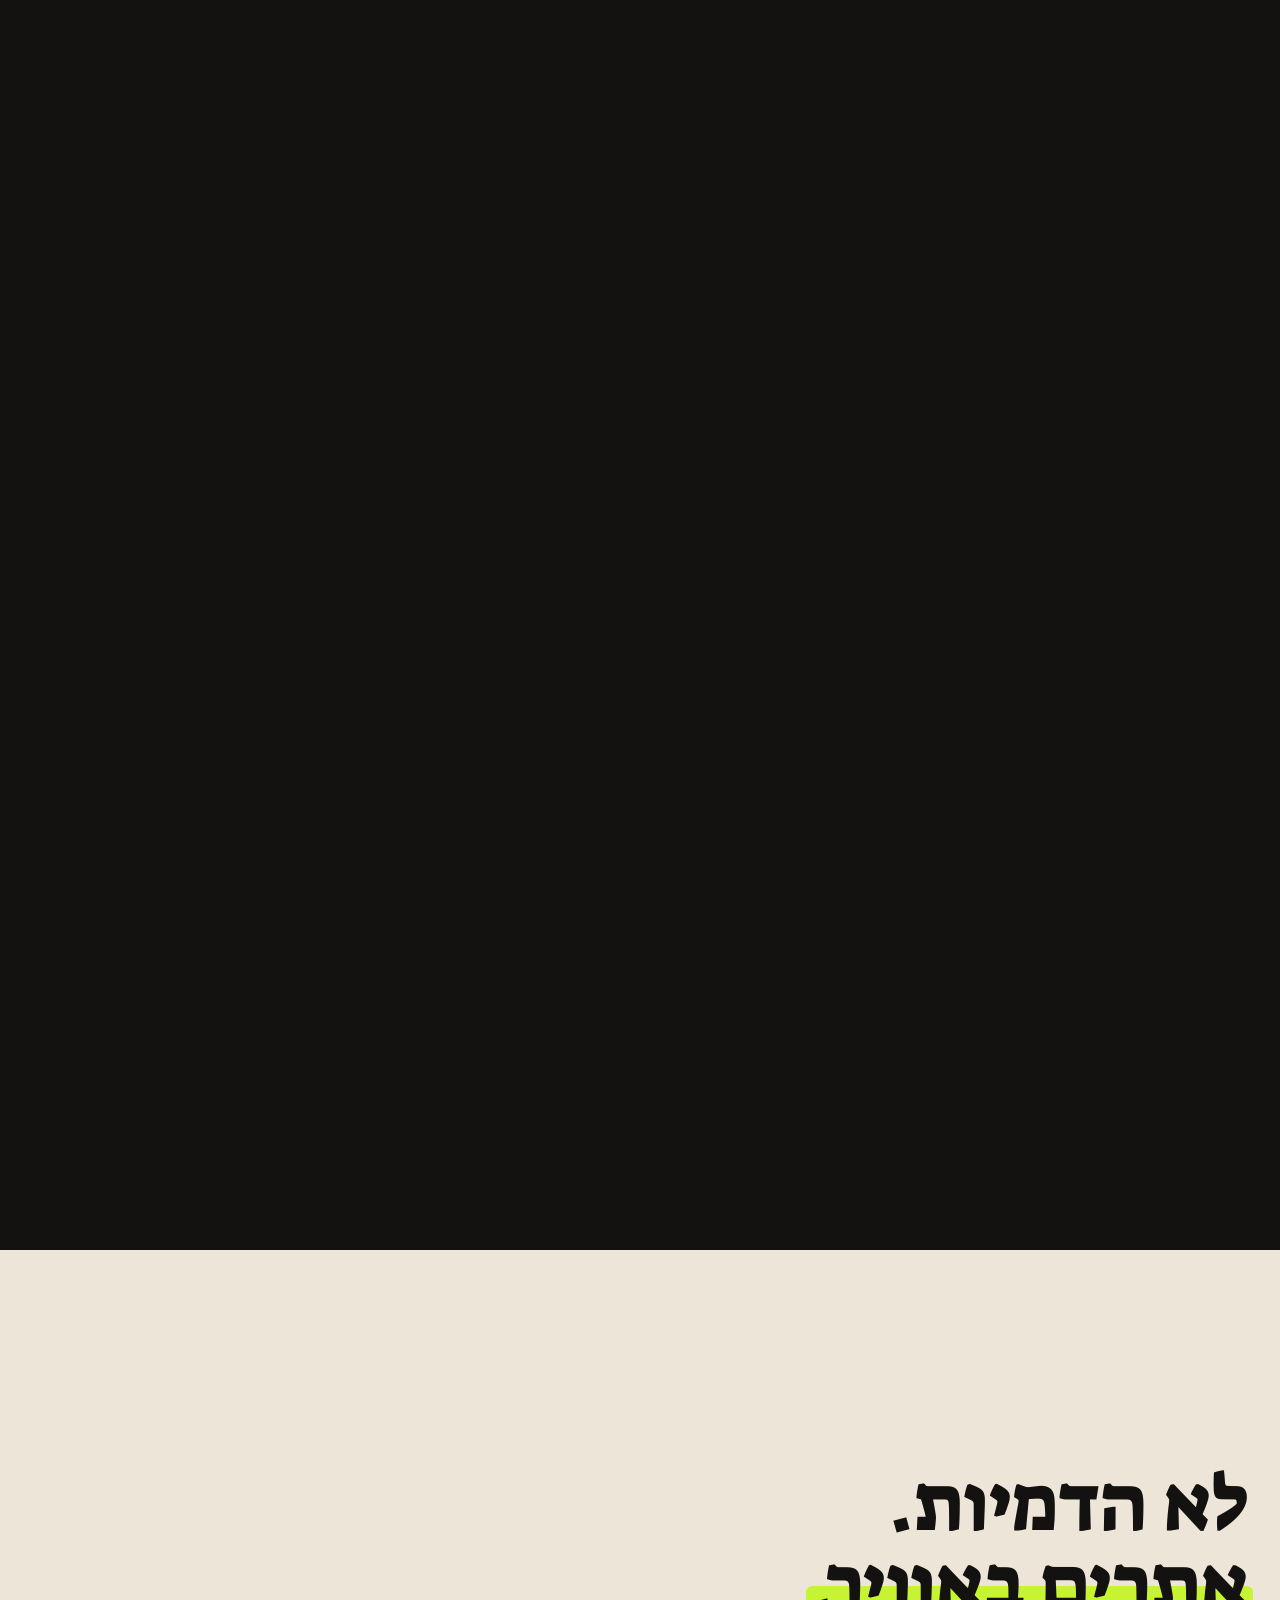
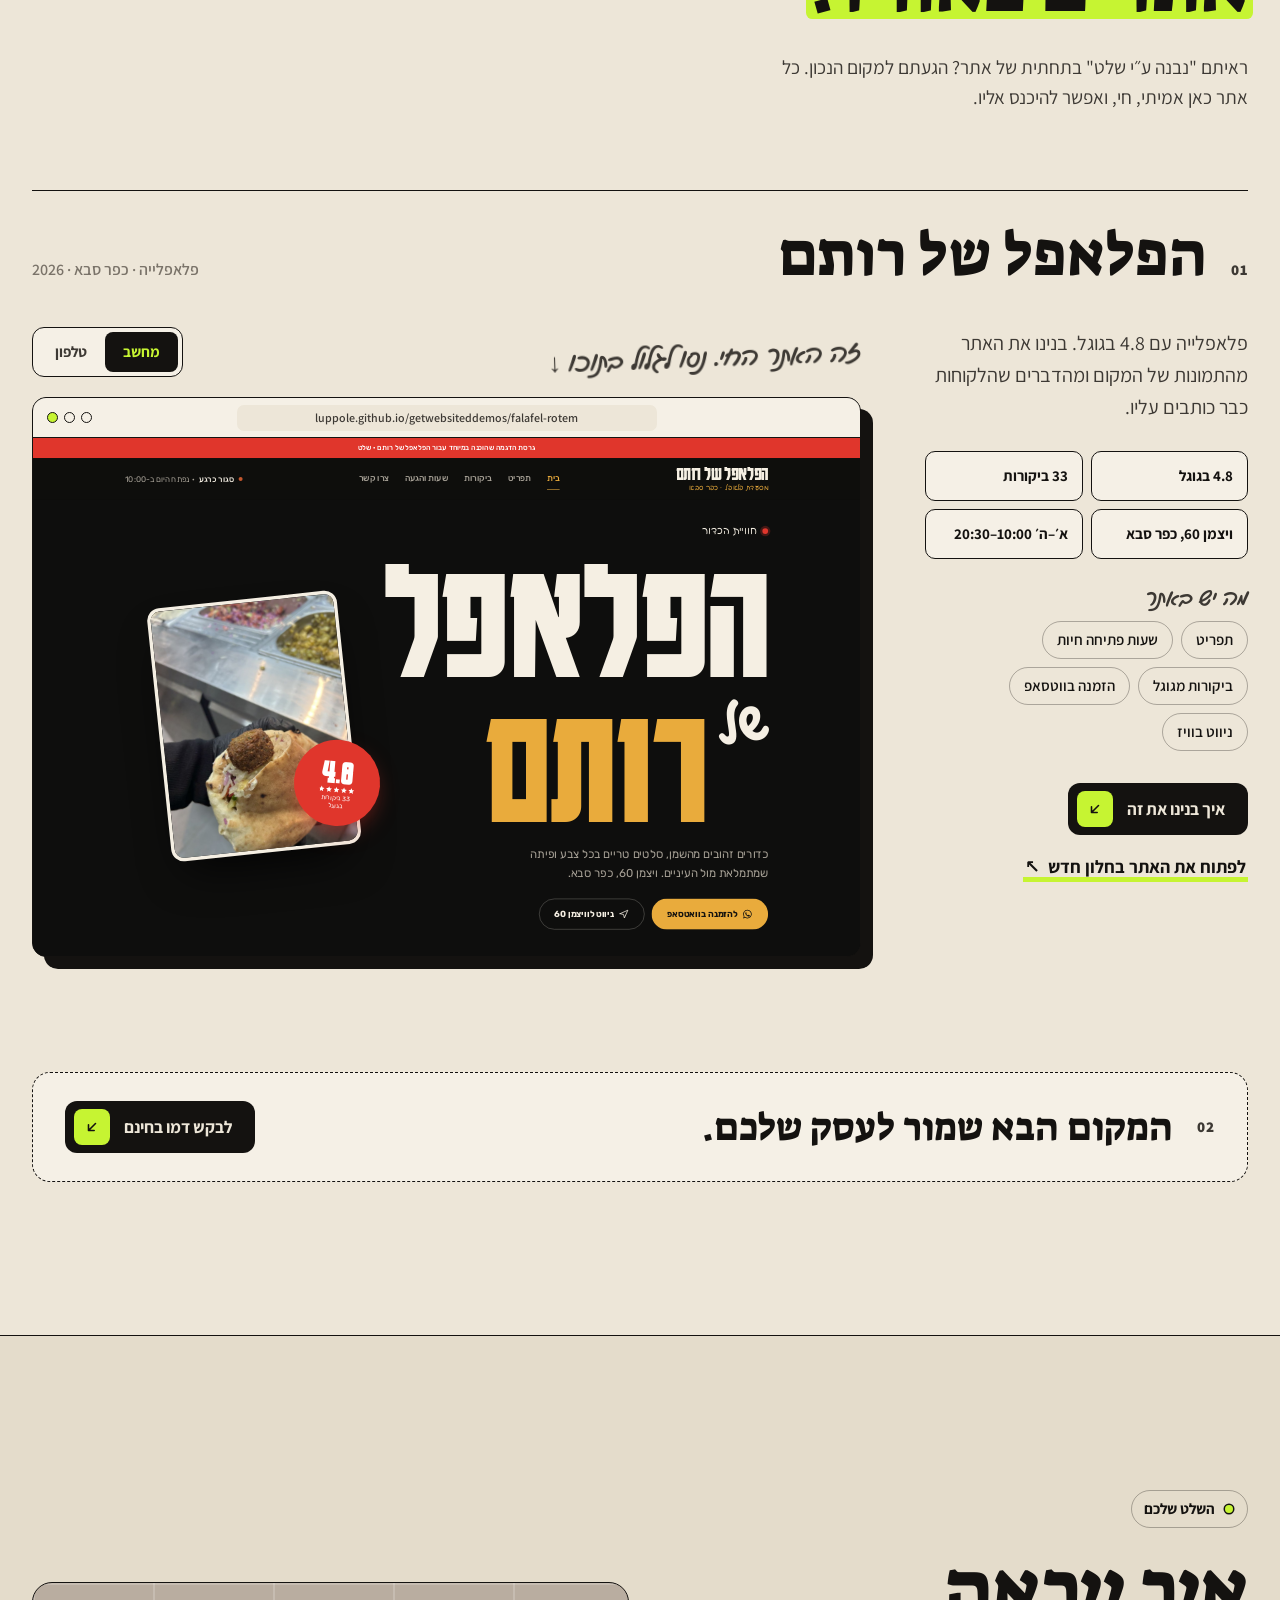
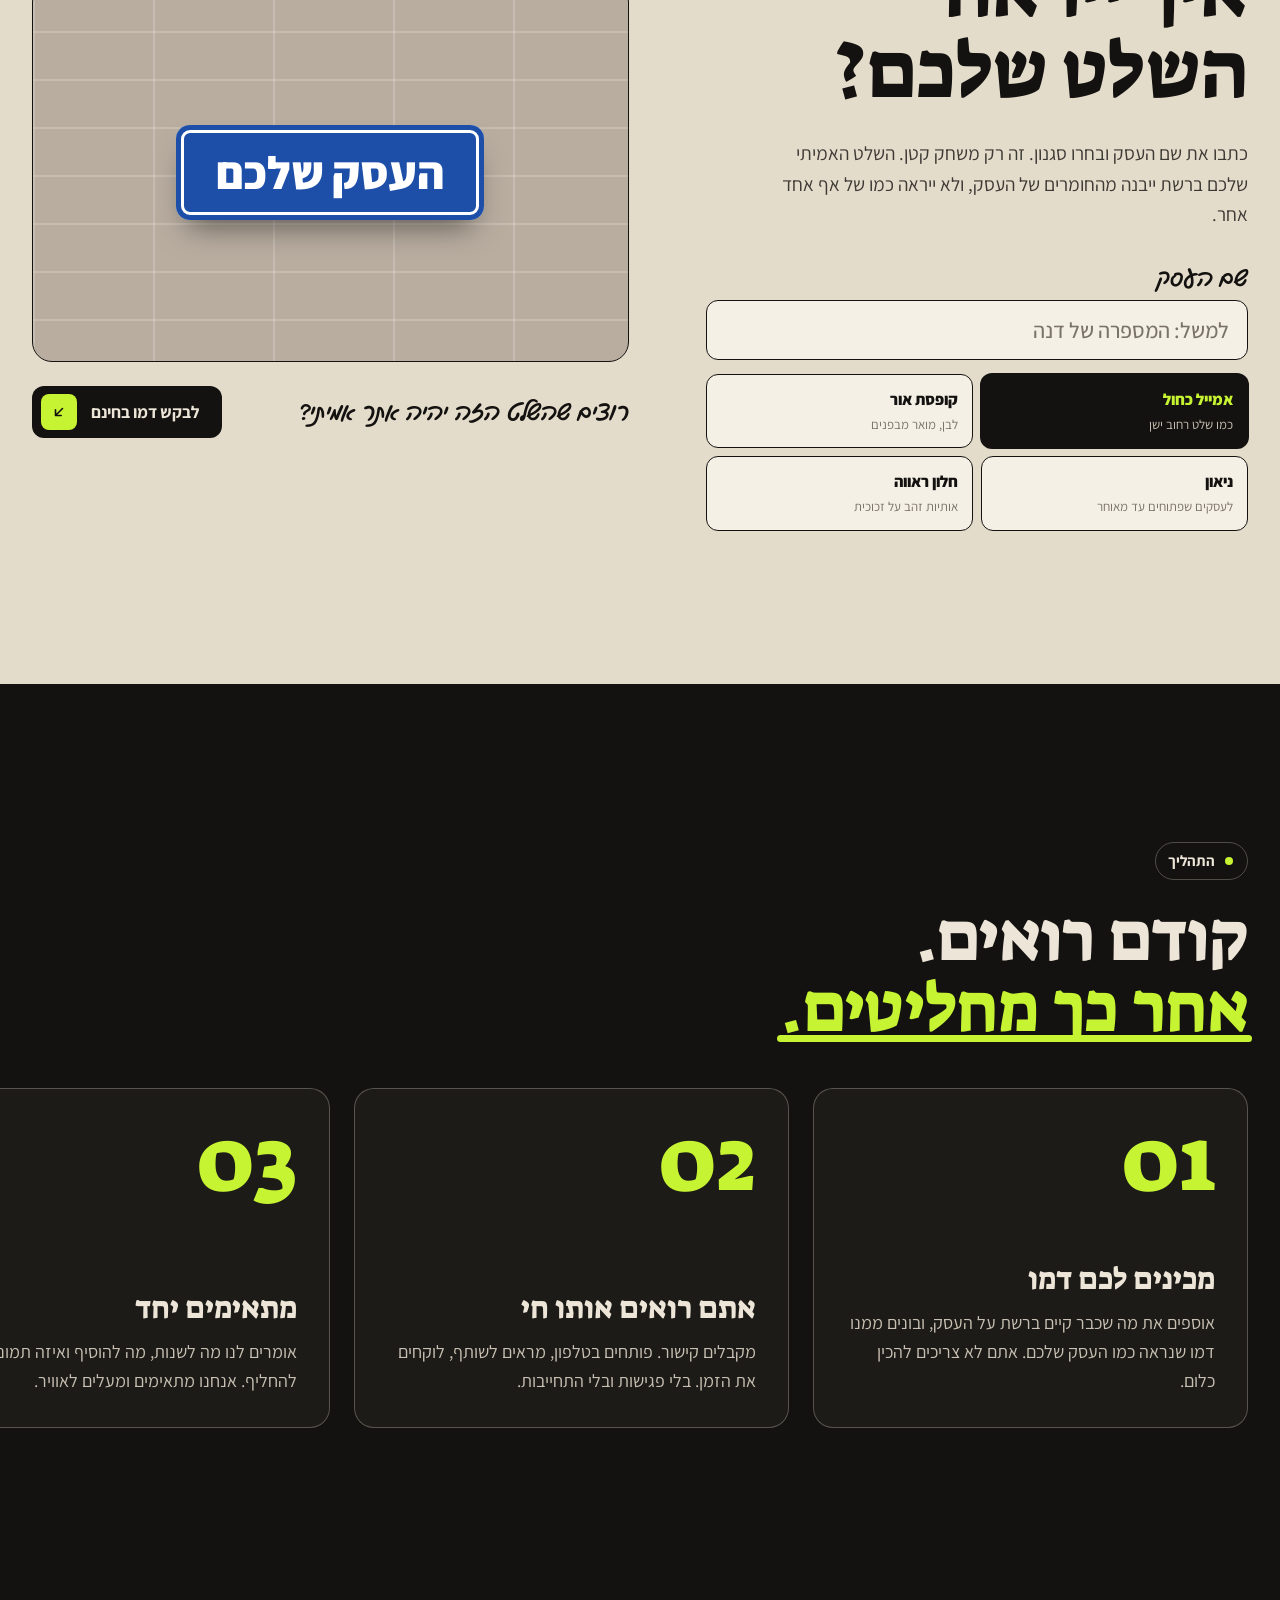
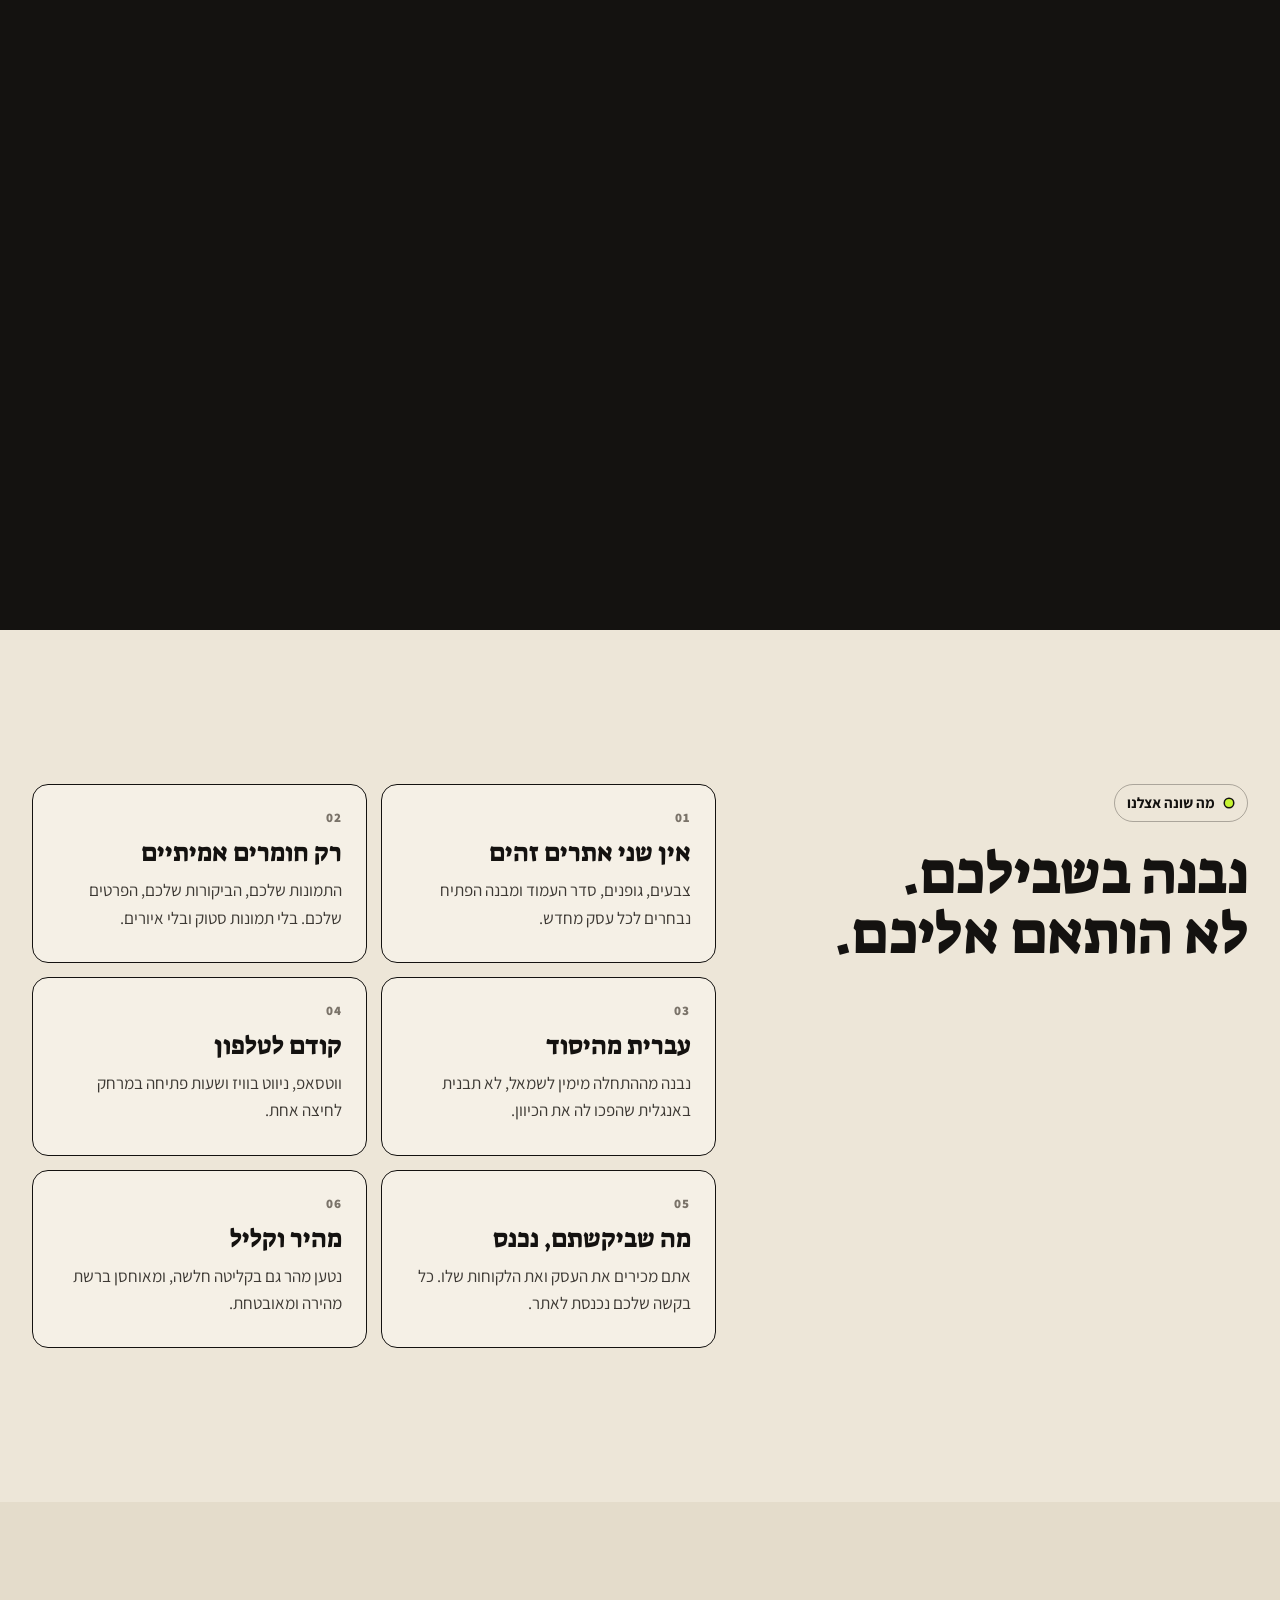
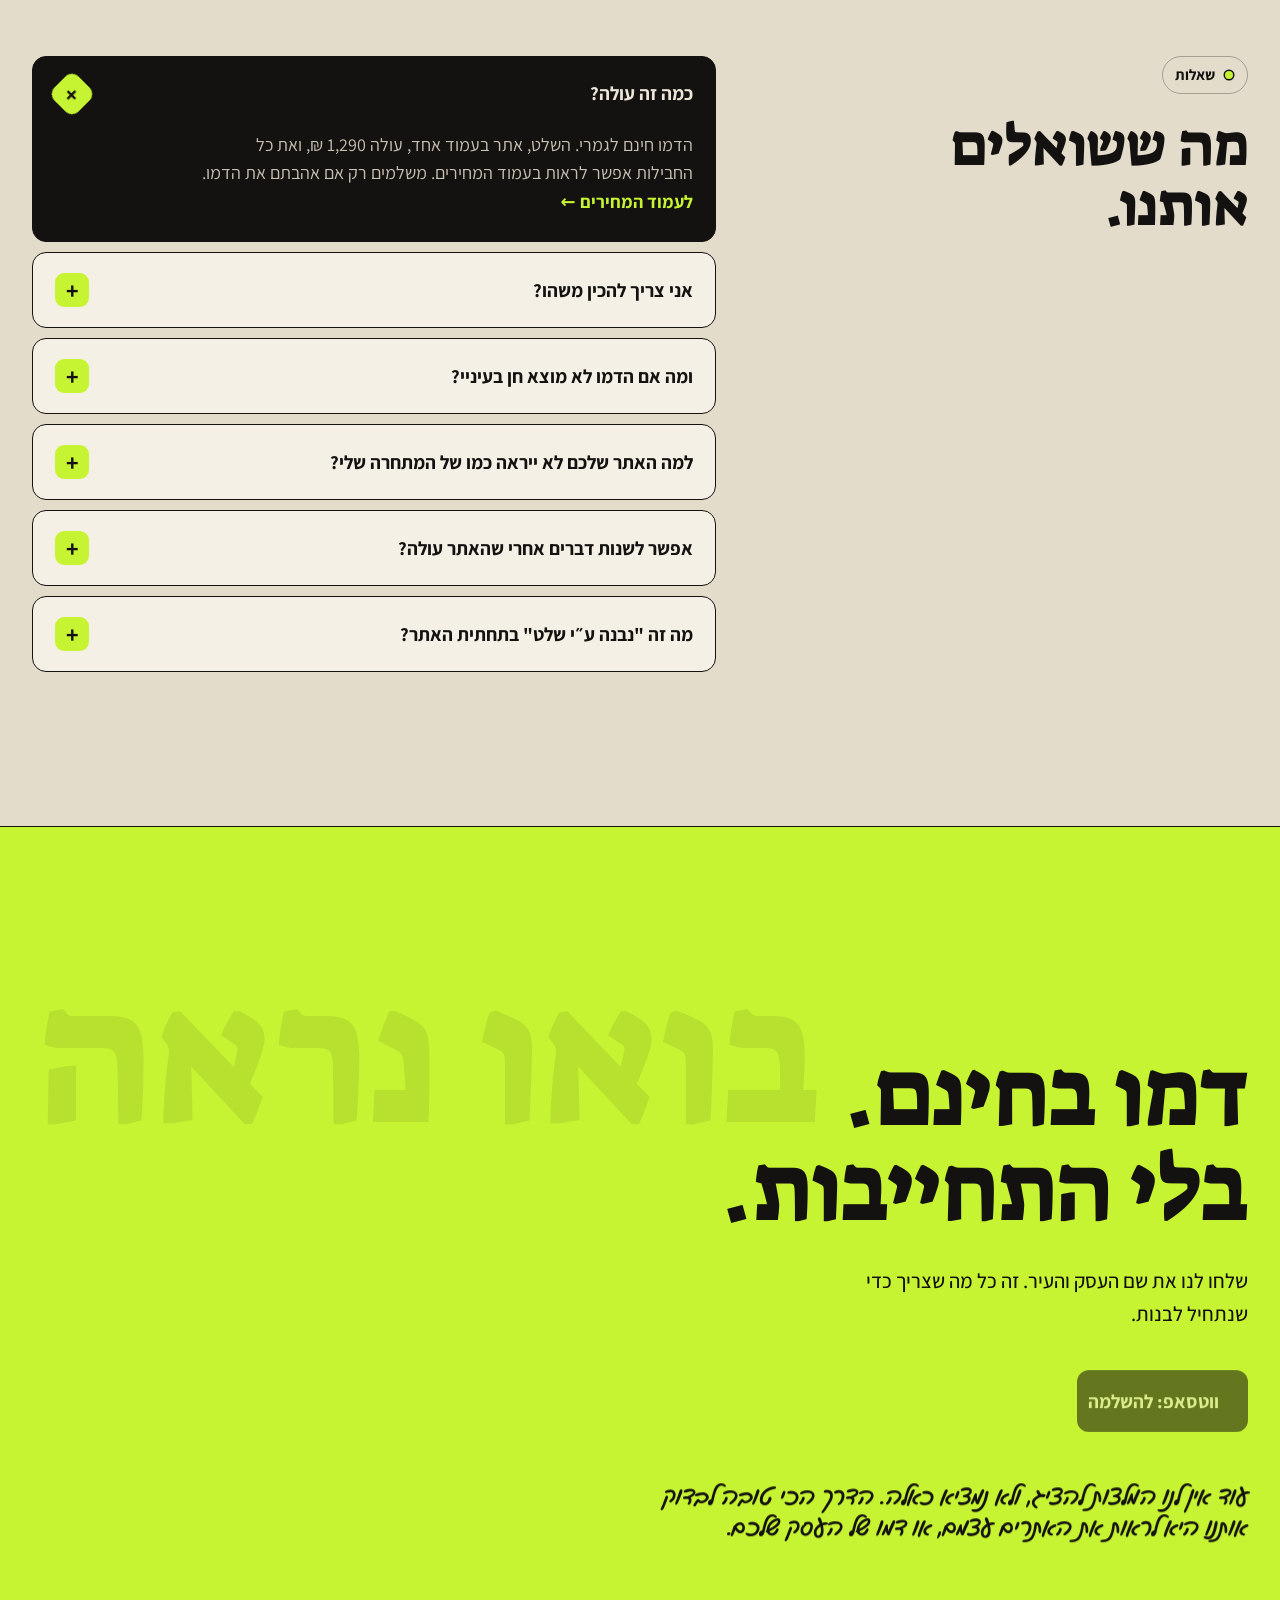
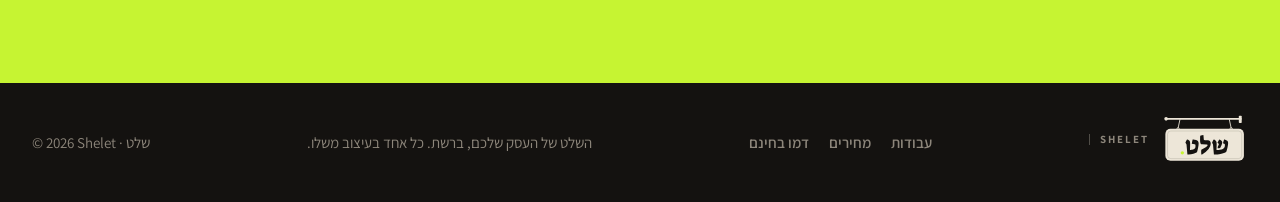
==== commit c5090071: "Add falafel-rotem case study page (מקרה בוחן) to the portfolio Co-Authored-By: Claude Opus 5.5 <nore" ====
--- a/index.html
+++ b/index.html
@@ -15,9 +15,11 @@
     <link rel="preconnect" href="https://fonts.googleapis.com" />
     <link rel="preconnect" href="https://fonts.gstatic.com" crossorigin />
     <link href="https://fonts.googleapis.com/css2?family=Suez+One&family=Gveret+Levin&family=Assistant:wght@300;400;500;600;700;800&display=swap" rel="stylesheet" />
-    <script type="module" crossorigin src="./assets/main-CWzND5nR.js"></script>
-    <link rel="modulepreload" crossorigin href="./assets/styles-lZXIpfrH.js">
-    <link rel="stylesheet" crossorigin href="./assets/styles-BldX84eD.css">
+    <script type="module" crossorigin src="./assets/main-DYWAhsdw.js"></script>
+    <link rel="modulepreload" crossorigin href="./assets/styles-CY6_s2SO.js">
+    <link rel="modulepreload" crossorigin href="./assets/cases-DEvYlJfw.js">
+    <link rel="modulepreload" crossorigin href="./assets/Faq-Co62jFhJ.js">
+    <link rel="stylesheet" crossorigin href="./assets/styles-Cv-kuoar.css">
   </head>
   <body>
     <div id="root"></div>
--- a/assets/styles-Cv-kuoar.css
+++ b/assets/styles-Cv-kuoar.css
@@ -0,0 +1 @@
+:root{--bg: #ede6d8;--bg-2: #e4dccb;--card: #f5f0e6;--fg: #141210;--fg-2: #3d3934;--muted: #7a7369;--line: rgba(20, 18, 16, .13);--line-2: rgba(20, 18, 16, .3);--lime: #c6f432;--ink: #141210;--display: "Suez One", "Assistant", serif;--hand: "Gveret Levin", "Assistant", cursive;--sans: "Assistant", system-ui, sans-serif;--ease: cubic-bezier(.22, 1, .36, 1);--r: 14px;--logo-paper: #ede6d8}.dark{--bg: #141210;--bg-2: #1d1b18;--card: #1d1b18;--fg: #ede6d8;--fg-2: #c8c0b2;--muted: #8d867b;--line: rgba(237, 230, 216, .12);--line-2: rgba(237, 230, 216, .28);--logo-paper: #141210;background:var(--bg);color:var(--fg)}*,*:before,*:after{box-sizing:border-box}html{scroll-behavior:smooth;scroll-padding-top:84px;-webkit-text-size-adjust:100%;background:var(--bg)}@media(prefers-reduced-motion:reduce){html{scroll-behavior:auto}}body{margin:0;background:var(--bg);color:var(--fg);font:400 18px/1.6 var(--sans);-webkit-font-smoothing:antialiased;overflow-x:clip}img{display:block;max-width:100%}a{color:inherit}h1,h2,h3,p{margin:0}ul,ol{margin:0;padding:0;list-style:none}button{font:inherit;color:inherit}::selection{background:var(--lime);color:var(--ink)}:focus-visible{outline:2px solid var(--fg);outline-offset:3px;border-radius:6px}.skip{position:absolute;inset-inline-start:16px;top:-60px;z-index:100;background:var(--ink);color:var(--bg);padding:10px 16px;border-radius:8px;text-decoration:none}.skip:focus{top:16px}.wrap{width:min(1280px,100% - 64px);margin-inline:auto}@media(max-width:640px){.wrap{width:calc(100% - 40px)}}.mark{position:relative;display:inline-block;white-space:nowrap}.mark-bg{position:absolute;inset-inline:-.06em;bottom:.08em;height:.42em;background:var(--lime);transform-origin:right;border-radius:.08em;z-index:0}.mark-t{position:relative;z-index:1}.dark .mark-bg{height:.1em;bottom:.02em}.dark .mark-t{color:var(--lime)}.note{font:400 clamp(22px,2vw,28px)/1.25 var(--hand);color:var(--fg-2);transform-origin:right center}.logo{display:inline-flex;align-items:center;gap:12px;color:var(--fg)}.logo svg{display:block}.logo-latin{font:700 11px/1 var(--sans);letter-spacing:.18em;text-transform:uppercase;color:var(--muted);padding-inline-start:10px;border-inline-start:1.5px solid var(--line-2)}.b{--h: 52px;position:relative;display:inline-flex;align-items:center;gap:14px;height:var(--h);padding-inline:22px 8px;border-radius:12px;font:700 17px/1 var(--sans);text-decoration:none;white-space:nowrap;cursor:pointer;border:1.5px solid transparent;will-change:transform;transition:background-color .25s,color .25s,border-color .25s}.b-sm{--h: 42px;font-size:15px;padding-inline:16px 6px;gap:10px;border-radius:10px}.b-lg{--h: 62px;font-size:19px;padding-inline:28px 10px}.b-roll{position:relative;display:grid;overflow:hidden;height:1.2em;line-height:1.2}.b-t{grid-area:1 / 1;transition:transform .45s var(--ease)}.b-t+.b-t{transform:translateY(110%)}.b:hover .b-t:first-child{transform:translateY(-110%)}.b:hover .b-t+.b-t{transform:translateY(0)}.b-ico{display:grid;place-items:center;width:calc(var(--h) - 16px);height:calc(var(--h) - 16px);border-radius:8px;transition:transform .45s var(--ease),background-color .25s,color .25s}.b-sm .b-ico{width:calc(var(--h) - 12px);height:calc(var(--h) - 12px);border-radius:7px}.b:hover .b-ico{transform:rotate(-45deg)}.b-ink{background:var(--ink);color:#ede6d8}.b-ink .b-ico,.dark .b-ink{background:var(--lime);color:var(--ink)}.dark .b-ink .b-ico{background:var(--ink);color:var(--lime)}.b-lime{background:var(--lime);color:var(--ink)}.b-lime .b-ico{background:var(--ink);color:var(--lime)}.b-ghost{border-color:var(--line-2);color:var(--fg);padding-inline:22px}.b-ghost:hover{border-color:var(--fg)}.b-ghost .b-ico{border:1.5px solid var(--line-2)}.b.is-disabled{opacity:.55;cursor:not-allowed}.b.is-disabled:hover .b-t:first-child{transform:none}.link-arrow{display:inline-flex;gap:8px;align-items:center;font-weight:700;text-decoration:none;background:linear-gradient(var(--lime),var(--lime)) no-repeat right bottom / 100% .3em;padding-inline:2px;transition:background-size .3s var(--ease)}.link-arrow:hover{background-size:100% 100%}.header{position:fixed;inset-inline:0;top:0;z-index:50;transition:background-color .3s,border-color .3s;border-bottom:1px solid transparent}.header.is-solid{background:#ede6d8f0;border-bottom-color:var(--line)}.header-row{display:flex;align-items:center;justify-content:space-between;gap:24px;height:72px}.header-logo{text-decoration:none}.header-nav{display:flex;gap:6px;font-size:16px;font-weight:600}.header-nav a{text-decoration:none;color:var(--fg-2);padding:8px 14px;border-radius:999px;transition:background-color .2s,color .2s}.header-nav a:hover{background:var(--ink);color:var(--lime)}.header-progress{position:absolute;inset-inline:0;bottom:-1px;height:3px;background:var(--lime);transform-origin:right}@media(max-width:860px){.header-nav{display:none}}.section{padding-block:clamp(96px,12vw,168px)}.section-head{max-width:960px;margin-bottom:clamp(48px,6vw,80px)}.eyebrow{display:inline-flex;align-items:center;gap:10px;font-size:15px;font-weight:700;color:var(--fg);margin-bottom:22px;padding:6px 14px 6px 12px;border:1.5px solid var(--line-2);border-radius:999px}.eyebrow:before{content:"";width:8px;height:8px;border-radius:50%;background:var(--lime);box-shadow:0 0 0 1.5px var(--ink)}.section-title{font:400 clamp(46px,6.2vw,96px)/1.02 var(--display);letter-spacing:-.01em;text-wrap:balance}.section-lede{margin-top:26px;font-size:clamp(18px,1.5vw,21px);color:var(--fg-2);max-width:54ch}.hero{padding-top:clamp(124px,13vw,168px);overflow:clip}.hero-kicker{display:inline-flex;align-items:center;gap:10px;font-size:15px;font-weight:700;margin-bottom:clamp(20px,2.4vw,32px);padding:6px 14px 6px 12px;border:1.5px solid var(--line-2);border-radius:999px}.dot{display:inline-block;width:8px;height:8px;border-radius:50%;background:var(--lime);box-shadow:0 0 0 1.5px var(--ink);flex:none}.hero-title{font:400 clamp(56px,9.4vw,152px)/1 var(--display);letter-spacing:-.02em;display:flex;flex-direction:column}.hero-line{display:flex;gap:.22em;flex-wrap:wrap}.word-mask{display:inline-block;overflow:hidden;padding-block:.02em .14em;margin-bottom:-.1em}.word{display:inline-block;transform-origin:right bottom}.hero-foot{display:grid;grid-template-columns:1fr auto;gap:32px 64px;align-items:end;margin-top:clamp(32px,4vw,56px)}.hero-lede{font-size:clamp(19px,1.6vw,23px);color:var(--fg-2);max-width:48ch}.hero-cta{display:flex;gap:12px;flex-wrap:wrap}.hero-stage{position:relative;margin-top:clamp(72px,9vw,120px);padding-bottom:clamp(80px,10vw,140px);perspective:1600px}.hero-stage-inner{transform-origin:50% 0%;will-change:transform}.hero-note{max-width:34ch;margin:0 0 22px auto;text-align:end}@media(max-width:900px){.hero-foot{grid-template-columns:1fr}.hero-stage{margin-top:56px}}.browser{border-radius:var(--r);overflow:hidden;background:#0e0e0d;border:1.5px solid var(--ink);box-shadow:12px 12px 0 var(--ink)}.dark .browser{border-color:var(--line-2);box-shadow:12px 12px 0 var(--lime)}.browser-bar{display:flex;align-items:center;gap:12px;height:40px;padding:0 14px;background:var(--card);border-bottom:1.5px solid var(--ink)}.dark .browser-bar{border-bottom-color:var(--line-2)}.dots{display:inline-flex;gap:6px}.dots i{width:11px;height:11px;border-radius:50%;border:1.5px solid var(--fg)}.dots i:first-child{background:var(--lime)}.dots-ghost{visibility:hidden}.browser-url{flex:1;max-width:420px;margin-inline:auto;text-align:center;font:600 12px/26px var(--sans);color:var(--fg-2);background:var(--bg);border-radius:7px;overflow:hidden;text-overflow:ellipsis;white-space:nowrap;padding:0 10px}.browser-body img{width:100%}.phone{border-radius:40px;padding:9px;background:var(--ink);border:1.5px solid var(--ink);box-shadow:10px 10px 0 var(--lime)}.phone-screen{border-radius:31px;overflow:hidden;aspect-ratio:390 / 844;background:#0e0e0d;position:relative}.phone-screen>img{width:100%;height:100%;object-fit:cover;object-position:top}.phone-screen .live{position:absolute;top:0;right:0;bottom:0;left:0;aspect-ratio:auto!important}.live{position:relative;overflow:hidden;background:#0e0e0d}.live-poster{position:absolute;top:0;right:0;bottom:0;left:0;width:100%;height:100%;object-fit:cover;object-position:top;transition:opacity .4s;pointer-events:none}.live iframe{position:absolute;top:0;left:0;border:0;transform-origin:0 0;transition:opacity .4s;background:#0e0e0d}.story{position:relative;height:340vh}.story-sticky{position:sticky;top:0;height:100vh;height:100svh;display:flex;align-items:center;overflow:hidden}.story-grid{display:grid;grid-template-columns:.9fr 1.1fr;gap:48px;align-items:center;height:100%;padding-top:72px}.story-caps{position:relative;min-height:320px}.story-cap{position:absolute;top:0;right:0;bottom:0;left:0}.story-cap.is-static{position:static;margin-bottom:40px}.story-k{display:inline-block;font:800 15px/1 var(--sans);letter-spacing:.08em;color:var(--lime);margin-bottom:18px}.story-cap h2,.story-cap h3{font:400 clamp(44px,5.4vw,86px)/1.02 var(--display);margin-bottom:20px;letter-spacing:-.01em}.story-cap p{font-size:clamp(18px,1.4vw,21px);color:var(--fg-2);max-width:42ch}.story-bar{height:3px;background:var(--line);margin-top:32px;max-width:360px;border-radius:2px;overflow:hidden}.story-bar span{display:block;height:100%;background:var(--lime);transform-origin:right}.story-note{margin-top:16px;font-size:14px;color:var(--muted)}.story-stage{position:relative;height:min(78vh,720px)}.piece{position:absolute;top:50%;left:50%;translate:-50% -50%;will-change:transform,opacity}.piece-photo img{border-radius:10px;border:5px solid #ede6d8;aspect-ratio:3 / 4;object-fit:cover;box-shadow:8px 8px #00000080}.piece-chip span{display:inline-block;white-space:nowrap;padding:10px 18px;border-radius:999px;background:var(--lime);color:var(--ink);font-weight:800;font-size:clamp(14px,1.2vw,17px);border:1.5px solid var(--ink)}.story-phone{position:absolute;top:50%;left:50%;translate:-50% -50%;width:min(300px,46%)}.story-static-grid{display:grid;grid-template-columns:1fr 320px;gap:64px;align-items:center}@media(max-width:900px){.story{height:300vh}.story-grid{grid-template-columns:1fr;grid-template-rows:auto 1fr;gap:8px;padding-top:88px;padding-bottom:24px;align-content:start}.story-caps{min-height:220px}.story-cap h2{font-size:38px;margin-bottom:10px}.story-cap p{font-size:16px}.story-bar,.story-note{display:none}.story-stage{height:58vh;height:58svh}.story-phone{width:min(230px,56%)}.story-static-grid{grid-template-columns:1fr}}@media(max-width:600px){.piece-chip span{font-size:12px;padding:7px 12px}}.case{border-top:1.5px solid var(--ink);padding-top:32px}.case-head{display:grid;grid-template-columns:auto 1fr auto;align-items:baseline;gap:24px;margin-bottom:40px}.case-index{font:800 15px/1 var(--sans);letter-spacing:.08em;color:var(--fg-2)}.case-name{font:400 clamp(40px,4.8vw,72px)/1.05 var(--display)}.case-meta{color:var(--muted);font-size:16px;font-weight:600}.case-body{display:grid;grid-template-columns:minmax(260px,.7fr) 1.8fr;gap:clamp(32px,5vw,72px);align-items:start}.case-info{position:sticky;top:104px}.case-idea{font-size:20px;color:var(--fg-2);margin-bottom:28px}.case-facts{display:grid;grid-template-columns:1fr 1fr;gap:8px;margin-bottom:28px}.case-facts li{background:var(--card);border:1.5px solid var(--ink);border-radius:10px;padding:12px 14px;font-weight:700;font-size:15px}.case-label{font:400 22px/1 var(--hand);color:var(--fg-2);margin-bottom:12px}.tags{display:flex;flex-wrap:wrap;gap:8px;margin-bottom:32px}.tags li{font-size:15px;font-weight:600;padding:6px 14px;border:1.5px solid var(--line-2);border-radius:999px}.case-toolbar{display:flex;justify-content:space-between;align-items:center;gap:16px;margin-bottom:20px;flex-wrap:wrap}.case-note{font-size:26px}.case-mobile{display:flex;justify-content:center}.case-mobile .phone{width:min(360px,82%)}.toggle{display:inline-flex;padding:4px;border-radius:12px;background:var(--card);border:1.5px solid var(--ink)}.toggle button{position:relative;border:0;background:none;padding:8px 18px;min-height:38px;border-radius:8px;cursor:pointer;font-size:15px;font-weight:700;color:var(--fg-2)}.toggle button[aria-pressed=true]{color:var(--lime)}.toggle-pill{position:absolute;top:0;right:0;bottom:0;left:0;border-radius:8px;background:var(--ink)}.toggle-label{position:relative}.next-slot{margin-top:clamp(80px,9vw,128px);display:grid;grid-template-columns:auto 1fr auto;align-items:center;gap:24px;padding:28px 32px;border:1.5px dashed var(--ink);border-radius:18px;background:var(--card)}.next-title{font:400 clamp(28px,3vw,46px)/1.1 var(--display)}@media(max-width:960px){.case-head{grid-template-columns:1fr;gap:10px}.case-body{grid-template-columns:1fr}.case-info{position:static}.next-slot{grid-template-columns:1fr;justify-items:start;padding:24px}}.process-sticky{position:sticky;top:0;height:100vh;height:100svh;display:flex;flex-direction:column;justify-content:center;gap:clamp(32px,5vh,64px);overflow:hidden}.process-head .section-title{font-size:clamp(44px,5.4vw,88px)}.process-row{display:flex;gap:24px;padding-inline:max(32px,calc((100vw - 1280px)/2));width:max-content}.pcard{width:clamp(340px,34vw,460px);min-height:340px;flex:none;display:flex;flex-direction:column;justify-content:space-between;gap:40px;padding:32px;border:1.5px solid var(--line-2);border-radius:20px;background:var(--card);transition:background-color .35s,color .35s,transform .35s var(--ease)}.pcard:hover{background:var(--lime);color:var(--ink);transform:rotate(-1.2deg)}.pcard:hover .pcard-text,.pcard:hover .pcard-num{color:var(--ink)}.pcard-num{font:400 clamp(72px,7vw,112px)/.9 var(--display);color:var(--lime);transition:color .35s}.pcard-title{font:400 clamp(28px,2.4vw,38px)/1.1 var(--display);margin-bottom:12px}.pcard-text{color:var(--fg-2);transition:color .35s}.process-list{display:grid;gap:16px;margin-top:40px}.process-list .pcard{width:auto;min-height:0}.process:not(.process-h) .process-head{padding:0}.principles-grid{display:grid;grid-template-columns:.8fr 1.2fr;gap:clamp(40px,6vw,96px);align-items:start}.principles-head{position:sticky;top:120px}.principles-head .section-title,.faq-grid .section-title{font-size:clamp(42px,4.6vw,74px)}.plist{display:grid;grid-template-columns:1fr 1fr;gap:14px}.pitem{padding:26px 24px 30px;height:100%;border:1.5px solid var(--ink);border-radius:16px;background:var(--card);transition:transform .35s var(--ease),box-shadow .35s var(--ease)}.pitem:hover{transform:translate(-4px,-4px);box-shadow:6px 6px 0 var(--ink)}.pitem-num{display:block;font:800 13px/1 var(--sans);letter-spacing:.08em;color:var(--muted);margin-bottom:14px}.pitem h3{font:400 clamp(24px,2vw,30px)/1.15 var(--display);margin-bottom:10px}.pitem p{color:var(--fg-2);font-size:17px}@media(max-width:900px){.principles-grid{grid-template-columns:1fr}.principles-head{position:static}}@media(max-width:600px){.plist{grid-template-columns:1fr}}.faq{background:var(--bg-2)}.faq-grid{display:grid;grid-template-columns:.8fr 1.2fr;gap:clamp(32px,6vw,96px);align-items:start}.faq-list{display:grid;gap:10px}.faq-item{border:1.5px solid var(--ink);border-radius:14px;background:var(--card);overflow:hidden;transition:background-color .25s}.faq-item.is-open{background:var(--ink);color:#ede6d8}.faq-item h3{font:inherit}.faq-item button{width:100%;display:flex;justify-content:space-between;align-items:center;gap:24px;padding:20px 22px;background:none;border:0;cursor:pointer;text-align:start;font:700 19px/1.4 var(--sans)}.faq-icon{display:grid;place-items:center;flex:none;width:34px;height:34px;border-radius:9px;background:var(--lime);color:var(--ink);font:700 24px/1 var(--sans)}.faq-a{overflow:hidden}.faq-a p{padding:0 22px 24px;color:#c8c0b2;max-width:60ch;font-size:18px}@media(max-width:900px){.faq-grid{grid-template-columns:1fr}.faq-grid .section-head{margin-bottom:16px}}.cta{position:relative;background:var(--lime);color:var(--ink);padding-block:clamp(80px,11vw,160px);overflow:hidden;border-top:1.5px solid var(--ink)}.cta-big{font:400 clamp(96px,15vw,240px)/.95 var(--display);white-space:nowrap;color:#14121014;margin-bottom:clamp(-120px,-8vw,-40px);pointer-events:none;-webkit-user-select:none;user-select:none}.cta-big span{display:inline-block}.cta-inner{position:relative}.cta-title{font:400 clamp(52px,7.4vw,120px)/1 var(--display);margin-bottom:28px;letter-spacing:-.015em}.cta-lede{font-size:clamp(19px,1.6vw,23px);max-width:44ch;margin-bottom:40px;font-weight:500}.cta-actions{display:flex;flex-wrap:wrap;gap:12px}.cta .b-ink .b-ico{background:var(--lime)}.cta-honest{margin-top:48px;font:400 24px/1.3 var(--hand);max-width:46ch}.footer{color:var(--muted);font-size:15px}.footer-row{display:flex;align-items:center;justify-content:space-between;gap:16px 32px;flex-wrap:wrap;padding-block:32px}.case-body>*,.story-grid>*,.principles-grid>*,.faq-grid>*,.hero-foot>*{min-width:0}.hero-top{display:flex;justify-content:space-between;align-items:center;gap:16px;margin-bottom:8px}.hero-top .hero-kicker{margin-bottom:0}.hero-hint{font-size:22px}@media(hover:none){.hero-hint{display:none}}.hang{position:relative;display:inline-block;transform-origin:50% -90px;margin-top:96px;max-width:100%}.hang-chain{position:absolute;top:-96px;width:0;height:100px;border-inline-start:3px dotted var(--ink)}.hang-chain-r{right:18%;transform:rotate(-8deg);transform-origin:top}.hang-chain-l{left:18%;transform:rotate(8deg);transform-origin:top}.hang-board{position:relative;background:var(--ink);color:#ede6d8;border-radius:22px;padding:clamp(28px,4vw,56px) clamp(28px,5vw,72px) clamp(32px,4.4vw,60px);box-shadow:14px 14px 0 var(--lime),inset 0 0 0 2px #ede6d824,inset 0 0 0 10px var(--ink),inset 0 0 0 12px #ede6d81a}.screw{position:absolute;width:12px;height:12px;border-radius:50%;background:var(--lime);box-shadow:inset -2px -2px #00000040}.screw:nth-of-type(1){top:18px;right:18px}.screw:nth-of-type(2){top:18px;left:18px}.screw:nth-of-type(3){bottom:18px;right:18px}.screw:nth-of-type(4){bottom:18px;left:18px}.hero-sign .hero-title{font-size:clamp(44px,7.4vw,124px);line-height:1.04}.hero-sign .word.is-accent{color:var(--lime)}@media(max-width:640px){.hang{margin-top:72px}.hang-chain{top:-72px;height:76px}.hang-board{border-radius:16px;box-shadow:8px 8px 0 var(--lime)}.screw{width:9px;height:9px}}.street-grid{display:grid;grid-template-columns:1.1fr .9fr;gap:clamp(40px,6vw,96px);align-items:center}.street-head{margin-bottom:0}.street-note{margin-top:28px}.street-stage{display:flex;justify-content:center}.compare{position:relative;width:min(420px,100%);aspect-ratio:9 / 16;border-radius:28px;overflow:hidden;border:1.5px solid var(--ink);box-shadow:12px 12px 0 var(--ink);cursor:ew-resize;touch-action:pan-y;-webkit-user-select:none;user-select:none;background:#0e0e0d}.compare img{position:absolute;top:0;right:0;bottom:0;left:0;width:100%;height:100%;object-fit:cover;object-position:top;pointer-events:none}.compare-a{object-position:center}.compare-b{position:absolute;top:0;right:0;bottom:0;left:0}.compare-handle{position:absolute;top:0;bottom:0;width:3px;margin-right:-1.5px;background:var(--lime);pointer-events:none}.compare-knob{position:absolute;top:50%;left:50%;translate:-50% -50%;display:grid;place-items:center;width:46px;height:46px;border-radius:50%;background:var(--lime);color:var(--ink);font-weight:800;border:1.5px solid var(--ink)}.compare-tag{position:absolute;bottom:16px;padding:6px 12px;border-radius:999px;background:var(--ink);color:#ede6d8;font-weight:800;font-size:14px;pointer-events:none}.compare-tag-a{left:16px}.compare-tag-b{right:16px;background:var(--lime);color:var(--ink)}.compare-range{position:absolute;inset:auto 0 0 0;width:100%;opacity:0;height:1px}.compare-range:focus-visible+*,.compare:focus-within{outline:2px solid var(--ink);outline-offset:4px}@media(max-width:900px){.street-grid{grid-template-columns:1fr}}.maker{background:var(--bg-2);border-block:1.5px solid var(--ink)}.maker-grid{display:grid;grid-template-columns:1fr 1.1fr;gap:clamp(40px,6vw,96px);align-items:center}.maker-head{margin-bottom:0}.maker-form{margin-top:36px}.maker-label{display:block;font:400 24px/1 var(--hand);margin-bottom:10px}.maker-input{width:100%;height:60px;padding:0 18px;border-radius:12px;border:1.5px solid var(--ink);background:var(--card);font:700 22px/1 var(--sans);color:var(--fg);outline:none;transition:box-shadow .2s}.maker-input:focus{box-shadow:5px 5px 0 var(--lime)}.maker-input::placeholder{color:var(--muted);font-weight:500}.maker-styles{display:grid;grid-template-columns:1fr 1fr;gap:8px;margin-top:14px}.maker-style{position:relative;text-align:start;padding:12px 14px;border-radius:12px;border:1.5px solid var(--ink);background:var(--card);cursor:pointer;display:grid;gap:2px}.maker-pill{position:absolute;top:-1.5px;right:-1.5px;bottom:-1.5px;left:-1.5px;border-radius:12px;background:var(--ink)}.maker-style-t{position:relative;font-weight:800;font-size:16px}.maker-style-h{position:relative;font-size:13px;color:var(--muted)}.maker-style[aria-checked=true] .maker-style-t{color:var(--lime)}.maker-style[aria-checked=true] .maker-style-h{color:#c8c0b2}.maker-stage{display:grid;gap:24px}.maker-wall{perspective:900px;display:grid;place-items:center;min-height:380px;padding:40px 24px;border-radius:20px;border:1.5px solid var(--ink);background-color:#b9ada0;background-image:linear-gradient(rgba(255,255,255,.18) 2px,transparent 2px),linear-gradient(90deg,rgba(255,255,255,.18) 2px,transparent 2px);background-size:100% 48px,120px 100%;overflow:hidden}.sign{transform-origin:50% 0;max-width:100%;text-align:center}.sign-text{display:block;overflow-wrap:anywhere}.sign-enamel{background:#1d4fa8;color:#fff;padding:22px 40px;border-radius:14px;box-shadow:inset 0 0 0 5px #1d4fa8,inset 0 0 0 8px #fff,0 18px 30px -12px #00000080;font:800 clamp(30px,3.6vw,52px)/1.1 var(--sans)}.sign-lightbox{background:#fbfaf5;color:var(--ink);padding:26px 44px;border-radius:6px;border:10px solid #2a2724;box-shadow:0 0 60px #fffce6e6,0 0 0 1px #000;font:400 clamp(32px,4vw,58px)/1.1 var(--display)}.sign-neon{background:#141210;padding:30px 46px;border-radius:18px;font:400 clamp(36px,4.6vw,66px)/1.1 var(--hand);color:#f4ffd0;text-shadow:0 0 4px #fff,0 0 12px var(--lime),0 0 28px var(--lime),0 0 52px var(--lime);animation:flicker 2.8s .3s both}@keyframes flicker{0%,12%,18%,30%{opacity:1}10%,16%{opacity:.3}0%{opacity:0}}@media(prefers-reduced-motion:reduce){.sign-neon{animation:none}}.sign-vitrine{background:linear-gradient(135deg,#1e2224eb,#0c0e0ff2);padding:30px 46px;border-radius:4px;border:6px solid #3a2f22;font:400 clamp(32px,4vw,58px)/1.1 var(--display);color:transparent;background-clip:padding-box}.sign-vitrine .sign-text{background:linear-gradient(180deg,#f7e3a1,#c9962e 55%,#f3d98a);-webkit-background-clip:text;background-clip:text}.maker-cta{display:flex;align-items:center;justify-content:space-between;gap:16px;flex-wrap:wrap;font:400 24px/1.2 var(--hand)}@media(max-width:900px){.maker-grid{grid-template-columns:1fr}.maker-wall{min-height:260px}}.header-end{display:flex;align-items:center;gap:8px}.header-price{display:none;text-decoration:none;font-weight:700;font-size:16px;padding:8px 12px;border-radius:999px;color:var(--fg)}@media(max-width:860px){.header-price{display:inline-block}}.header-nav a.is-current{background:var(--ink);color:var(--lime)}.footer-nav{display:flex;gap:20px}.footer-nav a{color:inherit;text-decoration:none;font-weight:600}.footer-nav a:hover{color:var(--lime)}.faq-link{color:var(--lime);font-weight:700;text-decoration:none;white-space:nowrap}.faq-link:hover{text-decoration:underline}.pricing-hero{padding-top:clamp(140px,16vw,200px)}.pricing-extras{background:var(--bg-2);border-top:1.5px solid var(--ink)}.rail-wrap{position:relative;padding-top:18px}.rail{position:absolute;top:0;inset-inline:-12px;height:12px;border-radius:6px;background:var(--ink);box-shadow:0 5px #1412101f}.rail:before,.rail:after{content:"";position:absolute;top:-6px;width:24px;height:24px;border-radius:50%;background:var(--lime);border:3px solid var(--ink)}.rail:before{right:-6px}.rail:after{left:-6px}.ptags{display:grid;gap:clamp(20px,3vw,44px);align-items:start}.ptags-sites{grid-template-columns:repeat(2,minmax(0,1fr))}.ptags-extras{grid-template-columns:repeat(2,minmax(0,1fr));max-width:980px}.tag{position:relative;transform-origin:50% -64px;padding-top:64px;min-width:0}.tag-string{position:absolute;top:-18px;left:50%;width:3px;height:98px;margin-left:-1.5px;background:repeating-linear-gradient(to bottom,var(--ink) 0 6px,transparent 6px 9px)}.tag-card{position:relative;padding:2px;background:var(--ink);border-radius:0 0 18px 18px;clip-path:polygon(0 34px,34px 0,calc(100% - 34px) 0,100% 34px,100% 100%,0 100%)}.tag-in{position:relative;padding:62px clamp(22px,3vw,42px) clamp(26px,3vw,38px);background:var(--card);color:var(--ink);border-radius:0 0 16px 16px;clip-path:polygon(0 33.2px,33.2px 0,calc(100% - 33.2px) 0,100% 33.2px,100% 100%,0 100%);box-shadow:inset 0 0 0 7px var(--card),inset 0 0 0 8.5px #14121029}.tag-hole{position:absolute;top:20px;left:50%;width:22px;height:22px;margin-left:-11px;border-radius:50%;background:var(--bg);border:2px solid var(--ink);box-shadow:0 0 0 5px var(--lime),0 0 0 7px var(--ink)}.tag-ink .tag-in{background:var(--ink);color:#ede6d8;box-shadow:inset 0 0 0 7px var(--ink),inset 0 0 0 8.5px #ede6d833}.tag-lime .tag-in{background:var(--lime);box-shadow:inset 0 0 0 7px var(--lime),inset 0 0 0 8.5px #14121040}.pricing-extras .tag-hole{background:var(--bg-2)}.tag-kicker{font-size:15px;font-weight:700;letter-spacing:.02em;opacity:.7;margin-bottom:4px}.tag-name{font:400 clamp(52px,5.6vw,84px)/1 var(--display);letter-spacing:-.01em;margin-bottom:12px}.tag-ink .tag-name{color:var(--lime)}.tag-ribbon{position:absolute;top:18px;inset-inline-start:26px;padding:7px 12px;border-radius:8px;background:var(--lime);color:var(--ink);font:800 14px/1 var(--sans);transform:rotate(4deg)}.tag-market{display:inline-flex;align-items:center;gap:8px;font-size:15px;font-weight:600;opacity:.75}.tag-market:before{content:"";flex:none;width:14px;height:2px;background:currentColor}.tag-price{display:flex;align-items:baseline;gap:8px;margin:22px 0 10px;font-family:var(--sans)}.tag-num{font:800 clamp(64px,7vw,104px)/.9 var(--sans);letter-spacing:-.04em;font-variant-numeric:tabular-nums}.tag-cur{font:800 clamp(28px,2.6vw,40px)/1 var(--sans)}.tag-per{font-size:18px;font-weight:700;padding:4px 12px;border-radius:999px;border:1.5px solid currentColor;margin-inline-start:6px}.tag-for{font-size:18px;font-weight:500;max-width:40ch;opacity:.85}.tag-list{list-style:none;margin-top:22px;padding-top:20px;border-top:1.5px dashed currentColor;display:grid;gap:10px;font-size:17px}.tag-list li{position:relative;padding-inline-start:28px}.tag-list li:before{content:"";position:absolute;right:0;top:.42em;width:14px;height:8px;border-inline-start:2.5px solid currentColor;border-bottom:2.5px solid currentColor;transform:rotate(-45deg) scaleX(-1)}.tag-ink .tag-list li:before{border-color:var(--lime)}.pricing-note{margin-top:28px;font-size:26px}@media(hover:none){.pricing-note{display:none}}.steps{list-style:none;display:grid;grid-template-columns:repeat(3,minmax(0,1fr));gap:16px}.step{border:1.5px solid rgba(237,230,216,.22);border-radius:18px;padding:28px;min-width:0}.step-num{display:inline-grid;place-items:center;width:48px;height:48px;border-radius:12px;background:var(--lime);color:var(--ink);font:800 18px/1 var(--sans);margin-bottom:22px}.step h3{font:400 30px/1.1 var(--display);margin-bottom:10px}.step p{color:#c8c0b2;font-size:18px}.steps-cta{margin-top:44px}@media(max-width:900px){.ptags-sites,.ptags-extras,.steps{grid-template-columns:1fr}.ptags{gap:0}.tag+.tag{margin-top:8px}.rail{inset-inline:-8px}}@media(max-width:640px){.header-row{gap:10px;height:64px}.header .logo-latin{display:none}.header .logo svg{height:38px;width:auto}.header-end{gap:2px}.header-price{padding:8px 10px;font-size:15px}.header .b-sm{--h: 40px;font-size:14px;padding-inline:12px 5px;gap:8px}}@media(max-width:350px){.header-price{display:none}}.promises{list-style:none;display:flex;flex-wrap:wrap;gap:10px;margin-top:30px}.promises li{display:inline-flex;align-items:center;gap:10px;padding:10px 16px 10px 18px;border:1.5px solid var(--ink);border-radius:999px;background:var(--card);font-weight:700;font-size:16px}.promises li:before{content:"";width:9px;height:5px;border-inline-start:2.5px solid var(--ink);border-bottom:2.5px solid var(--ink);transform:rotate(-45deg) scaleX(-1) translateY(-2px)}.combo{margin-top:clamp(56px,7vw,96px);padding:clamp(28px,4vw,52px);border:2px solid var(--ink);border-radius:22px;background:var(--card);box-shadow:12px 12px 0 var(--ink);display:grid;gap:14px;justify-items:start;max-width:980px}.combo-k{font-weight:700;font-size:16px;color:var(--fg-2)}.combo-t{font:400 clamp(44px,6vw,88px)/1 var(--display)}.combo-t b{font-weight:400}.combo-t b:last-child{background:var(--lime);padding:0 .15em;border-radius:10px}.combo-p{font-size:clamp(18px,1.5vw,21px);max-width:52ch;margin-bottom:12px}.combo-p span{font-weight:800}@media(max-width:640px){.combo{box-shadow:7px 7px 0 var(--ink)}.promises li{font-size:15px}}.case-study-cta{margin:26px 0 18px}.case-hero{padding-top:clamp(140px,16vw,200px);overflow:hidden}.case-title{font:400 clamp(64px,11vw,176px)/.95 var(--display);letter-spacing:-.02em;margin-bottom:28px}.case-hero-row{display:grid;grid-template-columns:minmax(0,1.3fr) minmax(0,1fr);gap:32px;align-items:end}.case-hero-row .section-lede{margin-top:0}.case-hero-cta{display:flex;flex-wrap:wrap;gap:10px;justify-content:flex-end}.case-hero-facts{list-style:none;display:flex;flex-wrap:wrap;gap:8px;margin-top:32px}.case-hero-facts li{padding:8px 16px;border:1.5px solid var(--ink);border-radius:999px;font-weight:700;background:var(--card)}.case-hero-stage{margin-top:clamp(48px,7vw,96px);perspective:1600px}.case-hero-tilt{transform-origin:50% 100%}.case-hero-stage img{display:block;width:100%;height:auto}.raw-strip{display:flex;gap:clamp(12px,2vw,24px);padding:8px clamp(20px,4vw,64px) 12px;overflow-x:auto;scroll-snap-type:x mandatory;scrollbar-width:none}.raw-strip::-webkit-scrollbar{display:none}.raw-photo{flex:none;width:clamp(220px,24vw,340px);aspect-ratio:4 / 5;margin:0;padding:10px 10px 34px;background:#ede6d8;border-radius:6px;box-shadow:0 18px 40px #00000059;scroll-snap-align:center;position:relative}.raw-photo img{width:100%;height:100%;object-fit:cover;display:block;border-radius:2px}.swatches{display:grid;grid-template-columns:repeat(5,minmax(0,1fr));gap:12px}.swatch{display:grid;gap:4px;text-align:start;padding:10px 10px 16px;background:var(--card);border:1.5px solid var(--ink);border-radius:16px;cursor:pointer;font:inherit;color:var(--ink);transition:transform .25s var(--ease),box-shadow .25s var(--ease)}.swatch:hover{transform:translateY(-4px);box-shadow:0 8px 0 var(--ink)}.swatch:focus-visible{outline:3px solid var(--lime);outline-offset:3px}.swatch-chip{display:block;height:clamp(90px,10vw,150px);border-radius:10px;margin-bottom:10px;box-shadow:inset 0 0 0 1px #14121026}.swatch-name{font:400 22px/1.1 var(--display);padding-inline:6px}.swatch-role{font-size:14px;color:var(--fg-2);padding-inline:6px}.swatch-hex{display:block;height:1.4em;overflow:hidden;font:700 14px/1.4 ui-monospace,SFMono-Regular,Menlo,monospace;padding-inline:6px;text-align:start}.swatch-hex span{display:inline-block}.case-note-copy{margin-top:18px}@media(hover:none){.case-note-copy{display:none}}.specimens{margin-top:clamp(48px,6vw,80px);border-top:1.5px solid var(--ink)}.specimen{display:grid;grid-template-columns:220px minmax(0,1fr);gap:24px;align-items:baseline;padding:28px 0;border-bottom:1.5px solid var(--line-2)}.specimen-meta{font-weight:700;font-size:15px;color:var(--fg-2)}.specimen-sample{font-size:clamp(34px,5vw,76px);line-height:1.1;overflow-wrap:anywhere}.specimen:first-child .specimen-sample{font-size:clamp(56px,9vw,140px);line-height:.95;font-weight:700}.case-details{background:var(--bg-2);border-top:1.5px solid var(--ink)}.details{list-style:none;display:grid;grid-template-columns:repeat(2,minmax(0,1fr));gap:16px}.detail{display:grid;grid-template-rows:auto 1fr;background:var(--card);border:1.5px solid var(--ink);border-radius:20px;overflow:hidden;min-width:0}.detail-wide{grid-column:1 / -1;grid-template-columns:minmax(0,1fr) minmax(0,1fr);grid-template-rows:none}.detail-shot{background:#0e0e0d;display:grid;place-items:center;padding:clamp(20px,3vw,40px);overflow:hidden;min-height:220px}.detail-shot img{display:block;width:100%;max-width:390px;height:auto;border-radius:12px;box-shadow:0 0 0 1px #ffffff14,0 20px 40px #00000073;transition:transform .6s var(--ease)}.detail:hover .detail-shot img{transform:scale(1.06)}.detail-text{padding:clamp(22px,3vw,36px)}.detail-wide .detail-text{align-self:center}.detail-n{display:inline-grid;place-items:center;width:40px;height:40px;border-radius:10px;background:var(--lime);border:1.5px solid var(--ink);font:800 15px/1 var(--sans);margin-bottom:18px}.detail h3{font:400 clamp(28px,2.6vw,38px)/1.1 var(--display);margin-bottom:10px}.detail p{font-size:18px;color:var(--fg-2);max-width:46ch}.detail .detail-cap{margin-top:14px;font:400 22px/1.2 var(--hand);color:var(--fg)}.seg{position:relative;display:inline-flex;padding:5px;gap:4px;border:1.5px solid rgba(237,230,216,.25);border-radius:14px;margin-bottom:32px}.seg button{position:relative;display:grid;gap:2px;padding:10px 20px;border:0;background:none;color:inherit;cursor:pointer;font:inherit;border-radius:10px;text-align:center}.seg-pill{position:absolute;top:0;right:0;bottom:0;left:0;background:var(--lime);border-radius:10px}.seg-t,.seg-w{position:relative}.seg-t{font-weight:800;font-size:17px}.seg-w{font:600 12px/1 ui-monospace,Menlo,monospace;opacity:.6}.seg button.is-on{color:var(--ink)}.screen{margin-inline:auto;border-radius:22px;overflow:hidden;border:1.5px solid rgba(237,230,216,.2);box-shadow:12px 12px 0 var(--lime);background:#0e0e0d}.screen img{display:block;width:100%;height:auto}.screen-phone{width:min(360px,100%)}.screen-tablet{width:min(620px,100%)}.screen-desk{width:100%}.case-scores{overflow:hidden}.gauges{display:grid;grid-template-columns:repeat(4,minmax(0,1fr));gap:16px}.gauge{position:relative;display:grid;justify-items:center;gap:14px;padding:28px 16px;background:var(--card);border:1.5px solid var(--ink);border-radius:20px}.gauge svg{width:min(150px,100%);transform:rotate(-90deg) scaleY(-1)}.gauge-track{fill:none;stroke:#1412101a;stroke-width:9}.gauge-bar{fill:none;stroke-width:9;stroke-linecap:round}.gauge-good .gauge-bar{stroke:#2f9e44}.gauge-ok .gauge-bar{stroke:#e8930c}.gauge-bad .gauge-bar{stroke:#e0362c}.gauge-n{position:absolute;top:28px;width:min(150px,calc(100% - 32px));aspect-ratio:1;display:grid;place-items:center;font:800 clamp(34px,3.4vw,48px)/1 var(--sans);font-variant-numeric:tabular-nums}.gauge-l{font-weight:700;font-size:17px}.vitals{display:grid;grid-template-columns:repeat(2,minmax(0,1fr));gap:16px;margin-top:16px}.vital{display:grid;gap:4px;padding:24px 28px;border:1.5px solid var(--ink);border-radius:20px;background:var(--ink);color:#ede6d8}.vital-v{font:800 clamp(40px,4vw,60px)/1 var(--sans);color:var(--lime);text-align:right}.vital-l{font:400 24px/1.2 var(--display)}.vital-n{color:#c8c0b2;font-size:16px}.measured{margin-top:22px;font-size:14px;color:var(--muted)}@media(max-width:900px){.case-hero-row,.details,.detail-wide,.vitals{grid-template-columns:1fr}.case-hero-cta{justify-content:flex-start}.swatches,.gauges{grid-template-columns:repeat(2,minmax(0,1fr))}.specimen{grid-template-columns:1fr;gap:8px}}
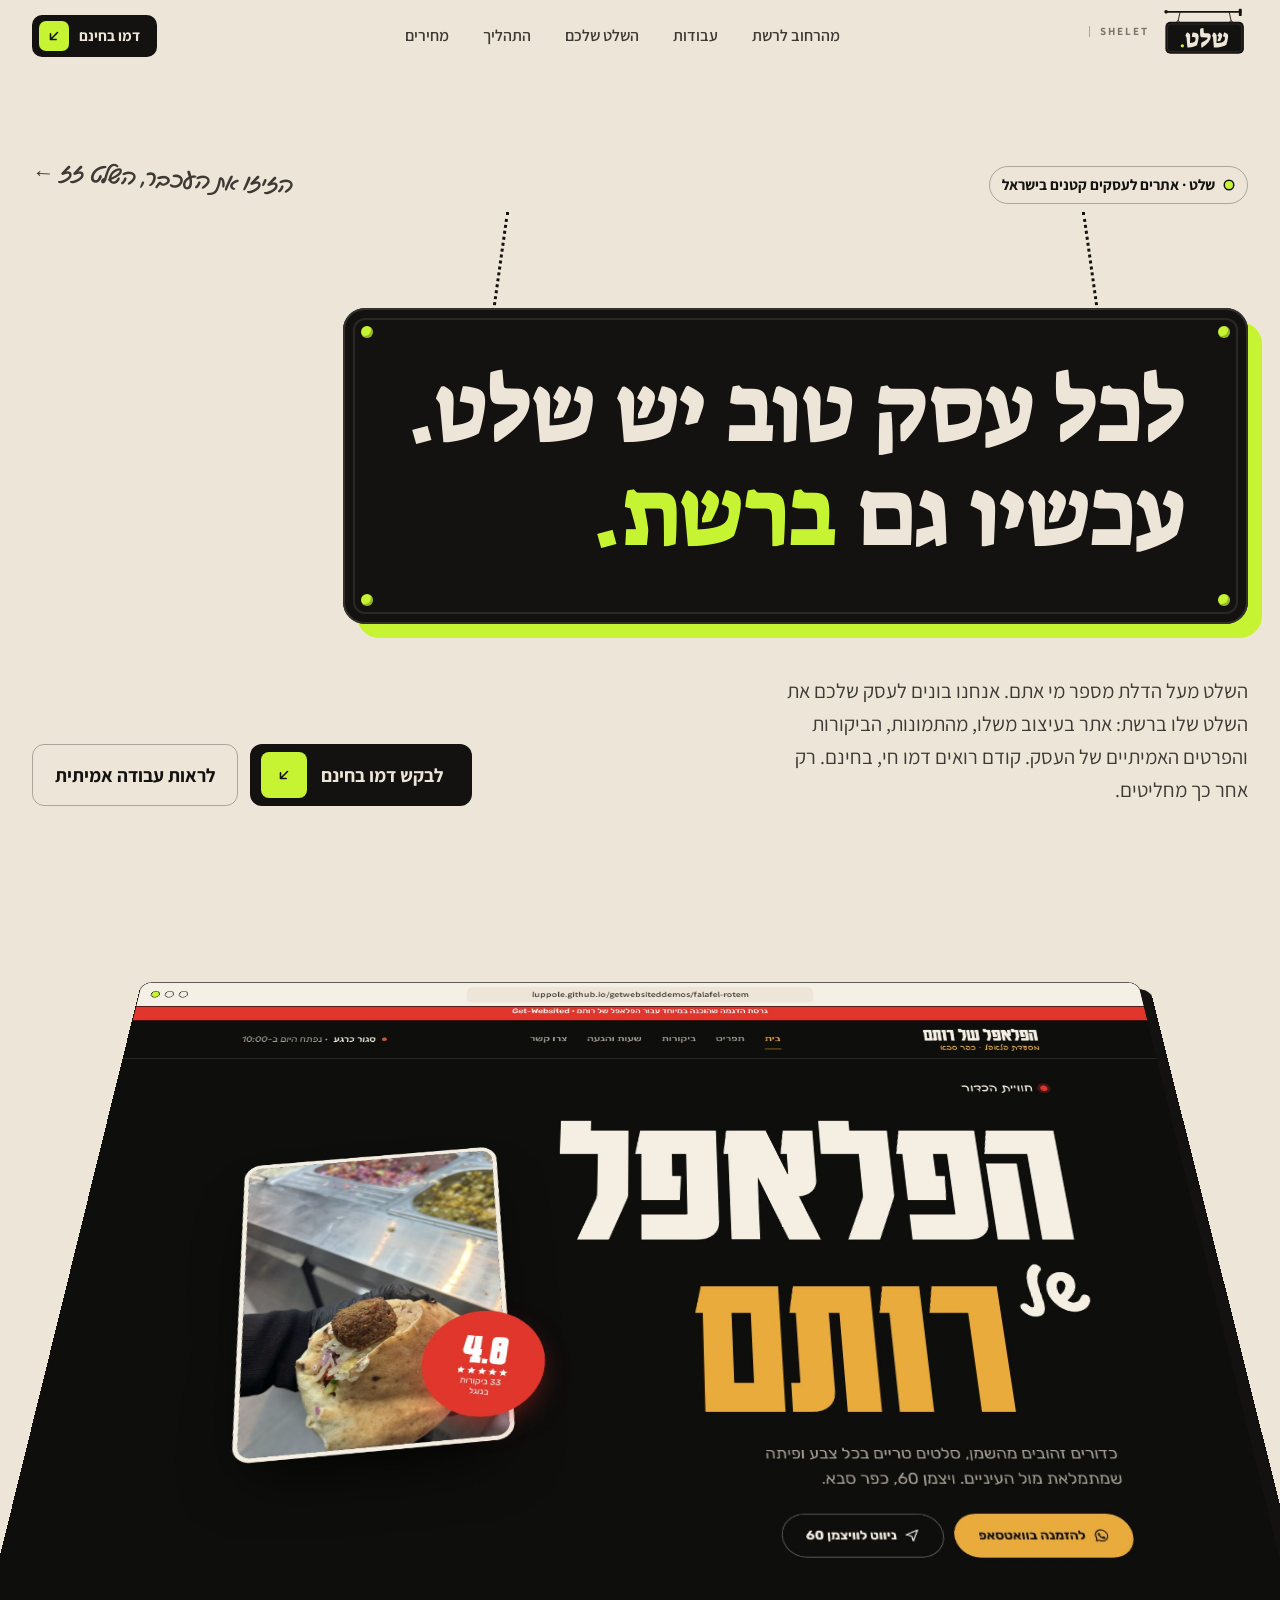
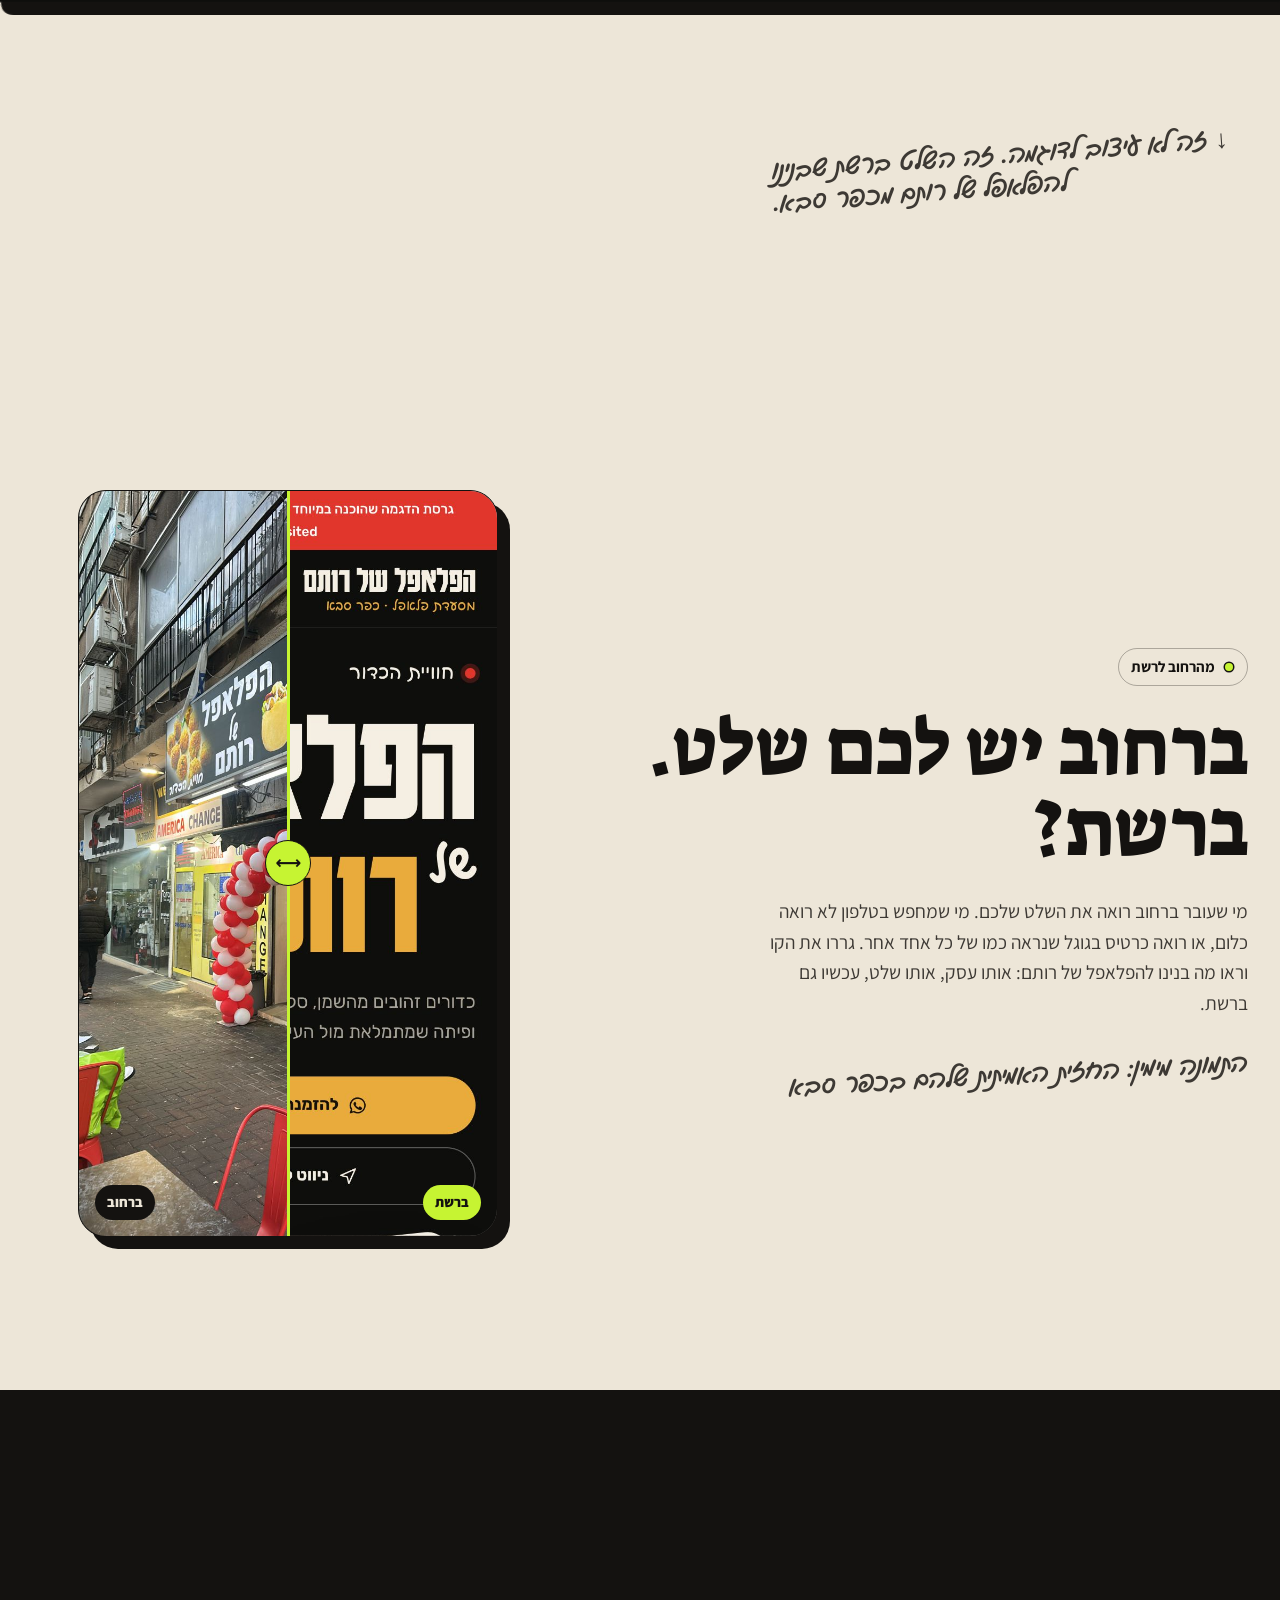
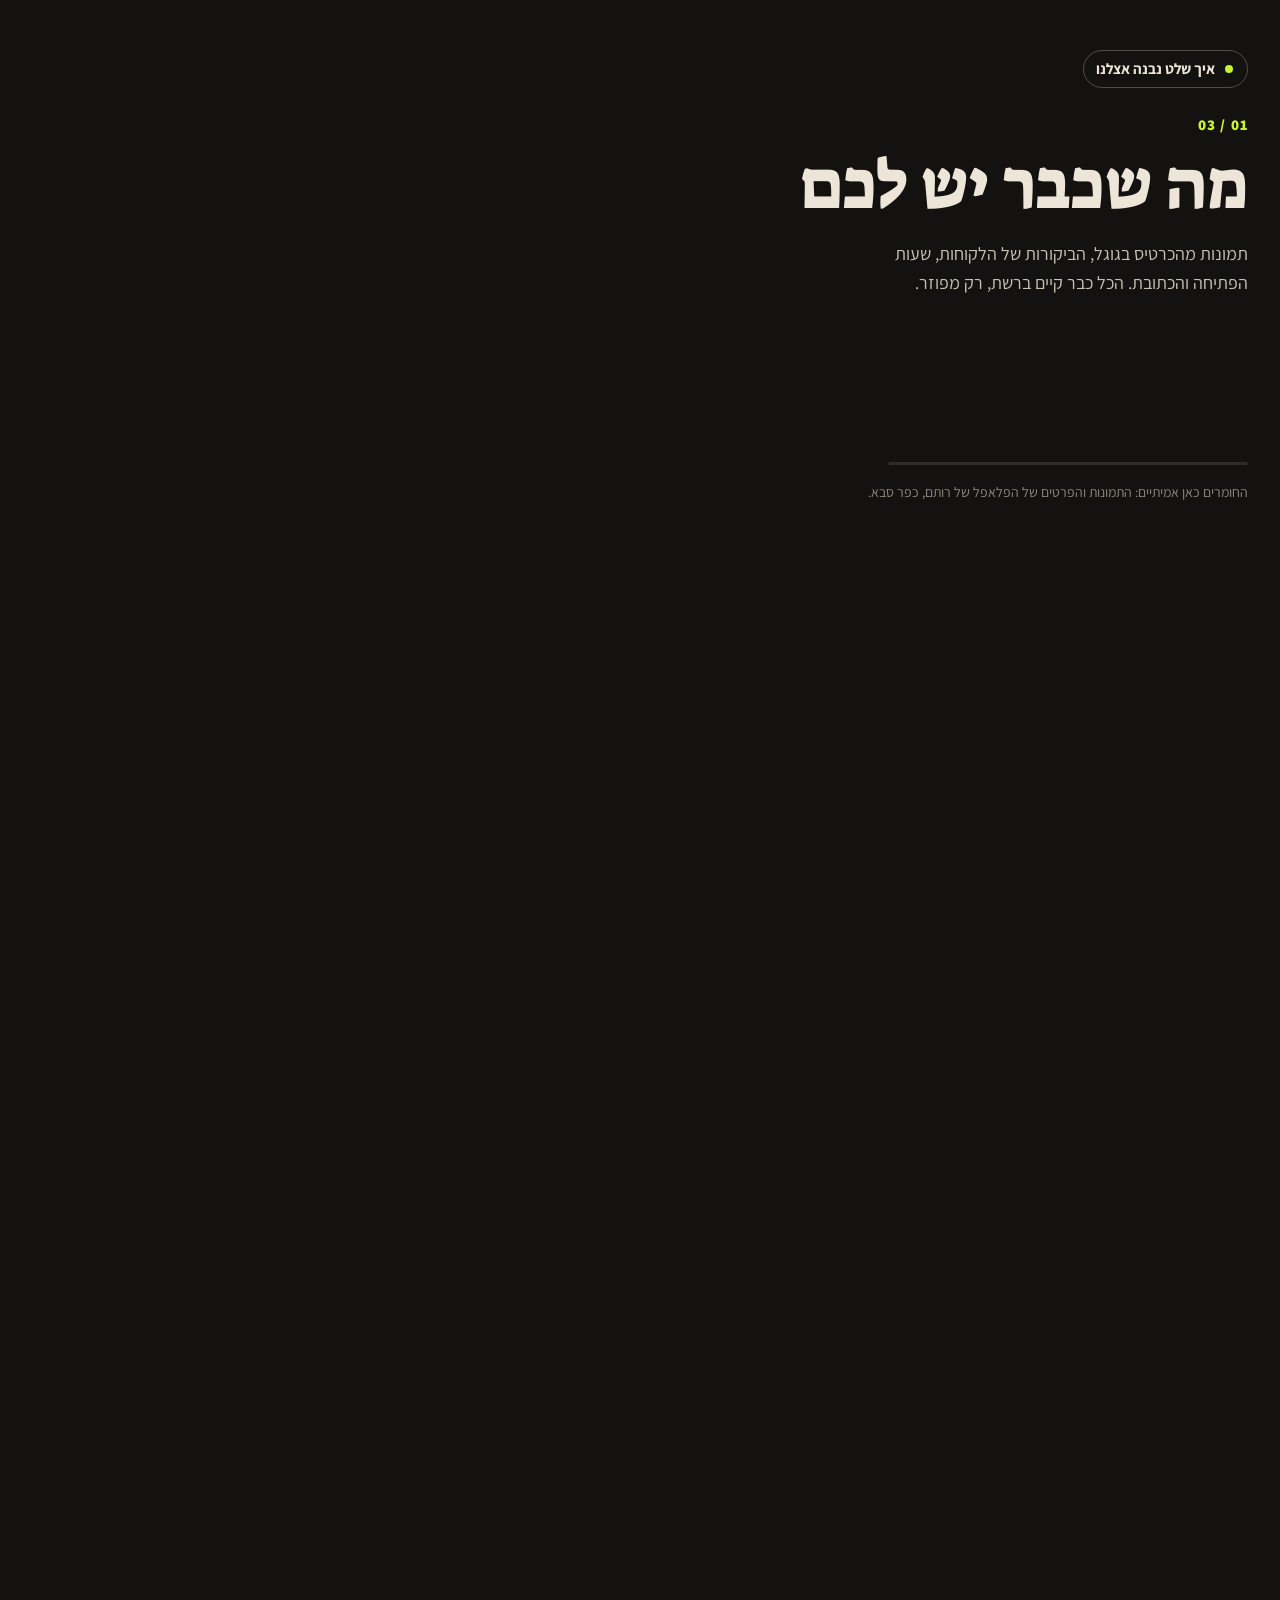
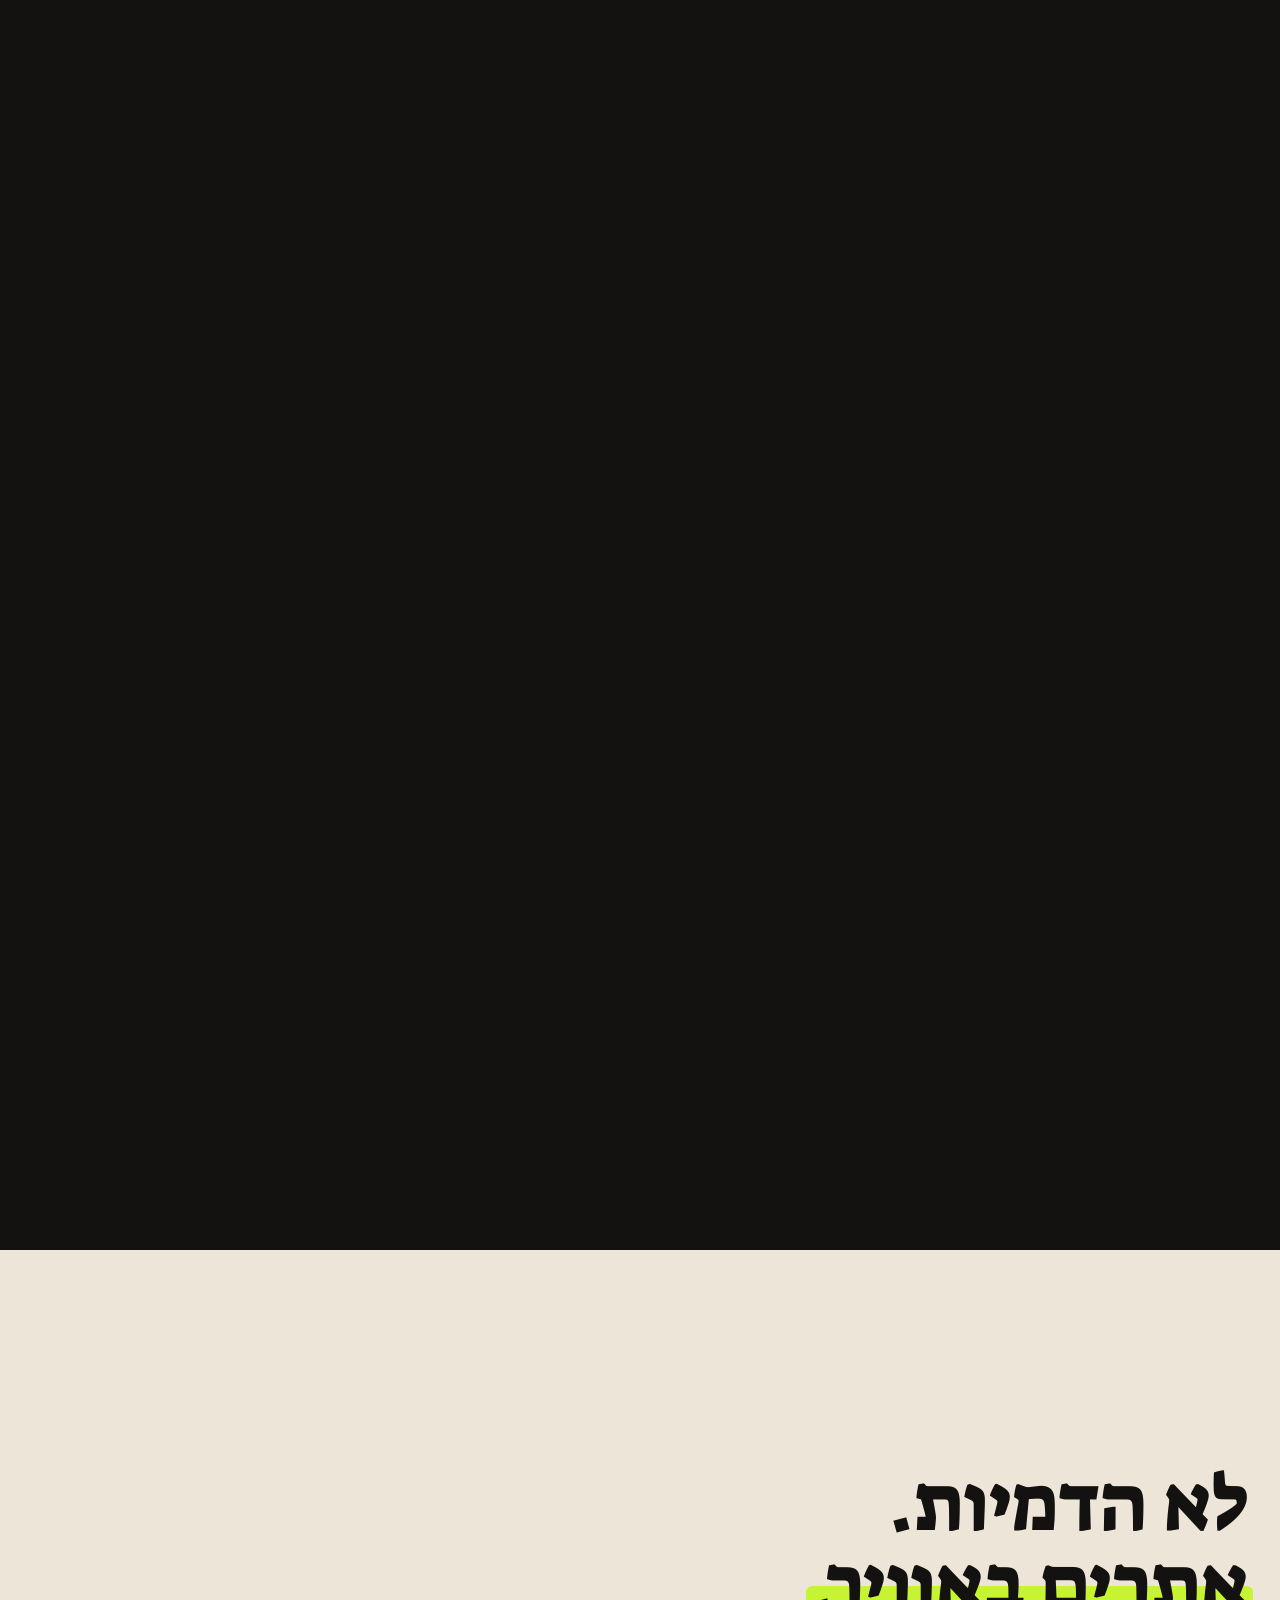
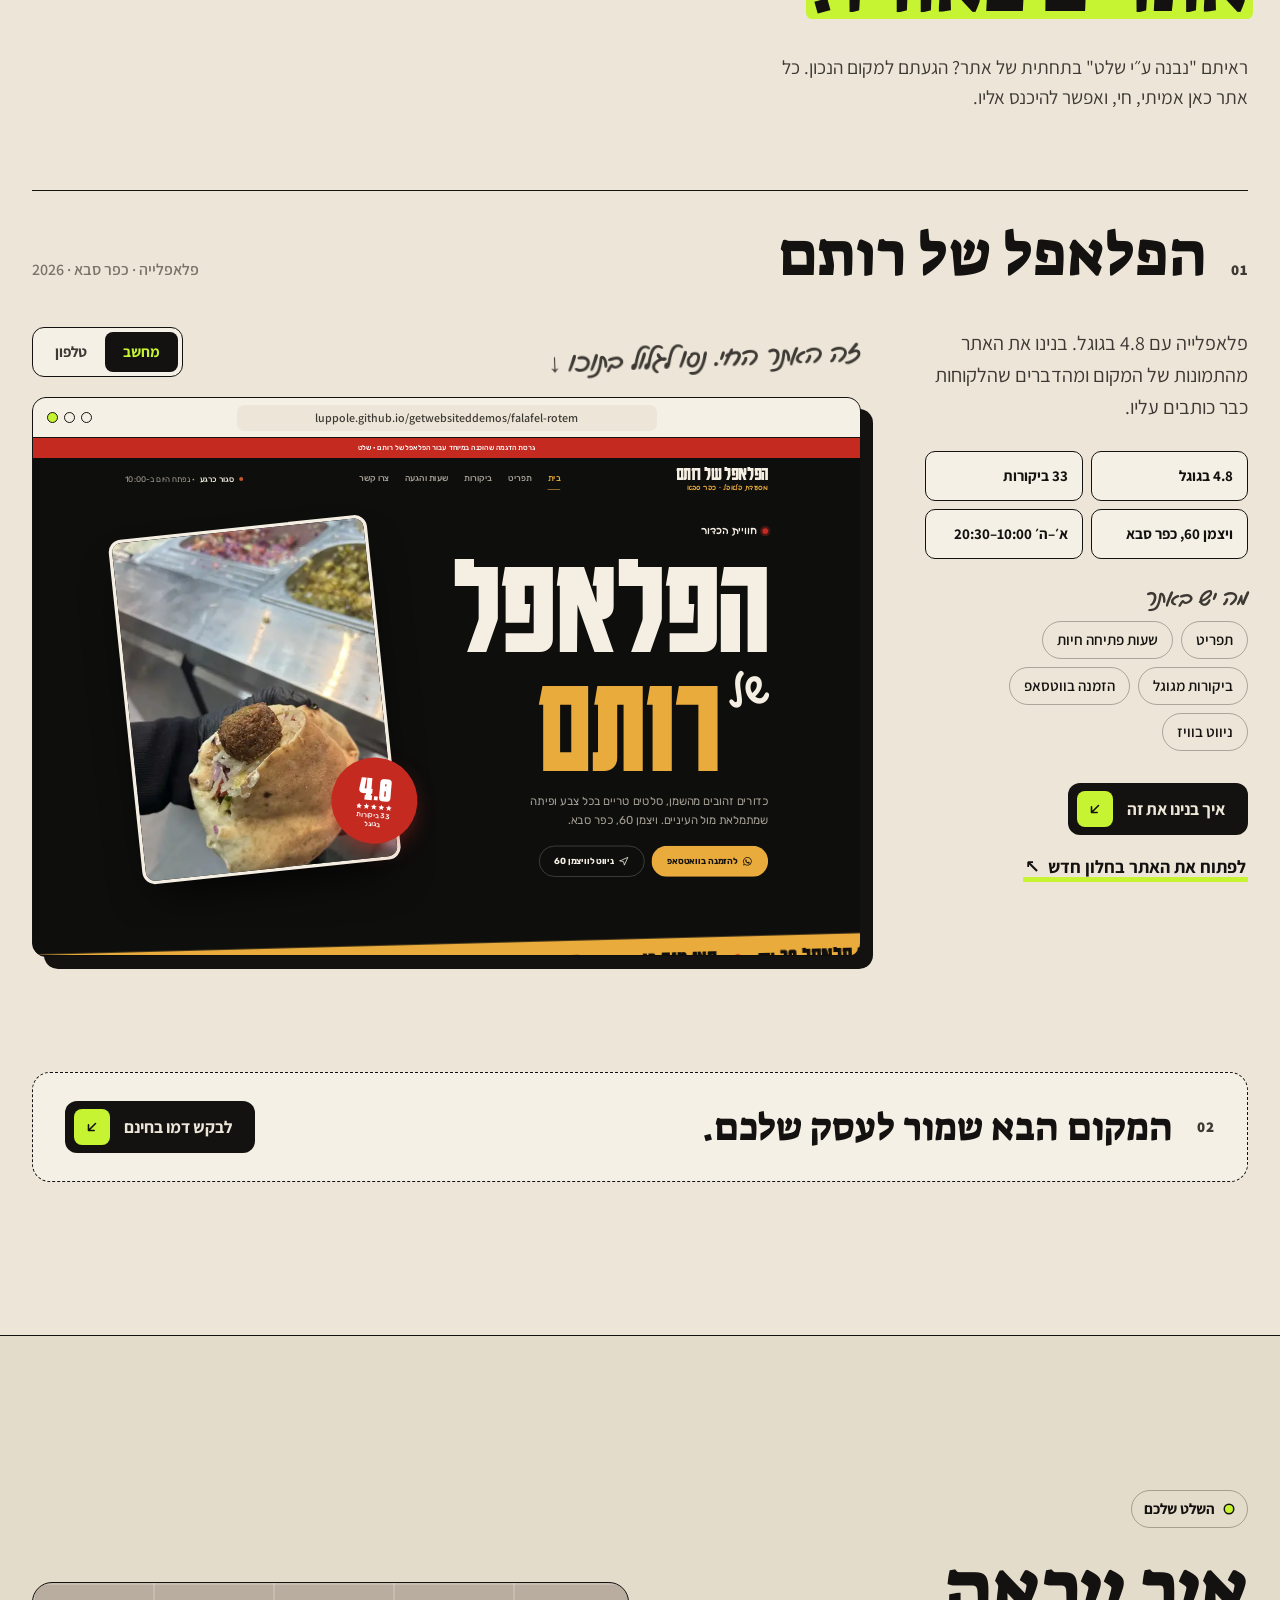
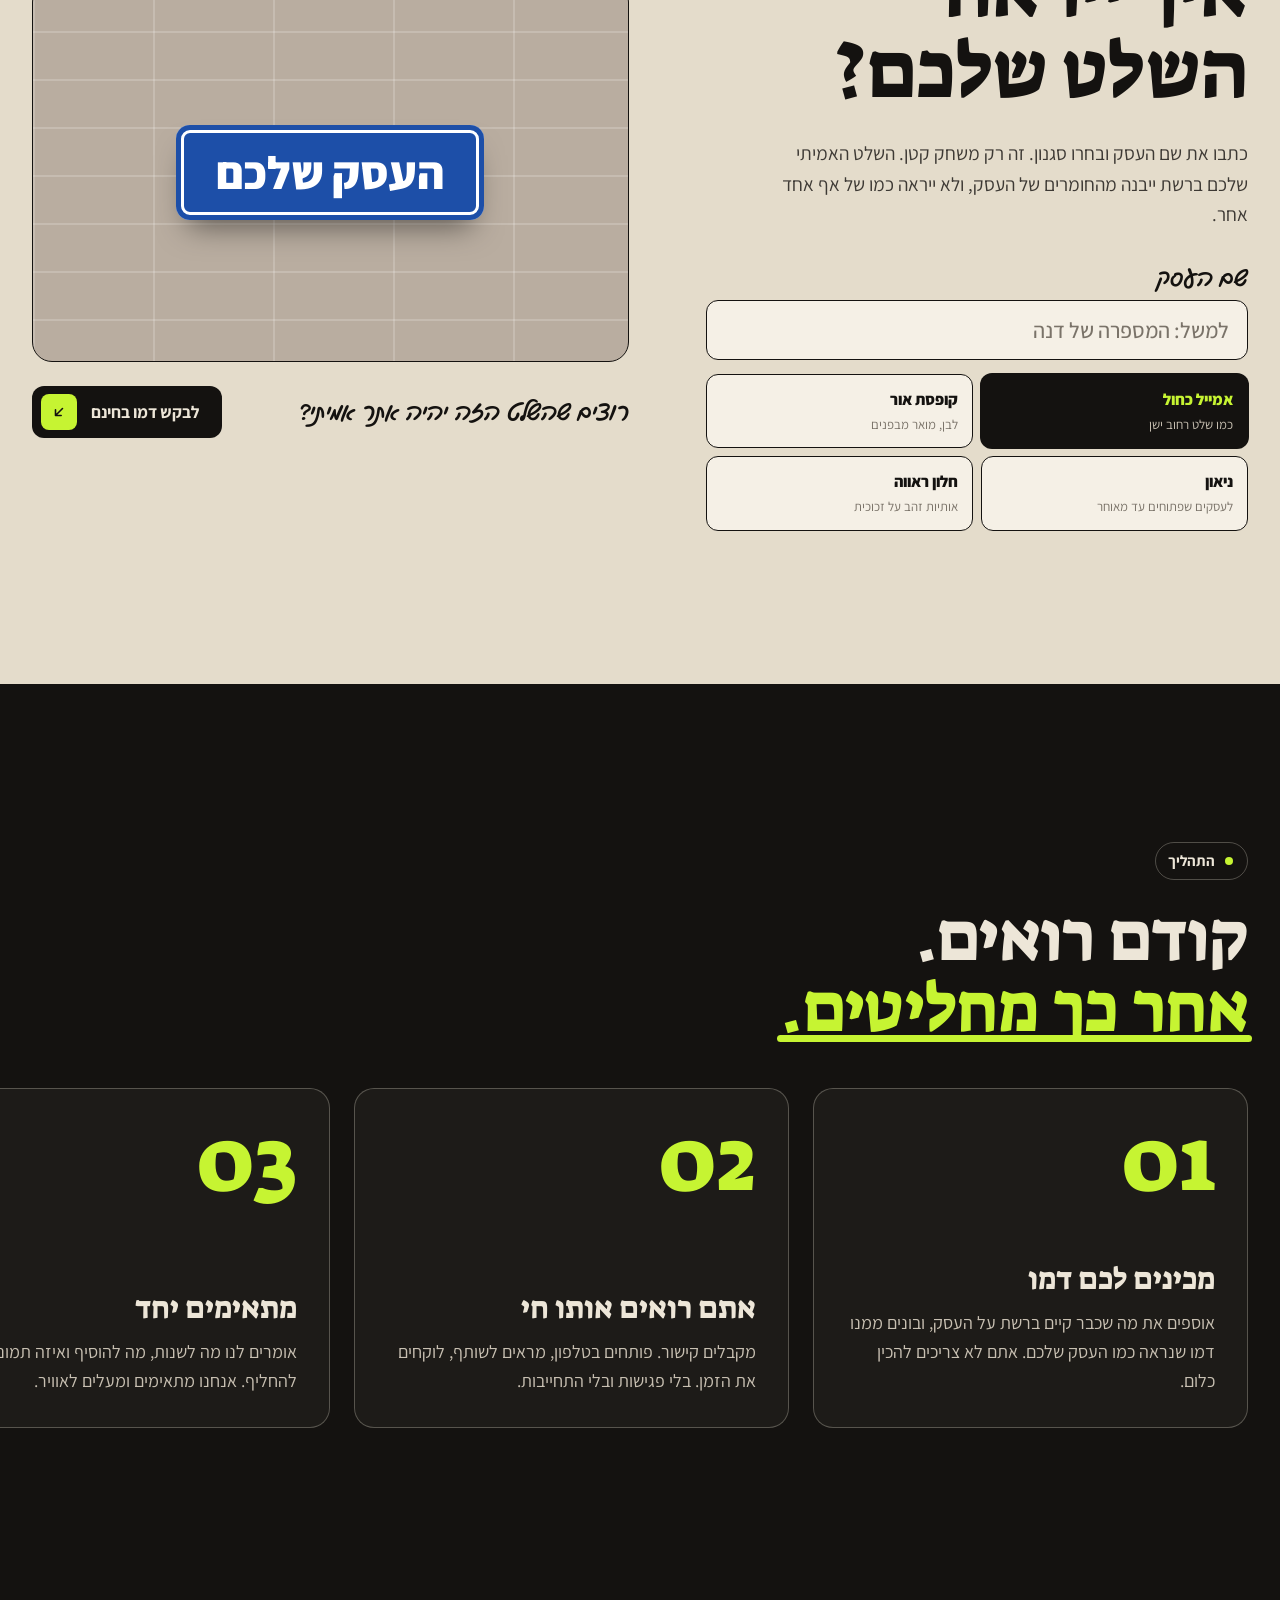
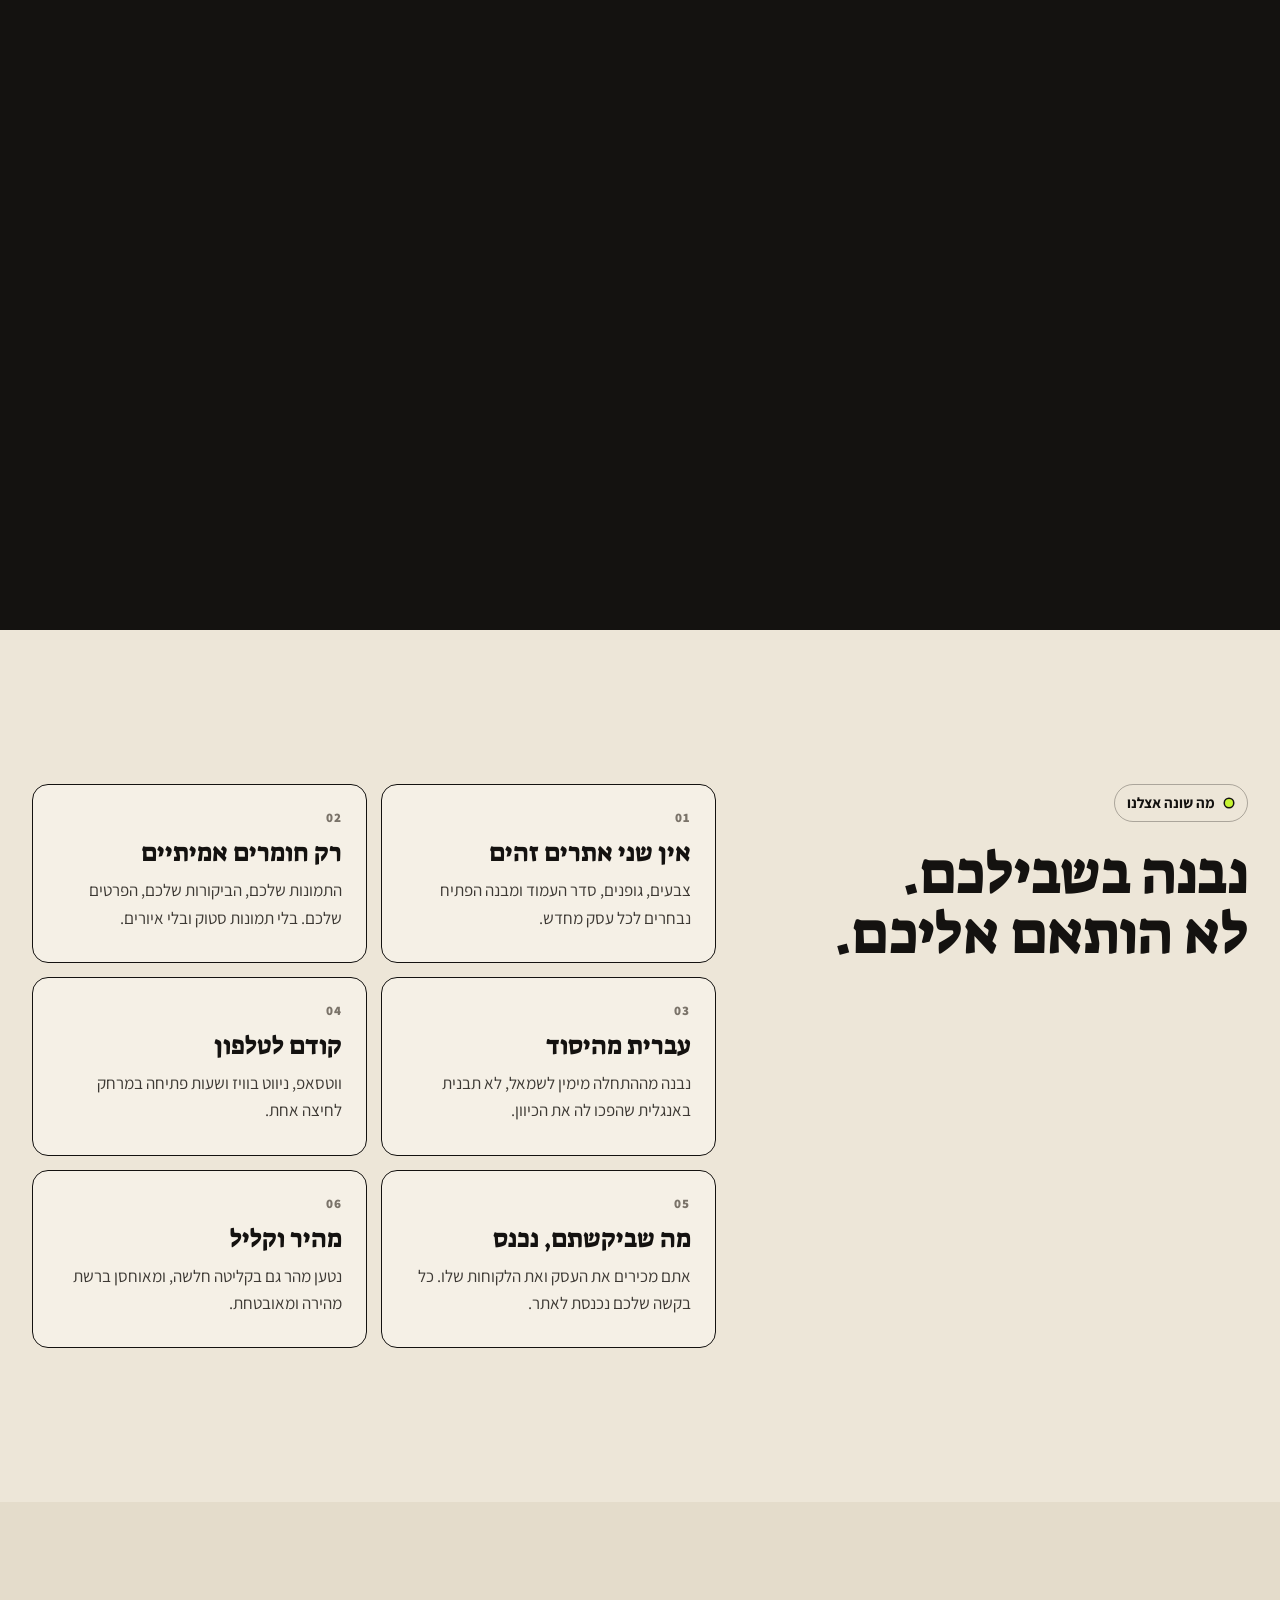
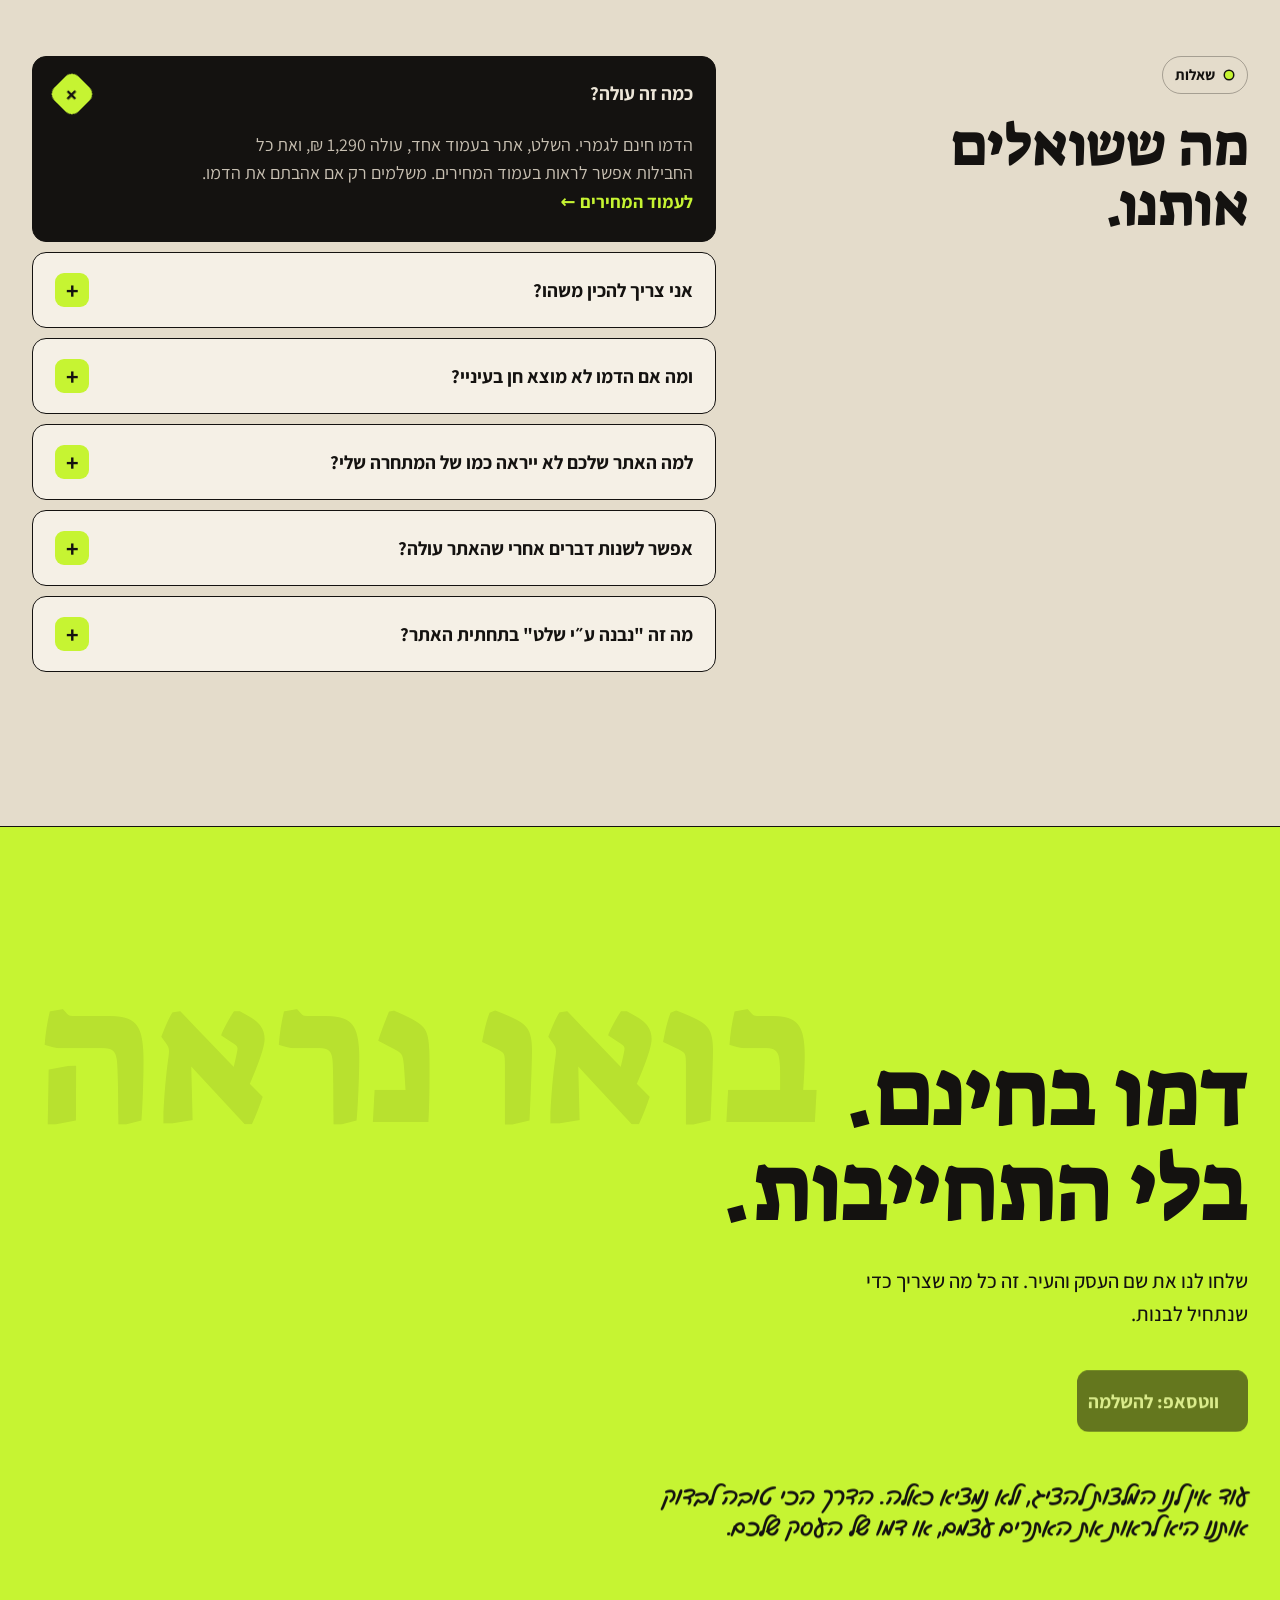
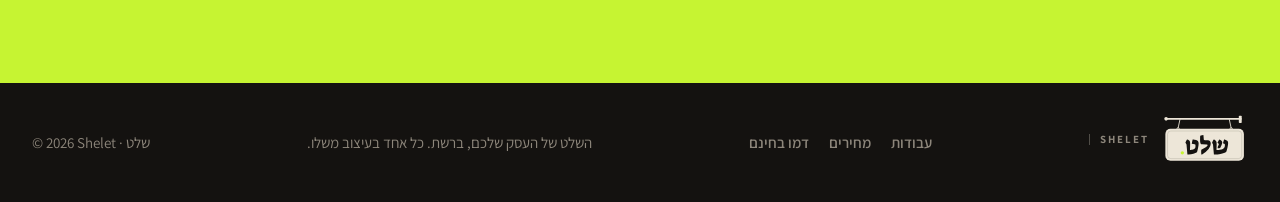
==== commit e9d3062b: "Case study: updated falafel-rotem scores after tuning; badge label fix Co-Authored-By: Claude Opus 5" ====
--- a/index.html
+++ b/index.html
@@ -15,11 +15,11 @@
     <link rel="preconnect" href="https://fonts.googleapis.com" />
     <link rel="preconnect" href="https://fonts.gstatic.com" crossorigin />
     <link href="https://fonts.googleapis.com/css2?family=Suez+One&family=Gveret+Levin&family=Assistant:wght@300;400;500;600;700;800&display=swap" rel="stylesheet" />
-    <script type="module" crossorigin src="./assets/main-DYWAhsdw.js"></script>
-    <link rel="modulepreload" crossorigin href="./assets/styles-CY6_s2SO.js">
-    <link rel="modulepreload" crossorigin href="./assets/cases-DEvYlJfw.js">
-    <link rel="modulepreload" crossorigin href="./assets/Faq-Co62jFhJ.js">
-    <link rel="stylesheet" crossorigin href="./assets/styles-Cv-kuoar.css">
+    <script type="module" crossorigin src="./assets/main-CaOogc9C.js"></script>
+    <link rel="modulepreload" crossorigin href="./assets/styles-vmG3wgB1.js">
+    <link rel="modulepreload" crossorigin href="./assets/cases-d5KJP9vl.js">
+    <link rel="modulepreload" crossorigin href="./assets/Faq-3TRiLCqQ.js">
+    <link rel="stylesheet" crossorigin href="./assets/styles-Byr3p6zA.css">
   </head>
   <body>
     <div id="root"></div>
--- a/assets/styles-Byr3p6zA.css
+++ b/assets/styles-Byr3p6zA.css
@@ -0,0 +1 @@
+:root{--bg: #ede6d8;--bg-2: #e4dccb;--card: #f5f0e6;--fg: #141210;--fg-2: #3d3934;--muted: #7a7369;--line: rgba(20, 18, 16, .13);--line-2: rgba(20, 18, 16, .3);--lime: #c6f432;--ink: #141210;--display: "Suez One", "Assistant", serif;--hand: "Gveret Levin", "Assistant", cursive;--sans: "Assistant", system-ui, sans-serif;--ease: cubic-bezier(.22, 1, .36, 1);--r: 14px;--logo-paper: #ede6d8}.dark{--bg: #141210;--bg-2: #1d1b18;--card: #1d1b18;--fg: #ede6d8;--fg-2: #c8c0b2;--muted: #8d867b;--line: rgba(237, 230, 216, .12);--line-2: rgba(237, 230, 216, .28);--logo-paper: #141210;background:var(--bg);color:var(--fg)}*,*:before,*:after{box-sizing:border-box}html{scroll-behavior:smooth;scroll-padding-top:84px;-webkit-text-size-adjust:100%;background:var(--bg)}@media(prefers-reduced-motion:reduce){html{scroll-behavior:auto}}body{margin:0;background:var(--bg);color:var(--fg);font:400 18px/1.6 var(--sans);-webkit-font-smoothing:antialiased;overflow-x:clip}img{display:block;max-width:100%}a{color:inherit}h1,h2,h3,p{margin:0}ul,ol{margin:0;padding:0;list-style:none}button{font:inherit;color:inherit}::selection{background:var(--lime);color:var(--ink)}:focus-visible{outline:2px solid var(--fg);outline-offset:3px;border-radius:6px}.skip{position:absolute;inset-inline-start:16px;top:-60px;z-index:100;background:var(--ink);color:var(--bg);padding:10px 16px;border-radius:8px;text-decoration:none}.skip:focus{top:16px}.wrap{width:min(1280px,100% - 64px);margin-inline:auto}@media(max-width:640px){.wrap{width:calc(100% - 40px)}}.mark{position:relative;display:inline-block;white-space:nowrap}.mark-bg{position:absolute;inset-inline:-.06em;bottom:.08em;height:.42em;background:var(--lime);transform-origin:right;border-radius:.08em;z-index:0}.mark-t{position:relative;z-index:1}.dark .mark-bg{height:.1em;bottom:.02em}.dark .mark-t{color:var(--lime)}.note{font:400 clamp(22px,2vw,28px)/1.25 var(--hand);color:var(--fg-2);transform-origin:right center}.logo{display:inline-flex;align-items:center;gap:12px;color:var(--fg)}.logo svg{display:block}.logo-latin{font:700 11px/1 var(--sans);letter-spacing:.18em;text-transform:uppercase;color:var(--muted);padding-inline-start:10px;border-inline-start:1.5px solid var(--line-2)}.b{--h: 52px;position:relative;display:inline-flex;align-items:center;gap:14px;height:var(--h);padding-inline:22px 8px;border-radius:12px;font:700 17px/1 var(--sans);text-decoration:none;white-space:nowrap;cursor:pointer;border:1.5px solid transparent;will-change:transform;transition:background-color .25s,color .25s,border-color .25s}.b-sm{--h: 42px;font-size:15px;padding-inline:16px 6px;gap:10px;border-radius:10px}.b-lg{--h: 62px;font-size:19px;padding-inline:28px 10px}.b-roll{position:relative;display:grid;overflow:hidden;height:1.2em;line-height:1.2}.b-t{grid-area:1 / 1;transition:transform .45s var(--ease)}.b-t+.b-t{transform:translateY(110%)}.b:hover .b-t:first-child{transform:translateY(-110%)}.b:hover .b-t+.b-t{transform:translateY(0)}.b-ico{display:grid;place-items:center;width:calc(var(--h) - 16px);height:calc(var(--h) - 16px);border-radius:8px;transition:transform .45s var(--ease),background-color .25s,color .25s}.b-sm .b-ico{width:calc(var(--h) - 12px);height:calc(var(--h) - 12px);border-radius:7px}.b:hover .b-ico{transform:rotate(-45deg)}.b-ink{background:var(--ink);color:#ede6d8}.b-ink .b-ico,.dark .b-ink{background:var(--lime);color:var(--ink)}.dark .b-ink .b-ico{background:var(--ink);color:var(--lime)}.b-lime{background:var(--lime);color:var(--ink)}.b-lime .b-ico{background:var(--ink);color:var(--lime)}.b-ghost{border-color:var(--line-2);color:var(--fg);padding-inline:22px}.b-ghost:hover{border-color:var(--fg)}.b-ghost .b-ico{border:1.5px solid var(--line-2)}.b.is-disabled{opacity:.55;cursor:not-allowed}.b.is-disabled:hover .b-t:first-child{transform:none}.link-arrow{display:inline-flex;gap:8px;align-items:center;font-weight:700;text-decoration:none;background:linear-gradient(var(--lime),var(--lime)) no-repeat right bottom / 100% .3em;padding-inline:2px;transition:background-size .3s var(--ease)}.link-arrow:hover{background-size:100% 100%}.header{position:fixed;inset-inline:0;top:0;z-index:50;transition:background-color .3s,border-color .3s;border-bottom:1px solid transparent}.header.is-solid{background:#ede6d8f0;border-bottom-color:var(--line)}.header-row{display:flex;align-items:center;justify-content:space-between;gap:24px;height:72px}.header-logo{text-decoration:none}.header-nav{display:flex;gap:6px;font-size:16px;font-weight:600}.header-nav a{text-decoration:none;color:var(--fg-2);padding:8px 14px;border-radius:999px;transition:background-color .2s,color .2s}.header-nav a:hover{background:var(--ink);color:var(--lime)}.header-progress{position:absolute;inset-inline:0;bottom:-1px;height:3px;background:var(--lime);transform-origin:right}@media(max-width:860px){.header-nav{display:none}}.section{padding-block:clamp(96px,12vw,168px)}.section-head{max-width:960px;margin-bottom:clamp(48px,6vw,80px)}.eyebrow{display:inline-flex;align-items:center;gap:10px;font-size:15px;font-weight:700;color:var(--fg);margin-bottom:22px;padding:6px 14px 6px 12px;border:1.5px solid var(--line-2);border-radius:999px}.eyebrow:before{content:"";width:8px;height:8px;border-radius:50%;background:var(--lime);box-shadow:0 0 0 1.5px var(--ink)}.section-title{font:400 clamp(46px,6.2vw,96px)/1.02 var(--display);letter-spacing:-.01em;text-wrap:balance}.section-lede{margin-top:26px;font-size:clamp(18px,1.5vw,21px);color:var(--fg-2);max-width:54ch}.hero{padding-top:clamp(124px,13vw,168px);overflow:clip}.hero-kicker{display:inline-flex;align-items:center;gap:10px;font-size:15px;font-weight:700;margin-bottom:clamp(20px,2.4vw,32px);padding:6px 14px 6px 12px;border:1.5px solid var(--line-2);border-radius:999px}.dot{display:inline-block;width:8px;height:8px;border-radius:50%;background:var(--lime);box-shadow:0 0 0 1.5px var(--ink);flex:none}.hero-title{font:400 clamp(56px,9.4vw,152px)/1 var(--display);letter-spacing:-.02em;display:flex;flex-direction:column}.hero-line{display:flex;gap:.22em;flex-wrap:wrap}.word-mask{display:inline-block;overflow:hidden;padding-block:.02em .14em;margin-bottom:-.1em}.word{display:inline-block;transform-origin:right bottom}.hero-foot{display:grid;grid-template-columns:1fr auto;gap:32px 64px;align-items:end;margin-top:clamp(32px,4vw,56px)}.hero-lede{font-size:clamp(19px,1.6vw,23px);color:var(--fg-2);max-width:48ch}.hero-cta{display:flex;gap:12px;flex-wrap:wrap}.hero-stage{position:relative;margin-top:clamp(72px,9vw,120px);padding-bottom:clamp(80px,10vw,140px);perspective:1600px}.hero-stage-inner{transform-origin:50% 0%;will-change:transform}.hero-note{max-width:34ch;margin:0 0 22px auto;text-align:end}@media(max-width:900px){.hero-foot{grid-template-columns:1fr}.hero-stage{margin-top:56px}}.browser{border-radius:var(--r);overflow:hidden;background:#0e0e0d;border:1.5px solid var(--ink);box-shadow:12px 12px 0 var(--ink)}.dark .browser{border-color:var(--line-2);box-shadow:12px 12px 0 var(--lime)}.browser-bar{display:flex;align-items:center;gap:12px;height:40px;padding:0 14px;background:var(--card);border-bottom:1.5px solid var(--ink)}.dark .browser-bar{border-bottom-color:var(--line-2)}.dots{display:inline-flex;gap:6px}.dots i{width:11px;height:11px;border-radius:50%;border:1.5px solid var(--fg)}.dots i:first-child{background:var(--lime)}.dots-ghost{visibility:hidden}.browser-url{flex:1;max-width:420px;margin-inline:auto;text-align:center;font:600 12px/26px var(--sans);color:var(--fg-2);background:var(--bg);border-radius:7px;overflow:hidden;text-overflow:ellipsis;white-space:nowrap;padding:0 10px}.browser-body img{width:100%}.phone{border-radius:40px;padding:9px;background:var(--ink);border:1.5px solid var(--ink);box-shadow:10px 10px 0 var(--lime)}.phone-screen{border-radius:31px;overflow:hidden;aspect-ratio:390 / 844;background:#0e0e0d;position:relative}.phone-screen>img{width:100%;height:100%;object-fit:cover;object-position:top}.phone-screen .live{position:absolute;top:0;right:0;bottom:0;left:0;aspect-ratio:auto!important}.live{position:relative;overflow:hidden;background:#0e0e0d}.live-poster{position:absolute;top:0;right:0;bottom:0;left:0;width:100%;height:100%;object-fit:cover;object-position:top;transition:opacity .4s;pointer-events:none}.live iframe{position:absolute;top:0;left:0;border:0;transform-origin:0 0;transition:opacity .4s;background:#0e0e0d}.story{position:relative;height:340vh}.story-sticky{position:sticky;top:0;height:100vh;height:100svh;display:flex;align-items:center;overflow:hidden}.story-grid{display:grid;grid-template-columns:.9fr 1.1fr;gap:48px;align-items:center;height:100%;padding-top:72px}.story-caps{position:relative;min-height:320px}.story-cap{position:absolute;top:0;right:0;bottom:0;left:0}.story-cap.is-static{position:static;margin-bottom:40px}.story-k{display:inline-block;font:800 15px/1 var(--sans);letter-spacing:.08em;color:var(--lime);margin-bottom:18px}.story-cap h2,.story-cap h3{font:400 clamp(44px,5.4vw,86px)/1.02 var(--display);margin-bottom:20px;letter-spacing:-.01em}.story-cap p{font-size:clamp(18px,1.4vw,21px);color:var(--fg-2);max-width:42ch}.story-bar{height:3px;background:var(--line);margin-top:32px;max-width:360px;border-radius:2px;overflow:hidden}.story-bar span{display:block;height:100%;background:var(--lime);transform-origin:right}.story-note{margin-top:16px;font-size:14px;color:var(--muted)}.story-stage{position:relative;height:min(78vh,720px)}.piece{position:absolute;top:50%;left:50%;translate:-50% -50%;will-change:transform,opacity}.piece-photo img{border-radius:10px;border:5px solid #ede6d8;aspect-ratio:3 / 4;object-fit:cover;box-shadow:8px 8px #00000080}.piece-chip span{display:inline-block;white-space:nowrap;padding:10px 18px;border-radius:999px;background:var(--lime);color:var(--ink);font-weight:800;font-size:clamp(14px,1.2vw,17px);border:1.5px solid var(--ink)}.story-phone{position:absolute;top:50%;left:50%;translate:-50% -50%;width:min(300px,46%)}.story-static-grid{display:grid;grid-template-columns:1fr 320px;gap:64px;align-items:center}@media(max-width:900px){.story{height:300vh}.story-grid{grid-template-columns:1fr;grid-template-rows:auto 1fr;gap:8px;padding-top:88px;padding-bottom:24px;align-content:start}.story-caps{min-height:220px}.story-cap h2{font-size:38px;margin-bottom:10px}.story-cap p{font-size:16px}.story-bar,.story-note{display:none}.story-stage{height:58vh;height:58svh}.story-phone{width:min(230px,56%)}.story-static-grid{grid-template-columns:1fr}}@media(max-width:600px){.piece-chip span{font-size:12px;padding:7px 12px}}.case{border-top:1.5px solid var(--ink);padding-top:32px}.case-head{display:grid;grid-template-columns:auto 1fr auto;align-items:baseline;gap:24px;margin-bottom:40px}.case-index{font:800 15px/1 var(--sans);letter-spacing:.08em;color:var(--fg-2)}.case-name{font:400 clamp(40px,4.8vw,72px)/1.05 var(--display)}.case-meta{color:var(--muted);font-size:16px;font-weight:600}.case-body{display:grid;grid-template-columns:minmax(260px,.7fr) 1.8fr;gap:clamp(32px,5vw,72px);align-items:start}.case-info{position:sticky;top:104px}.case-idea{font-size:20px;color:var(--fg-2);margin-bottom:28px}.case-facts{display:grid;grid-template-columns:1fr 1fr;gap:8px;margin-bottom:28px}.case-facts li{background:var(--card);border:1.5px solid var(--ink);border-radius:10px;padding:12px 14px;font-weight:700;font-size:15px}.case-label{font:400 22px/1 var(--hand);color:var(--fg-2);margin-bottom:12px}.tags{display:flex;flex-wrap:wrap;gap:8px;margin-bottom:32px}.tags li{font-size:15px;font-weight:600;padding:6px 14px;border:1.5px solid var(--line-2);border-radius:999px}.case-toolbar{display:flex;justify-content:space-between;align-items:center;gap:16px;margin-bottom:20px;flex-wrap:wrap}.case-note{font-size:26px}.case-mobile{display:flex;justify-content:center}.case-mobile .phone{width:min(360px,82%)}.toggle{display:inline-flex;padding:4px;border-radius:12px;background:var(--card);border:1.5px solid var(--ink)}.toggle button{position:relative;border:0;background:none;padding:8px 18px;min-height:38px;border-radius:8px;cursor:pointer;font-size:15px;font-weight:700;color:var(--fg-2)}.toggle button[aria-pressed=true]{color:var(--lime)}.toggle-pill{position:absolute;top:0;right:0;bottom:0;left:0;border-radius:8px;background:var(--ink)}.toggle-label{position:relative}.next-slot{margin-top:clamp(80px,9vw,128px);display:grid;grid-template-columns:auto 1fr auto;align-items:center;gap:24px;padding:28px 32px;border:1.5px dashed var(--ink);border-radius:18px;background:var(--card)}.next-title{font:400 clamp(28px,3vw,46px)/1.1 var(--display)}@media(max-width:960px){.case-head{grid-template-columns:1fr;gap:10px}.case-body{grid-template-columns:1fr}.case-info{position:static}.next-slot{grid-template-columns:1fr;justify-items:start;padding:24px}}.process-sticky{position:sticky;top:0;height:100vh;height:100svh;display:flex;flex-direction:column;justify-content:center;gap:clamp(32px,5vh,64px);overflow:hidden}.process-head .section-title{font-size:clamp(44px,5.4vw,88px)}.process-row{display:flex;gap:24px;padding-inline:max(32px,calc((100vw - 1280px)/2));width:max-content}.pcard{width:clamp(340px,34vw,460px);min-height:340px;flex:none;display:flex;flex-direction:column;justify-content:space-between;gap:40px;padding:32px;border:1.5px solid var(--line-2);border-radius:20px;background:var(--card);transition:background-color .35s,color .35s,transform .35s var(--ease)}.pcard:hover{background:var(--lime);color:var(--ink);transform:rotate(-1.2deg)}.pcard:hover .pcard-text,.pcard:hover .pcard-num{color:var(--ink)}.pcard-num{font:400 clamp(72px,7vw,112px)/.9 var(--display);color:var(--lime);transition:color .35s}.pcard-title{font:400 clamp(28px,2.4vw,38px)/1.1 var(--display);margin-bottom:12px}.pcard-text{color:var(--fg-2);transition:color .35s}.process-list{display:grid;gap:16px;margin-top:40px}.process-list .pcard{width:auto;min-height:0}.process:not(.process-h) .process-head{padding:0}.principles-grid{display:grid;grid-template-columns:.8fr 1.2fr;gap:clamp(40px,6vw,96px);align-items:start}.principles-head{position:sticky;top:120px}.principles-head .section-title,.faq-grid .section-title{font-size:clamp(42px,4.6vw,74px)}.plist{display:grid;grid-template-columns:1fr 1fr;gap:14px}.pitem{padding:26px 24px 30px;height:100%;border:1.5px solid var(--ink);border-radius:16px;background:var(--card);transition:transform .35s var(--ease),box-shadow .35s var(--ease)}.pitem:hover{transform:translate(-4px,-4px);box-shadow:6px 6px 0 var(--ink)}.pitem-num{display:block;font:800 13px/1 var(--sans);letter-spacing:.08em;color:var(--muted);margin-bottom:14px}.pitem h3{font:400 clamp(24px,2vw,30px)/1.15 var(--display);margin-bottom:10px}.pitem p{color:var(--fg-2);font-size:17px}@media(max-width:900px){.principles-grid{grid-template-columns:1fr}.principles-head{position:static}}@media(max-width:600px){.plist{grid-template-columns:1fr}}.faq{background:var(--bg-2)}.faq-grid{display:grid;grid-template-columns:.8fr 1.2fr;gap:clamp(32px,6vw,96px);align-items:start}.faq-list{display:grid;gap:10px}.faq-item{border:1.5px solid var(--ink);border-radius:14px;background:var(--card);overflow:hidden;transition:background-color .25s}.faq-item.is-open{background:var(--ink);color:#ede6d8}.faq-item h3{font:inherit}.faq-item button{width:100%;display:flex;justify-content:space-between;align-items:center;gap:24px;padding:20px 22px;background:none;border:0;cursor:pointer;text-align:start;font:700 19px/1.4 var(--sans)}.faq-icon{display:grid;place-items:center;flex:none;width:34px;height:34px;border-radius:9px;background:var(--lime);color:var(--ink);font:700 24px/1 var(--sans)}.faq-a{overflow:hidden}.faq-a p{padding:0 22px 24px;color:#c8c0b2;max-width:60ch;font-size:18px}@media(max-width:900px){.faq-grid{grid-template-columns:1fr}.faq-grid .section-head{margin-bottom:16px}}.cta{position:relative;background:var(--lime);color:var(--ink);padding-block:clamp(80px,11vw,160px);overflow:hidden;border-top:1.5px solid var(--ink)}.cta-big{font:400 clamp(96px,15vw,240px)/.95 var(--display);white-space:nowrap;color:#14121014;margin-bottom:clamp(-120px,-8vw,-40px);pointer-events:none;-webkit-user-select:none;user-select:none}.cta-big span{display:inline-block}.cta-inner{position:relative}.cta-title{font:400 clamp(52px,7.4vw,120px)/1 var(--display);margin-bottom:28px;letter-spacing:-.015em}.cta-lede{font-size:clamp(19px,1.6vw,23px);max-width:44ch;margin-bottom:40px;font-weight:500}.cta-actions{display:flex;flex-wrap:wrap;gap:12px}.cta .b-ink .b-ico{background:var(--lime)}.cta-honest{margin-top:48px;font:400 24px/1.3 var(--hand);max-width:46ch}.footer{color:var(--muted);font-size:15px}.footer-row{display:flex;align-items:center;justify-content:space-between;gap:16px 32px;flex-wrap:wrap;padding-block:32px}.case-body>*,.story-grid>*,.principles-grid>*,.faq-grid>*,.hero-foot>*{min-width:0}.hero-top{display:flex;justify-content:space-between;align-items:center;gap:16px;margin-bottom:8px}.hero-top .hero-kicker{margin-bottom:0}.hero-hint{font-size:22px}@media(hover:none){.hero-hint{display:none}}.hang{position:relative;display:inline-block;transform-origin:50% -90px;margin-top:96px;max-width:100%}.hang-chain{position:absolute;top:-96px;width:0;height:100px;border-inline-start:3px dotted var(--ink)}.hang-chain-r{right:18%;transform:rotate(-8deg);transform-origin:top}.hang-chain-l{left:18%;transform:rotate(8deg);transform-origin:top}.hang-board{position:relative;background:var(--ink);color:#ede6d8;border-radius:22px;padding:clamp(28px,4vw,56px) clamp(28px,5vw,72px) clamp(32px,4.4vw,60px);box-shadow:14px 14px 0 var(--lime),inset 0 0 0 2px #ede6d824,inset 0 0 0 10px var(--ink),inset 0 0 0 12px #ede6d81a}.screw{position:absolute;width:12px;height:12px;border-radius:50%;background:var(--lime);box-shadow:inset -2px -2px #00000040}.screw:nth-of-type(1){top:18px;right:18px}.screw:nth-of-type(2){top:18px;left:18px}.screw:nth-of-type(3){bottom:18px;right:18px}.screw:nth-of-type(4){bottom:18px;left:18px}.hero-sign .hero-title{font-size:clamp(44px,7.4vw,124px);line-height:1.04}.hero-sign .word.is-accent{color:var(--lime)}@media(max-width:640px){.hang{margin-top:72px}.hang-chain{top:-72px;height:76px}.hang-board{border-radius:16px;box-shadow:8px 8px 0 var(--lime)}.screw{width:9px;height:9px}}.street-grid{display:grid;grid-template-columns:1.1fr .9fr;gap:clamp(40px,6vw,96px);align-items:center}.street-head{margin-bottom:0}.street-note{margin-top:28px}.street-stage{display:flex;justify-content:center}.compare{position:relative;width:min(420px,100%);aspect-ratio:9 / 16;border-radius:28px;overflow:hidden;border:1.5px solid var(--ink);box-shadow:12px 12px 0 var(--ink);cursor:ew-resize;touch-action:pan-y;-webkit-user-select:none;user-select:none;background:#0e0e0d}.compare img{position:absolute;top:0;right:0;bottom:0;left:0;width:100%;height:100%;object-fit:cover;object-position:top;pointer-events:none}.compare-a{object-position:center}.compare-b{position:absolute;top:0;right:0;bottom:0;left:0}.compare-handle{position:absolute;top:0;bottom:0;width:3px;margin-right:-1.5px;background:var(--lime);pointer-events:none}.compare-knob{position:absolute;top:50%;left:50%;translate:-50% -50%;display:grid;place-items:center;width:46px;height:46px;border-radius:50%;background:var(--lime);color:var(--ink);font-weight:800;border:1.5px solid var(--ink)}.compare-tag{position:absolute;bottom:16px;padding:6px 12px;border-radius:999px;background:var(--ink);color:#ede6d8;font-weight:800;font-size:14px;pointer-events:none}.compare-tag-a{left:16px}.compare-tag-b{right:16px;background:var(--lime);color:var(--ink)}.compare-range{position:absolute;inset:auto 0 0 0;width:100%;opacity:0;height:1px}.compare-range:focus-visible+*,.compare:focus-within{outline:2px solid var(--ink);outline-offset:4px}@media(max-width:900px){.street-grid{grid-template-columns:1fr}}.maker{background:var(--bg-2);border-block:1.5px solid var(--ink)}.maker-grid{display:grid;grid-template-columns:1fr 1.1fr;gap:clamp(40px,6vw,96px);align-items:center}.maker-head{margin-bottom:0}.maker-form{margin-top:36px}.maker-label{display:block;font:400 24px/1 var(--hand);margin-bottom:10px}.maker-input{width:100%;height:60px;padding:0 18px;border-radius:12px;border:1.5px solid var(--ink);background:var(--card);font:700 22px/1 var(--sans);color:var(--fg);outline:none;transition:box-shadow .2s}.maker-input:focus{box-shadow:5px 5px 0 var(--lime)}.maker-input::placeholder{color:var(--muted);font-weight:500}.maker-styles{display:grid;grid-template-columns:1fr 1fr;gap:8px;margin-top:14px}.maker-style{position:relative;text-align:start;padding:12px 14px;border-radius:12px;border:1.5px solid var(--ink);background:var(--card);cursor:pointer;display:grid;gap:2px}.maker-pill{position:absolute;top:-1.5px;right:-1.5px;bottom:-1.5px;left:-1.5px;border-radius:12px;background:var(--ink)}.maker-style-t{position:relative;font-weight:800;font-size:16px}.maker-style-h{position:relative;font-size:13px;color:var(--muted)}.maker-style[aria-checked=true] .maker-style-t{color:var(--lime)}.maker-style[aria-checked=true] .maker-style-h{color:#c8c0b2}.maker-stage{display:grid;gap:24px}.maker-wall{perspective:900px;display:grid;place-items:center;min-height:380px;padding:40px 24px;border-radius:20px;border:1.5px solid var(--ink);background-color:#b9ada0;background-image:linear-gradient(rgba(255,255,255,.18) 2px,transparent 2px),linear-gradient(90deg,rgba(255,255,255,.18) 2px,transparent 2px);background-size:100% 48px,120px 100%;overflow:hidden}.sign{transform-origin:50% 0;max-width:100%;text-align:center}.sign-text{display:block;overflow-wrap:anywhere}.sign-enamel{background:#1d4fa8;color:#fff;padding:22px 40px;border-radius:14px;box-shadow:inset 0 0 0 5px #1d4fa8,inset 0 0 0 8px #fff,0 18px 30px -12px #00000080;font:800 clamp(30px,3.6vw,52px)/1.1 var(--sans)}.sign-lightbox{background:#fbfaf5;color:var(--ink);padding:26px 44px;border-radius:6px;border:10px solid #2a2724;box-shadow:0 0 60px #fffce6e6,0 0 0 1px #000;font:400 clamp(32px,4vw,58px)/1.1 var(--display)}.sign-neon{background:#141210;padding:30px 46px;border-radius:18px;font:400 clamp(36px,4.6vw,66px)/1.1 var(--hand);color:#f4ffd0;text-shadow:0 0 4px #fff,0 0 12px var(--lime),0 0 28px var(--lime),0 0 52px var(--lime);animation:flicker 2.8s .3s both}@keyframes flicker{0%,12%,18%,30%{opacity:1}10%,16%{opacity:.3}0%{opacity:0}}@media(prefers-reduced-motion:reduce){.sign-neon{animation:none}}.sign-vitrine{background:linear-gradient(135deg,#1e2224eb,#0c0e0ff2);padding:30px 46px;border-radius:4px;border:6px solid #3a2f22;font:400 clamp(32px,4vw,58px)/1.1 var(--display);color:transparent;background-clip:padding-box}.sign-vitrine .sign-text{background:linear-gradient(180deg,#f7e3a1,#c9962e 55%,#f3d98a);-webkit-background-clip:text;background-clip:text}.maker-cta{display:flex;align-items:center;justify-content:space-between;gap:16px;flex-wrap:wrap;font:400 24px/1.2 var(--hand)}@media(max-width:900px){.maker-grid{grid-template-columns:1fr}.maker-wall{min-height:260px}}.header-end{display:flex;align-items:center;gap:8px}.header-price{display:none;text-decoration:none;font-weight:700;font-size:16px;padding:8px 12px;border-radius:999px;color:var(--fg)}@media(max-width:860px){.header-price{display:inline-block}}.header-nav a.is-current{background:var(--ink);color:var(--lime)}.footer-nav{display:flex;gap:20px}.footer-nav a{color:inherit;text-decoration:none;font-weight:600}.footer-nav a:hover{color:var(--lime)}.faq-link{color:var(--lime);font-weight:700;text-decoration:none;white-space:nowrap}.faq-link:hover{text-decoration:underline}.pricing-hero{padding-top:clamp(140px,16vw,200px)}.pricing-extras{background:var(--bg-2);border-top:1.5px solid var(--ink)}.rail-wrap{position:relative;padding-top:18px}.rail{position:absolute;top:0;inset-inline:-12px;height:12px;border-radius:6px;background:var(--ink);box-shadow:0 5px #1412101f}.rail:before,.rail:after{content:"";position:absolute;top:-6px;width:24px;height:24px;border-radius:50%;background:var(--lime);border:3px solid var(--ink)}.rail:before{right:-6px}.rail:after{left:-6px}.ptags{display:grid;gap:clamp(20px,3vw,44px);align-items:start}.ptags-sites{grid-template-columns:repeat(2,minmax(0,1fr))}.ptags-extras{grid-template-columns:repeat(2,minmax(0,1fr));max-width:980px}.tag{position:relative;transform-origin:50% -64px;padding-top:64px;min-width:0}.tag-string{position:absolute;top:-18px;left:50%;width:3px;height:98px;margin-left:-1.5px;background:repeating-linear-gradient(to bottom,var(--ink) 0 6px,transparent 6px 9px)}.tag-card{position:relative;padding:2px;background:var(--ink);border-radius:0 0 18px 18px;clip-path:polygon(0 34px,34px 0,calc(100% - 34px) 0,100% 34px,100% 100%,0 100%)}.tag-in{position:relative;padding:62px clamp(22px,3vw,42px) clamp(26px,3vw,38px);background:var(--card);color:var(--ink);border-radius:0 0 16px 16px;clip-path:polygon(0 33.2px,33.2px 0,calc(100% - 33.2px) 0,100% 33.2px,100% 100%,0 100%);box-shadow:inset 0 0 0 7px var(--card),inset 0 0 0 8.5px #14121029}.tag-hole{position:absolute;top:20px;left:50%;width:22px;height:22px;margin-left:-11px;border-radius:50%;background:var(--bg);border:2px solid var(--ink);box-shadow:0 0 0 5px var(--lime),0 0 0 7px var(--ink)}.tag-ink .tag-in{background:var(--ink);color:#ede6d8;box-shadow:inset 0 0 0 7px var(--ink),inset 0 0 0 8.5px #ede6d833}.tag-lime .tag-in{background:var(--lime);box-shadow:inset 0 0 0 7px var(--lime),inset 0 0 0 8.5px #14121040}.pricing-extras .tag-hole{background:var(--bg-2)}.tag-kicker{font-size:15px;font-weight:700;letter-spacing:.02em;opacity:.7;margin-bottom:4px}.tag-name{font:400 clamp(52px,5.6vw,84px)/1 var(--display);letter-spacing:-.01em;margin-bottom:12px}.tag-ink .tag-name{color:var(--lime)}.tag-ribbon{position:absolute;top:18px;inset-inline-start:26px;padding:7px 12px;border-radius:8px;background:var(--lime);color:var(--ink);font:800 14px/1 var(--sans);transform:rotate(4deg)}.tag-market{display:inline-flex;align-items:center;gap:8px;font-size:15px;font-weight:600;opacity:.75}.tag-market:before{content:"";flex:none;width:14px;height:2px;background:currentColor}.tag-price{display:flex;align-items:baseline;gap:8px;margin:22px 0 10px;font-family:var(--sans)}.tag-num{font:800 clamp(64px,7vw,104px)/.9 var(--sans);letter-spacing:-.04em;font-variant-numeric:tabular-nums}.tag-cur{font:800 clamp(28px,2.6vw,40px)/1 var(--sans)}.tag-per{font-size:18px;font-weight:700;padding:4px 12px;border-radius:999px;border:1.5px solid currentColor;margin-inline-start:6px}.tag-for{font-size:18px;font-weight:500;max-width:40ch;opacity:.85}.tag-list{list-style:none;margin-top:22px;padding-top:20px;border-top:1.5px dashed currentColor;display:grid;gap:10px;font-size:17px}.tag-list li{position:relative;padding-inline-start:28px}.tag-list li:before{content:"";position:absolute;right:0;top:.42em;width:14px;height:8px;border-inline-start:2.5px solid currentColor;border-bottom:2.5px solid currentColor;transform:rotate(-45deg) scaleX(-1)}.tag-ink .tag-list li:before{border-color:var(--lime)}.pricing-note{margin-top:28px;font-size:26px}@media(hover:none){.pricing-note{display:none}}.steps{list-style:none;display:grid;grid-template-columns:repeat(3,minmax(0,1fr));gap:16px}.step{border:1.5px solid rgba(237,230,216,.22);border-radius:18px;padding:28px;min-width:0}.step-num{display:inline-grid;place-items:center;width:48px;height:48px;border-radius:12px;background:var(--lime);color:var(--ink);font:800 18px/1 var(--sans);margin-bottom:22px}.step h3{font:400 30px/1.1 var(--display);margin-bottom:10px}.step p{color:#c8c0b2;font-size:18px}.steps-cta{margin-top:44px}@media(max-width:900px){.ptags-sites,.ptags-extras,.steps{grid-template-columns:1fr}.ptags{gap:0}.tag+.tag{margin-top:8px}.rail{inset-inline:-8px}}@media(max-width:640px){.header-row{gap:10px;height:64px}.header .logo-latin{display:none}.header .logo svg{height:38px;width:auto}.header-end{gap:2px}.header-price{padding:8px 10px;font-size:15px}.header .b-sm{--h: 40px;font-size:14px;padding-inline:12px 5px;gap:8px}}@media(max-width:350px){.header-price{display:none}}.promises{list-style:none;display:flex;flex-wrap:wrap;gap:10px;margin-top:30px}.promises li{display:inline-flex;align-items:center;gap:10px;padding:10px 16px 10px 18px;border:1.5px solid var(--ink);border-radius:999px;background:var(--card);font-weight:700;font-size:16px}.promises li:before{content:"";width:9px;height:5px;border-inline-start:2.5px solid var(--ink);border-bottom:2.5px solid var(--ink);transform:rotate(-45deg) scaleX(-1) translateY(-2px)}.combo{margin-top:clamp(56px,7vw,96px);padding:clamp(28px,4vw,52px);border:2px solid var(--ink);border-radius:22px;background:var(--card);box-shadow:12px 12px 0 var(--ink);display:grid;gap:14px;justify-items:start;max-width:980px}.combo-k{font-weight:700;font-size:16px;color:var(--fg-2)}.combo-t{font:400 clamp(44px,6vw,88px)/1 var(--display)}.combo-t b{font-weight:400}.combo-t b:last-child{background:var(--lime);padding:0 .15em;border-radius:10px}.combo-p{font-size:clamp(18px,1.5vw,21px);max-width:52ch;margin-bottom:12px}.combo-p span{font-weight:800}@media(max-width:640px){.combo{box-shadow:7px 7px 0 var(--ink)}.promises li{font-size:15px}}.case-study-cta{margin:26px 0 18px}.case-hero{padding-top:clamp(140px,16vw,200px);overflow:hidden}.case-title{font:400 clamp(64px,11vw,176px)/.95 var(--display);letter-spacing:-.02em;margin-bottom:28px}.case-hero-row{display:grid;grid-template-columns:minmax(0,1.3fr) minmax(0,1fr);gap:32px;align-items:end}.case-hero-row .section-lede{margin-top:0}.case-hero-cta{display:flex;flex-wrap:wrap;gap:10px;justify-content:flex-end}.case-hero-facts{list-style:none;display:flex;flex-wrap:wrap;gap:8px;margin-top:32px}.case-hero-facts li{padding:8px 16px;border:1.5px solid var(--ink);border-radius:999px;font-weight:700;background:var(--card)}.case-hero-stage{margin-top:clamp(48px,7vw,96px);perspective:1600px}.case-hero-tilt{transform-origin:50% 100%}.case-hero-stage img{display:block;width:100%;height:auto}.raw-strip{display:flex;gap:clamp(12px,2vw,24px);padding:8px clamp(20px,4vw,64px) 12px;overflow-x:auto;scroll-snap-type:x mandatory;scrollbar-width:none}.raw-strip::-webkit-scrollbar{display:none}.raw-photo{flex:none;width:clamp(220px,24vw,340px);aspect-ratio:4 / 5;margin:0;padding:10px 10px 34px;background:#ede6d8;border-radius:6px;box-shadow:0 18px 40px #00000059;scroll-snap-align:center;position:relative}.raw-photo img{width:100%;height:100%;object-fit:cover;display:block;border-radius:2px}.swatches{display:grid;grid-template-columns:repeat(5,minmax(0,1fr));gap:12px}.swatch{display:grid;gap:4px;text-align:start;padding:10px 10px 16px;background:var(--card);border:1.5px solid var(--ink);border-radius:16px;cursor:pointer;font:inherit;color:var(--ink);transition:transform .25s var(--ease),box-shadow .25s var(--ease)}.swatch:hover{transform:translateY(-4px);box-shadow:0 8px 0 var(--ink)}.swatch:focus-visible{outline:3px solid var(--lime);outline-offset:3px}.swatch-chip{display:block;height:clamp(90px,10vw,150px);border-radius:10px;margin-bottom:10px;box-shadow:inset 0 0 0 1px #14121026}.swatch-name{font:400 22px/1.1 var(--display);padding-inline:6px}.swatch-role{font-size:14px;color:var(--fg-2);padding-inline:6px}.swatch-hex{display:block;height:1.4em;overflow:hidden;font:700 14px/1.4 ui-monospace,SFMono-Regular,Menlo,monospace;padding-inline:6px;text-align:start}.swatch-hex span{display:inline-block}.case-note-copy{margin-top:18px}@media(hover:none){.case-note-copy{display:none}}.specimens{margin-top:clamp(48px,6vw,80px);border-top:1.5px solid var(--ink)}.specimen{display:grid;grid-template-columns:220px minmax(0,1fr);gap:24px;align-items:baseline;padding:28px 0;border-bottom:1.5px solid var(--line-2)}.specimen-meta{font-weight:700;font-size:15px;color:var(--fg-2)}.specimen-sample{font-size:clamp(34px,5vw,76px);line-height:1.1;overflow-wrap:anywhere}.specimen:first-child .specimen-sample{font-size:clamp(56px,9vw,140px);line-height:.95;font-weight:700}.case-details{background:var(--bg-2);border-top:1.5px solid var(--ink)}.details{list-style:none;display:grid;grid-template-columns:repeat(2,minmax(0,1fr));gap:16px}.detail{display:grid;grid-template-rows:auto 1fr;background:var(--card);border:1.5px solid var(--ink);border-radius:20px;overflow:hidden;min-width:0}.detail-wide{grid-column:1 / -1;grid-template-columns:minmax(0,1fr) minmax(0,1fr);grid-template-rows:none}.detail-shot{background:#0e0e0d;display:grid;place-items:center;padding:clamp(20px,3vw,40px);overflow:hidden;min-height:220px}.detail-shot img{display:block;width:100%;max-width:390px;height:auto;border-radius:12px;box-shadow:0 0 0 1px #ffffff14,0 20px 40px #00000073;transition:transform .6s var(--ease)}.detail:hover .detail-shot img{transform:scale(1.06)}.detail-text{padding:clamp(22px,3vw,36px)}.detail-wide .detail-text{align-self:center}.detail-n{display:inline-grid;place-items:center;width:40px;height:40px;border-radius:10px;background:var(--lime);border:1.5px solid var(--ink);font:800 15px/1 var(--sans);margin-bottom:18px}.detail h3{font:400 clamp(28px,2.6vw,38px)/1.1 var(--display);margin-bottom:10px}.detail p{font-size:18px;color:var(--fg-2);max-width:46ch}.detail .detail-cap{margin-top:14px;font:400 22px/1.2 var(--hand);color:var(--fg)}.seg{position:relative;display:inline-flex;padding:5px;gap:4px;border:1.5px solid rgba(237,230,216,.25);border-radius:14px;margin-bottom:32px}.seg button{position:relative;display:grid;gap:2px;padding:10px 20px;border:0;background:none;color:inherit;cursor:pointer;font:inherit;border-radius:10px;text-align:center}.seg-pill{position:absolute;top:0;right:0;bottom:0;left:0;background:var(--lime);border-radius:10px}.seg-t,.seg-w{position:relative}.seg-t{font-weight:800;font-size:17px}.seg-w{font:600 12px/1 ui-monospace,Menlo,monospace;opacity:.6}.seg button.is-on{color:var(--ink)}.screen{margin-inline:auto;border-radius:22px;overflow:hidden;border:1.5px solid rgba(237,230,216,.2);box-shadow:12px 12px 0 var(--lime);background:#0e0e0d}.screen img{display:block;width:100%;height:auto}.screen-phone{width:min(360px,100%)}.screen-tablet{width:min(620px,100%)}.screen-desk{width:100%}.case-scores{overflow:hidden}.gauges{display:grid;grid-template-columns:repeat(4,minmax(0,1fr));gap:16px}.gauge{position:relative;display:grid;justify-items:center;gap:14px;padding:28px 16px;background:var(--card);border:1.5px solid var(--ink);border-radius:20px}.gauge svg{width:min(150px,100%);transform:rotate(-90deg) scaleY(-1)}.gauge-track{fill:none;stroke:#1412101a;stroke-width:9}.gauge-bar{fill:none;stroke-width:9;stroke-linecap:round}.gauge-good .gauge-bar{stroke:#2f9e44}.gauge-ok .gauge-bar{stroke:#e8930c}.gauge-bad .gauge-bar{stroke:#e0362c}.gauge-n{position:absolute;top:28px;width:min(150px,calc(100% - 32px));aspect-ratio:1;display:grid;place-items:center;font:800 clamp(34px,3.4vw,48px)/1 var(--sans);font-variant-numeric:tabular-nums}.gauge-l{font-weight:700;font-size:17px}.vitals{display:grid;grid-template-columns:repeat(3,minmax(0,1fr));gap:16px;margin-top:16px}.vital{display:grid;gap:4px;padding:24px 28px;border:1.5px solid var(--ink);border-radius:20px;background:var(--ink);color:#ede6d8}.vital-v{font:800 clamp(40px,4vw,60px)/1 var(--sans);color:var(--lime);text-align:right}.vital-l{font:400 24px/1.2 var(--display)}.vital-n{color:#c8c0b2;font-size:16px}.measured{margin-top:22px;font-size:14px;color:var(--muted)}@media(max-width:900px){.case-hero-row,.details,.detail-wide,.vitals{grid-template-columns:1fr}.case-hero-cta{justify-content:flex-start}.swatches,.gauges{grid-template-columns:repeat(2,minmax(0,1fr))}.specimen{grid-template-columns:1fr;gap:8px}}
